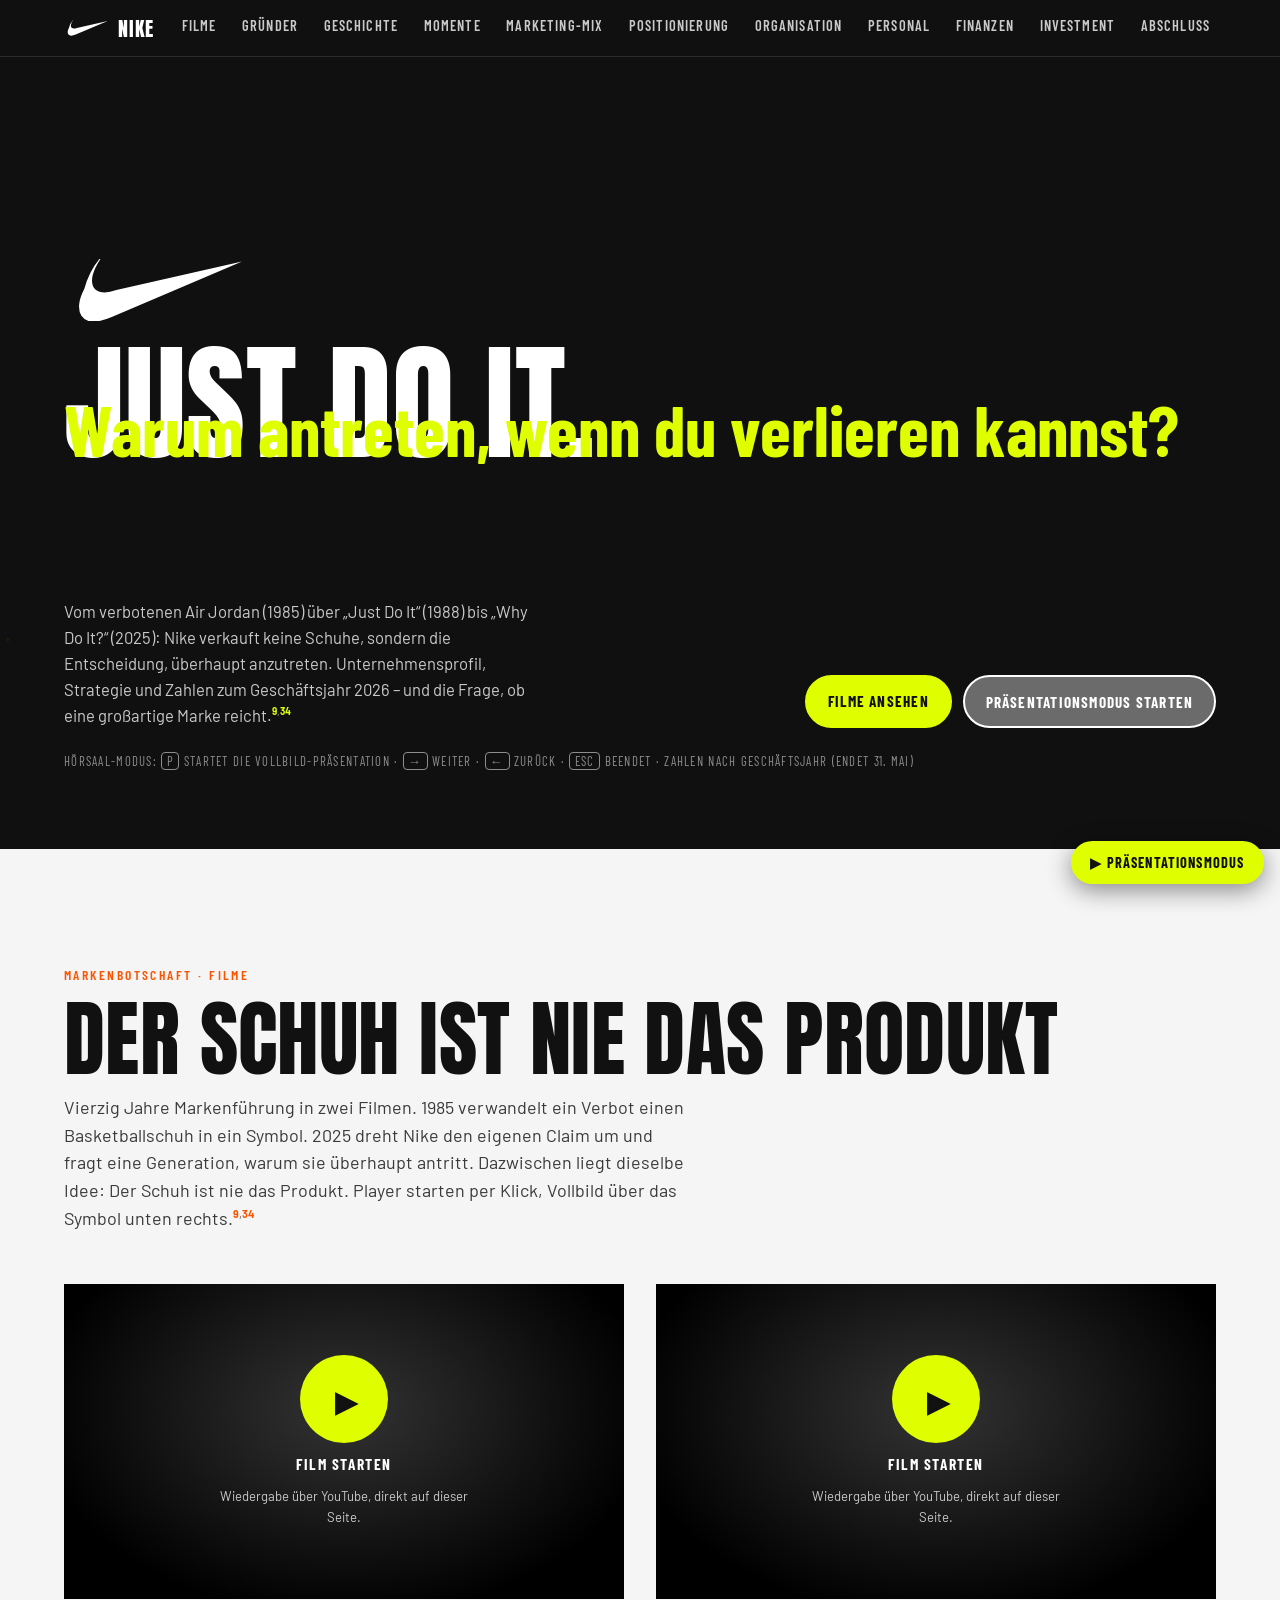
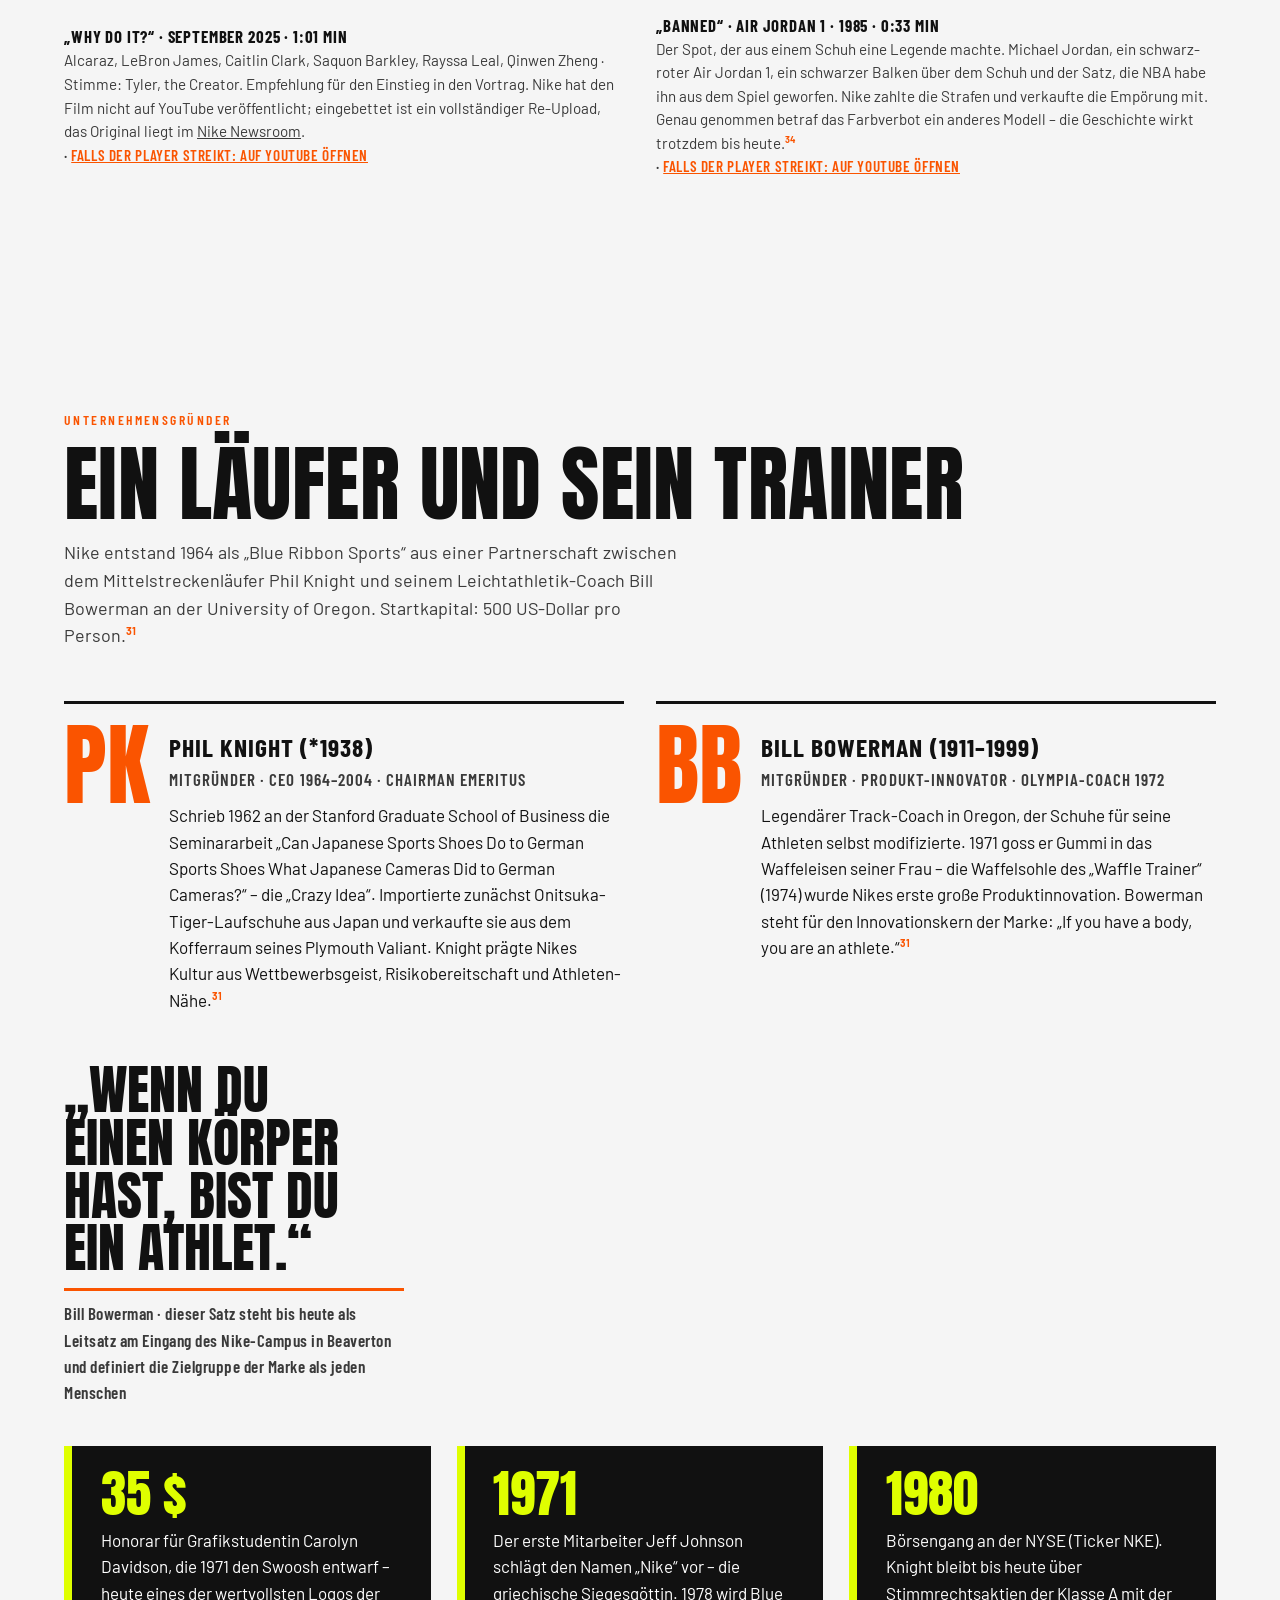
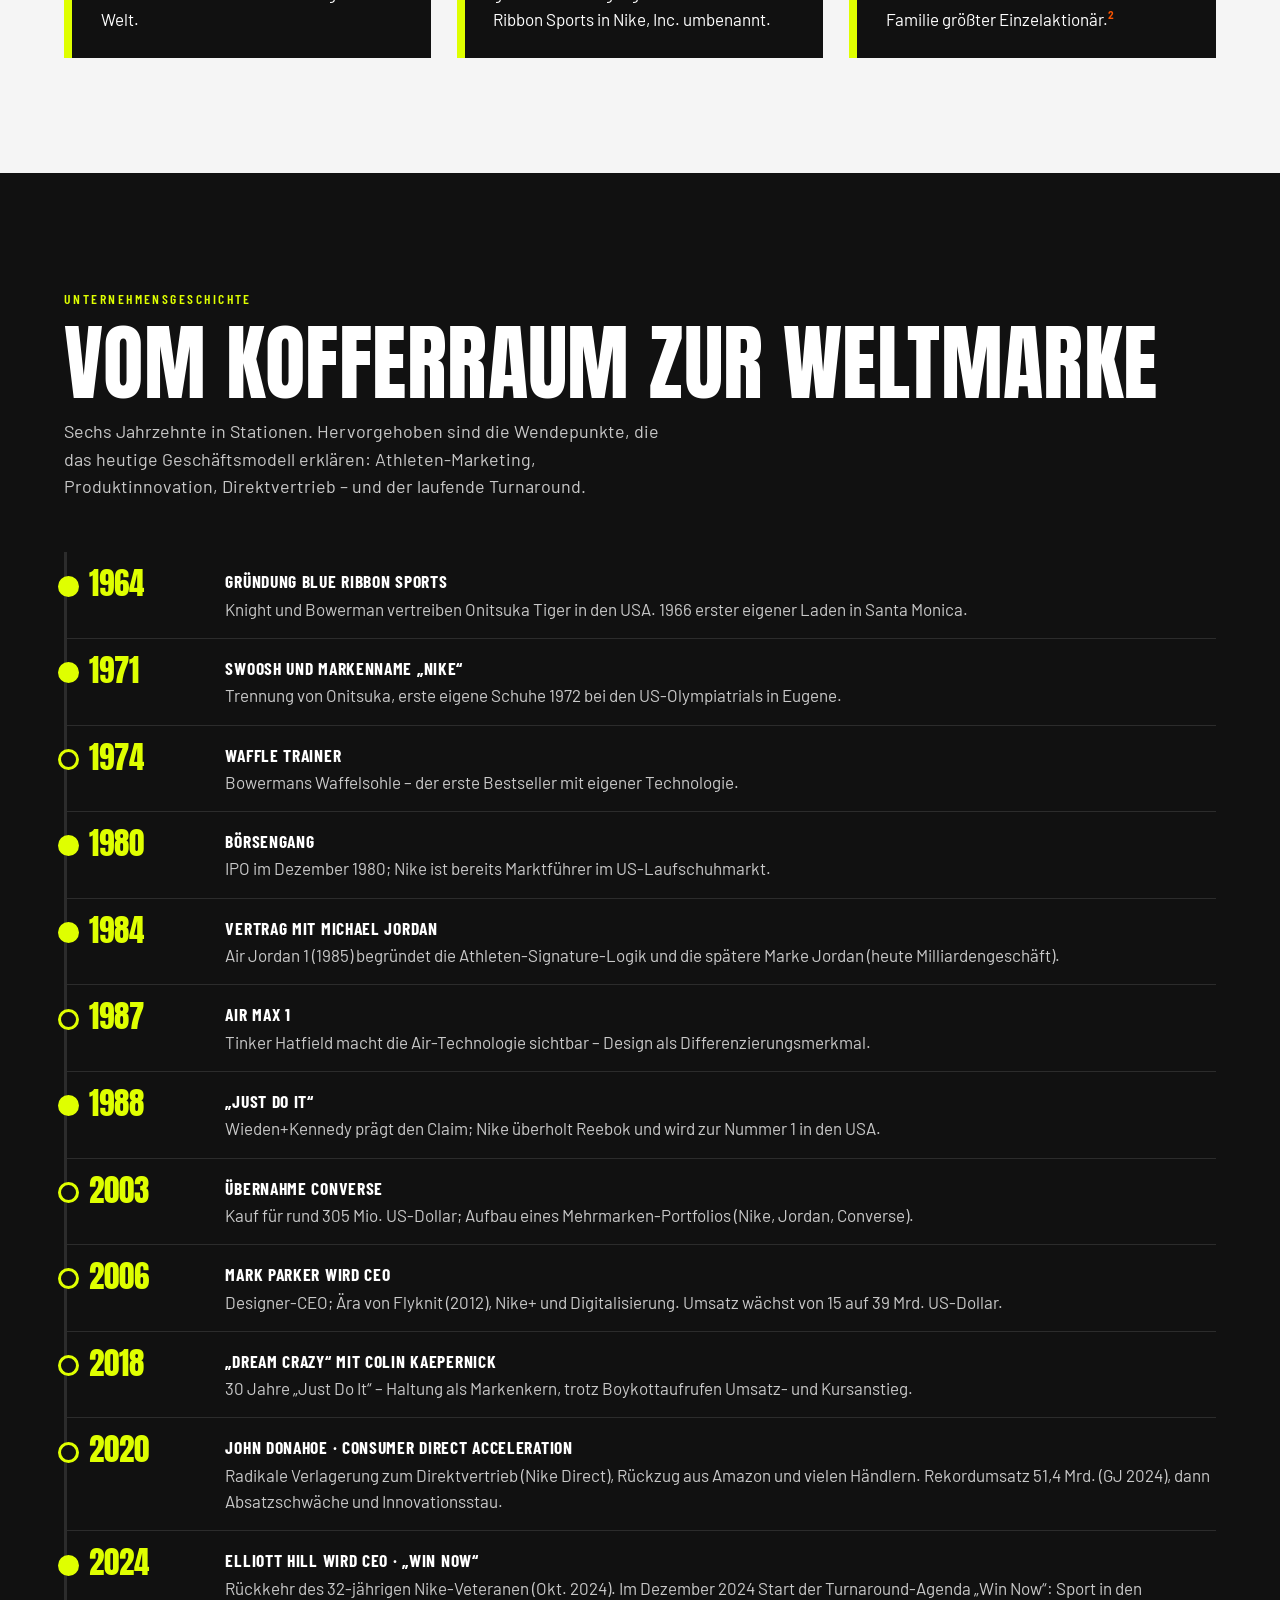
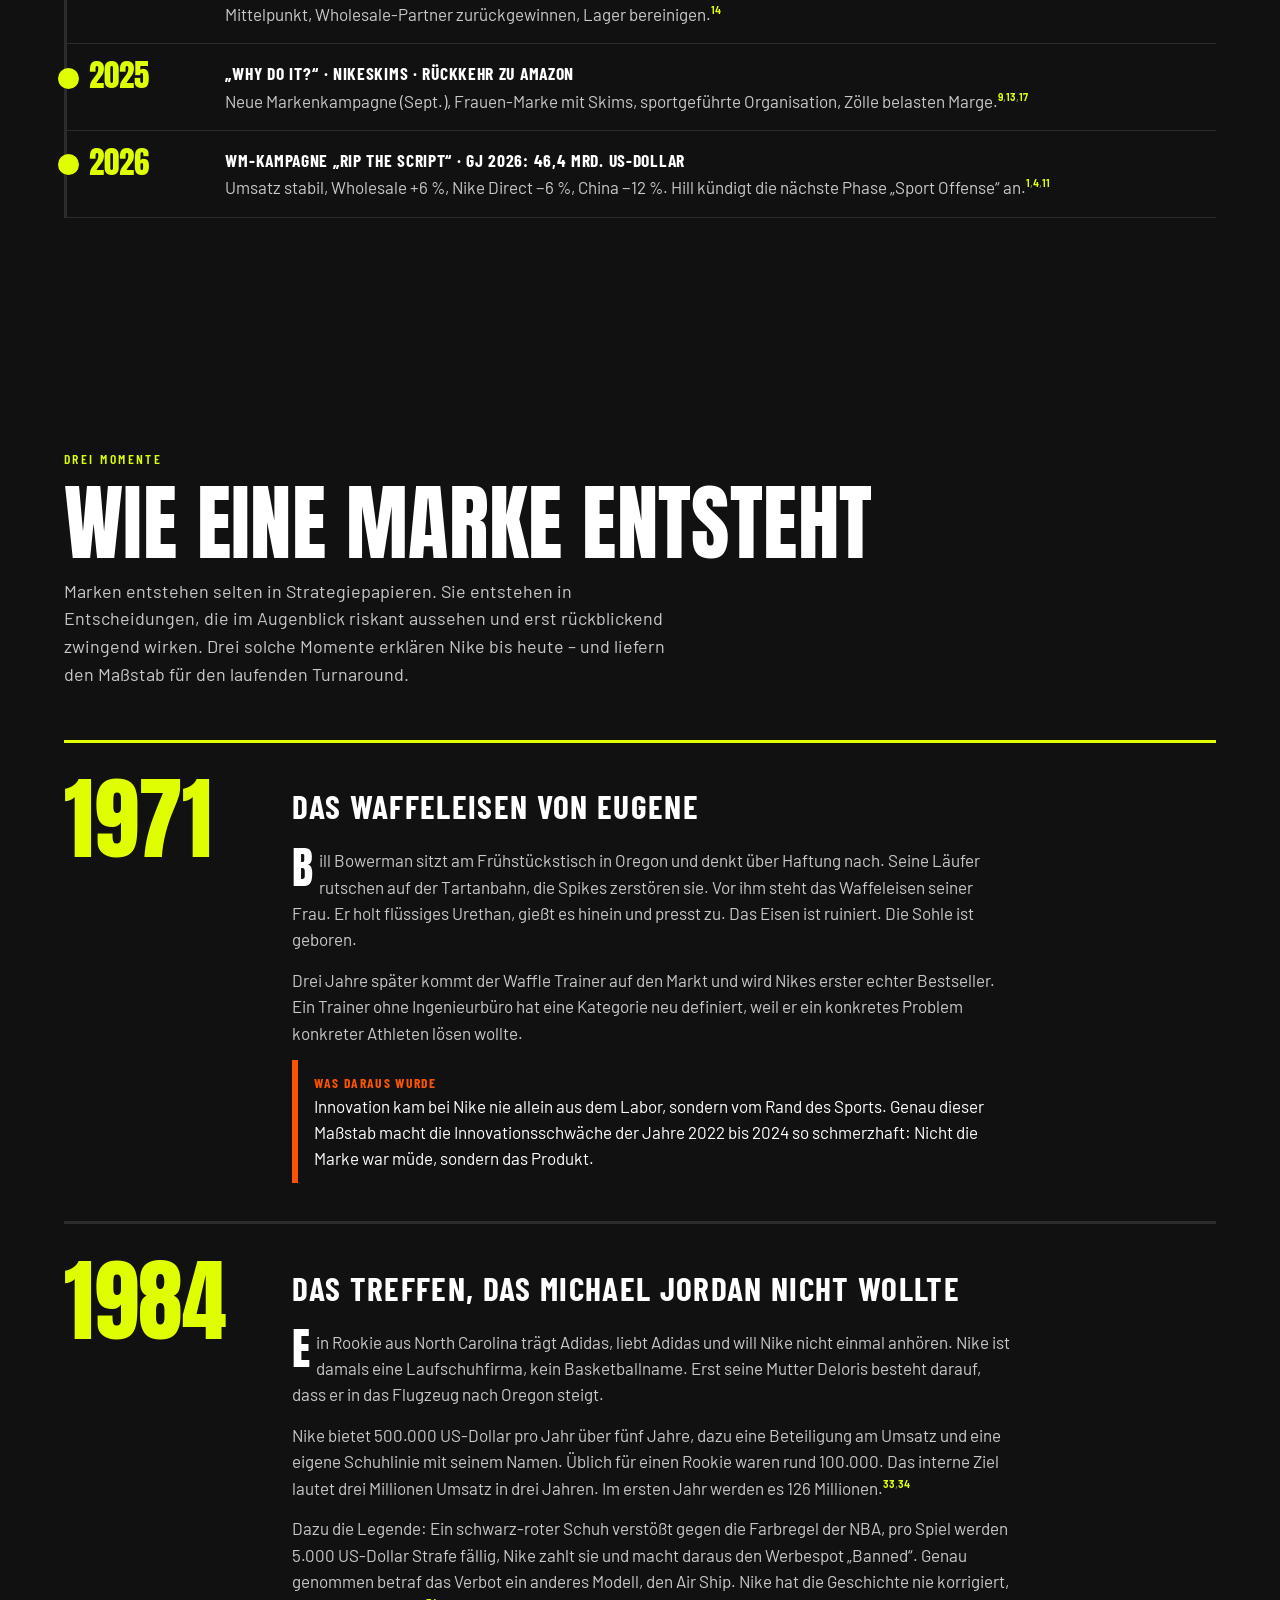
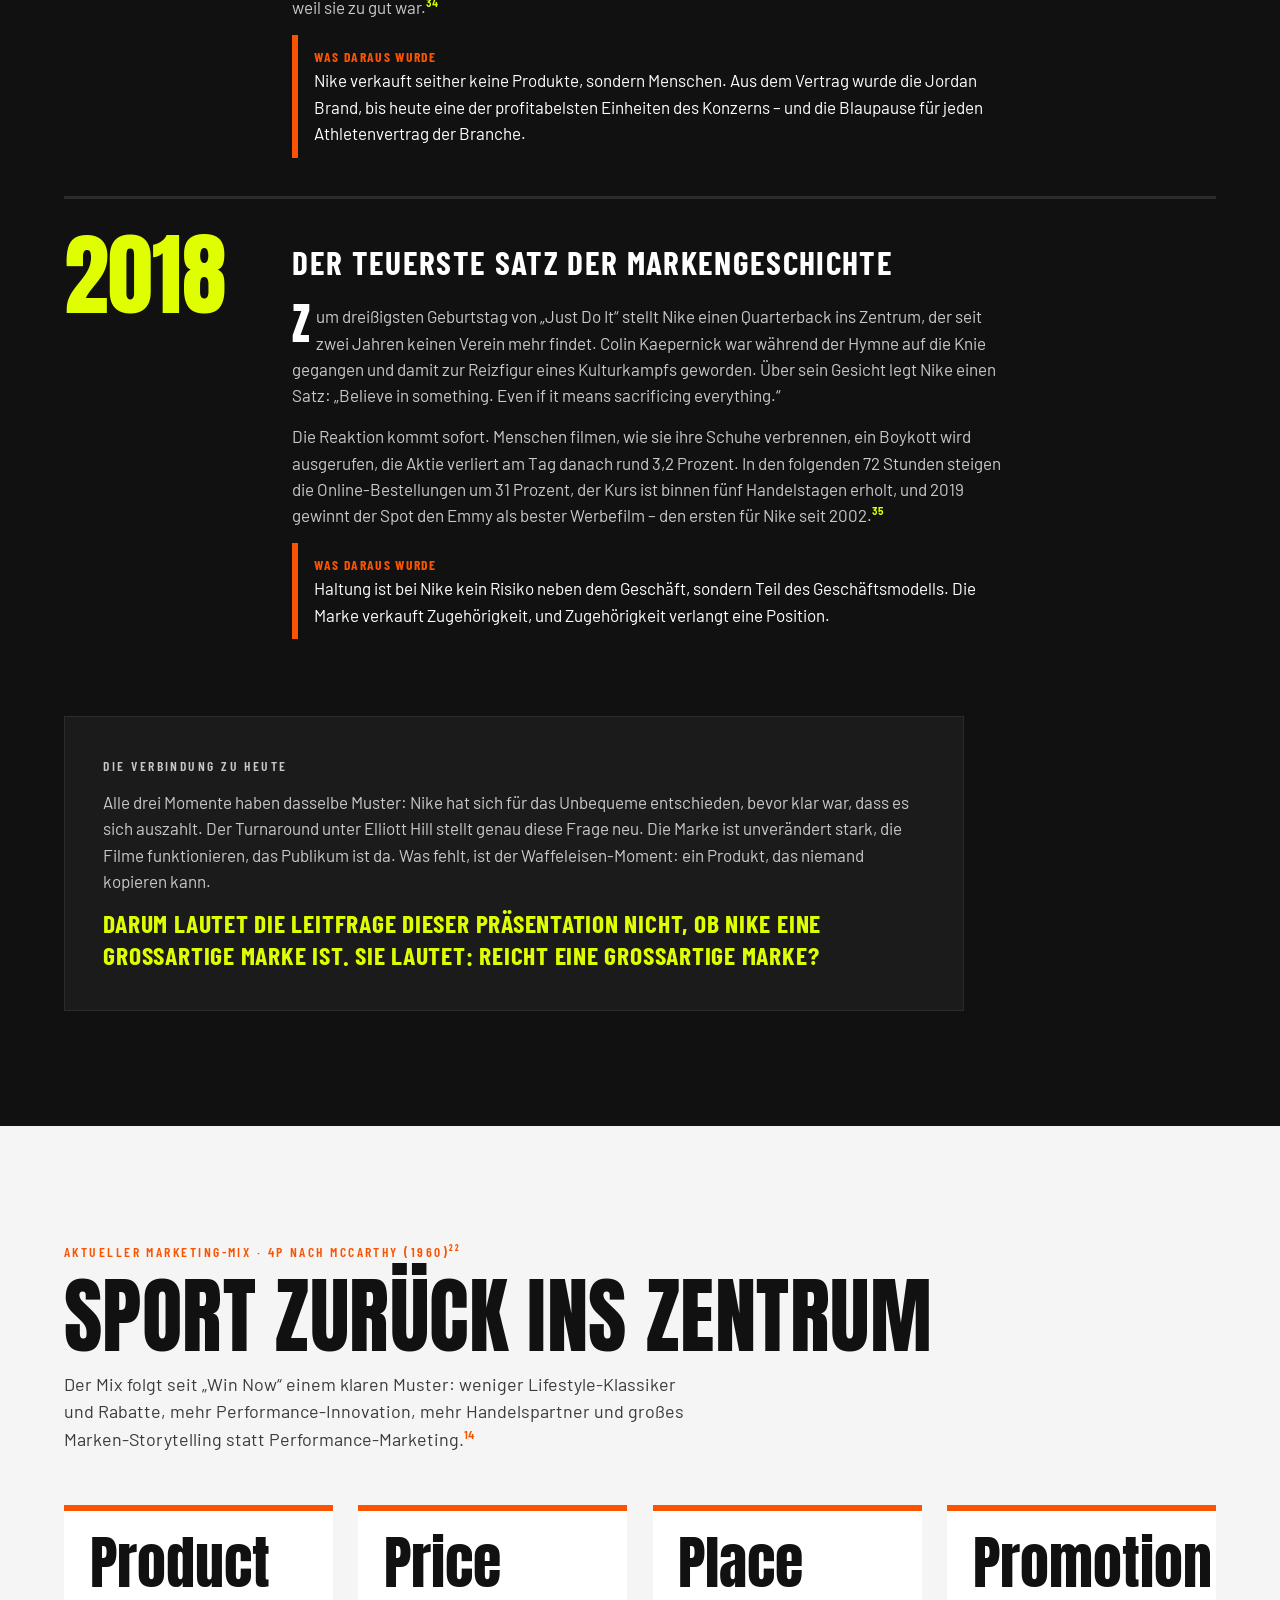
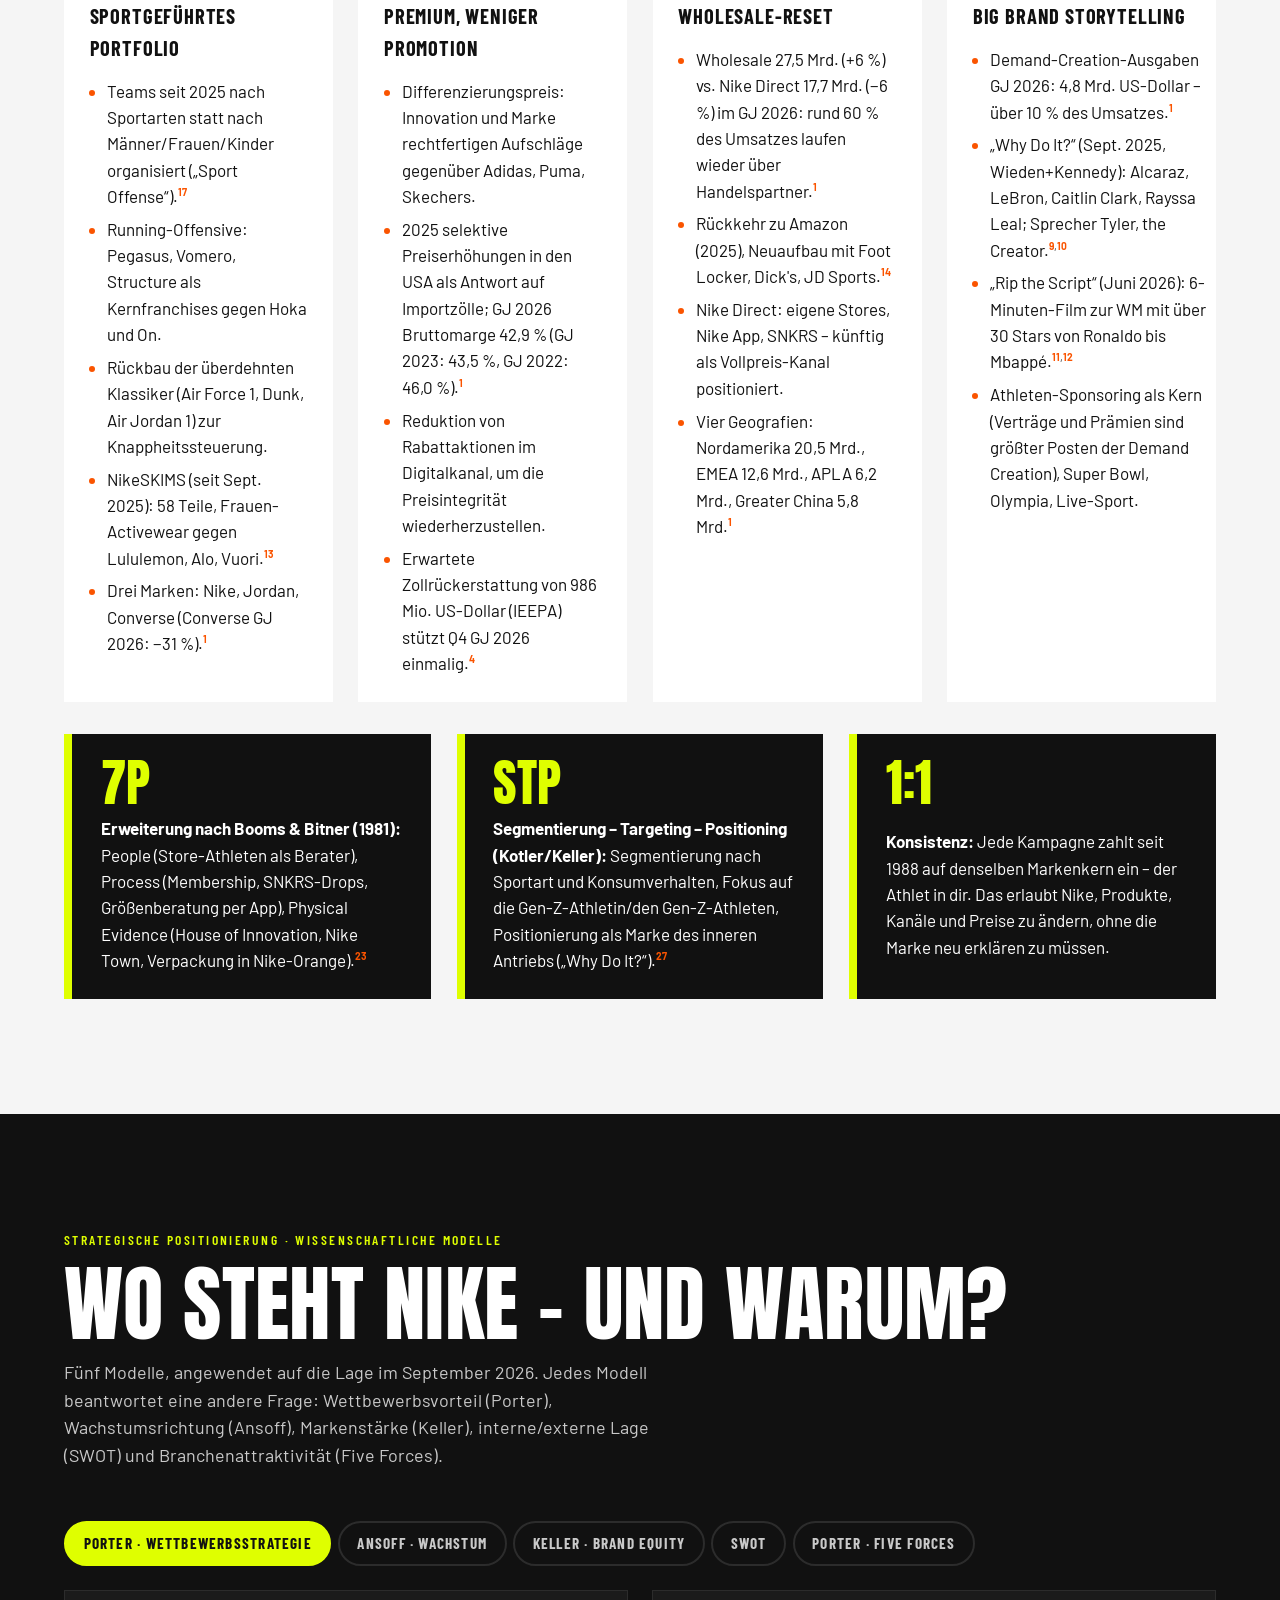
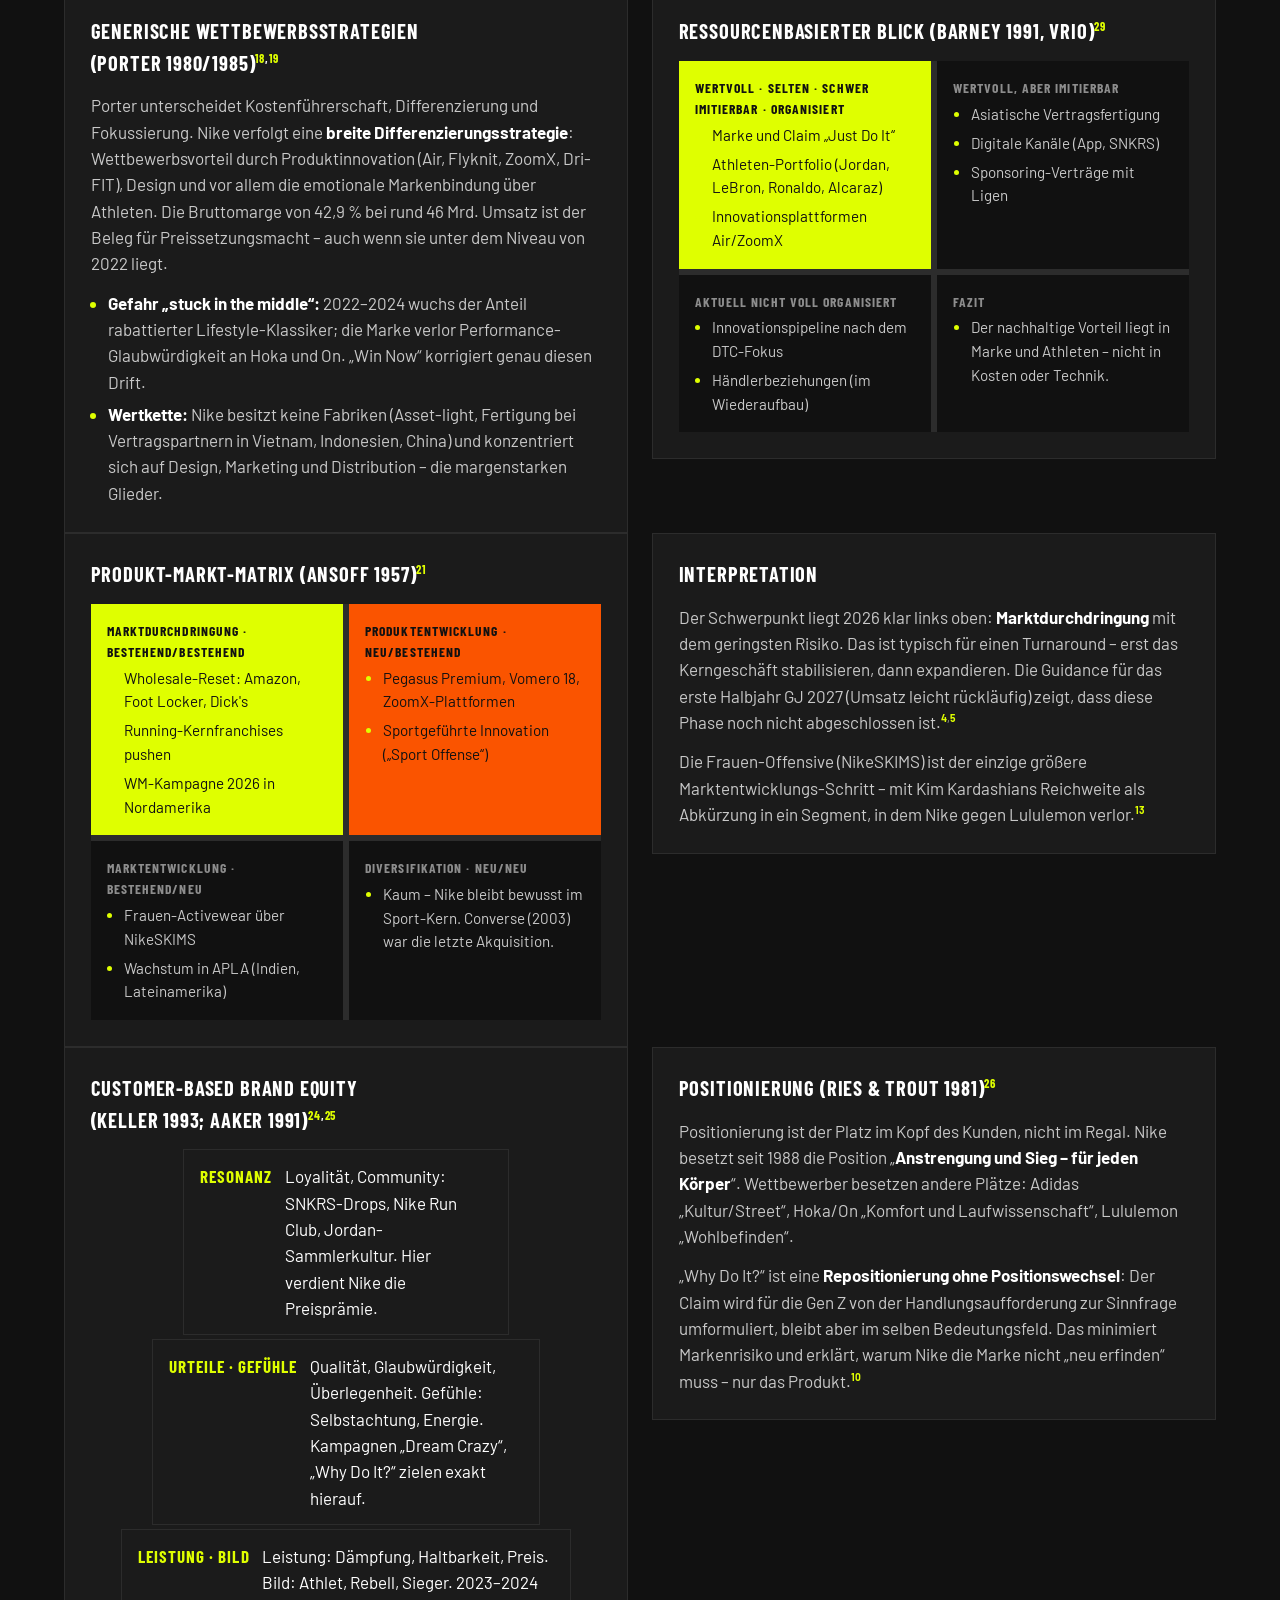
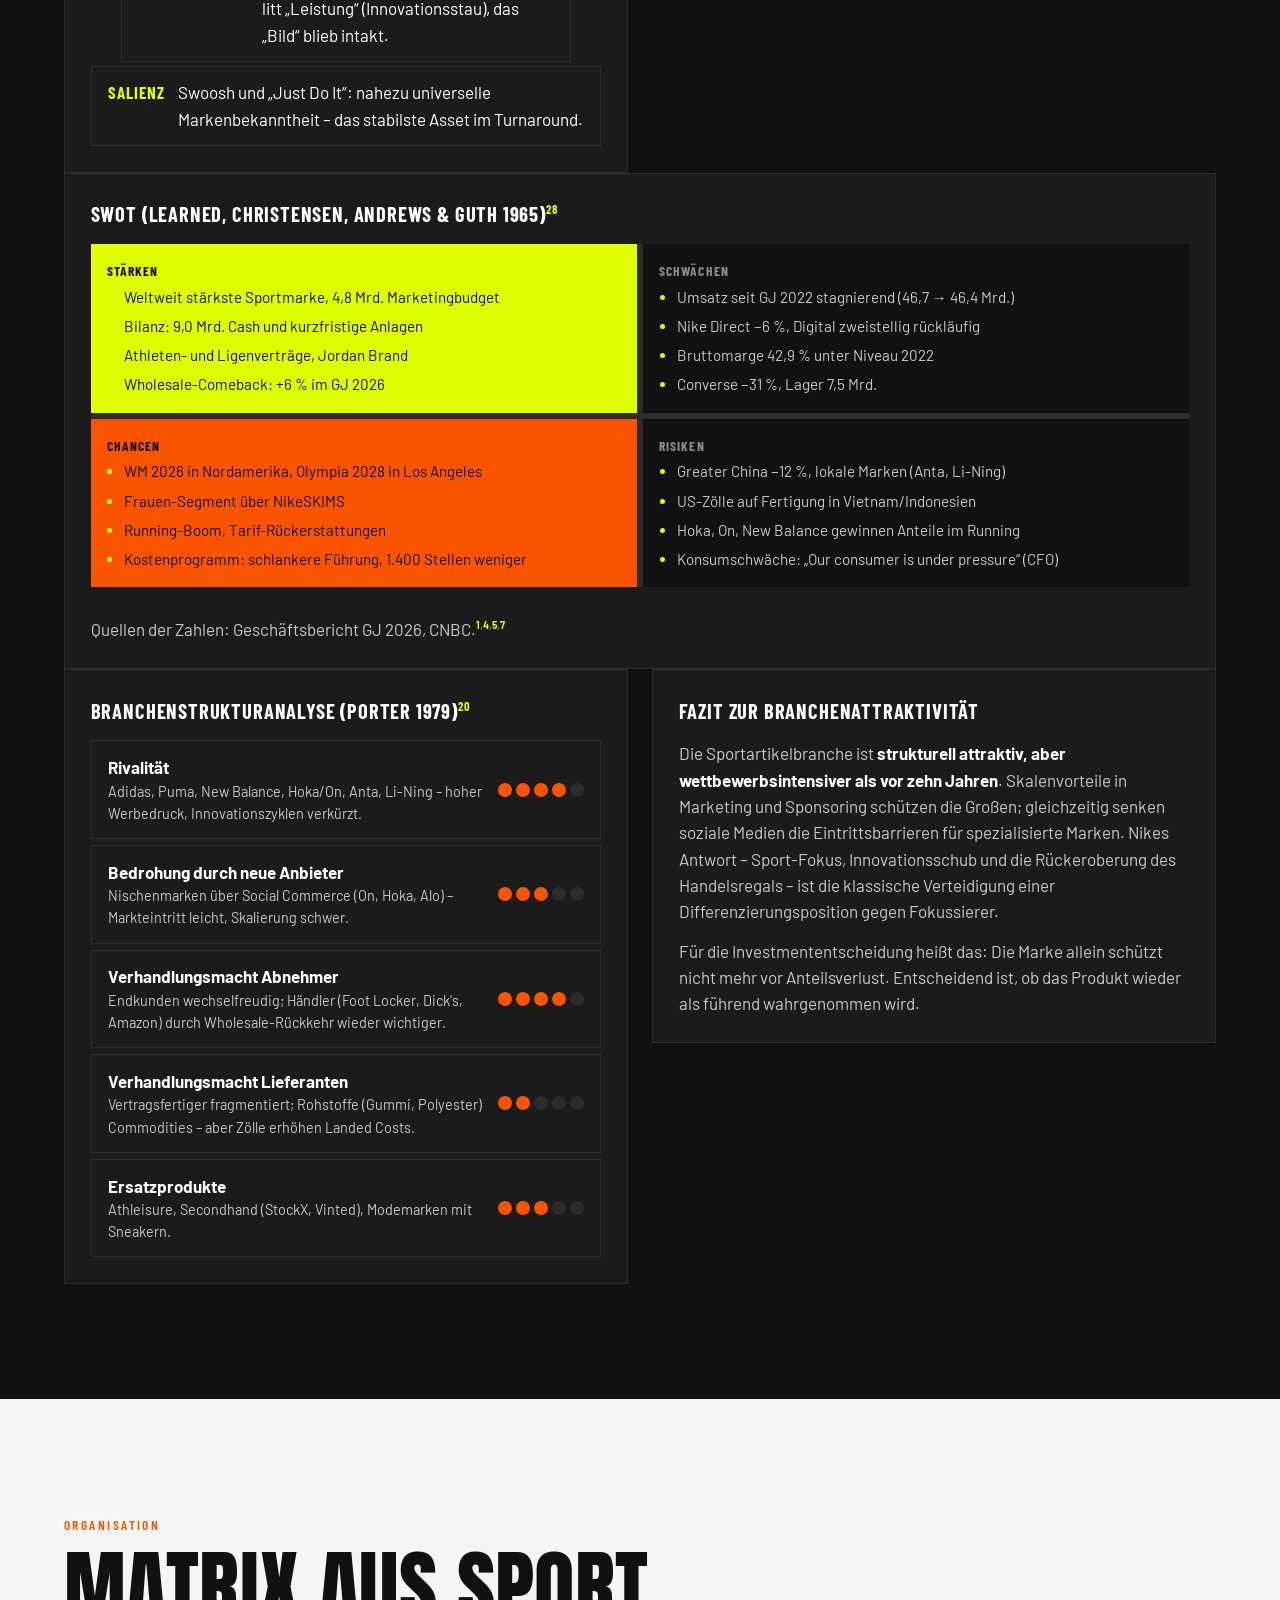
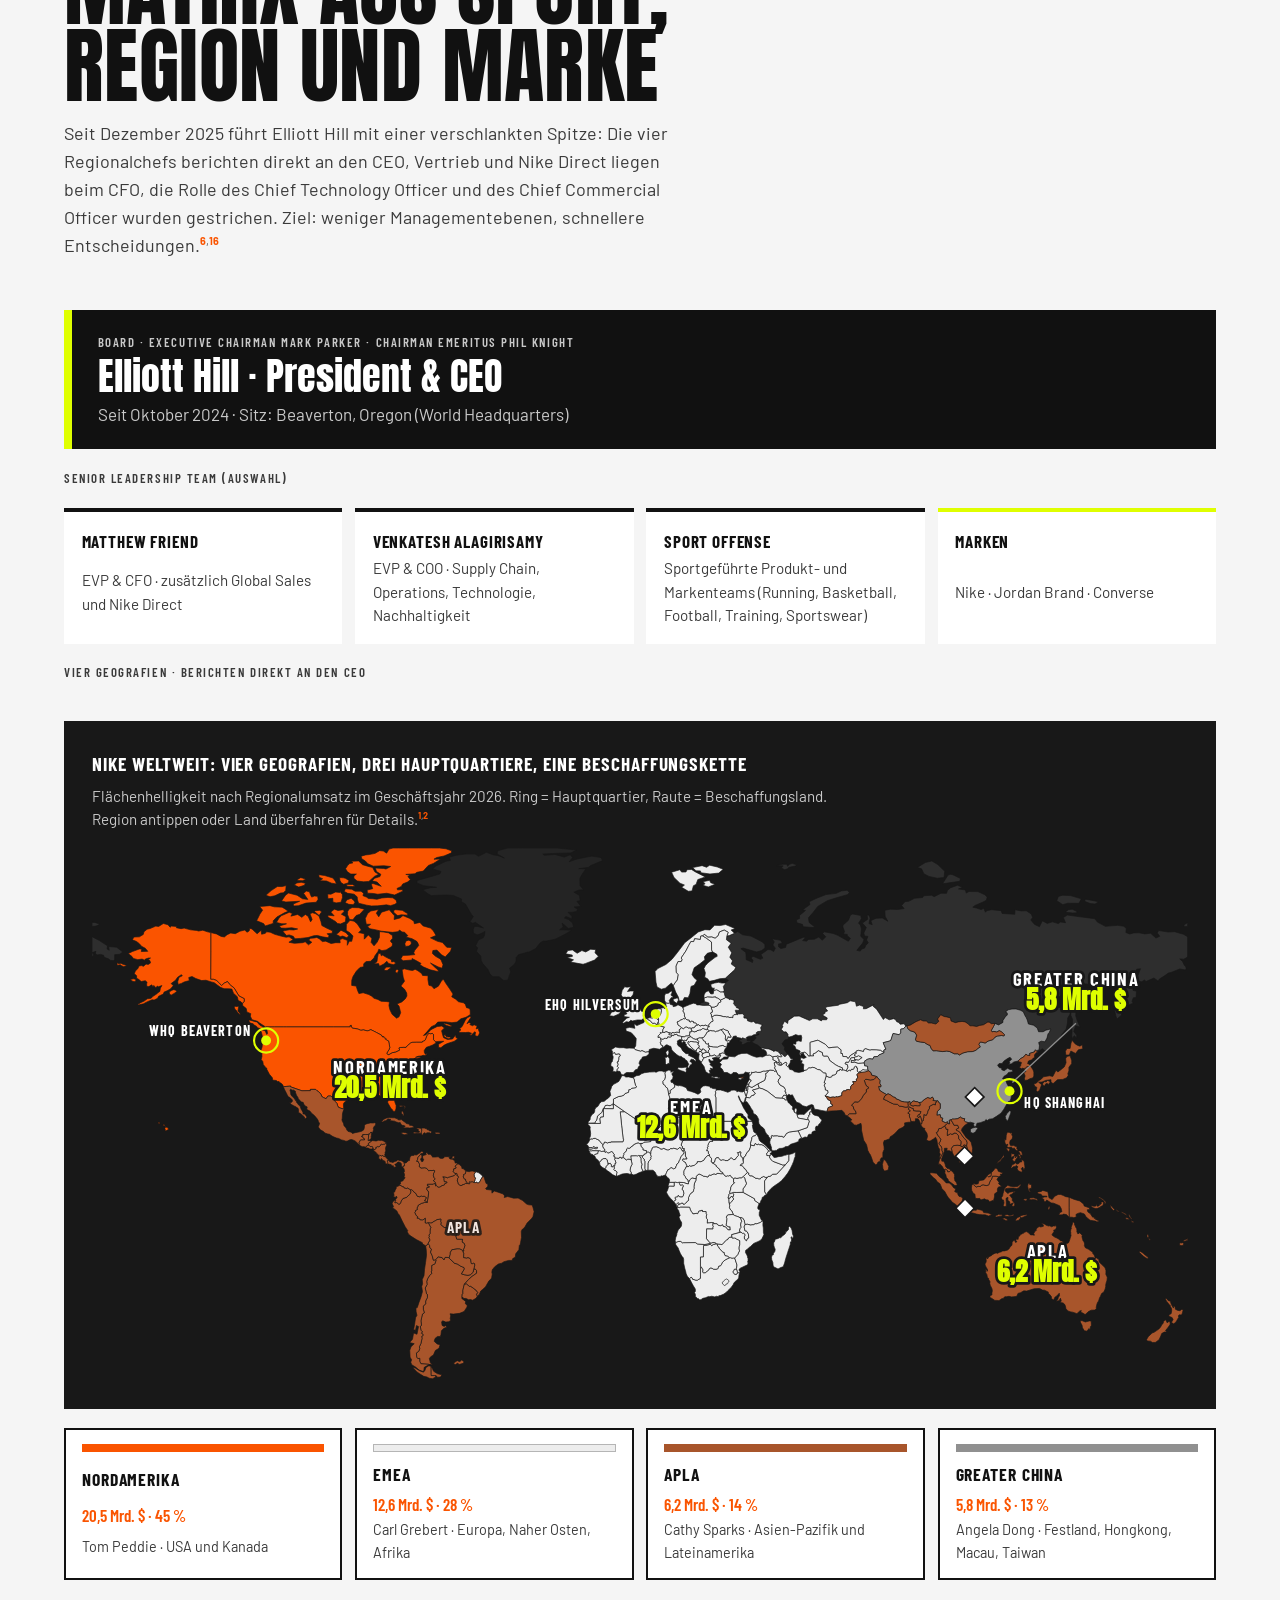
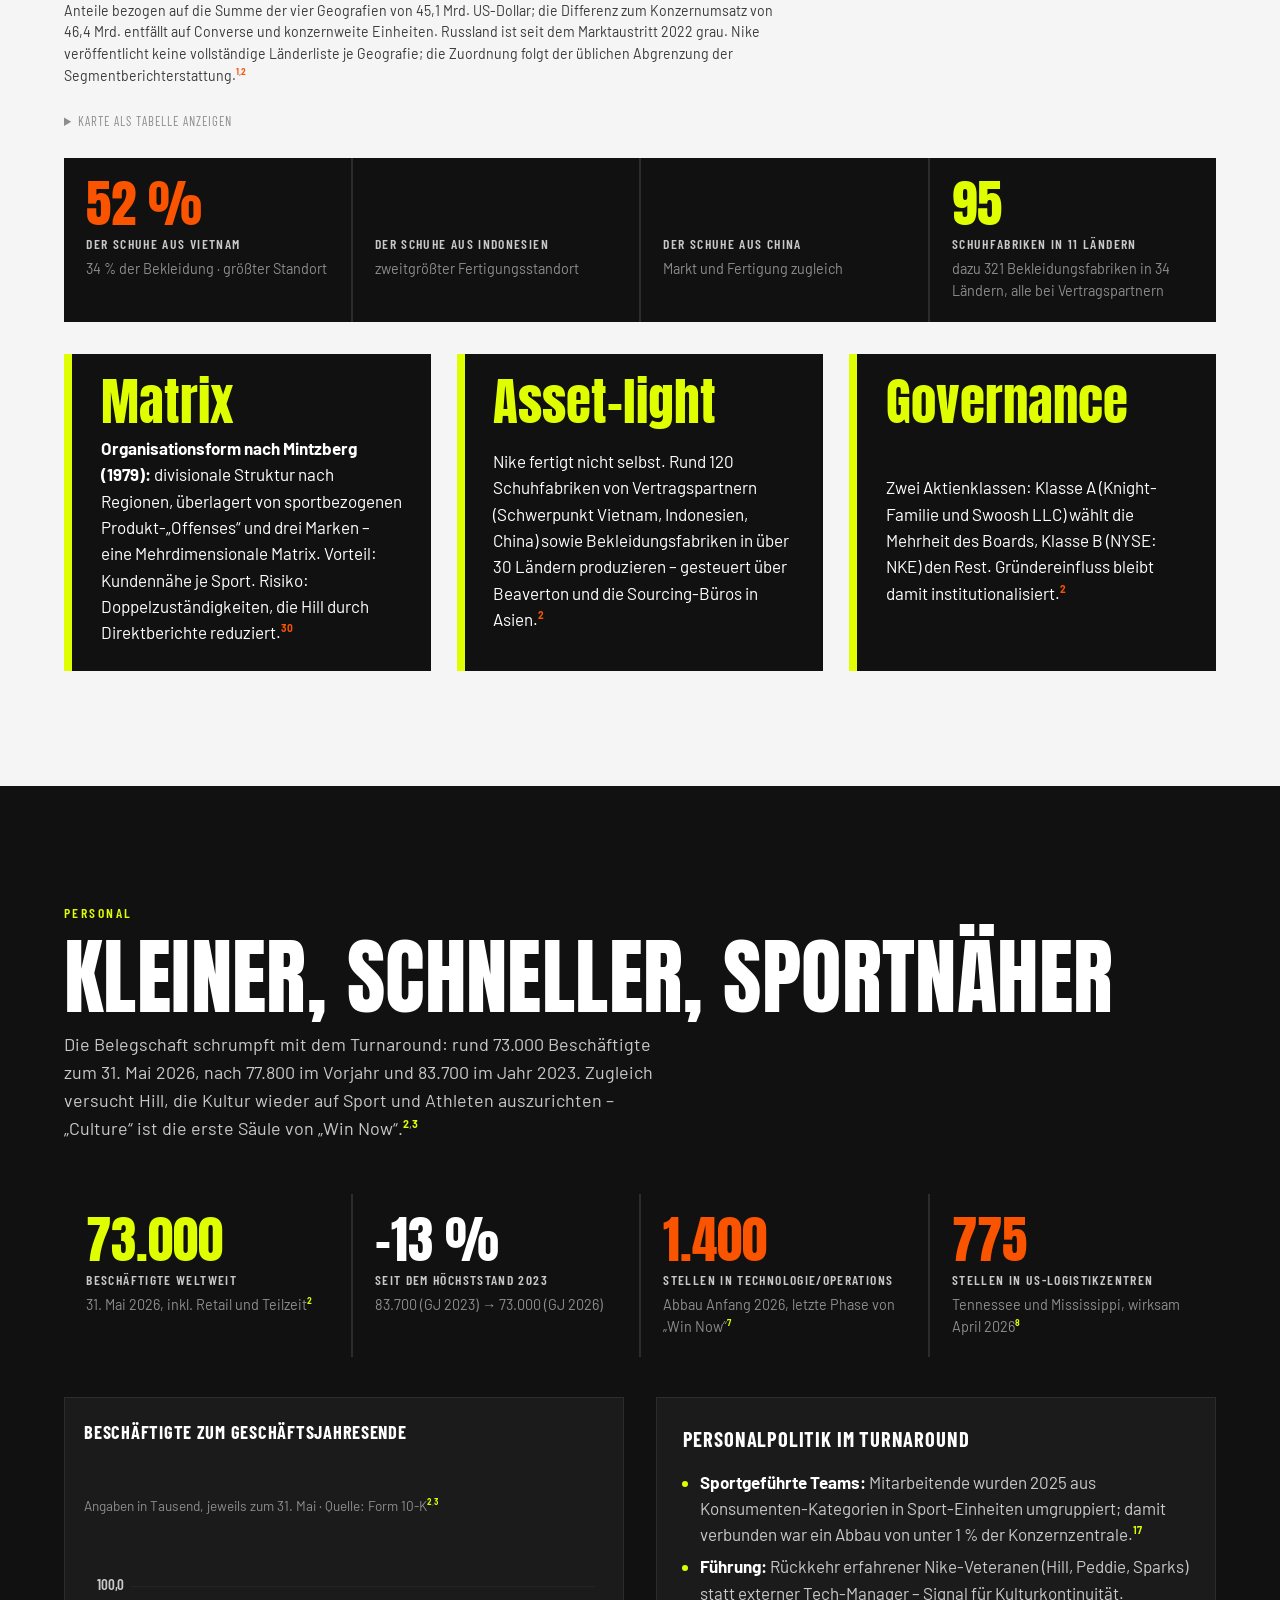
==== nike/index.html @ 0f0d3f1b "Nike-Unternehmensanalyse als Unterseite /nike/ ergaenzt Interaktive Hoersaal-Praesentation zu Nike, " ====
<!doctype html>
<html lang="de">
<head>
<meta charset="utf-8">
<meta name="viewport" content="width=device-width, initial-scale=1, viewport-fit=cover">
<title>Nike Unternehmensprofil</title>
<link rel="preconnect" href="https://fonts.googleapis.com">
<link rel="stylesheet" href="https://fonts.googleapis.com/css2?family=Anton&family=Barlow:wght@400;500;600;700&family=Barlow+Condensed:wght@500;600;700&display=swap">
<style>
  :root{
    --black:#111111; --panel:#1b1b1b; --line:#2c2c2c;
    --white:#ffffff; --paper:#f5f5f5; --paper-line:#dcdcdc;
    --volt:#dfff00; --orange:#fa5400;
    --grey:#8d8d8d; --grey-2:#c9c9c9; --ink-soft:#3a3a3a;
    --display:'Anton','Impact','Arial Narrow',sans-serif;
    --body:'Barlow','Helvetica Neue',Helvetica,Arial,sans-serif;
    --cond:'Barlow Condensed','Arial Narrow',sans-serif;
    --gutter:clamp(16px,5vw,72px);
    color-scheme:dark;
  }
  *{box-sizing:border-box}
  html{scroll-behavior:smooth}
  body{margin:0;background:var(--black);color:var(--white);font-family:var(--body);font-size:clamp(17px,1.15vw,21px);line-height:1.55;-webkit-font-smoothing:antialiased}
  a{color:inherit}
  h1,h2,h3{margin:0;font-weight:400;text-wrap:balance}
  h2{font-family:var(--display);text-transform:uppercase;font-size:clamp(2.6rem,6.5vw,6rem);line-height:.92;letter-spacing:.005em}
  h3{font-family:var(--cond);font-weight:700;text-transform:uppercase;letter-spacing:.04em;font-size:clamp(1.15rem,1.6vw,1.5rem)}
  p{margin:0}
  .eyebrow{font-family:var(--cond);font-weight:600;text-transform:uppercase;letter-spacing:.18em;font-size:.85rem;color:var(--volt)}
  .light .eyebrow{color:var(--orange)}
  sup.src{font-size:.6em;vertical-align:super;line-height:0}
  sup.src a{text-decoration:none;color:var(--volt);font-weight:700}
  .light sup.src a{color:var(--orange)}

  /* progress + nav */
  #progress{position:fixed;left:0;top:0;height:4px;width:0;background:var(--volt);z-index:50;transition:width .15s linear}
  nav.top{position:sticky;top:env(safe-area-inset-top,0px);z-index:40;background:rgba(17,17,17,.92);backdrop-filter:blur(10px);border-bottom:1px solid var(--line);padding:0 var(--gutter)}
  nav.top .row{display:flex;align-items:center;gap:1rem;min-height:56px}
  nav.top .brand{display:flex;align-items:center;gap:.6rem;font-family:var(--display);font-size:1.25rem;letter-spacing:.06em;text-transform:uppercase;white-space:nowrap}
  nav.top .brand svg{width:44px;height:16px}
  nav.top ul{list-style:none;margin:0 0 0 auto;padding:0;display:flex;gap:.2rem;overflow-x:auto;scrollbar-width:none}
  nav.top ul::-webkit-scrollbar{display:none}
  nav.top li a{display:block;padding:.55rem .7rem;font-family:var(--cond);font-weight:600;text-transform:uppercase;letter-spacing:.08em;font-size:.9rem;text-decoration:none;color:var(--grey-2);border-bottom:3px solid transparent;white-space:nowrap}
  nav.top li a:hover,nav.top li a:focus-visible{color:var(--white);outline:none}
  nav.top li a.active{color:var(--volt);border-color:var(--volt)}

  section{padding-block:clamp(4rem,9vw,8rem);padding-inline:var(--gutter);scroll-margin-top:60px}
  section.light{background:var(--paper);color:var(--black)}
  .wrap{max-width:1400px;margin-inline:auto}
  .head{display:grid;gap:1rem;margin-bottom:clamp(2rem,4vw,3.5rem)}
  .head p.lead{max-width:62ch;font-size:clamp(1.05rem,1.4vw,1.35rem);color:var(--grey-2)}
  .light .head p.lead{color:var(--ink-soft)}

  /* hero */
  header.hero{position:relative;min-height:min(88vh,860px);display:grid;align-items:end;padding:0;overflow:hidden;background:var(--black)}
  header.hero canvas{position:absolute;inset:0;width:100%;height:100%;display:block}
  header.hero .content{position:relative;z-index:2;padding:clamp(3rem,6vw,6rem) var(--gutter);display:grid;gap:1.5rem;max-width:1400px;width:100%;margin-inline:auto}
  header.hero .swoosh{width:clamp(120px,14vw,220px);height:auto;fill:var(--white)}
  .kinetic{font-family:var(--display);text-transform:uppercase;line-height:.9;font-size:clamp(3.2rem,10vw,9.5rem);min-height:1.8em;letter-spacing:.005em}
  .kinetic .phrase{position:absolute;opacity:0;transform:translateY(.2em);transition:opacity .5s ease,transform .5s ease}
  .kinetic .phrase.on{position:relative;opacity:1;transform:none}
  .kinetic .phrase.q{color:var(--volt)}
  .kinetic .phrase.small{font-size:.55em;line-height:1;font-family:var(--cond);font-weight:700;text-transform:none;letter-spacing:0;max-width:16ch}
  .hero-meta{display:flex;flex-wrap:wrap;gap:1.5rem 3rem;align-items:flex-end;justify-content:space-between}
  .hero-meta .sub{max-width:52ch;color:var(--grey-2);font-size:clamp(1rem,1.3vw,1.25rem)}
  .btns{display:flex;flex-wrap:wrap;gap:.7rem}
  .btn{display:inline-flex;align-items:center;gap:.5rem;padding:.8rem 1.3rem;border-radius:999px;font-family:var(--cond);font-weight:700;text-transform:uppercase;letter-spacing:.08em;font-size:.95rem;text-decoration:none;border:2px solid var(--white);color:var(--white);transition:background .2s,color .2s}
  .btn:hover,.btn:focus-visible{background:var(--white);color:var(--black);outline:none}
  .btn.volt{background:var(--volt);border-color:var(--volt);color:var(--black)}
  .btn.volt:hover{background:var(--white);border-color:var(--white)}
  .hint{font-family:var(--cond);letter-spacing:.1em;text-transform:uppercase;font-size:.8rem;color:var(--grey)}
  .hint kbd{border:1px solid var(--grey);border-radius:4px;padding:0 .35em;font-family:inherit}

  /* grids */
  .g2{display:grid;grid-template-columns:repeat(auto-fit,minmax(min(100%,320px),1fr));gap:clamp(1.2rem,2.5vw,2.5rem)}
  .g3{display:grid;grid-template-columns:repeat(auto-fit,minmax(min(100%,280px),1fr));gap:clamp(1rem,2vw,2rem)}
  .g4{display:grid;grid-template-columns:repeat(auto-fit,minmax(min(100%,230px),1fr));gap:clamp(1rem,2vw,2rem)}

  /* founders */
  .founder{display:grid;grid-template-columns:auto 1fr;gap:1.2rem;align-items:start;padding-top:1.4rem;border-top:3px solid var(--volt)}
  .light .founder{border-color:var(--black)}
  .founder .initial{font-family:var(--display);font-size:clamp(3.5rem,7vw,6rem);line-height:.85;color:var(--orange)}
  .founder h3{font-size:clamp(1.4rem,2vw,1.9rem)}
  .founder .role{font-family:var(--cond);font-weight:600;letter-spacing:.06em;text-transform:uppercase;color:var(--ink-soft);margin-bottom:.6rem}
  .founder p{max-width:60ch}

  /* timeline */
  .timeline{list-style:none;margin:0;padding:0;display:grid;gap:0;border-left:3px solid var(--line)}
  .timeline li{display:grid;grid-template-columns:minmax(80px,120px) 1fr;gap:1rem;padding:1rem 0 1rem 1.4rem;position:relative;border-bottom:1px solid var(--line)}
  .timeline li::before{content:"";position:absolute;left:-9px;top:1.45rem;width:15px;height:15px;border-radius:50%;background:var(--black);border:3px solid var(--volt)}
  .timeline li.key::before{background:var(--volt)}
  .timeline .year{font-family:var(--display);font-size:clamp(1.5rem,2.4vw,2.2rem);line-height:1;color:var(--volt);font-variant-numeric:tabular-nums}
  .timeline .what strong{display:block;font-family:var(--cond);font-weight:700;text-transform:uppercase;letter-spacing:.04em;font-size:1.1rem}
  .timeline .what span{color:var(--grey-2)}

  /* 4P */
  .p-card{background:var(--white);color:var(--black);padding:1.6rem;display:grid;gap:.8rem;border-top:6px solid var(--orange);align-content:start}
  .p-card .big{font-family:var(--display);font-size:clamp(2.6rem,4.5vw,4rem);line-height:.9}
  .p-card ul{margin:0;padding-left:1.1rem;display:grid;gap:.4rem}
  .p-card li::marker{color:var(--orange)}
  .callout{background:var(--black);color:var(--white);padding:1.6rem 1.8rem;display:grid;gap:.6rem;border-left:8px solid var(--volt)}
  .callout .num{font-family:var(--display);font-size:clamp(2.4rem,4vw,3.6rem);line-height:.9;color:var(--volt)}

  /* tabs */
  .tabs{display:flex;flex-wrap:wrap;gap:.4rem;margin-bottom:1.5rem}
  .tabs button{font-family:var(--cond);font-weight:700;text-transform:uppercase;letter-spacing:.08em;font-size:.95rem;padding:.7rem 1.1rem;border:2px solid var(--line);background:transparent;color:var(--grey-2);cursor:pointer;border-radius:999px}
  .tabs button[aria-selected="true"]{background:var(--volt);border-color:var(--volt);color:var(--black)}
  .tabs button:focus-visible{outline:2px solid var(--white);outline-offset:2px}
  .panel{display:grid;gap:1.5rem;grid-template-columns:repeat(auto-fit,minmax(min(100%,340px),1fr));align-items:start}
  .panel .model{background:var(--panel);padding:1.6rem;display:grid;gap:.8rem;border:1px solid var(--line)}
  .panel .model p,.panel .model li{color:var(--grey-2)}
  .panel .model ul{margin:0;padding-left:1.1rem;display:grid;gap:.35rem}
  .panel .model li::marker{color:var(--volt)}
  .panel .model strong{color:var(--white)}
  .quad{display:grid;grid-template-columns:1fr 1fr;gap:6px;background:var(--line)}
  .quad div{background:var(--black);padding:1rem;min-height:120px;display:grid;gap:.3rem;align-content:start}
  .quad div .lab{font-family:var(--cond);font-weight:700;text-transform:uppercase;letter-spacing:.08em;font-size:.85rem;color:var(--grey)}
  .quad div.hot{background:var(--volt);color:var(--black)}
  .quad div.hot .lab{color:var(--black)}
  .quad div.warm{background:var(--orange);color:var(--black)}
  .quad div.warm .lab{color:var(--black)}
  .quad div.hot li,.quad div.warm li{color:var(--black)}
  .quad ul{margin:0;padding-left:1rem;font-size:.95rem}
  .pyramid{display:grid;gap:4px}
  .pyramid div{padding:.8rem 1rem;background:var(--panel);border:1px solid var(--line);display:grid;grid-template-columns:auto 1fr;gap:.8rem;align-items:baseline}
  .pyramid div b{font-family:var(--cond);text-transform:uppercase;letter-spacing:.06em;color:var(--volt)}
  .pyramid div:first-child{margin-inline:18%}
  .pyramid div:nth-child(2){margin-inline:12%}
  .pyramid div:nth-child(3){margin-inline:6%}
  .forces{display:grid;gap:6px}
  .force{display:grid;grid-template-columns:1fr auto;gap:1rem;align-items:center;background:var(--panel);border:1px solid var(--line);padding:.8rem 1rem}
  .force .dots{display:flex;gap:4px}
  .force .dots i{width:14px;height:14px;border-radius:50%;background:var(--line);display:block}
  .force .dots i.on{background:var(--orange)}
  .force small{display:block;color:var(--grey-2);font-size:.9rem}

  /* org */
  .org{display:grid;gap:1.2rem}
  .org .ceo{background:var(--black);color:var(--white);padding:1.4rem 1.6rem;display:grid;gap:.3rem;border-left:8px solid var(--volt)}
  .org .ceo .name{font-family:var(--display);font-size:clamp(1.8rem,3vw,2.6rem);line-height:1}
  .org .lvl{display:grid;grid-template-columns:repeat(auto-fit,minmax(min(100%,200px),1fr));gap:.8rem}
  .org .box{background:var(--white);color:var(--black);padding:1rem 1.1rem;border-top:4px solid var(--black);display:grid;gap:.2rem}
  .org .box.geo{border-top-color:var(--orange)}
  .org .box.brand{border-top-color:var(--volt)}
  .org .box b{font-family:var(--cond);font-weight:700;text-transform:uppercase;letter-spacing:.05em}
  .org .box span{color:var(--ink-soft);font-size:.95rem}
  .org .lab{font-family:var(--cond);font-weight:600;letter-spacing:.12em;text-transform:uppercase;font-size:.8rem;color:var(--ink-soft)}

  /* stat tiles */
  .tiles{display:grid;grid-template-columns:repeat(auto-fit,minmax(min(100%,200px),1fr));gap:2px;background:var(--line)}
  .tile{background:var(--black);padding:1.4rem 1.4rem 1.2rem;display:grid;gap:.25rem;align-content:start}
  .tile .v{font-family:var(--display);font-size:clamp(2.4rem,4vw,3.8rem);line-height:.95;font-variant-numeric:tabular-nums}
  .tile .v.volt{color:var(--volt)}
  .tile .v.orange{color:var(--orange)}
  .tile .l{font-family:var(--cond);font-weight:600;letter-spacing:.1em;text-transform:uppercase;font-size:.85rem;color:var(--grey-2)}
  .tile .d{color:var(--grey);font-size:.9rem}

  /* charts */
  .chart{background:var(--panel);border:1px solid var(--line);padding:1.2rem 1.2rem 1rem;display:grid;gap:.6rem;position:relative}
  .chart h3{font-size:1.15rem}
  .chart .note{color:var(--grey);font-size:.85rem}
  .chart svg{width:100%;height:auto;display:block;overflow:visible}
  .chart .legend{display:flex;gap:1.2rem;flex-wrap:wrap;font-family:var(--cond);font-weight:600;letter-spacing:.06em;text-transform:uppercase;font-size:.85rem;color:var(--grey-2)}
  .chart .legend i{display:inline-block;width:12px;height:12px;border-radius:3px;margin-right:.4rem;vertical-align:-1px}
  .tip{position:fixed;pointer-events:none;background:var(--white);color:var(--black);padding:.4rem .7rem;font-family:var(--cond);font-weight:600;font-size:.95rem;border-radius:4px;opacity:0;transform:translate(-50%,-120%);white-space:nowrap;z-index:60;transition:opacity .12s}
  .tip.on{opacity:1}
  svg text{font-family:var(--cond);font-weight:600;font-size:21px;fill:var(--grey-2)}
  svg text.val{fill:var(--white);font-size:23px}
  svg .grid{stroke:var(--line);stroke-width:1}
  svg .base{stroke:var(--grey);stroke-width:1}
  svg rect.bar{cursor:pointer}
  details.tbl{margin-top:.4rem}
  details.tbl summary{cursor:pointer;font-family:var(--cond);letter-spacing:.08em;text-transform:uppercase;font-size:.8rem;color:var(--grey)}
  details.tbl table{border-collapse:collapse;width:100%;font-size:.9rem;margin-top:.5rem;font-variant-numeric:tabular-nums}
  details.tbl td,details.tbl th{padding:.3rem .5rem;border-bottom:1px solid var(--line);text-align:right}
  details.tbl th:first-child,details.tbl td:first-child{text-align:left}

  /* investment */
  .score{display:grid;gap:2px;background:var(--paper-line)}
  .score .r{display:grid;grid-template-columns:minmax(120px,1.2fr) 3fr auto;gap:1rem;align-items:center;background:var(--white);padding:.8rem 1rem}
  .score .r b{font-family:var(--cond);text-transform:uppercase;letter-spacing:.05em}
  .score .r span{color:var(--ink-soft);font-size:.95rem}
  .badge{font-family:var(--cond);font-weight:700;text-transform:uppercase;letter-spacing:.08em;font-size:.8rem;padding:.3rem .6rem;border-radius:999px;white-space:nowrap}
  .badge.pro{background:var(--volt);color:var(--black)}
  .badge.con{background:var(--black);color:var(--white)}
  .badge.mid{background:var(--orange);color:var(--black)}
  .verdict{background:var(--black);color:var(--white);padding:clamp(1.6rem,3vw,2.6rem);display:grid;gap:1rem;align-content:start}
  .verdict .word{font-family:var(--display);text-transform:uppercase;font-size:clamp(3rem,7vw,6.5rem);line-height:.9;color:var(--volt)}
  .verdict ul{margin:0;padding-left:1.1rem;display:grid;gap:.5rem;color:var(--grey-2)}
  .verdict li::marker{color:var(--volt)}
  .disclaimer{font-size:.85rem;color:var(--grey);border-top:1px solid var(--line);padding-top:.8rem}

  /* sources */
  ol.sources{margin:0;padding-left:1.6rem;columns:2;column-gap:3rem;font-size:.92rem;color:var(--grey-2)}
  ol.sources li{break-inside:avoid;margin-bottom:.5rem;padding-left:.3rem}
  ol.sources li::marker{color:var(--volt);font-family:var(--cond);font-weight:700}
  ol.sources a{color:var(--white);text-decoration-color:var(--grey)}
  ol.sources li:target{color:var(--volt)}
  @media (max-width:800px){ol.sources{columns:1}.score .r{grid-template-columns:1fr auto}.score .r span{grid-column:1/-1}.founder{grid-template-columns:1fr}.timeline li{grid-template-columns:1fr}}
  /* films */
  .film{margin:0;display:grid;gap:.8rem}
  .film .frame{position:relative;aspect-ratio:16/9;max-width:100%;background:#000;overflow:hidden}
  .film .frame iframe{position:absolute;inset:0;width:100%;height:100%;border:0}
  .film figcaption b{display:block;font-family:var(--cond);font-weight:700;text-transform:uppercase;letter-spacing:.05em;font-size:1.05rem}
  .film figcaption span{display:block;color:var(--ink-soft);font-size:.95rem}
  .poster{position:absolute;inset:0;display:grid;place-items:center;align-content:center;gap:.6rem;text-decoration:none;color:var(--white);background:radial-gradient(ellipse at center,#2a2a2a 0%,#000 75%)}
  .poster .play{width:88px;height:88px;border-radius:50%;background:var(--volt);display:grid;place-items:center;color:var(--black);font-size:2rem;padding-left:6px}
  .poster b{font-family:var(--cond);font-weight:700;text-transform:uppercase;letter-spacing:.1em}
  .poster small{color:var(--grey-2)}
  /* world map */
  .mapplate{margin:1.2rem 0 0;background:#181818;color:var(--white);padding:clamp(1rem,2.2vw,1.8rem);display:grid;gap:1rem}
  .mapcap{display:grid;gap:.35rem}
  .mapcap b{font-family:var(--cond);font-weight:700;text-transform:uppercase;letter-spacing:.05em;font-size:clamp(1rem,1.5vw,1.25rem)}
  .mapcap span{color:var(--grey-2);font-size:.95rem;max-width:84ch}
  .mapbox{overflow-x:auto}
  .worldmap{width:100%;min-width:580px;height:auto;display:block}
  .cty{stroke:#181818;stroke-width:.6;stroke-linejoin:round;transition:fill .15s}
  .r-na{fill:#fa5400}.r-emea{fill:#ededed}.r-apla{fill:#a8552b}.r-gc{fill:#909090}
  .r-none{fill:#2e2e2e}.r-neutral{fill:#242424}
  .worldmap.dim .cty:not(.on){fill:#333333}
  .cty.on{fill:var(--volt)}
  .rlab{font-family:var(--cond);font-weight:700;letter-spacing:.09em;font-size:17px;fill:#ffffff;paint-order:stroke;stroke:#181818;stroke-width:5px;stroke-linejoin:round}
  .rval{font-family:var(--display);font-size:23px;fill:var(--volt);paint-order:stroke;stroke:#181818;stroke-width:5px;stroke-linejoin:round}
  .rlab.small{font-size:14px;opacity:.85}
  .lead{stroke:var(--grey);stroke-width:1.2}
  .pin{cursor:pointer}
  .pin text{font-family:var(--cond);font-weight:700;letter-spacing:.08em;font-size:13px;fill:#ffffff;paint-order:stroke;stroke:#181818;stroke-width:4px;stroke-linejoin:round}
  .pin .halo{fill:none;stroke:var(--volt);stroke-width:2}
  .pin .dot{fill:var(--volt)}
  .pin.mfg rect{fill:#ffffff;stroke:#181818;stroke-width:1.5}
  .geocards{display:grid;grid-template-columns:repeat(auto-fit,minmax(min(100%,210px),1fr));gap:.8rem}
  .geocard{text-align:left;background:var(--white);color:var(--black);border:2px solid var(--black);padding:.9rem 1rem;display:grid;gap:.15rem;cursor:pointer;font:inherit}
  .geocard .sw{width:100%;height:8px;display:block;margin-bottom:.4rem}
  .sw-na{background:#fa5400}.sw-emea{background:#ededed;outline:1px solid #b5b5b5;outline-offset:-1px}.sw-apla{background:#a8552b}.sw-gc{background:#909090}
  .geocard b{font-family:var(--cond);font-weight:700;text-transform:uppercase;letter-spacing:.05em;font-size:1.1rem}
  .geocard em{font-style:normal;font-family:var(--cond);font-weight:600;color:var(--orange)}
  .geocard .who{color:var(--ink-soft);font-size:.9rem}
  .geocard[aria-pressed="true"]{background:var(--black);color:var(--white)}
  .geocard[aria-pressed="true"] em{color:var(--volt)}
  .geocard[aria-pressed="true"] .who{color:var(--grey-2)}
  .geocard:focus-visible{outline:3px solid var(--orange);outline-offset:2px}
  .mapnote{color:var(--ink-soft);font-size:.88rem;max-width:92ch}
  .maptbl summary{color:var(--ink-soft)}
  .maptbl td,.maptbl th{border-bottom:1px solid var(--paper-line)}
  .maptiles{margin-top:.4rem}
  /* storytelling */
  .moment{display:grid;grid-template-columns:minmax(120px,190px) 1fr;gap:clamp(1rem,3vw,3rem);padding-block:clamp(1.6rem,3vw,2.6rem);border-top:3px solid var(--line)}
  .moment:first-of-type{border-top-color:var(--volt)}
  .mnum{font-family:var(--display);font-size:clamp(3rem,7vw,6rem);line-height:.85;color:var(--volt);font-variant-numeric:tabular-nums}
  .mbody{display:grid;gap:.9rem;max-width:72ch}
  .mbody h3{font-size:clamp(1.5rem,2.6vw,2.2rem);color:var(--white)}
  .mstory{color:var(--grey-2)}
  .mstory:first-of-type::first-letter{font-family:var(--display);font-size:2.6em;float:left;line-height:.8;padding:.06em .12em 0 0;color:var(--white)}
  .mlesson{border-left:6px solid var(--orange);padding:.7rem 0 .7rem 1rem;color:var(--white)}
  .mlesson b{display:block;font-family:var(--cond);font-weight:700;text-transform:uppercase;letter-spacing:.1em;font-size:.85rem;color:var(--orange)}
  .mclose{margin-top:clamp(1.6rem,3vw,2.6rem);padding:clamp(1.4rem,3vw,2.4rem);background:var(--panel);border:1px solid var(--line);display:grid;gap:.8rem;max-width:90ch}
  .mclose p{color:var(--grey-2)}
  .mkicker{font-family:var(--cond);font-weight:700;text-transform:uppercase;letter-spacing:.03em;font-size:clamp(1.1rem,2vw,1.6rem);color:var(--volt)!important;line-height:1.25}
  .pullquote{margin:clamp(2rem,4vw,3.5rem) 0 0;display:grid;gap:.8rem;max-width:34ch;justify-self:start}
  .pullquote blockquote{margin:0;font-family:var(--display);text-transform:uppercase;line-height:.98;font-size:clamp(1.8rem,4.2vw,3.4rem);text-wrap:balance}
  .pullquote figcaption{font-family:var(--cond);font-weight:600;letter-spacing:.03em;color:var(--ink-soft);border-top:3px solid var(--orange);padding-top:.6rem;max-width:46ch}
  section:not(.light) .pullquote figcaption{color:var(--grey-2)}

  /* presentation mode */
  #startpres{position:fixed;right:16px;bottom:calc(16px + env(safe-area-inset-bottom,0px));z-index:45;display:inline-flex;align-items:center;gap:.5rem;padding:.7rem 1.1rem;border-radius:999px;border:2px solid var(--volt);background:var(--volt);color:var(--black);font-family:var(--cond);font-weight:700;text-transform:uppercase;letter-spacing:.08em;font-size:.9rem;cursor:pointer;box-shadow:0 6px 24px rgba(0,0,0,.45)}
  #startpres:hover{background:var(--white);border-color:var(--white)}
  #startpres:focus-visible{outline:3px solid var(--white);outline-offset:3px}
  #presui{position:fixed;inset:0;z-index:60;pointer-events:none;display:none}
  body.presenting #presui{display:block}
  body.presenting #startpres{display:none}
  body.presenting nav.top,body.presenting #progress,body.presenting footer{display:none}
  body.presenting{overflow:hidden}
  body.presenting .slide{display:none}
  body.presenting .slide.live{display:grid;place-items:center;position:fixed;inset:0;overflow:auto;padding:clamp(28px,4.5vh,64px) clamp(28px,4vw,72px) clamp(64px,8vh,92px)}
  body.presenting .slide.live > .wrap,body.presenting .slide.live > .content{width:min(1200px,100%);max-width:1200px;margin-inline:auto;transform-origin:top center}
  body.presenting .slide.live.overflowing{align-items:start}
  body.presenting .hidepart{display:none!important}
  body.presenting .slide.live.subslide .head p.lead{display:none}
  body.presenting .slide.live.subslide .head{gap:.3rem;margin-bottom:1.2rem}
  body.presenting .slide.live.subslide h2{font-size:clamp(1.8rem,3.4vw,3rem)}
  body.presenting header.hero.live{min-height:0;padding:0}
  body.presenting header.hero.live .content{padding:clamp(28px,5vh,70px) clamp(28px,4vw,72px)}
  body.presenting .hint{display:none}
  body.presenting .slide.live .film{grid-template-columns:1.4fr 1fr;align-items:center;gap:clamp(1rem,2vw,2rem)}
  body.presenting .slide.live .film figcaption{display:grid;gap:.5rem}
  @media (max-width:900px){body.presenting .slide.live .film{grid-template-columns:1fr}}
  #presui .pbar{position:absolute;left:0;top:0;height:5px;width:100%;background:rgba(255,255,255,.12)}
  #presui .pbar span{display:block;height:100%;width:0;background:var(--volt);transition:width .2s ease}
  #presui .pchrome{position:absolute;left:0;right:0;bottom:0;display:flex;align-items:center;flex-wrap:nowrap;gap:1rem;padding:.7rem clamp(16px,3vw,32px) calc(.7rem + env(safe-area-inset-bottom,0px));background:linear-gradient(to top,rgba(0,0,0,.85),rgba(0,0,0,0));pointer-events:auto}
  #presui .ptitle{font-family:var(--cond);font-weight:700;text-transform:uppercase;letter-spacing:.12em;font-size:.85rem;color:var(--volt);white-space:nowrap;overflow:hidden;text-overflow:ellipsis;min-width:0}
  #presui .pspacer{margin-left:auto}
  #presui .pcount{font-family:var(--cond);font-weight:700;letter-spacing:.08em;font-size:.85rem;color:var(--grey-2);font-variant-numeric:tabular-nums}
  #presui button{font-family:var(--cond);font-weight:700;text-transform:uppercase;letter-spacing:.08em;font-size:.82rem;padding:.45rem .8rem;border:2px solid var(--grey);background:transparent;color:var(--white);cursor:pointer;border-radius:999px}
  #presui button:hover{border-color:var(--volt);color:var(--volt)}
  #presui button:focus-visible{outline:2px solid var(--volt);outline-offset:2px}
  #presui .pexit{border-color:var(--orange);color:var(--orange)}
  @media (max-width:820px){#presui .ptitle{display:none}}
  @media (max-width:640px){#presui .lbl{display:none}#presui .pchrome{gap:.45rem;padding:.45rem 12px calc(.45rem + env(safe-area-inset-bottom,0px))}#presui button{padding:.35rem .65rem;font-size:.75rem}#presui .pcount{font-size:.75rem}}
  .finalclose{max-width:96ch;border-left:8px solid var(--volt)}
  .finalclose p b{color:var(--white)}
  .finalnote{font-family:var(--cond);font-weight:600;letter-spacing:.04em;text-transform:uppercase;font-size:.9rem;color:var(--grey)!important}
  /* Videoplayer mit Startkachel */
  .ytfacade{position:absolute;inset:0;width:100%;height:100%;display:grid;place-items:center;align-content:center;gap:.6rem;border:0;cursor:pointer;font:inherit;color:var(--white);background:radial-gradient(ellipse at 50% 40%,#333 0%,#000 78%);padding:1rem;text-align:center}
  .ytfacade .play{width:clamp(56px,7vw,88px);height:clamp(56px,7vw,88px);border-radius:50%;background:var(--volt);color:var(--black);display:grid;place-items:center;font-size:clamp(1.4rem,2.4vw,2rem);padding-left:5px;transition:transform .15s}
  .ytfacade:hover .play,.ytfacade:focus-visible .play{transform:scale(1.08);background:var(--white)}
  .ytfacade b{font-family:var(--cond);font-weight:700;text-transform:uppercase;letter-spacing:.1em;font-size:clamp(.9rem,1.2vw,1.05rem)}
  .ytfacade small{color:var(--grey-2);font-size:.82rem;max-width:40ch}
  .ytfacade:focus-visible{outline:3px solid var(--volt);outline-offset:-4px}
  .film .frame iframe{position:absolute;inset:0;width:100%;height:100%;border:0}
  .ytfallback{font-family:var(--cond);font-weight:600;letter-spacing:.04em;text-transform:uppercase;font-size:.8rem}
  .ytfallback a{color:var(--orange)}
  footer{padding:2rem var(--gutter) 3rem;color:var(--grey);font-size:.85rem;border-top:1px solid var(--line)}
  @media (prefers-reduced-motion:reduce){html{scroll-behavior:auto}.kinetic .phrase{transition:none}}
</style>
</head>
<body>

<div id="progress"></div>
<div class="tip" id="tip"></div>

<nav class="top" aria-label="Kapitel">
  <div class="row">
    <a class="brand" href="#top" style="text-decoration:none">
      <svg viewBox="0 0 69 24" aria-hidden="true"><path fill="currentColor" d="M68.56 4L18.4 25.36Q14.22 27.13 11.36 27.13q-3.2 0-4.66-2.25-1.13-1.76-.86-4.47.28-2.71 1.96-5.86Q10.06 6.29 15.6.83q-2.24 2.86-3.53 5.6-1.29 2.74-1.29 4.93 0 2.2 1.31 3.35 1.31 1.15 3.6 1.15 1.91 0 4.49-.94L68.56 4z" transform="translate(0 -3)"/></svg>
      Nike
    </a>
    <ul>
      <li><a href="#video">Filme</a></li>
      <li><a href="#gruender">Gründer</a></li>
      <li><a href="#geschichte">Geschichte</a></li>
      <li><a href="#momente">Momente</a></li>
      <li><a href="#marketing">Marketing-Mix</a></li>
      <li><a href="#positionierung">Positionierung</a></li>
      <li><a href="#organisation">Organisation</a></li>
      <li><a href="#personal">Personal</a></li>
      <li><a href="#finanzen">Finanzen</a></li>
      <li><a href="#investment">Investment</a></li>
      <li><a href="#finale">Abschluss</a></li>
      <li><a href="#quellen">Quellen</a></li>
    </ul>
  </div>
</nav>

<header class="hero" id="top">
  <canvas id="swooshCanvas" aria-hidden="true"></canvas>
  <div class="content">
    <svg class="swoosh" viewBox="0 0 69 24" role="img" aria-label="Nike Swoosh"><path d="M68.56 4L18.4 25.36Q14.22 27.13 11.36 27.13q-3.2 0-4.66-2.25-1.13-1.76-.86-4.47.28-2.71 1.96-5.86Q10.06 6.29 15.6.83q-2.24 2.86-3.53 5.6-1.29 2.74-1.29 4.93 0 2.2 1.31 3.35 1.31 1.15 3.6 1.15 1.91 0 4.49-.94L68.56 4z" transform="translate(0 -3)"/></svg>
    <h1 class="kinetic" id="kinetic" aria-live="polite">
      <span class="phrase on">Just Do It.</span>
      <span class="phrase q">Why Do It?</span>
      <span class="phrase small q">Warum antreten, wenn du verlieren kannst?</span>
      <span class="phrase small q">Warum weitermachen, wenn niemand zusieht?</span>
      <span class="phrase small">Weil der Versuch zählt.</span>
      <span class="phrase">Rip the Script.</span>
    </h1>
    <div class="hero-meta">
      <p class="sub">Vom verbotenen Air Jordan (1985) über „Just Do It“ (1988) bis „Why Do It?“ (2025): Nike verkauft keine Schuhe, sondern die Entscheidung, überhaupt anzutreten. Unternehmensprofil, Strategie und Zahlen zum Geschäftsjahr 2026 – und die Frage, ob eine großartige Marke reicht.<sup class="src"><a href="#s9">9</a>,<a href="#s34">34</a></sup></p>
      <div class="btns">
        <a class="btn volt" href="#video">Filme ansehen</a>
        <button class="btn" type="button" id="heropres">Präsentationsmodus starten</button>
      </div>
    </div>
    <p class="hint">Hörsaal-Modus: <kbd>P</kbd> startet die Vollbild-Präsentation · <kbd>→</kbd> weiter · <kbd>←</kbd> zurück · <kbd>Esc</kbd> beendet · Zahlen nach Geschäftsjahr (endet 31. Mai)</p>
  </div>
</header>

<!-- FILME -->
<section id="video" class="light">
  <div class="wrap">
    <div class="head">
      <p class="eyebrow">Markenbotschaft · Filme</p>
      <h2>Der Schuh ist nie das Produkt</h2>
      <p class="lead">Vierzig Jahre Markenführung in zwei Filmen. 1985 verwandelt ein Verbot einen Basketballschuh in ein Symbol. 2025 dreht Nike den eigenen Claim um und fragt eine Generation, warum sie überhaupt antritt. Dazwischen liegt dieselbe Idee: Der Schuh ist nie das Produkt. Player starten per Klick, Vollbild über das Symbol unten rechts.<sup class="src"><a href="#s9">9</a>,<a href="#s34">34</a></sup></p>
    </div>
    <div class="g2">
      <figure class="film" data-part>
        <div class="frame" data-yt="iLL53TJN8LM" data-t="Nike Why Do It? Film von 2025"><button class="ytfacade" type="button"><span class="play">▶</span><b>Film starten</b><small>Wiedergabe über YouTube, direkt auf dieser Seite.</small></button></div>
        <figcaption><b>„Why Do It?“ · September 2025 · 1:01 min</b><span>Alcaraz, LeBron James, Caitlin Clark, Saquon Barkley, Rayssa Leal, Qinwen Zheng · Stimme: Tyler, the Creator. Empfehlung für den Einstieg in den Vortrag. Nike hat den Film nicht auf YouTube veröffentlicht; eingebettet ist ein vollständiger Re-Upload, das Original liegt im <a href="https://about.nike.com/en/newsroom/releases/nike-why-do-it-campaign" target="_blank" rel="noopener">Nike Newsroom</a>.</span> <span class="ytfallback">· <a href="https://www.youtube.com/watch?v=iLL53TJN8LM" target="_blank" rel="noopener">Falls der Player streikt: auf YouTube öffnen</a></span></figcaption>
      </figure>
<figure class="film" data-part>
        <div class="frame" data-yt="IdoMh_Aykik" data-t="Air Jordan 1 Banned Werbespot von 1985"><button class="ytfacade" type="button"><span class="play">▶</span><b>Film starten</b><small>Wiedergabe über YouTube, direkt auf dieser Seite.</small></button></div>
        <figcaption><b>„Banned“ · Air Jordan 1 · 1985 · 0:33 min</b><span>Der Spot, der aus einem Schuh eine Legende machte. Michael Jordan, ein schwarz-roter Air Jordan 1, ein schwarzer Balken über dem Schuh und der Satz, die NBA habe ihn aus dem Spiel geworfen. Nike zahlte die Strafen und verkaufte die Empörung mit. Genau genommen betraf das Farbverbot ein anderes Modell – die Geschichte wirkt trotzdem bis heute.<sup class="src"><a href="#s34">34</a></sup></span> <span class="ytfallback">· <a href="https://www.youtube.com/watch?v=IdoMh_Aykik" target="_blank" rel="noopener">Falls der Player streikt: auf YouTube öffnen</a></span></figcaption>
      </figure>
    </div>
  </div>
</section>

<!-- GRÜNDER -->
<section class="light" id="gruender">
  <div class="wrap">
    <div class="head">
      <p class="eyebrow">Unternehmensgründer</p>
      <h2>Ein Läufer und sein Trainer</h2>
      <p class="lead">Nike entstand 1964 als „Blue Ribbon Sports“ aus einer Partnerschaft zwischen dem Mittelstreckenläufer Phil Knight und seinem Leichtathletik-Coach Bill Bowerman an der University of Oregon. Startkapital: 500 US-Dollar pro Person.<sup class="src"><a href="#s31">31</a></sup></p>
    </div>
    <div class="g2">
      <article class="founder">
        <div class="initial">PK</div>
        <div>
          <h3>Phil Knight (*1938)</h3>
          <p class="role">Mitgründer · CEO 1964–2004 · Chairman Emeritus</p>
          <p>Schrieb 1962 an der Stanford Graduate School of Business die Seminararbeit „Can Japanese Sports Shoes Do to German Sports Shoes What Japanese Cameras Did to German Cameras?“ – die „Crazy Idea“. Importierte zunächst Onitsuka-Tiger-Laufschuhe aus Japan und verkaufte sie aus dem Kofferraum seines Plymouth Valiant. Knight prägte Nikes Kultur aus Wettbewerbsgeist, Risikobereitschaft und Athleten-Nähe.<sup class="src"><a href="#s31">31</a></sup></p>
        </div>
      </article>
      <article class="founder">
        <div class="initial">BB</div>
        <div>
          <h3>Bill Bowerman (1911–1999)</h3>
          <p class="role">Mitgründer · Produkt-Innovator · Olympia-Coach 1972</p>
          <p>Legendärer Track-Coach in Oregon, der Schuhe für seine Athleten selbst modifizierte. 1971 goss er Gummi in das Waffeleisen seiner Frau – die Waffelsohle des „Waffle Trainer“ (1974) wurde Nikes erste große Produktinnovation. Bowerman steht für den Innovationskern der Marke: „If you have a body, you are an athlete.“<sup class="src"><a href="#s31">31</a></sup></p>
        </div>
      </article>
    </div>
    <figure class="pullquote">
      <blockquote>„Wenn du einen Körper hast, bist du ein Athlet.“</blockquote>
      <figcaption>Bill Bowerman · dieser Satz steht bis heute als Leitsatz am Eingang des Nike-Campus in Beaverton und definiert die Zielgruppe der Marke als jeden Menschen</figcaption>
    </figure>
    <div class="g3" style="margin-top:2.5rem">
      <div class="callout"><div class="num">35 $</div><p>Honorar für Grafikstudentin Carolyn Davidson, die 1971 den Swoosh entwarf – heute eines der wertvollsten Logos der Welt.</p></div>
      <div class="callout"><div class="num">1971</div><p>Der erste Mitarbeiter Jeff Johnson schlägt den Namen „Nike“ vor – die griechische Siegesgöttin. 1978 wird Blue Ribbon Sports in Nike, Inc. umbenannt.</p></div>
      <div class="callout"><div class="num">1980</div><p>Börsengang an der NYSE (Ticker NKE). Knight bleibt bis heute über Stimmrechtsaktien der Klasse A mit der Familie größter Einzelaktionär.<sup class="src"><a href="#s2">2</a></sup></p></div>
    </div>
  </div>
</section>

<!-- GESCHICHTE -->
<section id="geschichte">
  <div class="wrap">
    <div class="head">
      <p class="eyebrow">Unternehmensgeschichte</p>
      <h2>Vom Kofferraum zur Weltmarke</h2>
      <p class="lead">Sechs Jahrzehnte in Stationen. Hervorgehoben sind die Wendepunkte, die das heutige Geschäftsmodell erklären: Athleten-Marketing, Produktinnovation, Direktvertrieb – und der laufende Turnaround.</p>
    </div>
    <ol class="timeline">
      <li class="key"><span class="year">1964</span><div class="what"><strong>Gründung Blue Ribbon Sports</strong><span>Knight und Bowerman vertreiben Onitsuka Tiger in den USA. 1966 erster eigener Laden in Santa Monica.</span></div></li>
      <li class="key"><span class="year">1971</span><div class="what"><strong>Swoosh und Markenname „Nike“</strong><span>Trennung von Onitsuka, erste eigene Schuhe 1972 bei den US-Olympiatrials in Eugene.</span></div></li>
      <li><span class="year">1974</span><div class="what"><strong>Waffle Trainer</strong><span>Bowermans Waffelsohle – der erste Bestseller mit eigener Technologie.</span></div></li>
      <li class="key"><span class="year">1980</span><div class="what"><strong>Börsengang</strong><span>IPO im Dezember 1980; Nike ist bereits Marktführer im US-Laufschuhmarkt.</span></div></li>
      <li class="key"><span class="year">1984</span><div class="what"><strong>Vertrag mit Michael Jordan</strong><span>Air Jordan 1 (1985) begründet die Athleten-Signature-Logik und die spätere Marke Jordan (heute Milliardengeschäft).</span></div></li>
      <li><span class="year">1987</span><div class="what"><strong>Air Max 1</strong><span>Tinker Hatfield macht die Air-Technologie sichtbar – Design als Differenzierungsmerkmal.</span></div></li>
      <li class="key"><span class="year">1988</span><div class="what"><strong>„Just Do It“</strong><span>Wieden+Kennedy prägt den Claim; Nike überholt Reebok und wird zur Nummer 1 in den USA.</span></div></li>
      <li><span class="year">2003</span><div class="what"><strong>Übernahme Converse</strong><span>Kauf für rund 305 Mio. US-Dollar; Aufbau eines Mehrmarken-Portfolios (Nike, Jordan, Converse).</span></div></li>
      <li><span class="year">2006</span><div class="what"><strong>Mark Parker wird CEO</strong><span>Designer-CEO; Ära von Flyknit (2012), Nike+ und Digitalisierung. Umsatz wächst von 15 auf 39 Mrd. US-Dollar.</span></div></li>
      <li><span class="year">2018</span><div class="what"><strong>„Dream Crazy“ mit Colin Kaepernick</strong><span>30 Jahre „Just Do It“ – Haltung als Markenkern, trotz Boykottaufrufen Umsatz- und Kursanstieg.</span></div></li>
      <li><span class="year">2020</span><div class="what"><strong>John Donahoe · Consumer Direct Acceleration</strong><span>Radikale Verlagerung zum Direktvertrieb (Nike Direct), Rückzug aus Amazon und vielen Händlern. Rekordumsatz 51,4 Mrd. (GJ 2024), dann Absatzschwäche und Innovationsstau.</span></div></li>
      <li class="key"><span class="year">2024</span><div class="what"><strong>Elliott Hill wird CEO · „Win Now“</strong><span>Rückkehr des 32-jährigen Nike-Veteranen (Okt. 2024). Im Dezember 2024 Start der Turnaround-Agenda „Win Now“: Sport in den Mittelpunkt, Wholesale-Partner zurückgewinnen, Lager bereinigen.<sup class="src"><a href="#s14">14</a></sup></span></div></li>
      <li class="key"><span class="year">2025</span><div class="what"><strong>„Why Do It?“ · NikeSKIMS · Rückkehr zu Amazon</strong><span>Neue Markenkampagne (Sept.), Frauen-Marke mit Skims, sportgeführte Organisation, Zölle belasten Marge.<sup class="src"><a href="#s9">9</a>,<a href="#s13">13</a>,<a href="#s17">17</a></sup></span></div></li>
      <li class="key"><span class="year">2026</span><div class="what"><strong>WM-Kampagne „Rip the Script“ · GJ 2026: 46,4 Mrd. US-Dollar</strong><span>Umsatz stabil, Wholesale +6 %, Nike Direct −6 %, China −12 %. Hill kündigt die nächste Phase „Sport Offense“ an.<sup class="src"><a href="#s1">1</a>,<a href="#s4">4</a>,<a href="#s11">11</a></sup></span></div></li>
    </ol>
  </div>
</section>

<!-- MOMENTE -->
<section id="momente">
  <div class="wrap">
    <div class="head">
      <p class="eyebrow">Drei Momente</p>
      <h2>Wie eine Marke entsteht</h2>
      <p class="lead">Marken entstehen selten in Strategiepapieren. Sie entstehen in Entscheidungen, die im Augenblick riskant aussehen und erst rückblickend zwingend wirken. Drei solche Momente erklären Nike bis heute – und liefern den Maßstab für den laufenden Turnaround.</p>
    </div>

    <article class="moment">
      <div class="mnum">1971</div>
      <div class="mbody">
        <h3>Das Waffeleisen von Eugene</h3>
        <p class="mstory">Bill Bowerman sitzt am Frühstückstisch in Oregon und denkt über Haftung nach. Seine Läufer rutschen auf der Tartanbahn, die Spikes zerstören sie. Vor ihm steht das Waffeleisen seiner Frau. Er holt flüssiges Urethan, gießt es hinein und presst zu. Das Eisen ist ruiniert. Die Sohle ist geboren.</p>
        <p class="mstory">Drei Jahre später kommt der Waffle Trainer auf den Markt und wird Nikes erster echter Bestseller. Ein Trainer ohne Ingenieurbüro hat eine Kategorie neu definiert, weil er ein konkretes Problem konkreter Athleten lösen wollte.</p>
        <p class="mlesson"><b>Was daraus wurde</b> Innovation kam bei Nike nie allein aus dem Labor, sondern vom Rand des Sports. Genau dieser Maßstab macht die Innovationsschwäche der Jahre 2022 bis 2024 so schmerzhaft: Nicht die Marke war müde, sondern das Produkt.</p>
      </div>
    </article>

    <article class="moment">
      <div class="mnum">1984</div>
      <div class="mbody">
        <h3>Das Treffen, das Michael Jordan nicht wollte</h3>
        <p class="mstory">Ein Rookie aus North Carolina trägt Adidas, liebt Adidas und will Nike nicht einmal anhören. Nike ist damals eine Laufschuhfirma, kein Basketballname. Erst seine Mutter Deloris besteht darauf, dass er in das Flugzeug nach Oregon steigt.</p>
        <p class="mstory">Nike bietet 500.000 US-Dollar pro Jahr über fünf Jahre, dazu eine Beteiligung am Umsatz und eine eigene Schuhlinie mit seinem Namen. Üblich für einen Rookie waren rund 100.000. Das interne Ziel lautet drei Millionen Umsatz in drei Jahren. Im ersten Jahr werden es 126 Millionen.<sup class="src"><a href="#s33">33</a>,<a href="#s34">34</a></sup></p>
        <p class="mstory">Dazu die Legende: Ein schwarz-roter Schuh verstößt gegen die Farbregel der NBA, pro Spiel werden 5.000 US-Dollar Strafe fällig, Nike zahlt sie und macht daraus den Werbespot „Banned“. Genau genommen betraf das Verbot ein anderes Modell, den Air Ship. Nike hat die Geschichte nie korrigiert, weil sie zu gut war.<sup class="src"><a href="#s34">34</a></sup></p>
        <p class="mlesson"><b>Was daraus wurde</b> Nike verkauft seither keine Produkte, sondern Menschen. Aus dem Vertrag wurde die Jordan Brand, bis heute eine der profitabelsten Einheiten des Konzerns – und die Blaupause für jeden Athletenvertrag der Branche.</p>
      </div>
    </article>

    <article class="moment">
      <div class="mnum">2018</div>
      <div class="mbody">
        <h3>Der teuerste Satz der Markengeschichte</h3>
        <p class="mstory">Zum dreißigsten Geburtstag von „Just Do It“ stellt Nike einen Quarterback ins Zentrum, der seit zwei Jahren keinen Verein mehr findet. Colin Kaepernick war während der Hymne auf die Knie gegangen und damit zur Reizfigur eines Kulturkampfs geworden. Über sein Gesicht legt Nike einen Satz: „Believe in something. Even if it means sacrificing everything.“</p>
        <p class="mstory">Die Reaktion kommt sofort. Menschen filmen, wie sie ihre Schuhe verbrennen, ein Boykott wird ausgerufen, die Aktie verliert am Tag danach rund 3,2 Prozent. In den folgenden 72 Stunden steigen die Online-Bestellungen um 31 Prozent, der Kurs ist binnen fünf Handelstagen erholt, und 2019 gewinnt der Spot den Emmy als bester Werbefilm – den ersten für Nike seit 2002.<sup class="src"><a href="#s35">35</a></sup></p>
        <p class="mlesson"><b>Was daraus wurde</b> Haltung ist bei Nike kein Risiko neben dem Geschäft, sondern Teil des Geschäftsmodells. Die Marke verkauft Zugehörigkeit, und Zugehörigkeit verlangt eine Position.</p>
      </div>
    </article>

    <div class="mclose">
      <p class="eyebrow">Die Verbindung zu heute</p>
      <p>Alle drei Momente haben dasselbe Muster: Nike hat sich für das Unbequeme entschieden, bevor klar war, dass es sich auszahlt. Der Turnaround unter Elliott Hill stellt genau diese Frage neu. Die Marke ist unverändert stark, die Filme funktionieren, das Publikum ist da. Was fehlt, ist der Waffeleisen-Moment: ein Produkt, das niemand kopieren kann.</p>
      <p class="mkicker">Darum lautet die Leitfrage dieser Präsentation nicht, ob Nike eine großartige Marke ist. Sie lautet: Reicht eine großartige Marke?</p>
    </div>
  </div>
</section>

<!-- MARKETING-MIX -->
<section class="light" id="marketing">
  <div class="wrap">
    <div class="head">
      <p class="eyebrow">Aktueller Marketing-Mix · 4P nach McCarthy (1960)<sup class="src"><a href="#s22">22</a></sup></p>
      <h2>Sport zurück ins Zentrum</h2>
      <p class="lead">Der Mix folgt seit „Win Now“ einem klaren Muster: weniger Lifestyle-Klassiker und Rabatte, mehr Performance-Innovation, mehr Handelspartner und großes Marken-Storytelling statt Performance-Marketing.<sup class="src"><a href="#s14">14</a></sup></p>
    </div>
    <div class="g4">
      <article class="p-card">
        <div class="big">Product</div>
        <h3>Sportgeführtes Portfolio</h3>
        <ul>
          <li>Teams seit 2025 nach Sportarten statt nach Männer/Frauen/Kinder organisiert („Sport Offense“).<sup class="src"><a href="#s17">17</a></sup></li>
          <li>Running-Offensive: Pegasus, Vomero, Structure als Kernfranchises gegen Hoka und On.</li>
          <li>Rückbau der überdehnten Klassiker (Air Force 1, Dunk, Air Jordan 1) zur Knappheitssteuerung.</li>
          <li>NikeSKIMS (seit Sept. 2025): 58 Teile, Frauen-Activewear gegen Lululemon, Alo, Vuori.<sup class="src"><a href="#s13">13</a></sup></li>
          <li>Drei Marken: Nike, Jordan, Converse (Converse GJ 2026: −31 %).<sup class="src"><a href="#s1">1</a></sup></li>
        </ul>
      </article>
      <article class="p-card">
        <div class="big">Price</div>
        <h3>Premium, weniger Promotion</h3>
        <ul>
          <li>Differenzierungspreis: Innovation und Marke rechtfertigen Aufschläge gegenüber Adidas, Puma, Skechers.</li>
          <li>2025 selektive Preiserhöhungen in den USA als Antwort auf Importzölle; GJ 2026 Bruttomarge 42,9 % (GJ 2023: 43,5 %, GJ 2022: 46,0 %).<sup class="src"><a href="#s1">1</a></sup></li>
          <li>Reduktion von Rabattaktionen im Digitalkanal, um die Preisintegrität wiederherzustellen.</li>
          <li>Erwartete Zollrückerstattung von 986 Mio. US-Dollar (IEEPA) stützt Q4 GJ 2026 einmalig.<sup class="src"><a href="#s4">4</a></sup></li>
        </ul>
      </article>
      <article class="p-card">
        <div class="big">Place</div>
        <h3>Wholesale-Reset</h3>
        <ul>
          <li>Wholesale 27,5 Mrd. (+6 %) vs. Nike Direct 17,7 Mrd. (−6 %) im GJ 2026: rund 60 % des Umsatzes laufen wieder über Handelspartner.<sup class="src"><a href="#s1">1</a></sup></li>
          <li>Rückkehr zu Amazon (2025), Neuaufbau mit Foot Locker, Dick's, JD Sports.<sup class="src"><a href="#s14">14</a></sup></li>
          <li>Nike Direct: eigene Stores, Nike App, SNKRS – künftig als Vollpreis-Kanal positioniert.</li>
          <li>Vier Geografien: Nordamerika 20,5 Mrd., EMEA 12,6 Mrd., APLA 6,2 Mrd., Greater China 5,8 Mrd.<sup class="src"><a href="#s1">1</a></sup></li>
        </ul>
      </article>
      <article class="p-card">
        <div class="big">Promotion</div>
        <h3>Big Brand Storytelling</h3>
        <ul>
          <li>Demand-Creation-Ausgaben GJ 2026: 4,8 Mrd. US-Dollar – über 10 % des Umsatzes.<sup class="src"><a href="#s1">1</a></sup></li>
          <li>„Why Do It?“ (Sept. 2025, Wieden+Kennedy): Alcaraz, LeBron, Caitlin Clark, Rayssa Leal; Sprecher Tyler, the Creator.<sup class="src"><a href="#s9">9</a>,<a href="#s10">10</a></sup></li>
          <li>„Rip the Script“ (Juni 2026): 6-Minuten-Film zur WM mit über 30 Stars von Ronaldo bis Mbappé.<sup class="src"><a href="#s11">11</a>,<a href="#s12">12</a></sup></li>
          <li>Athleten-Sponsoring als Kern (Verträge und Prämien sind größter Posten der Demand Creation), Super Bowl, Olympia, Live-Sport.</li>
        </ul>
      </article>
    </div>
    <div class="g3" style="margin-top:2rem">
      <div class="callout"><div class="num">7P</div><p><strong>Erweiterung nach Booms &amp; Bitner (1981):</strong> People (Store-Athleten als Berater), Process (Membership, SNKRS-Drops, Größenberatung per App), Physical Evidence (House of Innovation, Nike Town, Verpackung in Nike-Orange).<sup class="src"><a href="#s23">23</a></sup></p></div>
      <div class="callout"><div class="num">STP</div><p><strong>Segmentierung – Targeting – Positioning (Kotler/Keller):</strong> Segmentierung nach Sportart und Konsumverhalten, Fokus auf die Gen-Z-Athletin/den Gen-Z-Athleten, Positionierung als Marke des inneren Antriebs („Why Do It?“).<sup class="src"><a href="#s27">27</a></sup></p></div>
      <div class="callout"><div class="num">1:1</div><p><strong>Konsistenz:</strong> Jede Kampagne zahlt seit 1988 auf denselben Markenkern ein – der Athlet in dir. Das erlaubt Nike, Produkte, Kanäle und Preise zu ändern, ohne die Marke neu erklären zu müssen.</p></div>
    </div>
  </div>
</section>

<!-- POSITIONIERUNG -->
<section id="positionierung">
  <div class="wrap">
    <div class="head">
      <p class="eyebrow">Strategische Positionierung · wissenschaftliche Modelle</p>
      <h2>Wo steht Nike – und warum?</h2>
      <p class="lead">Fünf Modelle, angewendet auf die Lage im September 2026. Jedes Modell beantwortet eine andere Frage: Wettbewerbsvorteil (Porter), Wachstumsrichtung (Ansoff), Markenstärke (Keller), interne/externe Lage (SWOT) und Branchenattraktivität (Five Forces).</p>
    </div>
    <div class="tabs" role="tablist" aria-label="Modelle">
      <button role="tab" aria-selected="true" aria-controls="m-porter" id="t-porter">Porter · Wettbewerbsstrategie</button>
      <button role="tab" aria-selected="false" aria-controls="m-ansoff" id="t-ansoff">Ansoff · Wachstum</button>
      <button role="tab" aria-selected="false" aria-controls="m-keller" id="t-keller">Keller · Brand Equity</button>
      <button role="tab" aria-selected="false" aria-controls="m-swot" id="t-swot">SWOT</button>
      <button role="tab" aria-selected="false" aria-controls="m-forces" id="t-forces">Porter · Five Forces</button>
    </div>

    <div class="panel" id="m-porter" role="tabpanel" aria-labelledby="t-porter">
      <div class="model">
        <h3>Generische Wettbewerbsstrategien (Porter 1980/1985)<sup class="src"><a href="#s18">18</a>,<a href="#s19">19</a></sup></h3>
        <p>Porter unterscheidet Kostenführerschaft, Differenzierung und Fokussierung. Nike verfolgt eine <strong>breite Differenzierungsstrategie</strong>: Wettbewerbsvorteil durch Produktinnovation (Air, Flyknit, ZoomX, Dri-FIT), Design und vor allem die emotionale Markenbindung über Athleten. Die Bruttomarge von 42,9 % bei rund 46 Mrd. Umsatz ist der Beleg für Preissetzungsmacht – auch wenn sie unter dem Niveau von 2022 liegt.</p>
        <ul>
          <li><strong>Gefahr „stuck in the middle“:</strong> 2022–2024 wuchs der Anteil rabattierter Lifestyle-Klassiker; die Marke verlor Performance-Glaubwürdigkeit an Hoka und On. „Win Now“ korrigiert genau diesen Drift.</li>
          <li><strong>Wertkette:</strong> Nike besitzt keine Fabriken (Asset-light, Fertigung bei Vertragspartnern in Vietnam, Indonesien, China) und konzentriert sich auf Design, Marketing und Distribution – die margenstarken Glieder.</li>
        </ul>
      </div>
      <div class="model">
        <h3>Ressourcenbasierter Blick (Barney 1991, VRIO)<sup class="src"><a href="#s29">29</a></sup></h3>
        <div class="quad">
          <div class="hot"><span class="lab">Wertvoll · Selten · Schwer imitierbar · Organisiert</span><ul><li>Marke und Claim „Just Do It“</li><li>Athleten-Portfolio (Jordan, LeBron, Ronaldo, Alcaraz)</li><li>Innovationsplattformen Air/ZoomX</li></ul></div>
          <div><span class="lab">Wertvoll, aber imitierbar</span><ul><li>Asiatische Vertragsfertigung</li><li>Digitale Kanäle (App, SNKRS)</li><li>Sponsoring-Verträge mit Ligen</li></ul></div>
          <div><span class="lab">Aktuell nicht voll organisiert</span><ul><li>Innovationspipeline nach dem DTC-Fokus</li><li>Händlerbeziehungen (im Wiederaufbau)</li></ul></div>
          <div><span class="lab">Fazit</span><ul><li>Der nachhaltige Vorteil liegt in Marke und Athleten – nicht in Kosten oder Technik.</li></ul></div>
        </div>
      </div>
    </div>

    <div class="panel" id="m-ansoff" role="tabpanel" aria-labelledby="t-ansoff" hidden>
      <div class="model">
        <h3>Produkt-Markt-Matrix (Ansoff 1957)<sup class="src"><a href="#s21">21</a></sup></h3>
        <div class="quad">
          <div class="hot"><span class="lab">Marktdurchdringung · bestehend/bestehend</span><ul><li>Wholesale-Reset: Amazon, Foot Locker, Dick's</li><li>Running-Kernfranchises pushen</li><li>WM-Kampagne 2026 in Nordamerika</li></ul></div>
          <div class="warm"><span class="lab">Produktentwicklung · neu/bestehend</span><ul><li>Pegasus Premium, Vomero 18, ZoomX-Plattformen</li><li>Sportgeführte Innovation („Sport Offense“)</li></ul></div>
          <div><span class="lab">Marktentwicklung · bestehend/neu</span><ul><li>Frauen-Activewear über NikeSKIMS</li><li>Wachstum in APLA (Indien, Lateinamerika)</li></ul></div>
          <div><span class="lab">Diversifikation · neu/neu</span><ul><li>Kaum – Nike bleibt bewusst im Sport-Kern. Converse (2003) war die letzte Akquisition.</li></ul></div>
        </div>
      </div>
      <div class="model">
        <h3>Interpretation</h3>
        <p>Der Schwerpunkt liegt 2026 klar links oben: <strong>Marktdurchdringung</strong> mit dem geringsten Risiko. Das ist typisch für einen Turnaround – erst das Kerngeschäft stabilisieren, dann expandieren. Die Guidance für das erste Halbjahr GJ 2027 (Umsatz leicht rückläufig) zeigt, dass diese Phase noch nicht abgeschlossen ist.<sup class="src"><a href="#s4">4</a>,<a href="#s5">5</a></sup></p>
        <p>Die Frauen-Offensive (NikeSKIMS) ist der einzige größere Marktentwicklungs-Schritt – mit Kim Kardashians Reichweite als Abkürzung in ein Segment, in dem Nike gegen Lululemon verlor.<sup class="src"><a href="#s13">13</a></sup></p>
      </div>
    </div>

    <div class="panel" id="m-keller" role="tabpanel" aria-labelledby="t-keller" hidden>
      <div class="model">
        <h3>Customer-Based Brand Equity (Keller 1993; Aaker 1991)<sup class="src"><a href="#s24">24</a>,<a href="#s25">25</a></sup></h3>
        <div class="pyramid">
          <div><b>Resonanz</b><span>Loyalität, Community: SNKRS-Drops, Nike Run Club, Jordan-Sammlerkultur. Hier verdient Nike die Preisprämie.</span></div>
          <div><b>Urteile · Gefühle</b><span>Qualität, Glaubwürdigkeit, Überlegenheit. Gefühle: Selbstachtung, Energie. Kampagnen „Dream Crazy“, „Why Do It?“ zielen exakt hierauf.</span></div>
          <div><b>Leistung · Bild</b><span>Leistung: Dämpfung, Haltbarkeit, Preis. Bild: Athlet, Rebell, Sieger. 2023–2024 litt „Leistung“ (Innovationsstau), das „Bild“ blieb intakt.</span></div>
          <div><b>Salienz</b><span>Swoosh und „Just Do It“: nahezu universelle Markenbekanntheit – das stabilste Asset im Turnaround.</span></div>
        </div>
      </div>
      <div class="model">
        <h3>Positionierung (Ries &amp; Trout 1981)<sup class="src"><a href="#s26">26</a></sup></h3>
        <p>Positionierung ist der Platz im Kopf des Kunden, nicht im Regal. Nike besetzt seit 1988 die Position „<strong>Anstrengung und Sieg – für jeden Körper</strong>“. Wettbewerber besetzen andere Plätze: Adidas „Kultur/Street“, Hoka/On „Komfort und Laufwissenschaft“, Lululemon „Wohlbefinden“.</p>
        <p>„Why Do It?“ ist eine <strong>Repositionierung ohne Positionswechsel</strong>: Der Claim wird für die Gen Z von der Handlungsaufforderung zur Sinnfrage umformuliert, bleibt aber im selben Bedeutungsfeld. Das minimiert Markenrisiko und erklärt, warum Nike die Marke nicht „neu erfinden“ muss – nur das Produkt.<sup class="src"><a href="#s10">10</a></sup></p>
      </div>
    </div>

    <div class="panel" id="m-swot" role="tabpanel" aria-labelledby="t-swot" hidden>
      <div class="model" style="grid-column:1/-1">
        <h3>SWOT (Learned, Christensen, Andrews &amp; Guth 1965)<sup class="src"><a href="#s28">28</a></sup></h3>
        <div class="quad">
          <div class="hot"><span class="lab">Stärken</span><ul><li>Weltweit stärkste Sportmarke, 4,8 Mrd. Marketingbudget</li><li>Bilanz: 9,0 Mrd. Cash und kurzfristige Anlagen</li><li>Athleten- und Ligenverträge, Jordan Brand</li><li>Wholesale-Comeback: +6 % im GJ 2026</li></ul></div>
          <div><span class="lab">Schwächen</span><ul><li>Umsatz seit GJ 2022 stagnierend (46,7 → 46,4 Mrd.)</li><li>Nike Direct −6 %, Digital zweistellig rückläufig</li><li>Bruttomarge 42,9 % unter Niveau 2022</li><li>Converse −31 %, Lager 7,5 Mrd.</li></ul></div>
          <div class="warm"><span class="lab">Chancen</span><ul><li>WM 2026 in Nordamerika, Olympia 2028 in Los Angeles</li><li>Frauen-Segment über NikeSKIMS</li><li>Running-Boom, Tarif-Rückerstattungen</li><li>Kostenprogramm: schlankere Führung, 1.400 Stellen weniger</li></ul></div>
          <div><span class="lab">Risiken</span><ul><li>Greater China −12 %, lokale Marken (Anta, Li-Ning)</li><li>US-Zölle auf Fertigung in Vietnam/Indonesien</li><li>Hoka, On, New Balance gewinnen Anteile im Running</li><li>Konsumschwäche: „Our consumer is under pressure“ (CFO)</li></ul></div>
        </div>
        <p style="margin-top:1rem">Quellen der Zahlen: Geschäftsbericht GJ 2026, CNBC.<sup class="src"><a href="#s1">1</a>,<a href="#s4">4</a>,<a href="#s5">5</a>,<a href="#s7">7</a></sup></p>
      </div>
    </div>

    <div class="panel" id="m-forces" role="tabpanel" aria-labelledby="t-forces" hidden>
      <div class="model">
        <h3>Branchenstrukturanalyse (Porter 1979)<sup class="src"><a href="#s20">20</a></sup></h3>
        <div class="forces">
          <div class="force"><div><b>Rivalität</b><small>Adidas, Puma, New Balance, Hoka/On, Anta, Li-Ning – hoher Werbedruck, Innovationszyklen verkürzt.</small></div><div class="dots" aria-label="hoch"><i class="on"></i><i class="on"></i><i class="on"></i><i class="on"></i><i></i></div></div>
          <div class="force"><div><b>Bedrohung durch neue Anbieter</b><small>Nischenmarken über Social Commerce (On, Hoka, Alo) – Markteintritt leicht, Skalierung schwer.</small></div><div class="dots" aria-label="mittel"><i class="on"></i><i class="on"></i><i class="on"></i><i></i><i></i></div></div>
          <div class="force"><div><b>Verhandlungsmacht Abnehmer</b><small>Endkunden wechselfreudig; Händler (Foot Locker, Dick's, Amazon) durch Wholesale-Rückkehr wieder wichtiger.</small></div><div class="dots" aria-label="mittel-hoch"><i class="on"></i><i class="on"></i><i class="on"></i><i class="on"></i><i></i></div></div>
          <div class="force"><div><b>Verhandlungsmacht Lieferanten</b><small>Vertragsfertiger fragmentiert; Rohstoffe (Gummi, Polyester) Commodities – aber Zölle erhöhen Landed Costs.</small></div><div class="dots" aria-label="niedrig-mittel"><i class="on"></i><i class="on"></i><i></i><i></i><i></i></div></div>
          <div class="force"><div><b>Ersatzprodukte</b><small>Athleisure, Secondhand (StockX, Vinted), Modemarken mit Sneakern.</small></div><div class="dots" aria-label="mittel"><i class="on"></i><i class="on"></i><i class="on"></i><i></i><i></i></div></div>
        </div>
      </div>
      <div class="model">
        <h3>Fazit zur Branchenattraktivität</h3>
        <p>Die Sportartikelbranche ist <strong>strukturell attraktiv, aber wettbewerbsintensiver als vor zehn Jahren</strong>. Skalenvorteile in Marketing und Sponsoring schützen die Großen; gleichzeitig senken soziale Medien die Eintrittsbarrieren für spezialisierte Marken. Nikes Antwort – Sport-Fokus, Innovationsschub und die Rückeroberung des Handelsregals – ist die klassische Verteidigung einer Differenzierungsposition gegen Fokussierer.</p>
        <p>Für die Investmententscheidung heißt das: Die Marke allein schützt nicht mehr vor Anteilsverlust. Entscheidend ist, ob das Produkt wieder als führend wahrgenommen wird.</p>
      </div>
    </div>
  </div>
</section>

<!-- ORGANISATION -->
<section class="light" id="organisation">
  <div class="wrap">
    <div class="head">
      <p class="eyebrow">Organisation</p>
      <h2>Matrix aus Sport, Region und Marke</h2>
      <p class="lead">Seit Dezember 2025 führt Elliott Hill mit einer verschlankten Spitze: Die vier Regionalchefs berichten direkt an den CEO, Vertrieb und Nike Direct liegen beim CFO, die Rolle des Chief Technology Officer und des Chief Commercial Officer wurden gestrichen. Ziel: weniger Managementebenen, schnellere Entscheidungen.<sup class="src"><a href="#s6">6</a>,<a href="#s16">16</a></sup></p>
    </div>
    <div class="org">
      <div class="ceo">
        <span class="lab" style="color:var(--grey-2)">Board · Executive Chairman Mark Parker · Chairman Emeritus Phil Knight</span>
        <div class="name">Elliott Hill · President &amp; CEO</div>
        <span style="color:var(--grey-2)">Seit Oktober 2024 · Sitz: Beaverton, Oregon (World Headquarters)</span>
      </div>
      <span class="lab">Senior Leadership Team (Auswahl)</span>
      <div class="lvl">
        <div class="box"><b>Matthew Friend</b><span>EVP &amp; CFO · zusätzlich Global Sales und Nike Direct</span></div>
        <div class="box"><b>Venkatesh Alagirisamy</b><span>EVP &amp; COO · Supply Chain, Operations, Technologie, Nachhaltigkeit</span></div>
        <div class="box"><b>Sport Offense</b><span>Sportgeführte Produkt- und Markenteams (Running, Basketball, Football, Training, Sportswear)</span></div>
        <div class="box brand"><b>Marken</b><span>Nike · Jordan Brand · Converse</span></div>
      </div>
      <span class="lab">Vier Geografien · berichten direkt an den CEO</span>
      <figure class="mapplate">
        <figcaption class="mapcap">
          <b>Nike weltweit: vier Geografien, drei Hauptquartiere, eine Beschaffungskette</b>
          <span>Flächenhelligkeit nach Regionalumsatz im Geschäftsjahr 2026. Ring = Hauptquartier, Raute = Beschaffungsland. Region antippen oder Land überfahren für Details.<sup class="src"><a href="#s1">1</a>,<a href="#s2">2</a></sup></span>
        </figcaption>
        <div class="mapbox">
          <svg class="worldmap" viewBox="0 0 1000 486" role="img" aria-label="Weltkarte der vier Nike-Geografien mit Hauptquartieren und Beschaffungsländern">
            <g class="land"><path class="cty r-neutral" d="M370.1,2.6 379.4,0 389.2,0 392.7,0 402.5,0 424.7,0 442.1,1.9 437,4.5 426.3,4.8 411.4,5.5 412.8,6.7 422.6,5.9 431,8.3 436.4,6.2 438.7,8.6 435.6,12.5 442.7,10 456.2,7.4 464.5,8.7 466.1,11.5 454.8,16.2 453.2,17.7 444.3,18.8 450.7,19.1 447.5,23.7 445.3,27.7 445.4,34.4 448.7,38.2 444.3,38.4 439.8,40.3 444.9,43.3 445.6,48.1 442.6,48.6 446.2,53.4 440,53.8 443.2,56 442.3,57.9 438.4,58.7 434.5,58.7 438,62.3 438.1,64.7 432.6,62.5 431.1,63.9 434.9,65.2 438.5,68.3 439.6,72.4 434.6,73.4 432.5,71.5 429,68.5 430,72 426.8,74.6 434.1,74.8 437.9,75.1 430.5,79.4 422.9,83.2 414.8,84.9 411.7,84.9 408.9,86.8 405,91.7 399,95 397.1,95.1 393.4,96.3 389.4,97.3 387,100.1 387,103.3 385.6,106.2 381.1,109.7 382.2,113 380.9,116.5 379.5,120.6 375.6,120.9 371.5,117.5 365.9,117.4 363.2,115.1 361.4,110.9 356.6,105.5 355.2,102.6 354.8,98.6 350.9,94.4 351.9,91 350.1,89.3 352.8,83.8 357,82 358.1,80 358.7,76.1 355.5,77.9 354,78.6 351.5,79.3 348.1,77.7 347.9,74.3 349,71.6 351.6,71.6 357.2,72.9 352.5,69.7 350,67.9 347.2,68.7 344.9,67.4 348,62.6 346.3,60.6 344.1,56.9 340.8,51.1 337.2,49 337.3,46.6 329.8,43.3 323.9,42.9 316.5,43.1 309.7,43.5 306.5,41.7 301.7,38.1 309,36.2 314.5,35.9 302.7,34.4 296.4,31.9 296.8,29.6 307.3,26.7 317.5,23.7 318.5,21.4 311,19.1 313.5,16.6 323.1,12.1 327.1,11.3 326,8.4 332.5,6.6 341.1,5.5 349.6,5.5 352.7,7.6 360,3.9 366.7,6.4 370.6,6.9 376.3,9.1 369.7,5.5 370.1,2.6Z" data-n="Grönland"/><path class="cty r-none" d="M996.5,70.2 1000,68.1 1000,71.6 997,71.8 996.5,70.2ZM636.4,172.5 635.1,174.6 632.4,175.2 629.7,178.7 632.2,181.9 631.9,184.2 635,188.2 633.3,189.5 632.8,190.3 631.6,190.1 629.7,188.1 628.9,188 627.2,187.2 626.3,185.8 623.7,185.1 622,185.7 621.5,185 617.8,183.4 613.7,182.9 611.3,182.3 611,182.7 607.4,179.8 604.3,178.5 601.9,176.5 603.9,176 606.2,173.1 604.6,171.7 608.7,170.3 608.7,169.5 606.2,170.1 606.3,168.5 607.7,167.5 610.4,167.3 610.8,166.1 610.2,164.1 611.3,162.2 611.3,161.2 607.2,160 605.6,160 603.9,158.3 601.7,158.9 598.2,157.6 598.3,156.9 597.3,155.3 595.1,155.2 594.8,154 595.5,153.3 593.8,151.2 590.9,151.5 590,151.3 589.3,152.2 588.3,152 587.6,149.6 587,148.4 587.5,148 589.7,148.2 590.8,147.3 590,146.3 588.1,145.7 588.3,145 587.2,144.3 585.4,141.8 586,140.7 585.8,138.9 583,138 581.6,138.4 581.2,137.5 578.3,136.5 577.4,134.2 577.1,132.2 575.8,131.3 577,130 576.2,126.3 578.1,123.9 577.7,123.2 580.9,120.9 578,118.9 583.9,113.5 586.5,111.1 587.5,108.9 583.4,105.9 584.6,103 582.1,99.6 583.9,95.7 580.7,90.5 583.3,86.9 579,83.7 579.4,80.4 581.7,79.9 586.4,77.9 589.3,76.2 593.8,79.2 601.4,80.4 611.9,85.8 614.1,88.1 614.2,91.2 611.2,93.6 606.6,94.9 594.2,91.3 592.2,91.9 596.7,95.3 596.9,97.4 597.1,102 600.6,103.4 602.8,104.5 603.2,102.4 601.5,100.5 603.3,98.8 610,101.6 612.3,100.5 610.5,97.2 616.9,92.7 619.5,92.9 622.1,94.5 623.7,91.4 621.4,88.6 622.7,85.7 620.7,82.8 628.5,84.3 630.1,87 626.5,87.6 626.6,90.2 628.7,91.8 633,90.8 633.7,87.8 639.5,85.5 649.2,81.4 651.3,81.6 648.6,84.5 652,85 654,83.4 659.2,83.3 663.3,81.3 666.5,84.2 669.7,81 666.8,78.1 668.2,76.5 676.4,78 680.2,79.5 690.3,85.1 692.2,82.5 689.3,80 689.3,78.9 685.9,78.5 686.8,76.1 685.3,72.2 685.3,70.6 690.4,65.9 692.2,61.2 694.3,60.2 701.6,61.6 702.2,64.5 699.6,68.7 701.3,70.3 702.2,73.8 701.6,80.6 704.6,83.5 703.4,86.7 698,93.4 701.2,94.1 702.3,92.4 705.3,91.2 706.1,88.9 708.5,86.6 706.9,83.9 708.2,80.7 705.1,80.3 704.4,77.6 706.7,72.6 703.1,68.5 708,65 707.4,61.3 708.8,61.1 710.2,64 709.1,69 712.1,70 710.8,66.3 715.5,64.2 721.3,63.9 726.4,66.9 723.9,62.6 723.6,56.9 728.5,55.8 735.2,56.1 741.2,55.3 738.9,52.5 742.1,48.9 745.3,48.7 750.7,45.9 758.1,45.2 759,43.6 766.3,43.1 768.6,44.4 774.8,41.3 779.9,41.4 780.7,38.9 783.3,36.4 789.9,34 794.6,35.9 790.8,37.4 797.1,38.3 797.9,41.1 800.4,39.7 808.5,39.8 814.8,42.6 817,44.8 816.3,47.7 813.3,49.3 806,52.4 803.9,54 807.3,54.8 811.4,56.2 813.9,55.1 815.4,58.6 816.6,57.2 821,56.3 829.9,57.2 830.6,59.7 842.2,60.5 842.4,56.4 848.3,57.4 852.7,57.3 857.2,60.2 858.5,63.5 856.8,65.7 860.3,69.8 864.7,71.8 867.4,66.5 871.8,68.8 876.6,67.4 881.9,69 884,67.5 888.5,68.2 886.5,63.4 890.2,61.2 915.3,64.6 917.6,67.6 924.9,71.5 936.1,70.6 941.7,71.4 944,73.5 943.6,77.1 947.1,78.5 950.8,77.5 955.7,77.4 960.9,78.4 966.2,77.8 971,82.2 974.5,80.6 972.2,77.5 973.5,75.3 982.3,76.7 988.1,76.4 996.1,78.7 1000,80.9 1000,99.5 996.4,101.5 992.8,101.2 995.3,103.5 997,107.2 998.3,108.4 998.6,110.1 997.9,111.3 992.7,110.4 984.9,113.6 982.4,114.1 978.2,117.1 974.2,119.6 973.1,121.5 969.2,118.6 961.9,121.9 960.7,120.4 958,122.1 954.3,121.6 953.4,124.3 950,128.2 950.1,129.9 953.3,130.8 952.9,136.5 950.4,136.7 949.2,139.9 950.3,141.6 945.5,143.6 944.5,147.9 940.4,148.8 939.5,152.6 935.5,156.1 934.5,153.5 933.3,148.1 931.8,139.6 933.1,134.1 935.4,131.8 935.6,129.9 939.9,129 944.9,123.9 949.6,119.6 954.6,116.3 956.9,110.2 953.5,110.6 951.8,114.1 944.8,118.8 942.5,113.6 935.3,115 928.4,122 930.7,124.6 924.5,125.6 920.2,126 920.4,123.1 916.1,122.5 912.6,124.5 904.1,123.8 895,125 886,132.9 875.4,142.1 879.7,142.6 881.1,145 883.8,145.8 885.6,143.9 888.6,144.2 892.6,148.3 892.7,151.5 890.5,155.2 890.3,159.6 889.1,165.3 884.9,170.4 883.9,172.9 880.2,176.9 876.4,180.8 874.6,182.8 870.9,184.8 869.2,184.8 867.4,183.2 863.7,185.7 863.3,186.8 862.9,186.2 862.9,184.5 864.3,184.4 864.7,180.4 864,177.5 866.3,176.3 869.7,176.9 871.6,173.5 872.5,169.7 873.6,168.4 875.1,165.2 870.5,166.3 868.1,167.7 863.9,167.7 862.7,164.3 859.4,161.8 854.6,160.6 853.6,157 852.6,154.8 851.6,153.2 849.9,149.4 847.4,148.1 843.3,146.9 839.6,147 836.1,147.7 833.8,149.6 835.3,150.5 835.4,152.5 833.8,153.7 831.3,157.6 831.4,159.2 827.4,161.5 824.1,160.1 820.8,160.4 819.3,159.2 817.7,158.8 813.6,161.4 809.9,162 807.4,162.9 803.9,162.3 801.3,162.3 799.6,160.5 796.9,158.7 794.1,158.3 790.6,158.7 788,159.4 784,157.9 783.5,155.1 780.2,154.2 777.7,153.8 774.6,152.2 771.7,156.1 772.9,158.2 770.2,160.7 766.2,159.8 763.4,159.7 761.5,158 758.6,157.9 756.2,156.8 752,158.5 746.7,161.7 743.8,162.3 742.7,162.6 741.2,160.4 737.6,160.9 736.4,159.3 734.5,158.6 733.2,156.5 731.6,155.8 727.6,156.8 723.8,154.7 722.3,156.6 716.1,147.1 712.6,144.2 713.6,143 706.6,146.6 704,146.8 704.2,144.7 700.6,143.4 697.7,144.4 696.8,140.4 691.9,139.5 689.4,141.2 682.4,142.6 681.1,143.5 670.7,144.9 669.4,146.1 671.4,148.7 668.7,149.7 669.2,150.7 666.6,152.5 671.1,155.1 670.4,156.8 666.5,156.7 665.7,157.8 662.1,155.9 657.7,155.9 654.8,157.5 651.5,156 645.4,153.4 641,153.5 635.3,157.5 634.9,160.2 632.1,158.1 629.9,162.1 630.7,162.8 629.1,165.5 631.4,167.9 633.5,167.8 635.3,170.2 635,172 636.4,172.5ZM760.5,13.3 766.5,11.8 771.9,15.1 778.3,21.3 777.6,26.9 771.5,27.6 763.8,25.9 759.2,23.5 757.1,19 753.3,17.7 760.5,13.3ZM785.7,24.4 792.7,27.9 791.9,30.4 776.2,32.7 781.3,24.7 783.6,24 785.7,24.4ZM885.6,43.1 893,43.4 903,46.4 900.8,50.5 890.6,50.4 886,51.7 880.5,48.1 882,44.2 885.6,43.1ZM911.7,47.6 918.7,49 915.5,51.2 911,50.7 905.9,48.6 906.6,46.7 911.7,47.6ZM888.5,58.4 891.1,56.3 894.6,55.8 898.6,57.8 898.9,59.2 894.7,59.3 889,58.7 888.5,58.4ZM624.6,16.1 630,14.9 634.2,14.9 634.8,16.6 636.4,15.1 639,14 643.1,15.4 642,16.4 638.3,17.2 635.8,17.7 635.4,18.8 632.2,19.8 629.2,18.3 630.8,16.3 624.6,16.1ZM563.1,143.6 558,143.7 554.6,143.2 555.2,141.6 559.1,140.3 562,141 563.2,141.6 562.9,142.6 563.1,143.6ZM648.6,56.4 655.3,51.6 654.5,49.1 660.7,46.1 669.9,42.5 679.2,41.4 683.9,39.2 689.3,38.5 691.3,40.8 689.4,42.6 679.5,45.4 671.1,48.1 662.4,53.3 658.3,58.6 653.9,63.7 654.5,68 659.8,72.2 658.2,72.6 649.1,71.9 648.4,69.7 643.3,68.3 642.9,65.5 645.8,64.4 645.7,61.6 651.2,57 648.6,56.4ZM897,146 897.9,149.6 897.9,153.3 899,157 901.8,163.4 897.7,162.2 896,167.4 898.7,171 898.6,173.4 896.5,171.3 894.7,174 894.2,171.1 894.5,167.7 894.2,163.8 894.8,161.1 894.9,156.3 893.3,152.6 893.6,147.5 896.1,145.8 895,144 896.3,143.5 897,146ZM14.1,89.3 13.8,92.2 15.7,93.3 15.1,89.9 22.6,90.6 28.1,95 25.3,97 20.7,97.4 20.7,101.8 19.6,102.8 17,102.6 14.9,101.1 11.2,99.8 10.5,97.8 7.7,97.1 4.6,97.6 3,96 3.6,94.3 0.3,95.4 1.6,97.6 0,99.5 0,80.9 6.8,84.5 14.1,89.3ZM3.6,71.3 0,71.6 0,68.1 0.4,67.9 2.7,67.9 6.7,69.4 6.5,70.1 3.6,71.3ZM592.9,174 593.6,173.2 595.6,173.9 596.5,174 596.8,174.7 597.3,174.8 597.3,175.1 598.6,176 601.5,175.8 600.9,177 597.9,177.6 594.1,179.6 592.6,178.9 593.2,177.3 590.2,176.2 590.6,175.6 593.3,174.4 592.9,174Z" data-n="Russland"/><path class="cty r-na" d="M158.8,163.3 158.4,163.3 153,159.8 151,158.2 146,156.7 144.5,153.5 144.9,151.2 141.3,149.6 140.8,146.5 137.5,143.8 137.4,141.8 138.9,139.9 138.9,137.5 134.1,135 131.3,130.4 129.6,127.6 127,125.7 125.2,124 123.7,121.9 120.9,123.2 118.2,125.5 115.7,122.8 113.8,121 111.1,119.9 108.3,119.8 108.4,94.9 108.4,77.2 113.6,78.4 117.9,80.7 120.8,81.2 123.3,79.1 126.6,77.6 130.8,78.2 134.9,76 139.5,74.8 141.4,76.9 143.4,75.7 144.1,73.3 146,73.9 150.7,78.3 154.4,75 154.8,78.7 158.2,77.9 159.2,76.5 162.6,76.8 166.8,78.8 173.3,80.6 177.1,81.4 179.9,81.1 183.6,83.6 179.7,86 184.7,87 192.2,86.4 194.6,85.6 197.6,88.4 200.6,86 197.7,84 199.5,82.4 202.9,82.1 205.1,81.6 207.4,82.8 210.2,85.4 213.3,85 218.2,87.2 222.5,86.4 226.5,86.5 226.2,83.6 228.7,82.7 233,84.3 233,88.8 234.8,85.1 237,85.2 238.2,80.3 235.3,77.3 232,75.3 232.2,69.7 235.5,66 239.2,66.8 242,69.1 245.8,74.8 243.3,77.2 248.5,78.2 248.5,83.2 252.2,79.4 255.5,82.5 254.7,86.1 257.4,89.3 260.3,85.9 262.3,81.7 262.4,76.3 266.4,76.7 270.5,77.4 274.2,79.9 274.4,82.3 272.3,84.9 274.3,87.4 273.9,89.7 268.5,93 264.6,93.7 261.8,92.3 260.9,94.6 258.2,98.4 257.4,100.4 254.2,103.4 250.2,103.7 248,105.6 247.9,108.4 244.6,109 241.2,112.5 238.2,117.3 237.1,120.6 237,125.4 241.1,126 242.3,129.8 243.6,132.9 247.5,132.1 252.7,133.8 255.4,135.3 257.4,137.2 260.9,138.2 263.9,139.9 268.4,140.1 271.5,140.5 271,143.8 271.9,147.6 273.9,151.8 278,155.3 280.2,154.1 281.7,150.3 280.2,144.3 278.3,142.3 282.7,140.5 285.8,137.8 287.4,135.1 287.2,132.4 285.3,129 281.9,126 285.2,121.6 284,117.9 283,111.2 285,110.2 289.7,111.4 292.6,111.8 294.9,110.7 297.5,112.1 300.9,114.6 301.7,116.3 306.7,116.6 306.6,120.1 307.5,125.3 310.1,126 312.1,128.4 316.1,126.1 318.8,121.6 320.6,119.6 322.8,123.3 326.4,128.5 329.5,133.3 328.3,135.8 332,138 334.5,140.3 339,141.3 340.7,142.5 341.8,145.7 344,146.2 345.1,147.6 345.3,151.9 343.3,153.3 341.3,154.5 336.7,155.9 333.2,158.9 328.5,159.4 322.6,158.7 318.4,158.7 315.6,158.9 313.2,161.5 309.7,163.1 305.7,167.8 302.5,171.1 304.8,170.5 309.3,165.8 315.1,162.9 319.3,162.5 321.7,164.3 319.1,166.7 320,170.5 320.9,173.1 324.5,174.8 329.1,174.3 331.9,170.4 332.1,172.9 333.9,174.2 330.4,176.5 324.3,178.5 321.5,179.9 318.4,182.3 316.3,182.1 316.2,179.2 321,176.4 316.6,176.5 313.5,176.9 311.7,175 311.7,170.2 310.5,169.2 308.6,169.8 307.7,168.9 305.6,171.5 304.7,174.2 303.7,175.8 302.5,176.3 301.7,176.5 301.4,177.3 296.3,177.3 292,177.4 290.8,178 287.8,180.5 287.5,180.7 286.6,182 284.1,182 281.3,182.1 280.1,182.6 280.5,183.3 280.8,184.3 280.7,184.6 277.1,186.3 274.2,186.8 271,188.6 270.3,188.6 269.4,188.1 269.1,187.6 269.1,187.3 269.7,186.1 271,184.2 271.8,182.2 271.3,179.3 270.7,176.2 267.8,174.6 268.1,173.9 267.7,173.5 267,173.5 266.4,173 266.3,172.1 265.7,172.5 265,172.4 265.2,172 264.5,171.7 264.2,170.8 262.1,169.7 259.8,168.5 257.1,167.1 254.5,165.8 252,166.8 251.1,166.9 247.7,166 245.4,166.4 242.8,165.3 239.9,164.7 238,164.5 237.1,163.9 236.6,161.9 235.7,162 235.7,163.3 229.9,163.3 220.4,163.3 211,163.3 202.6,163.3 194.3,163.3 186.1,163.3 177.6,163.3 174.9,163.3 166.7,163.3 158.8,163.3ZM266.7,110.7 268.7,108.7 272.6,108.7 272.5,109.5 269.3,111.9 267.3,111.8 266.7,110.7ZM278.4,61.4 275.3,58.6 275.5,56.7 276.8,56.3 283.2,56.9 287.9,59.8 288.2,61.3 285.2,61.1 282.2,61 279.2,61.7 278.4,61.4ZM276.9,112.2 278,110.9 279.1,111 279.8,111.9 278.7,114.2 277.5,113.8 276.8,112.5 276.9,112.2ZM240,49.6 238.5,51.8 234.4,51.4 231.1,49.9 232.5,47.4 236.5,45.9 239,47.9 240,49.6ZM239.3,35.1 238.1,35.2 232.9,34.9 232.1,33.2 237.7,33.3 239.7,34.4 239.3,35.1ZM231.2,27.6 234.6,29.7 233.8,31.9 229.7,33.1 227.4,31.7 226.2,29.4 226,26.9 229.6,27.2 231.2,27.6ZM255.1,52.9 250.7,52.2 243.3,50.4 242.3,47.4 242,44.6 239.2,42.1 233.4,41.4 230.2,39.6 231.3,37.2 237,37.6 240.1,39.4 245.5,39.4 247.9,41.3 247.3,43.5 250.5,44.8 252.3,46.1 256,46.3 260.1,46.8 264.5,45.6 270.1,45.1 274.6,45.5 277.6,47.6 278.2,49.9 276.5,51.4 272.4,52.6 268.8,51.9 260.8,52.8 255.1,52.9ZM190.9,31.3 194.8,32.2 193.9,34 188.7,35.7 184.6,33.8 186.9,31.9 190.9,31.3ZM191.8,27.3 195.4,28.6 192,29.8 187.4,29.7 187.4,28.9 190.3,27.1 191.8,27.3ZM345.6,154.9 344.1,157.2 342.2,160.4 344,159.2 345.9,160 344.9,161.2 347.4,162.2 348.7,161.3 351.5,162.5 350.6,165.1 352.5,164.5 352.9,166.4 353.8,168.6 352.6,171.6 351.3,171.8 349.5,171.1 350.1,168.2 349.3,167.8 346.1,170.8 344.5,170.7 346.4,169.1 343.7,168.2 340.8,168.4 335.4,168.3 334.9,167.3 336.7,166 335.5,165 337.8,162.9 340.7,157.1 342.4,155 344.8,153.8 346.1,153.9 345.6,154.9ZM267,98.9 270,100.5 273.2,101.9 273.5,104 275.5,103.6 277.5,105.1 275,106.5 270.7,105.4 269.1,103.4 266.4,105.8 262.4,108 261.5,105.5 257.7,105.9 260.1,103.7 260.5,100.2 261.4,96.1 263.4,96.4 264,98.4 265.4,97.7 267,98.9ZM281.2,63.8 283.8,61.7 290,64.3 293.8,66.8 294.2,69.1 299.3,67.9 302.2,71.1 308.9,73.1 311.3,75.2 314,79.8 308.9,82 315.4,85.2 319.8,86.2 323.8,90.6 328.2,90.9 327.3,94.1 322.4,99.4 319,97.5 314.7,93.1 311.1,93.6 310.7,96.3 313.6,98.9 317.4,101 318.6,102.2 320.4,106.6 319.4,109.7 315.9,108.5 308.9,105 312.9,108.8 315.8,111.4 316.2,112.9 308.7,111.2 302.7,108.7 299.3,106.5 300.3,105.3 296.2,103 292.1,100.9 292.2,102.2 284.1,102.9 281.8,101.3 283.6,98 288.8,97.9 294.6,97.3 293.6,95.7 294.6,93.4 298.2,88.9 297.4,86.8 296.4,85.2 292.1,82.8 286.5,81.2 288.3,80 285.3,76.9 282.9,76.6 280.7,74.9 279.2,76.4 274.2,77 264,75.9 258.2,74.5 253.7,73.7 251.4,71.9 254.3,69.6 250.3,69.6 249.4,64.4 251.6,59.7 254.4,57.5 261.6,56.1 259.5,59.5 261.7,62.8 264.3,58.6 271.3,56.4 276.1,61.9 275.7,65.3 281.2,63.8ZM237.5,54.3 243.3,54.5 248.6,55.8 244.4,60.5 241.1,61.6 238.1,65.5 235,65.3 233.2,60.7 233.3,58 234.7,55.7 237.5,54.3ZM158.7,43.2 163.5,38.9 169.2,35.1 173.4,35.2 177.2,34.3 176.8,38.8 174.7,40.9 172.1,41.1 166.9,43.6 162.5,44.5 158.7,43.2ZM131.4,144.7 134,144.4 133.2,148.7 135.6,151.7 134.5,151.7 132.8,150 131.8,148.3 130.4,147.1 129.9,145.4 130.1,144.2 131.4,144.7ZM207,24.3 212.4,25.1 219.9,27.4 222.1,30.3 223.1,32.8 218.6,32.1 214,30.1 207.8,29.9 210.5,28.1 207.2,26.6 207,24.3ZM156.9,165.1 155.5,165.6 151,164 150.1,162.7 147.6,161.4 147.1,160.4 144.3,159.8 143.2,157.8 143.4,156.9 146.4,157.7 148.1,158.3 150.7,158.7 151.6,159.9 153,161.6 155.8,163.1 156.9,165.1ZM162.4,52.6 166.4,53.7 173.5,54 176.2,55.6 179.1,57.8 175.6,59.2 168.8,62.9 165.4,66.5 165.4,68.8 158.1,71.2 156.6,69 150.2,66.3 151.4,64.1 153.3,60.2 155.7,56.7 153,53.4 162.4,52.6ZM200.5,44.8 203,43.8 205.9,44.1 206.4,46.8 204.7,49.5 195.3,50.3 188.3,52.7 184,52.9 183.7,51.1 189.5,48.6 176.9,49.3 173,48.3 176.8,42.8 179.4,41.1 187.2,43.1 192.2,46.4 197,46.9 193.1,41.4 195.6,39.3 198.5,40 199.4,42.7 200.5,44.8ZM204.1,60 207.2,62.1 209,67.2 209.8,70.8 214.5,73.3 219.5,75.6 219.2,77.8 214.6,78.2 216.4,80.1 215.5,81.9 210.4,81.1 205.7,79.8 202.4,80.1 197.2,81.7 190.2,82.5 185.2,82.9 183.7,80.6 179.9,79.3 177.5,79.9 174.1,76 175.9,75.4 180.2,74.6 184.1,74.8 187.7,73.9 182.4,72.8 176.4,73.2 172.5,73.1 171,71.2 177.5,69.2 173.2,69.2 168.3,67.9 170.7,64 172.6,61.9 180,58.7 182.9,59.7 181.5,62.2 187.7,60.6 191.5,63.3 194.7,60.6 197.2,62.3 199.5,67.4 200.9,65.3 198.9,59.9 201.3,59.1 204.1,60ZM221,61.9 217.9,58.5 221.2,55.8 224.5,57 229.5,56.3 230.2,57.9 227.6,60.4 231.8,62.7 231.3,67.4 226.8,69.3 224.1,68.9 222.2,67 215.3,63 215.3,61.3 221,61.9ZM203.9,57.2 207.6,56.9 209.7,58.1 207.3,61.6 202.9,57.9 203.9,57.2ZM226.4,39.8 228.5,42.4 228.6,45.3 227.3,49.5 222.8,50.1 219.8,49.2 219.8,45.9 215.3,46.4 215.1,42 218.1,42.1 222.3,40.2 226.2,40.5 226.4,39.8ZM233.3,16 235.2,14.1 238.1,13.6 236.8,12.1 243.3,11.8 246.9,15.2 251.5,16.6 256.1,17.8 258.3,22 261.6,24 257.8,25.9 252.7,30.5 247.8,30.9 242,30.1 239,27.7 239.1,25.4 241.3,23.8 236.2,23.8 233.1,21.7 231.4,18.9 233.3,16ZM245.6,7.5 249.7,6.3 253,6 258.4,4.9 262.5,2.4 265.9,2.8 268.9,4.7 271.1,1 274.7,0 279.7,0 288.2,0 289.7,0 297.7,0 303.7,0 309.7,0 317.1,0 323.1,0.7 328.2,2.6 328.1,4.4 321.3,7.3 314.6,8.7 312.1,10.2 318.1,10.1 311.6,14.1 307,15.9 302.3,21.1 296.5,22.2 294.8,23.5 286.4,24.1 290.2,24.9 288.3,26 290.6,29 287.9,31.1 283.6,32.8 282.3,35.1 278.4,36.9 278.8,38.2 283.6,38 283.6,39.4 276.2,42.9 269,41.3 260.8,42.2 256.7,41.5 251.4,41.2 251.1,38.4 256.2,37.1 254.8,32.8 256.5,32.4 264,35 260.2,31.1 255.7,30 257.9,27.6 262.8,26.1 263.6,24 259.7,21.5 258.5,18.3 266.1,18.6 268.3,19.2 272.6,16.9 266.4,16.2 256.7,16.6 251.8,14.4 249.4,11.8 246.2,9.8 245.6,7.5ZM291.1,88.1 289.3,89.5 286.1,89.8 285.5,87.5 286.6,84.8 289.2,84.1 291.3,85.4 291.4,87.5 291.1,88.1ZM232.6,78.3 234.3,80.1 232.6,81.9 228.8,80.4 226.6,80.9 222.8,78.7 225.2,77.2 227.2,75 230.1,76.5 231.8,77.3 232.6,78.3ZM320.8,160.2 321.7,159.9 325.4,160.8 328.2,162.3 328.3,163 327,163 323.4,161.9 320.8,160.2ZM322.2,170.3 323.2,172 325.2,172.5 327.7,172.4 326.4,173.8 325.3,174 321.8,172.6 321.1,171.4 322.2,170.3Z" data-n="Kanada"/><path class="cty r-na" d="M158.8,163.3 166.7,163.3 174.9,163.3 177.6,163.3 186.1,163.3 194.3,163.3 202.6,163.3 211,163.3 220.4,163.3 229.9,163.3 235.7,163.3 235.7,162 236.6,161.9 237.1,163.9 238,164.5 239.9,164.7 242.8,165.3 245.4,166.4 247.7,166 251.1,166.9 252,166.8 254.5,165.8 257.1,167.1 259.8,168.5 262.1,169.7 264.2,170.8 264.5,171.7 265.2,172 265,172.4 265.7,172.5 266.3,172.1 266.4,173 267,173.5 267.7,173.5 268.1,173.9 267.8,174.6 270.7,176.2 271.3,179.3 271.8,182.2 271,184.2 269.7,186.1 269.1,187.3 269.1,187.6 269.4,188.1 270.3,188.6 271,188.6 274.2,186.8 277.1,186.3 280.7,184.6 280.8,184.3 280.5,183.3 280.1,182.6 281.3,182.1 284.1,182 286.6,182 287.5,180.7 287.8,180.5 290.8,178 292,177.4 296.3,177.3 301.4,177.3 301.7,176.5 302.5,176.3 303.7,175.8 304.7,174.2 305.6,171.5 307.7,168.9 308.6,169.8 310.5,169.2 311.7,170.2 311.7,175 313.5,176.9 314,178 311,179.7 308.2,180.9 305.2,181.9 303.8,183.9 303.3,184.6 303.3,186.4 304.2,188.2 305.3,188.3 305,187 305.9,187.8 305.7,188.7 303.8,189.3 302.4,189.2 300.4,189.8 299.2,189.9 297.6,190.1 295.2,191.1 299.3,190.4 300.2,191.1 296.3,192.1 294.5,192.1 294.6,191.7 293.7,192.6 294.5,192.7 293.9,195.1 291.9,197.6 291.7,196.8 291.1,196.6 290.2,195.8 290.8,197.5 291.5,198.1 291.5,199.3 290.6,200.6 289.1,203.1 288.8,203 289.7,200.8 288.2,199.6 287.9,196.9 287.4,198.3 288,200.4 286.1,199.9 288.1,200.9 288.2,203.9 289,204.2 289.3,205.3 289.6,208.4 287.9,210.8 285,211.7 283.2,213.5 281.8,213.7 280.4,214.9 280,215.9 276.9,217.9 275.4,219.4 274.1,221.2 273.6,223.4 274.1,225.5 275.1,228.1 276.3,230.3 276.3,231.6 277.6,235 277.5,237 277.4,238.2 276.7,240 275.9,240.4 274.5,240 274.1,238.7 273,238 271.6,235.5 270.3,233.2 269.8,232 270.4,230 269.6,228.4 267.5,225.8 266.4,225.4 263.6,226.7 263.1,226.6 261.7,225.2 260,224.4 256.9,224.8 254.4,224.5 252.3,224.7 251.1,225.1 251.6,226 251.6,227.2 252.2,227.8 251.6,228.2 250.6,227.7 249.6,228.3 247.6,228.2 245.5,226.6 243.1,227 241,226.3 239.3,226.5 237,227.2 234.4,229.5 231.7,230.8 230.2,232.2 229.5,233.5 229.5,235.6 229.6,237 230.2,238 229.1,238.1 227.1,237.5 224.9,236.6 224.2,235.2 223.6,233.1 221.9,231.3 221,229.6 219.6,227.5 217.6,226.3 215.3,226.4 213.6,228.8 211.3,227.8 209.8,226.9 209.2,225.3 208.2,223.7 206.6,222.3 205.2,221.4 204.1,220.3 199.3,220.3 199.3,221.5 197.1,221.5 191.6,221.6 185.3,219.4 181.1,217.9 181.3,217.3 177.8,217.6 174.6,217.9 174.2,216.3 172.4,214.5 171.1,214.1 170.8,213.2 169.2,213.1 168.2,212.2 165.6,211.9 164.9,211.4 164.6,209.7 161.9,206.5 159.6,202.1 159.7,201.3 158.5,200.3 156.3,197.6 155.9,194.9 154.4,193.1 155.1,190.4 155,187.5 154.1,185 155.2,181.8 155.5,178.7 155.8,175.6 155.3,170.9 154.5,167.9 153.6,166.3 154,165.6 158,166.8 159.5,170.1 160.2,169.2 159.7,166.3 158.8,163.3ZM68.3,255 68.8,255.2 69.3,255.6 70,256.6 69.9,256.8 68.8,257.4 67.9,257.9 67.5,258.3 66.8,257.9 66.9,257.1 66.5,256.1 66.6,255.8 67.1,255.3 66.9,254.7 67.1,254.5 67.3,254.5 68.3,255ZM66.7,253 66.4,253.4 65.5,253.6 65,253 64.7,252.7 64.7,252.5 65,252.3 66,252.6 66.7,253ZM61,250.2 61.3,250.4 62.1,251.4 61.9,251.6 61.7,251.5 60.8,251.4 60.4,250.8 60.3,250.6 61,250.2ZM37.6,119.4 39.8,119.8 40.1,121.4 38.4,122.1 36.5,121.3 34.8,120.1 37.6,119.4ZM74.4,129.3 76.2,129.6 77.4,130.9 75,132.7 72.2,134.3 70.8,133.2 70.4,131.4 72.9,129.9 74.4,129.3ZM108.4,77.2 108.4,94.9 108.3,119.8 111.1,119.9 113.8,121 115.7,122.8 118.2,125.5 120.9,123.2 123.7,121.9 125.2,124 127,125.7 129.6,127.6 131.3,130.4 134.1,135 138.9,137.5 138.9,139.9 137.4,141.8 135.9,140.3 133.4,139.1 132.6,135.7 129.1,132.5 127.6,128.7 124.9,128.5 120.5,128.4 117.2,127.2 111.5,122.9 108.8,122.2 104,120.7 100.1,121 94.7,119.1 91.3,117.3 88.3,118.2 88.8,121.1 87.3,121.4 84.1,122.3 81.6,123.6 78.6,124.5 78.2,122.1 79.4,118 82.4,116.7 81.6,115.6 78.1,118 76.2,120.8 72.2,123.7 74.2,125.7 71.6,128.6 68.6,130.3 65.8,131.5 65.1,133.3 60.8,135.3 59.9,137.2 56.7,138.8 54.8,138.5 52.2,139.6 49.3,140.9 47,142.2 42.3,143.3 41.8,142.7 44.9,140.9 47.6,139.7 50.5,137.6 54,137.1 55.4,135.5 59.2,133.1 59.8,132.3 61.9,130.9 62.4,127.9 63.8,125.5 60.6,126.7 59.7,126 58.2,127.5 56.4,125.4 55.6,126.9 54.6,124.9 51.8,126.5 50.1,126.5 49.8,124.1 50.3,122.6 48.6,121.1 44.9,121.9 42.6,119.9 40.7,118.9 40.7,116.5 38.6,114.7 39.6,112.3 41.9,109.9 42.9,107.6 45.1,107.3 47,108 49.3,105.9 51.3,106.3 53.4,104.9 52.9,102.9 51.3,102.1 53.4,100.4 51.7,100.4 48.7,101.4 47.9,102.4 45.7,101.4 41.8,101.9 37.7,100.8 36.5,99 33,96.4 36.9,94.5 43.1,92.2 45.4,92.2 45,94.5 50.9,94.3 48.6,91.5 45.2,89.7 43.2,87.3 40.6,85.3 36.8,83.8 38.3,81.2 43.2,81.1 46.8,78.9 47.4,76.5 50.3,74.1 53,73.5 58.2,71.3 60.8,71.6 65.1,68.9 69.3,70 71.3,72.3 72.5,71.3 77.2,71.6 77,72.8 81.3,73.6 84.1,73.1 90,74.7 95.3,75.2 97.4,75.8 101.1,75 105.4,76.5 108.4,77.2ZM23,104.8 24.7,105.7 26.4,105.2 28.7,106.4 31.4,107 31.2,107.5 29.1,108.4 27,107.4 25.9,106.6 23.5,106.9 22.8,106.5 23,104.8Z" data-n="Vereinigte Staaten"/><path class="cty r-emea" d="M594.2,314.2 594.6,314.5 604.7,320.1 604.9,321.7 608.9,324.5 607.6,327.9 607.8,329.5 609.6,330.5 609.6,331.3 608.9,333 609,333.8 608.9,335.1 609.8,336.9 611,339.7 612,340.3 609.8,341.9 606.7,343 605.1,342.9 604.1,343.8 602.2,343.9 601.4,344.2 598.1,343.4 596,343.7 595.2,339.8 594.3,338.5 593.7,337.7 591,337.2 589.4,336.4 587.7,335.9 586.5,335.4 585.4,334.7 583.9,331.2 582.3,329.7 581.7,328 582,326.6 581.5,324 582.6,323.9 583.7,322.9 584.7,321.4 585.4,320.9 585.4,319.9 584.8,319.3 584.6,318.2 585.4,317.9 585.6,316.2 584.5,314.7 585.5,314.3 588.5,314.4 594.2,314.2Z" data-n="Tansania"/><path class="cty r-emea" d="M475.9,232.7 475.9,232.9 475.9,233.5 475.9,238 466.8,237.9 466.8,245.4 464.2,245.7 463.6,247.2 464.1,251.4 453.2,251.4 452.6,252.3 452.7,251.1 452.8,251.1 459,250.9 459.4,249.8 460.5,248.5 461.4,244.5 465.3,241.3 466.6,237.6 467.4,237.3 468.4,235 470.7,234.7 471.7,235.1 473,235.1 473.9,234.4 475.6,234.3 475.5,232.7 475.9,232.7Z" data-n="Westsahara"/><path class="cty r-emea" d="M742.7,162.6 740.6,165 738.2,165.3 738.1,168.8 736.6,170.4 731.1,169.3 729.1,175.5 727.6,176.3 722.1,177.7 724.6,183.6 722.7,184.4 722.9,186.4 721.2,185.9 719.8,184.7 715.7,184.3 711.1,184.2 710.1,184.6 706.1,183.2 704.6,183.9 704.1,185.8 699.6,184.7 697.7,185.2 697.1,186.6 695.5,187.3 691.9,189.6 690.6,191.9 689.6,192 688.8,190.4 685.3,190.3 684.8,187.6 683.4,187.5 683.6,184.2 680.3,181.7 675.5,182 672.3,182.5 669.6,179.4 667.3,178.1 663,175.7 662.5,175.4 655.4,177.4 655.5,189.8 654,190 652.1,187.4 650.2,186.4 647.1,187.1 645.8,188.2 645.7,187.4 646.4,186 645.8,184.9 642.6,183.7 641.4,180.7 639.8,179.8 639.7,178.7 642.4,179 642.5,176.5 644.9,176 647.3,176.5 647.8,173.1 647.3,170.9 644.6,171.1 642.2,170.3 639,171.8 636.4,172.5 635,172 635.3,170.2 633.5,167.8 631.4,167.9 629.1,165.5 630.7,162.8 629.9,162.1 632.1,158.1 634.9,160.2 635.3,157.5 641,153.5 645.4,153.4 651.5,156 654.8,157.5 657.7,155.9 662.1,155.9 665.7,157.8 666.5,156.7 670.4,156.8 671.1,155.1 666.6,152.5 669.2,150.7 668.7,149.7 671.4,148.7 669.4,146.1 670.7,144.9 681.1,143.5 682.4,142.6 689.4,141.2 691.9,139.5 696.8,140.4 697.7,144.4 700.6,143.4 704.2,144.7 704,146.8 706.6,146.6 713.6,143 712.6,144.2 716.1,147.1 722.3,156.6 723.8,154.7 727.6,156.8 731.6,155.8 733.2,156.5 734.5,158.6 736.4,159.3 737.6,160.9 741.2,160.4 742.7,162.6Z" data-n="Kasachstan"/><path class="cty r-emea" d="M655.5,189.8 655.4,177.4 662.5,175.4 663,175.7 667.3,178.1 669.6,179.4 672.3,182.5 675.5,182 680.3,181.7 683.6,184.2 683.4,187.5 684.8,187.6 685.3,190.3 688.8,190.4 689.6,192 690.6,191.9 691.9,189.6 695.5,187.3 697.1,186.6 697.9,187 695.6,189.1 697.7,190.4 699.6,189.5 702.9,191.3 699.4,193.7 697.3,193.3 696.1,193.4 695.7,192.5 696.3,191 692.6,191.7 691.7,193.8 690.4,195.7 688.1,195.5 687.3,196.9 689.4,197.7 690,200.1 688.4,203.4 686.3,202.7 684.8,202.7 684.9,200.7 681.2,199.3 678.3,197.7 676.4,196.2 673.3,194 671.9,190.6 671,190 668,190.1 666.9,189.4 666.6,186.8 662.9,185 660.5,187 658.1,188.1 658.6,189.8 655.5,189.8Z" data-n="Usbekistan"/><path class="cty r-emea" d="M581.5,324 582,326.6 581.7,328 582.3,329.7 583.9,331.2 585.4,334.7 584.3,334.5 580.6,334.9 579.8,335.3 579,337 579.6,338.3 579.2,341.6 578.8,344.4 579.6,344.9 581.5,346 582.3,345.5 582.5,348.6 580.4,348.5 579.2,347 578.2,345.8 576.1,345.4 575.5,343.9 573.8,344.8 571.5,344.4 570.6,343.1 568.8,342.9 567.5,342.9 567.4,342.1 566.4,342 565.2,341.8 563.4,342.2 562.2,342.2 561.5,342.4 561.7,339.1 560.8,338 560.6,336.3 561,334.6 560.4,333.6 560.4,331.8 557,331.8 557.2,330.8 555.8,330.8 555.7,331.3 553.9,331.4 553.2,333.1 552.8,333.8 551.3,333.4 550.4,333.7 548.5,334 547.5,332.5 546.8,331.6 546,329.9 545.4,327.9 537.2,327.8 536.2,328.2 535.4,328.1 534.2,328.5 533.8,327.6 534.5,327.3 534.6,326.1 535.1,325.4 536.1,324.8 536.8,325.1 537.8,324 539.3,324.1 539.5,324.8 540.5,325.3 542.1,323.6 543.8,322.2 544.5,321.3 544.4,319.1 545.6,316.4 546.8,314.9 548.7,313.6 549,312.7 549.1,311.7 549.5,310.7 549.4,309.1 549.7,306.7 550.3,304.9 551.1,303.5 551.3,301.8 551.5,299.8 552.6,298.4 554.1,297.5 556.4,298.5 558.1,299.5 560.2,299.8 562.2,300.3 563.1,298.6 563.4,298.4 564.7,298.7 567.8,297.3 568.9,297.9 569.8,297.8 570.2,297.1 571.3,296.9 573.3,297.2 575.1,297.3 576,297 577.7,299.3 579,299.6 579.7,299.1 581,299.3 582.5,298.7 583.2,299.9 585.6,301.8 585.5,305 586.6,305.4 585.7,306.4 584.6,307.1 583.6,308.6 583,309.9 582.8,312.1 582.2,313.1 582.2,315.2 581.4,316 581.3,317.7 580.9,317.9 580.6,319.4 581.3,320.7 581.5,324Z" data-n="Demokratische Republik Kongo"/><path class="cty r-emea" d="M615.5,316.2 613.9,313.9 613.8,303.8 616.3,300.6 617,299.7 618.8,299.7 621.3,297.7 624.9,297.6 632.7,289.2 634.7,286.9 635.9,285.2 635.9,283.7 635.9,280.9 636,279.7 636.9,279.6 638.1,279.2 639.6,278.9 640.9,278 642,278 642,278.7 641.8,280.4 641.8,281.8 641.2,282.9 640.4,285.9 639.1,289 637.4,292.6 635,296.7 632.6,299.8 629.3,303.6 626.6,305.8 622.4,308.6 619.8,310.7 616.8,314.1 616.1,315.5 615.5,316.2Z" data-n="Somalia"/><path class="cty r-emea" d="M608.9,324.5 604.9,321.7 604.7,320.1 594.6,314.5 594.2,314.2 594.1,311.2 594.9,310.1 596.3,308.2 597.3,306.2 596.1,303 595.8,301.6 594.5,299.7 596.2,298 598.1,296.2 599.5,296.7 599.5,298.2 600.4,299.2 602.4,299.2 605.9,301.5 606.8,301.5 607.4,301.5 608,301.8 609.9,302 610.7,300.8 613.2,299.7 614.4,300.6 616.3,300.6 613.8,303.8 613.9,313.9 615.5,316.2 613.6,317.3 612.9,318.5 611.8,318.7 611.4,320.6 610.6,321.7 610,323.6 608.9,324.5Z" data-n="Kenia"/><path class="cty r-emea" d="M568.2,288.6 566.1,287.4 565.2,286.6 565,285.7 565.4,284.5 565.4,283.4 563.8,281.6 563.5,280.4 563.5,279.8 562.5,278.9 562.5,277.3 561.9,276.2 560.9,276.4 561.2,275.3 561.9,274.2 561.6,273 562.5,272.1 562,271.5 562.7,269.7 564,267.6 566.4,267.8 566.2,256.4 566.2,255.2 569.4,255.2 569.4,249.4 580.6,249.4 591.4,249.4 602.4,249.4 603.3,252.3 602.7,252.8 603.1,255.8 604.1,259.2 605.2,259.9 606.7,261 605.3,262.6 603.2,263.1 602.4,264 602.1,265.9 600.9,270 601.2,271.2 600.8,273.6 599.6,276.4 597.9,277.8 596.8,279.9 596.5,281.1 595.2,281.9 594.3,284.8 594.4,287.3 594.3,285.1 594,285.1 594,283.7 593.7,282.7 592.2,281.6 591.9,279.6 592.2,277.5 591,277.3 590.8,278 589.1,278.1 589.8,278.9 590,280.6 588.5,282.2 587.1,284.2 585.7,284.5 583.3,282.8 582.3,283.4 582,284.2 580.6,284.8 580.5,285.3 577.7,285.3 577.3,284.8 575.3,284.7 574.3,285.1 573.5,284.9 572.1,283.3 571.6,282.5 569.6,282.9 568.9,284.2 568.2,286.7 567.2,287.2 566.4,287.5 568.2,288.6Z" data-n="Sudan"/><path class="cty r-emea" d="M566.2,256.4 566.4,267.8 564,267.6 562.7,269.7 562,271.5 562.5,272.1 561.6,273 561.9,274.2 561.2,275.3 560.9,276.4 561.9,276.2 562.5,277.3 562.5,278.9 563.5,279.8 563.5,280.4 561.8,280.9 560.3,282.1 558.3,285.1 555.7,286.4 553,286.2 552.3,286.5 552.5,287.5 551.1,288.5 549.9,289.6 546.4,290.6 545.7,290 545.3,289.9 544.7,290.7 542.4,290.9 542.9,290.1 542,288.2 541.6,287 540.4,286.5 538.8,284.9 539.4,283.6 540.6,283.9 541.4,283.7 543,283.7 541.5,281.1 541.6,279.3 541.4,277.4 540.3,275.6 540.5,274.3 538.8,274.2 538.8,272.4 537.6,271.3 538.8,267.6 542.4,264.9 542.5,261.2 543.6,255.3 544.2,254.1 543,253.1 543,252.2 541.9,251.4 541.3,246.9 544.1,245.3 555.1,250.9 566.2,256.4Z" data-n="Tschad"/><path class="cty r-emea" d="M542.1,21.9 543.1,19.8 547.2,19.6 550.7,21.8 559.8,26.4 552.9,28.8 551.3,33.2 548.9,34.4 547.6,39.2 544.2,39.5 538.2,35.9 540.7,33.8 536.6,32.1 531.2,26.9 529,22.1 536.6,19.8 538.1,22 542.1,21.9ZM586.4,77.9 581.7,79.9 579.4,80.4 580.6,76.9 577,74.9 572.7,76.6 571.4,80.2 568.7,82.4 565.7,81.2 562.1,81.4 559,78.9 557.3,80.2 555.6,80.4 555.2,83.5 550,82.8 549.2,85.4 546.6,85.4 544.7,88.8 542,94 537.7,100.4 538.7,101.9 537.7,103.7 534.9,103.6 533.1,107.7 533.3,113.5 535.1,115.6 534.2,120.5 531.9,123.4 530.6,125.7 528.8,123.2 523.3,127.9 519.6,128.9 515.7,126.8 514.7,122.4 513.9,112.7 516.4,110 523.8,106.3 529.2,101.7 534.3,95.4 541,86.4 545.7,82.8 553.3,76.7 559.4,74.5 564,74.8 568.2,70.6 573.3,70.8 578.2,69.8 586.9,73.5 583.3,74.8 586.4,77.9ZM576.1,19.5 572,22.9 564,23.7 555.8,22.6 555.3,20.9 551.3,20.8 548.2,17.9 556.8,16.1 560.9,17.6 563.7,15.7 570.7,17.3 576.1,19.5ZM568.7,33.1 562.5,35.5 557.6,34.1 559.5,32.6 557.8,30.7 563.6,29.5 564.7,31.7 568.7,33.1Z" data-n="Norwegen"/><path class="cty r-emea" d="M545.4,393.1 546.7,391.6 547.8,392.4 548.3,393.7 549.5,393.9 551.3,394.5 552.8,394.3 555.3,392.7 555.3,381.7 556,382.2 557.7,385 557.4,386.8 558,387.8 560,387.5 561.4,386.2 562.7,385.3 563.4,383.9 564.8,383.2 565.9,383.6 567.3,384.4 569.5,384.5 571.3,383.9 571.6,382.9 572.1,381.5 573.6,381.3 574.4,380.2 575.3,378.2 577.8,376 581.8,373.9 582.9,373.9 584.2,374.4 585.2,374.1 586.6,374.3 588,378.5 588.7,380.6 588.2,383.8 588.4,384.9 587,384.4 586.2,384.6 586,385.4 585.2,386.6 585.2,387.6 586.9,389.2 588.5,388.9 589.1,387.6 591.2,387.6 590.5,389.8 590.2,392.3 589.5,393.6 587.6,395.1 587,395.6 585.8,397.1 585.1,398.7 583.5,400.9 580.3,404 578.4,405.9 576.3,407.3 573.4,408.5 572,408.7 571.6,409.5 569.9,409.1 568.5,409.7 565.5,409.1 563.9,409.5 562.7,409.3 559.8,410.5 557.5,411 555.8,412.2 554.5,412.3 553.3,411.2 552.4,411.1 551.2,409.7 551,410.1 550.7,409.3 550.7,407.5 549.8,405.4 550.7,404.8 550.6,402.5 548.8,399.6 547.4,397 545.4,393.1Z" data-n="Südafrika"/><path class="cty r-emea" d="M580.5,394.2 581.5,395.1 580.6,396.6 580.1,397.6 578.6,398.1 578.1,399.1 577.1,399.4 575,397 576.5,395.1 578,393.9 579.3,393.3 580.5,394.2Z" data-n="Lesotho"/><path class="cty r-emea" d="M356.5,300 354.9,302.5 354,304.6 352.9,305.6 351.6,305.8 351.2,305 350.6,304.9 349.8,305.7 348.5,305.1 349.3,303.9 349.5,302.7 350,301.5 348.9,299.8 348.7,297.9 350.1,295.5 351.1,295.8 353.1,296.5 356,298.8 356.5,300ZM517.2,161.7 518.5,162.6 522.5,163.3 521.1,165.7 520.7,168.3 520,168.9 518.7,168.5 518.8,169.4 516.8,171.4 516.7,173 518.1,172.4 519,174 518.9,174.9 519.7,176.2 518.7,177.3 519.5,179.9 521,180.4 520.7,181.8 518.1,183.7 512.7,182.8 508.6,183.9 508.3,185.9 505.1,186.4 501.9,184.9 500.9,185.6 495.8,184.1 494.7,182.7 496.2,180.7 496.7,173.9 493.8,170.2 491.8,168.4 487.5,167.1 487.2,164.5 490.8,163.7 495.5,164.6 494.6,160.5 497.3,162.1 503.7,159.3 504.6,156.3 507,155.5 507.4,156.8 508.7,156.9 510,158.4 511.9,160.1 513.3,159.8 515.8,161.4 516.4,161.8 517.2,161.7ZM524.3,185.4 526.1,184.1 526.6,187 525.6,189.6 524.4,188.9 523.7,186.7 524.3,185.4Z" data-n="Frankreich"/><path class="cty r-emea" d="M586.6,374.3 585.2,374.1 584.2,374.4 582.9,373.9 581.8,373.9 580,372.6 577.8,372.1 577,370.3 577,369.3 575.8,368.9 572.7,365.8 571.8,364.1 571.2,363.6 570.2,361.3 573.3,361.6 574.2,361.9 575.1,361.9 576.7,360 579.1,357.7 580.1,357.4 580.4,356.5 582,355.3 584.1,354.9 584.3,356 586.6,355.9 587.9,356.5 588.5,357.2 589.8,357.5 591.2,358.4 591.2,362 590.7,364 590.6,366.1 591,367 590.7,368.7 590.3,369 589.6,371 586.6,374.3Z" data-n="Simbabwe"/><path class="cty r-emea" d="M581.8,373.9 577.8,376 575.3,378.2 574.4,380.2 573.6,381.3 572.1,381.5 571.6,382.9 571.3,383.9 569.5,384.5 567.3,384.4 565.9,383.6 564.8,383.2 563.4,383.9 562.7,385.3 561.4,386.2 560,387.5 558,387.8 557.4,386.8 557.7,385 556,382.2 555.3,381.7 555.3,373.2 558,373.1 558.1,362.8 560.2,362.7 564.4,361.7 565.5,362.9 567.3,361.7 568.1,361.7 569.7,361.1 570.2,361.3 571.2,363.6 571.8,364.1 572.7,365.8 575.8,368.9 577,369.3 577,370.3 577.8,372.1 580,372.6 581.8,373.9Z" data-n="Botswana"/><path class="cty r-emea" d="M555.3,381.7 555.3,392.7 552.8,394.3 551.3,394.5 549.5,393.9 548.3,393.7 547.8,392.4 546.7,391.6 545.4,393.1 543.3,390.8 542.3,388.6 541.6,385.7 541,383.6 540,379 540,375.5 539.6,373.9 538.5,372.7 537.1,370.3 535.6,366.9 535,365.1 532.8,362.2 532.6,360.1 533.9,359.5 535.6,359 537.4,359.1 539.1,360.4 539.5,360.2 550.7,360.1 552.7,361.4 559.4,361.9 564.5,360.7 566.8,360 568.6,360.2 569.7,360.8 569.7,361.1 568.1,361.7 567.3,361.7 565.5,362.9 564.4,361.7 560.2,362.7 558.1,362.8 558,373.1 555.3,373.2 555.3,381.7Z" data-n="Namibia"/><path class="cty r-emea" d="M453.6,273.5 452.4,271.3 451,270.3 452.3,269.8 453.6,267.8 454.3,266.3 455.2,265.4 456.6,265.6 458,265 459.5,265 460.8,265.8 462.7,266.6 464.4,268.7 466.2,270.6 466.3,272.4 466.9,274 467.9,274.8 468.1,275.9 468,276.8 467.6,276.9 466.1,276.7 465.9,277 465.3,277.1 463.3,276.4 461.9,276.4 456.8,276.3 456.1,276.6 455.1,276.5 453.7,276.9 453.2,274.8 455.7,274.8 456.4,274.4 456.9,274.4 457.9,273.8 459.1,274.4 460.3,274.4 461.5,273.8 461,273 460.1,273.4 459.2,273.4 458.1,272.7 457.2,272.8 456.6,273.4 453.6,273.5Z" data-n="Senegal"/><path class="cty r-emea" d="M468,276.8 468.1,275.9 467.9,274.8 466.9,274 466.3,272.4 466.2,270.6 467.1,270.1 467.6,268.4 468.5,268.4 470.4,269.2 472,268.6 473.1,268.8 473.5,268.2 484.6,268.1 485.2,266.1 484.8,265.8 483.4,253.4 482.1,240.7 486.3,240.7 495.7,247.1 505.1,253.5 505.7,254.8 507.5,255.6 508.7,256.1 508.8,257.9 511.9,257.7 511.9,264.3 510.3,266.2 510.1,267.9 507.6,268.4 503.8,268.6 502.8,269.6 501,269.7 499.3,269.8 498.6,269.2 497,269.6 494.4,270.8 493.9,271.7 491.8,272.9 491.4,273.7 490.2,274.3 488.9,273.9 488.1,274.6 487.7,276.5 485.5,278.8 485.6,279.8 484.8,281 485,282.6 483.8,283 483.2,283.4 482.8,282.2 482,282.5 481.5,282.4 481,283.3 478.8,283.2 478.1,282.8 477.7,283.1 476.8,282.3 477,281.4 476.6,281.1 476.1,281.4 476.2,280.5 476.7,279.7 475.6,278.6 475.3,277.8 474.6,277.2 474.1,277.1 473.4,277.5 472.5,277.9 471.8,278.5 470.6,278.2 469.8,277.5 469.3,277.4 468.6,277.8 468.2,277.8 468,276.8Z" data-n="Mali"/><path class="cty r-emea" d="M452.6,252.3 453.2,251.4 464.1,251.4 463.6,247.2 464.2,245.7 466.8,245.4 466.8,237.9 475.9,238 475.9,233.5 486.3,240.7 482.1,240.7 483.4,253.4 484.8,265.8 485.2,266.1 484.6,268.1 473.5,268.2 473.1,268.8 472,268.6 470.4,269.2 468.5,268.4 467.6,268.4 467.1,270.1 466.2,270.6 464.4,268.7 462.7,266.6 460.8,265.8 459.5,265 458,265 456.6,265.6 455.2,265.4 454.3,266.3 454,264.8 454.8,263.4 455.1,260.7 454.8,257.8 454.5,256.4 454.8,255 454.1,253.6 452.6,252.3Z" data-n="Mauretanien"/><path class="cty r-emea" d="M507.5,294.1 505.2,294.4 504.5,292.5 504.6,286.1 504.1,285.5 504,284.1 503,283.2 502.1,282.3 502.5,280.8 503.5,280.5 504,279.3 505.4,279 506,278.2 506.9,277.4 507.9,277.4 510,279 509.9,279.9 510.5,281.6 510,282.7 510.3,283.5 508.9,285.2 508.1,286.1 507.6,287.8 507.6,289.6 507.5,294.1Z" data-n="Benin"/><path class="cty r-emea" d="M541.3,246.9 541.9,251.4 543,252.2 543,253.1 544.2,254.1 543.6,255.3 542.5,261.2 542.4,264.9 538.8,267.6 537.6,271.3 538.8,272.4 538.8,274.2 540.5,274.3 540.3,275.6 539.5,275.8 539.4,276.7 538.9,276.7 537,273.6 536.3,273.5 534.2,275.1 532,274.3 530.5,274.1 529.7,274.5 528.1,274.4 526.5,275.6 525,275.7 521.7,274.2 520.4,274.9 518.9,274.9 517.9,273.8 515.1,272.8 512.1,273.1 511.4,273.7 511,275.3 510.2,276.5 510,279 507.9,277.4 506.9,277.4 506,278.2 506,276.3 502.8,275.6 502.8,274.3 501.2,272.4 500.8,271.1 501,269.7 502.8,269.6 503.8,268.6 507.6,268.4 510.1,267.9 510.3,266.2 511.9,264.3 511.9,257.7 515.8,256.4 523.8,250.7 533.3,245.1 537.7,246.4 539.3,248 541.3,246.9Z" data-n="Niger"/><path class="cty r-emea" d="M507.5,294.1 507.6,289.6 507.6,287.8 508.1,286.1 508.9,285.2 510.3,283.5 510,282.7 510.5,281.6 509.9,279.9 510,279 510.2,276.5 511,275.3 511.4,273.7 512.1,273.1 515.1,272.8 517.9,273.8 518.9,274.9 520.4,274.9 521.7,274.2 525,275.7 526.5,275.6 528.1,274.4 529.7,274.5 530.5,274.1 532,274.3 534.2,275.1 536.3,273.5 537,273.6 538.9,276.7 539.4,276.7 540.5,277.8 540.2,278.3 540,279.2 537.7,281.4 537,283.2 536.6,284.7 536,285.3 535.4,287.2 533.9,288.4 533.5,289.8 532.9,290.9 532.6,292.1 530.7,293 529.2,291.9 528.1,291.9 526.5,293.6 525.6,293.6 524.3,296.3 523.6,298.3 520.7,299.3 519.7,299.1 518.6,299.7 516.4,299.7 514.9,297.9 514,295.9 512,294.1 509.9,294.1 507.5,294.1Z" data-n="Nigeria"/><path class="cty r-emea" d="M540.3,275.6 541.4,277.4 541.6,279.3 541.5,281.1 543,283.7 541.4,283.7 540.6,283.9 539.4,283.6 538.8,284.9 540.4,286.5 541.6,287 542,288.2 542.9,290.1 542.4,290.9 541,293.7 540.4,294.2 540.2,296.4 540.4,297.5 540.2,298.4 541.5,299.8 541.8,300.8 542.8,302.2 544.1,303.1 544.2,304.4 544.5,305.2 544.3,306.7 542.1,306.1 539.8,305.3 536.3,305.2 536,305.1 534.3,305.4 532.6,305.1 531.3,305.2 526.8,305.2 527.2,303 526.1,301.1 524.9,300.7 524.3,299.4 523.6,299 523.6,298.3 524.3,296.3 525.6,293.6 526.5,293.6 528.1,291.9 529.2,291.9 530.7,293 532.6,292.1 532.9,290.9 533.5,289.8 533.9,288.4 535.4,287.2 536,285.3 536.6,284.7 537,283.2 537.7,281.4 540,279.2 540.2,278.3 540.5,277.8 539.4,276.7 539.5,275.8 540.3,275.6Z" data-n="Kamerun"/><path class="cty r-emea" d="M502.5,280.8 502.1,282.3 503,283.2 504,284.1 504.1,285.5 504.6,286.1 504.5,292.5 505.2,294.4 502.9,295 502.3,294 501.6,292.3 501.4,290.9 502,288.4 501.3,287.4 501,285.1 501,283.1 499.9,281.7 500.1,280.8 502.5,280.8Z" data-n="Togo"/><path class="cty r-emea" d="M500.1,280.8 499.9,281.7 501,283.1 501,285.1 501.3,287.4 502,288.4 501.4,290.9 501.6,292.3 502.3,294 502.9,295 498.6,296.7 497,297.6 494.5,298.4 492.1,297.6 492.2,296.5 491,294.1 491.7,291 492.9,288.6 492.1,284.6 491.8,282.5 491.8,280.9 496.7,280.8 497.9,281 498.8,280.6 500.1,280.8Z" data-n="Ghana"/><path class="cty r-emea" d="M477.7,283.1 478.1,282.8 478.8,283.2 481,283.3 481.5,282.4 482,282.5 482.8,282.2 483.2,283.4 483.8,283 485,282.6 486.2,283.2 486.7,284.1 488,284.7 488.9,284 490.2,283.9 492.1,284.6 492.9,288.6 491.7,291 491,294.1 492.2,296.5 492.1,297.6 490.8,297.7 488.9,297.1 487.1,297.1 483.8,297.6 481.9,298.4 479.1,299.5 478.6,299.4 478.8,297.1 479.1,296.7 479,295.6 477.8,294.5 476.9,294.3 476.1,293.5 476.7,292.3 476.4,290.9 476.6,290.1 477,290.1 477.2,288.9 476.9,288.4 477.2,288 478.2,287.6 477.6,285.4 476.9,284.2 477.1,283.3 477.7,283.1Z" data-n="Elfenbeinküste"/><path class="cty r-emea" d="M461.9,276.4 463.3,276.4 465.3,277.1 465.9,277 466.1,276.7 467.6,276.9 468,276.8 468.2,277.8 468.6,277.8 469.3,277.4 469.8,277.5 470.6,278.2 471.8,278.5 472.5,277.9 473.4,277.5 474.1,277.1 474.6,277.2 475.3,277.8 475.6,278.6 476.7,279.7 476.2,280.5 476.1,281.4 476.6,281.1 477,281.4 476.8,282.3 477.7,283.1 477.1,283.3 476.9,284.2 477.6,285.4 478.2,287.6 477.2,288 476.9,288.4 477.2,288.9 477,290.1 476.6,290.1 475.8,290.1 475.2,291.2 474.4,291.2 473.9,290.6 474.1,289.4 472.9,287.7 472.2,288 471.6,288.1 470.8,288.3 470.8,287.2 470.4,286.5 470.5,285.7 469.9,284.5 469.1,283.5 466.9,283.5 466.2,284 465.5,284.1 465,284.7 464.7,285.5 463.2,286.7 462,285.1 460.9,284 460.2,283.6 459.5,283 459.2,281.8 458.8,281.2 458,280.7 459.2,279.4 460,279.4 460.8,278.9 461.4,278.9 461.8,278.6 461.6,277.6 461.9,277.3 461.9,276.4Z" data-n="Guinea"/><path class="cty r-emea" d="M453.7,276.9 455.1,276.5 456.1,276.6 456.8,276.3 461.9,276.4 461.9,277.3 461.6,277.6 461.8,278.6 461.4,278.9 460.8,278.9 460,279.4 459.2,279.4 458,280.7 456.5,279.5 455.3,279.4 454.7,278.6 454.7,278.1 453.9,277.5 453.7,276.9Z" data-n="Guinea-Bissau"/><path class="cty r-emea" d="M476.6,290.1 476.4,290.9 476.7,292.3 476.1,293.5 476.9,294.3 477.8,294.5 479,295.6 479.1,296.7 478.8,297.1 478.6,299.4 477.8,299.4 475,298.1 472.5,296 470.1,294.4 468.2,292.6 468.9,291.7 469,290.9 470.3,289.4 471.6,288.1 472.2,288 472.9,287.7 474.1,289.4 473.9,290.6 474.4,291.2 475.2,291.2 475.8,290.1 476.6,290.1Z" data-n="Liberia"/><path class="cty r-emea" d="M463.2,286.7 464.7,285.5 465,284.7 465.5,284.1 466.2,284 466.9,283.5 469.1,283.5 469.9,284.5 470.5,285.7 470.4,286.5 470.8,287.2 470.8,288.3 471.6,288.1 470.3,289.4 469,290.9 468.9,291.7 468.2,292.6 467.5,292.4 465.5,291.3 464,289.8 463.5,288.8 463.2,286.7Z" data-n="Sierra Leone"/><path class="cty r-emea" d="M485,282.6 484.8,281 485.6,279.8 485.5,278.8 487.7,276.5 488.1,274.6 488.9,273.9 490.2,274.3 491.4,273.7 491.8,272.9 493.9,271.7 494.4,270.8 497,269.6 498.6,269.2 499.3,269.8 501,269.7 500.8,271.1 501.2,272.4 502.8,274.3 502.8,275.6 506,276.3 506,278.2 505.4,279 504,279.3 503.5,280.5 502.5,280.8 500.1,280.8 498.8,280.6 497.9,281 496.7,280.8 491.8,280.9 491.8,282.5 492.1,284.6 490.2,283.9 488.9,284 488,284.7 486.7,284.1 486.2,283.2 485,282.6Z" data-n="Burkina Faso"/><path class="cty r-emea" d="M576,297 575.1,297.3 573.3,297.2 571.3,296.9 570.2,297.1 569.8,297.8 568.9,297.9 567.8,297.3 564.7,298.7 563.4,298.4 563.1,298.6 562.2,300.3 560.2,299.8 558.1,299.5 556.4,298.5 554.1,297.5 552.6,298.4 551.5,299.8 551.3,301.8 549.5,301.6 547.6,301.2 545.9,302.6 544.5,305.2 544.2,304.4 544.1,303.1 542.8,302.2 541.8,300.8 541.5,299.8 540.2,298.4 540.4,297.5 540.2,296.4 540.4,294.2 541,293.7 542.4,290.9 544.7,290.7 545.3,289.9 545.7,290 546.4,290.6 549.9,289.6 551.1,288.5 552.5,287.5 552.3,286.5 553,286.2 555.7,286.4 558.3,285.1 560.3,282.1 561.8,280.9 563.5,280.4 563.8,281.6 565.4,283.4 565.4,284.5 565,285.7 565.2,286.6 566.1,287.4 568.2,288.6 569.8,289.7 569.8,290.6 571.7,292.1 572.8,293.3 573.5,295 575.6,296.1 576,297Z" data-n="Zentralafrikanische Republik"/><path class="cty r-emea" d="M551.3,301.8 551.1,303.5 550.3,304.9 549.7,306.7 549.4,309.1 549.5,310.7 549.1,311.7 549,312.7 548.7,313.6 546.8,314.9 545.6,316.4 544.4,319.1 544.5,321.3 543.8,322.2 542.1,323.6 540.5,325.3 539.5,324.8 539.3,324.1 537.8,324 536.8,325.1 536.1,324.8 535.1,323.9 534.2,324.3 533.1,325.5 530.8,322.6 532.9,321 531.9,319.2 532.8,318.5 534.7,318.2 534.9,316.9 536.4,318.3 538.9,318.4 539.7,317.1 540.1,315.2 539.8,313.1 538.5,311.4 539.7,308.2 539,307.6 536.9,307.9 536.1,306.4 536.3,305.2 539.8,305.3 542.1,306.1 544.3,306.7 544.5,305.2 545.9,302.6 547.6,301.2 549.5,301.6 551.3,301.8Z" data-n="Republik Kongo"/><path class="cty r-emea" d="M531.3,305.2 532.6,305.1 534.3,305.4 536,305.1 536.3,305.2 536.1,306.4 536.9,307.9 539,307.6 539.7,308.2 538.5,311.4 539.8,313.1 540.1,315.2 539.7,317.1 538.9,318.4 536.4,318.3 534.9,316.9 534.7,318.2 532.8,318.5 531.9,319.2 532.9,321 530.8,322.6 528,319.8 526.1,317.5 524.4,314.6 524.5,313.7 525.1,312.8 525.8,310.8 526.4,308.7 527.3,308.5 531.3,308.6 531.3,305.2Z" data-n="Gabun"/><path class="cty r-emea" d="M526.8,305.2 531.3,305.2 531.3,308.6 527.3,308.5 526.4,308.7 525.8,308.3 526.8,305.2Z" data-n="Äquatorialguinea"/><path class="cty r-emea" d="M585.4,334.7 586.5,335.4 587.7,335.9 589.4,336.4 591,337.2 592.3,338.5 593,340.9 592.5,341.6 592,343.9 592.5,346.2 591.6,347.2 590.8,349.8 592.3,350.6 583.8,352.9 584.1,354.9 582,355.3 580.4,356.5 580.1,357.4 579.1,357.7 576.7,360 575.1,361.9 574.2,361.9 573.3,361.6 570.2,361.3 569.7,361.1 569.7,360.8 568.6,360.2 566.8,360 564.5,360.7 562.7,358.9 560.8,356.6 560.9,347.5 566.7,347.6 566.5,346.6 566.9,345.5 566.4,344.2 566.7,342.9 566.4,342 567.4,342.1 567.5,342.9 568.8,342.9 570.6,343.1 571.5,344.4 573.8,344.8 575.5,343.9 576.1,345.4 578.2,345.8 579.2,347 580.4,348.5 582.5,348.6 582.3,345.5 581.5,346 579.6,344.9 578.8,344.4 579.2,341.6 579.6,338.3 579,337 579.8,335.3 580.6,334.9 584.3,334.5 585.4,334.7Z" data-n="Sambia"/><path class="cty r-emea" d="M591,337.2 593.7,337.7 594.3,338.5 595.2,339.8 596,343.7 595.2,345.8 596,349.5 597,349.4 598,350.3 599.1,352.4 599.4,356 598.2,356.6 597.3,358.6 595.5,356.9 595.3,354.9 595.9,353.5 595.7,352.4 594.6,351.7 593.9,351.9 592.3,350.6 590.8,349.8 591.6,347.2 592.5,346.2 592,343.9 592.5,341.6 593,340.9 592.3,338.5 591,337.2Z" data-n="Malawi"/><path class="cty r-emea" d="M596,343.7 598.1,343.4 601.4,344.2 602.2,343.9 604.1,343.8 605.1,342.9 606.7,343 609.8,341.9 612,340.3 612.4,341.5 612.3,344.3 612.7,346.8 612.8,351.2 613.3,352.6 612.4,354.6 611.4,356.6 609.6,358.4 607.1,359.5 603.9,360.9 600.8,363.9 599.7,364.5 597.8,366.5 596.6,367.2 596.4,369.2 597.7,371.4 598.3,373.1 598.3,374 598.8,373.9 598.7,376.7 598.3,378.1 598.9,378.6 598.5,379.8 597.3,380.9 595,381.9 591.7,383.5 590.5,384.6 590.7,385.8 591.4,386 591.2,387.6 589.1,387.6 588.8,386.2 588.4,384.9 588.2,383.8 588.7,380.6 588,378.5 586.6,374.3 589.6,371 590.3,369 590.7,368.7 591,367 590.6,366.1 590.7,364 591.2,362 591.2,358.4 589.8,357.5 588.5,357.2 587.9,356.5 586.6,355.9 584.3,356 584.1,354.9 583.8,352.9 592.3,350.6 593.9,351.9 594.6,351.7 595.7,352.4 595.9,353.5 595.3,354.9 595.5,356.9 597.3,358.6 598.2,356.6 599.4,356 599.1,352.4 598,350.3 597,349.4 596,349.5 595.2,345.8 596,343.7Z" data-n="Mosambik"/><path class="cty r-emea" d="M589.1,387.6 588.5,388.9 586.9,389.2 585.2,387.6 585.2,386.6 586,385.4 586.2,384.6 587,384.4 588.4,384.9 588.8,386.2 589.1,387.6Z" data-n="Eswatini"/><path class="cty r-emea" d="M536.1,324.8 535.1,325.4 534.6,326.1 534.5,327.3 533.8,327.6 533.1,325.5 534.2,324.3 535.1,323.9 536.1,324.8ZM534.2,328.5 535.4,328.1 536.2,328.2 537.2,327.8 545.4,327.9 546,329.9 546.8,331.6 547.5,332.5 548.5,334 550.4,333.7 551.3,333.4 552.8,333.8 553.2,333.1 553.9,331.4 555.7,331.3 555.8,330.8 557.2,330.8 557,331.8 560.4,331.8 560.4,333.6 561,334.6 560.6,336.3 560.8,338 561.7,339.1 561.5,342.4 562.2,342.2 563.4,342.2 565.2,341.8 566.4,342 566.7,342.9 566.4,344.2 566.9,345.5 566.5,346.6 566.7,347.6 560.9,347.5 560.8,356.6 562.7,358.9 564.5,360.7 559.4,361.9 552.7,361.4 550.7,360.1 539.5,360.2 539.1,360.4 537.4,359.1 535.6,359 533.9,359.5 532.6,360.1 532.3,358.3 532.7,355.7 533.7,353.1 533.8,351.9 534.7,349.4 535.4,348.2 537,346.4 537.9,345.1 538.2,343 538,341.4 537.2,340.4 536.4,338.7 535.8,337 535.9,336.5 536.8,335.4 535.9,332.7 535.4,330.8 534,329 534.2,328.5Z" data-n="Angola"/><path class="cty r-emea" d="M584.6,318.2 584.8,319.3 585.4,319.9 585.4,320.9 584.7,321.4 583.7,322.9 582.6,323.9 581.5,324 581.3,320.7 580.6,319.4 582.3,319.6 583.2,318 584.6,318.2Z" data-n="Burundi"/><path class="cty r-emea" d="M599.2,217.3 598.7,218.3 597.7,217.9 597.2,219.9 597.8,220.3 597.1,220.7 597,221.5 598.3,221.1 598.4,222.3 597,227.1 596.7,226.4 595.2,221.9 596,220.9 595.8,220.7 596.5,219.3 597.1,217 597.5,216.2 597.6,216.1 598.5,216.1 598.8,215.6 599.5,215.6 599.5,216.8 599.2,217.3Z" data-n="Israel"/><path class="cty r-emea" d="M599.5,215.6 598.8,215.6 598.5,216.1 597.6,216.1 598.6,213.6 599.9,211.4 600,211.3 601.2,211.5 601.7,212.7 600.2,213.9 599.5,215.6Z" data-n="Libanon"/><path class="cty r-emea" d="M637.6,346.3 638.4,347.5 639,349.4 639.5,352.8 640.2,354.1 639.9,355.5 639.4,356.3 638.5,354.7 638,355.5 638.5,357.6 638.3,358.8 637.5,359.5 637.3,361.9 636.2,365.3 634.9,369.2 633.1,374.8 632.1,378.8 630.8,382.2 628.6,382.9 626.1,384.2 624.5,383.4 622.3,382.4 621.6,380.8 621.4,378.2 620.4,375.9 620.2,373.8 620.6,371.7 621.9,371.2 621.9,370.2 623.3,368 623.5,366.2 622.9,364.8 622.3,363 622.1,360.4 623.1,358.8 623.5,357 624.8,356.8 626.4,356.3 627.4,355.7 628.6,355.7 630.2,354.1 632.5,352.3 633.3,350.9 633,349.7 634.1,350 635.7,348.1 635.7,346.4 636.7,345.1 637.6,346.3Z" data-n="Madagaskar"/><path class="cty r-emea" d="M598.3,221.1 597,221.5 597.1,220.7 597.8,220.3 597.2,219.9 597.7,217.9 598.7,218.3 598.7,220.2 598.3,221.1Z" data-n="Palästina"/><path class="cty r-emea" d="M453.6,273.5 456.6,273.4 457.2,272.8 458.1,272.7 459.2,273.4 460.1,273.4 461,273 461.5,273.8 460.3,274.4 459.1,274.4 457.9,273.8 456.9,274.4 456.4,274.4 455.7,274.8 453.2,274.8 453.6,273.5Z" data-n="Gambia"/><path class="cty r-emea" d="M526.3,224.7 525.2,219.2 523.4,218 523.4,217.2 521.1,215.4 520.9,213 522.6,211.3 523.3,208.7 522.8,205.6 523.4,204 526.4,202.7 528.4,203.1 528.3,204.7 530.6,203.5 530.8,204.2 529.4,205.7 529.4,207.2 530.4,208 530,210.7 528.2,212.3 528.7,214 530.2,214 530.9,215.5 531.9,216 531.8,218.4 530.4,219.3 529.5,220.2 527.6,221.4 527.9,222.7 527.7,224 526.3,224.7Z" data-n="Tunesien"/><path class="cty r-emea" d="M475.9,233.5 475.9,232.9 475.9,232.7 475.9,229.1 480.4,226.9 483.2,226.4 485.4,225.6 486.5,224.1 489.7,222.9 489.9,220.6 491.5,220.4 492.7,219.2 496.4,218.7 496.9,217.5 496.1,216.8 495.2,213.6 495,211.7 494,209.6 496.6,207.9 499.6,207.4 501.4,206.1 504.1,205.1 508.8,204.5 513.4,204.3 514.8,204.7 517.4,203.5 520.4,203.5 521.5,204.2 523.4,204 522.8,205.6 523.3,208.7 522.6,211.3 520.9,213 521.1,215.4 523.4,217.2 523.4,218 525.2,219.2 526.3,224.7 527.2,227.4 527.4,228.8 526.9,231.2 527.1,232.6 526.7,234.3 527,236.1 525.9,237.4 527.5,239.5 527.6,240.8 528.6,242.4 529.9,241.9 532.1,243.3 533.3,245.1 523.8,250.7 515.8,256.4 511.9,257.7 508.8,257.9 508.7,256.1 507.5,255.6 505.7,254.8 505.1,253.5 495.7,247.1 486.3,240.7 475.9,233.5Z" data-n="Algerien"/><path class="cty r-emea" d="M598.7,218.3 599.2,217.3 602.3,218.5 607.8,215.2 608.9,219 608.3,219.5 602.8,221 605.6,224.1 604.6,224.6 604.2,225.6 602.1,226 601.4,227.1 600.2,228.1 597.1,227.6 597,227.1 598.4,222.3 598.3,221.1 598.7,220.2 598.7,218.3Z" data-n="Jordanien"/><path class="cty r-emea" d="M643.3,242.8 643.8,242.7 643.9,243.5 646,243 648.3,243.1 650,243.2 651.9,241.2 654,239.3 655.8,237.5 656.3,238.5 656.7,240.8 655.2,240.9 655,242.8 655.5,243.2 654.2,243.8 654.2,245 653.4,246.2 653.4,247.4 652.8,248 644.4,246.5 643.4,243.5 643.3,242.8Z" data-n="Vereinigte Arabische Emirate"/><path class="cty r-emea" d="M641.1,241.3 641,239.2 641.7,237.6 642.5,237.3 643.3,238.2 643.4,240 642.7,241.7 642,241.9 641.1,241.3Z" data-n="Katar"/><path class="cty r-emea" d="M633.3,225.7 633.8,227 633.6,227.7 634.5,230 632.5,230.1 631.8,228.7 629.4,228.4 631.4,225.5 633.3,225.7Z" data-n="Kuwait"/><path class="cty r-emea" d="M608.9,219 607.8,215.2 613.9,212 615,208.2 614.7,205.9 616.2,205.1 617.6,203.1 618.8,202.6 622.1,203 623,203.8 624.4,203.3 626.2,207.1 628,208 628.2,209.9 626.8,211 626.2,213.4 628.1,216.4 631.5,218.1 632.9,220.4 632.5,222.6 633.3,222.6 633.4,224.3 634.9,225.9 633.3,225.7 631.4,225.5 629.4,228.4 624.2,228.1 616.4,222 612.2,219.9 608.9,219Z" data-n="Irak"/><path class="cty r-emea" d="M653.4,247.4 653.4,246.2 654.2,245 654.2,243.8 655.5,243.2 655,242.8 655.2,240.9 656.7,240.8 657.9,242.9 659.5,243.9 661.5,244.3 663.1,244.8 664.4,246.5 665.1,247.5 666.1,247.9 666.1,248.5 665.1,250.3 664.7,251.1 663.5,252 662.5,254 661.2,253.8 660.6,254.5 660.2,256 660.5,257.9 660.3,258.3 659,258.3 657.2,259.3 657,260.7 656.3,261.3 654.6,261.3 653.5,262 653.5,263.2 652.2,264 650.7,263.7 648.8,264.7 647.5,264.8 646.6,262.8 644.4,258.1 652.8,255.2 654.6,249.4 653.4,247.4ZM656.3,238.5 655.8,237.5 656.6,236.5 656.9,236.7 656.6,238 656.3,238.5Z" data-n="Oman"/><path class="cty r-emea" d="M684.8,202.7 686.3,202.7 688.4,203.4 689.3,203.8 691.3,202.7 692.2,203.4 693.1,201.9 694.8,202 695.2,201.5 695.5,200.2 696.7,199.1 698.2,199.8 697.9,200.8 698.7,200.9 698.5,203.6 699.6,204.7 700.5,204 701.8,203.7 703.5,202.2 705.4,202.5 708.3,202.5 708.8,203.4 707.2,203.8 705.7,204.4 702.6,204.7 699.6,205.4 698,206.8 698.6,208.1 698.9,209.7 697.5,211 697.7,212.2 696.9,213.3 694.3,213.2 695.3,215.3 693.6,216.1 692.4,218 692.5,219.8 691.5,220.7 690.4,220.4 688.3,220.8 688,221.7 685.9,221.6 684.4,223.4 684.3,226 680.7,227.2 678.8,227 678.2,227.6 676.5,227.2 673.7,227.7 669.1,226.2 671.6,223.4 671.4,221.4 669.3,220.9 669.1,218.9 668.2,216.5 669.3,214.8 668.1,214.3 668.9,212 670,208.1 672.9,209.3 675,208.9 675.5,207.5 677.7,207 679.3,206 679.9,203.5 682.2,202.9 682.6,201.7 683.9,202.6 684.8,202.7Z" data-n="Afghanistan"/><path class="cty r-emea" d="M688.4,203.4 690,200.1 689.4,197.7 687.3,196.9 688.1,195.5 690.4,195.7 691.7,193.8 692.6,191.7 696.3,191 695.7,192.5 696.1,193.4 697.3,193.3 696.2,194.3 693.2,193.8 693,195.7 696,195.4 699.4,196.5 704.7,196 705.4,199 706.3,198.7 708,199.4 707.9,200.7 708.3,202.5 705.4,202.5 703.5,202.2 701.8,203.7 700.5,204 699.6,204.7 698.5,203.6 698.7,200.9 697.9,200.8 698.2,199.8 696.7,199.1 695.5,200.2 695.2,201.5 694.8,202 693.1,201.9 692.2,203.4 691.3,202.7 689.3,203.8 688.4,203.4Z" data-n="Tadschikistan"/><path class="cty r-emea" d="M697.1,186.6 697.7,185.2 699.6,184.7 704.1,185.8 704.6,183.9 706.1,183.2 710.1,184.6 711.1,184.2 715.7,184.3 719.8,184.7 721.2,185.9 722.9,186.4 722.6,187.1 718.2,188.9 717.2,190.2 713.6,190.6 712.6,192.7 709.6,192.3 707.7,192.9 705.1,194.5 705.4,195.2 704.7,196 699.4,196.5 696,195.4 693,195.7 693.2,193.8 696.2,194.3 697.3,193.3 699.4,193.7 702.9,191.3 699.6,189.5 697.7,190.4 695.6,189.1 697.9,187 697.1,186.6Z" data-n="Kirgisistan"/><path class="cty r-emea" d="M645.8,188.2 647.1,187.1 650.2,186.4 652.1,187.4 654,190 655.5,189.8 658.6,189.8 658.1,188.1 660.5,187 662.9,185 666.6,186.8 666.9,189.4 668,190.1 671,190 671.9,190.6 673.3,194 676.4,196.2 678.3,197.7 681.2,199.3 684.9,200.7 684.8,202.7 683.9,202.6 682.6,201.7 682.2,202.9 679.9,203.5 679.3,206 677.7,207 675.5,207.5 675,208.9 672.9,209.3 670,208.1 669.8,205.5 667.7,205.3 664.5,202.5 662.3,202.2 659.3,200.5 657.3,200.2 656.1,200.8 654.2,200.7 652.2,202.6 649.8,203.2 649.3,200.9 649.7,197.5 647.5,196.4 648.2,194.2 646.4,194 647,191.2 649.6,192.1 652,191 650,189 649.2,187.1 647,188 646.7,190.4 645.8,188.2Z" data-n="Turkmenistan"/><path class="cty r-emea" d="M634.9,225.9 633.4,224.3 633.3,222.6 632.5,222.6 632.9,220.4 631.5,218.1 628.1,216.4 626.2,213.4 626.8,211 628.2,209.9 628,208 626.2,207.1 624.4,203.3 622.8,200.7 623.4,199.7 622.5,196 624.4,195.1 624.9,196.3 626.3,197.8 628.2,198.2 629.2,198.1 632.5,195.7 633.5,195.5 634.3,196.5 633.4,198.1 635.1,199.8 635.8,199.6 636.7,202 639.3,202.6 641.2,204.2 645.2,204.8 649.5,203.9 649.8,203.2 652.2,202.6 654.2,200.7 656.1,200.8 657.3,200.2 659.3,200.5 662.3,202.2 664.5,202.5 667.7,205.3 669.8,205.5 670,208.1 668.9,212 668.1,214.3 669.3,214.8 668.2,216.5 669.1,218.9 669.3,220.9 671.4,221.4 671.6,223.4 669.1,226.2 670.5,227.7 671.6,229.6 674.2,230.9 674.3,233.5 675.6,234 675.9,235.4 671.9,236.9 670.8,240.4 665.6,239.5 662.6,238.8 659.4,238.4 658.3,234.8 656.9,234.2 654.8,234.8 652,236.2 648.6,235.2 645.8,232.9 643.1,232.1 641.3,229.2 639.2,225.2 637.7,225.7 635.9,224.7 634.9,225.9Z" data-n="Iran"/><path class="cty r-emea" d="M599.2,217.3 599.5,216.8 599.5,215.6 600.2,213.9 601.7,212.7 601.2,211.5 600,211.3 599.7,208.9 600.4,207.6 601.2,206.9 601.9,206.2 602.1,204.4 603,205 606,204.2 607.5,204.8 609.8,204.7 613,203.5 614.5,203.6 617.6,203.1 616.2,205.1 614.7,205.9 615,208.2 613.9,212 607.8,215.2 602.3,218.5 599.2,217.3Z" data-n="Syrien"/><path class="cty r-emea" d="M629.2,198.1 628.2,198.2 627,196.4 627.1,195.9 625.8,195.9 625,195 624.4,195.1 623.3,194.1 621.3,193.3 621.5,191.7 621.1,190.5 624.9,190 625.5,190.9 626.6,191.5 626,192.3 627.5,193.4 626.7,194.5 627.9,195.3 629.1,195.9 629.2,198.1Z" data-n="Armenien"/><path class="cty r-emea" d="M530.6,125.7 531.9,123.4 534.2,120.5 535.1,115.6 533.3,113.5 533.1,107.7 534.9,103.6 537.7,103.7 538.7,101.9 537.7,100.4 542,94 544.7,88.8 546.6,85.4 549.2,85.4 550,82.8 555.2,83.5 555.6,80.4 557.3,80.2 561.1,82.5 565.4,85.8 565.5,93 566.4,94.8 561.6,96.1 558.9,99.3 559.4,102 554.9,105.6 549.6,109.4 547.6,115.4 549.5,118.4 552.2,120.7 549.6,125.3 546.7,126.3 545.7,133 544.1,136.7 540.7,136.4 539.2,139.5 536,139.6 535.1,135.9 532.7,131.5 530.6,125.7Z" data-n="Schweden"/><path class="cty r-emea" d="M578.3,136.5 581.2,137.5 581.6,138.4 583,138 585.8,138.9 586,140.7 585.4,141.8 587.2,144.3 588.3,145 588.1,145.7 590,146.3 590.8,147.3 589.7,148.2 587.5,148 587,148.4 587.6,149.6 588.3,152 585.9,152.2 585.1,153.1 584.9,154.9 583.8,154.6 581.3,154.7 580.5,153.9 579.5,154.5 578.4,154 576.3,153.9 573.2,153 570.4,152.7 568.2,152.8 566.7,153.8 565.4,154 565.3,152.3 564.4,150.6 566.1,149.8 566.1,148.3 565.4,146.9 565.2,145.2 567.9,145.2 570.9,143.8 571.6,141.6 573.9,140.4 573.6,138.7 575.3,138 578.3,136.5Z" data-n="Belarus"/><path class="cty r-emea" d="M588.3,152 589.3,152.2 590,151.3 590.9,151.5 593.8,151.2 595.5,153.3 594.8,154 595.1,155.2 597.3,155.3 598.3,156.9 598.2,157.6 601.7,158.9 603.9,158.3 605.6,160 607.2,160 611.3,161.2 611.3,162.2 610.2,164.1 610.8,166.1 610.4,167.3 607.7,167.5 606.3,168.5 606.2,170.1 604,170.4 602.1,171.5 599.5,171.7 597.1,173 597.3,174.8 596.8,174.7 596.5,174 595.6,173.9 593.6,173.2 592.9,174 592.5,173.6 588.2,172.8 588,171.5 585.4,171.9 584.4,173.8 582.2,176.4 581,175.8 579.7,176.3 578.4,175.7 579.1,175.3 579.6,174.1 580.4,173 580.2,172.4 580.8,172.1 581,172.6 582.7,172.7 583.4,172.4 582.9,172.1 583.1,171.6 582.1,170.7 581.7,169.2 580.7,168.6 580.9,167.4 579.6,166.5 578.5,166.4 576.5,165.2 574.6,165.6 573.9,166.1 572.8,166.1 572.1,167 570,167.3 569.1,167.8 567.8,167 566,167 564.3,166.6 563.1,167.3 562.9,166.4 561.3,165.4 561.9,164 562.7,163 563.3,163.2 562.6,161.6 565.1,158.6 566.5,158.2 566.7,157.2 565.4,154 566.7,153.8 568.2,152.8 570.4,152.7 573.2,153 576.3,153.9 578.4,154 579.5,154.5 580.5,153.9 581.3,154.7 583.8,154.6 584.9,154.9 585.1,153.1 585.9,152.2 588.3,152Z" data-n="Ukraine"/><path class="cty r-emea" d="M565.2,145.2 565.4,146.9 566.1,148.3 566.1,149.8 564.4,150.6 565.3,152.3 565.4,154 566.7,157.2 566.5,158.2 565.1,158.6 562.6,161.6 563.3,163.2 562.7,163 560,161.7 558,162.2 556.7,161.8 555.1,162.6 553.7,161.3 552.5,161.8 552.4,161.6 551.1,159.8 549,159.6 548.8,158.4 546.9,158 546.4,159 544.9,158.2 545.1,157.2 543,156.9 541.7,155.7 540.6,153.3 540.8,152.1 540.1,150.1 539.1,148.7 539.9,147.7 539.2,145.8 541.1,144.7 545.5,142.9 549,141.6 551.7,142.3 551.9,143.2 554.6,143.2 558,143.7 563.1,143.6 564.6,144 565.2,145.2Z" data-n="Polen"/><path class="cty r-emea" d="M547.2,166.5 547,167.9 545.4,167.9 545.9,168.7 545,171 544.5,171.5 542,171.6 540.6,172.4 538.4,172.1 534.4,171.2 533.8,170 531,170.6 530.7,171.3 529,170.8 527.6,170.7 526.3,170.1 526.8,169.2 526.7,168.6 527.5,168.4 528.9,169.4 529.3,168.4 531.7,168.6 533.7,168 535.1,168.1 535.9,168.8 536.2,168.2 535.8,165.9 536.8,165.4 537.8,163.8 539.8,164.9 541.4,163.5 542.4,163.2 544.5,164.3 545.8,164.1 547.1,164.8 546.9,165.2 547.2,166.5Z" data-n="Österreich"/><path class="cty r-emea" d="M561.3,165.4 562.9,166.4 563.1,167.3 561.4,168.1 560.1,170.5 558.4,172.8 556.2,173.5 554.4,173.3 552.3,174.2 551.3,174.8 549,174.1 546.9,172.6 546,172.2 545.5,171 545,171 545.9,168.7 545.4,167.9 547,167.9 547.2,166.5 548.6,167.4 549.6,167.8 551.9,167.3 552.2,166.6 553.3,166.5 554.6,166 554.9,166.2 556.2,165.7 556.9,164.9 557.8,164.7 560.8,165.8 561.3,165.4Z" data-n="Ungarn"/><path class="cty r-emea" d="M573.9,166.1 574.6,165.6 576.5,165.2 578.5,166.4 579.6,166.5 580.9,167.4 580.7,168.6 581.7,169.2 582.1,170.7 583.1,171.6 582.9,172.1 583.4,172.4 582.7,172.7 581,172.6 580.8,172.1 580.2,172.4 580.4,173 579.6,174.1 579.1,175.3 578.4,175.7 577.9,174.1 578.2,172.6 578.1,171.1 576.5,169 575.6,167.5 574.8,166.5 573.9,166.1Z" data-n="Republik Moldau"/><path class="cty r-emea" d="M578.4,175.7 579.7,176.3 581,175.8 582.2,176.4 582.3,177.3 580.9,178 580.1,177.7 579.3,181.8 577.7,181.4 575.7,180.2 572.4,181 571,181.8 566.9,181.7 564.8,181.1 563.7,181.4 562.9,180 562.4,179.4 563.1,178.8 562.4,178.4 561.5,179.2 559.9,178.2 559.7,176.7 558,175.9 557.7,174.8 556.2,173.5 558.4,172.8 560.1,170.5 561.4,168.1 563.1,167.3 564.3,166.6 566,167 567.8,167 569.1,167.8 570,167.3 572.1,167 572.8,166.1 573.9,166.1 574.8,166.5 575.6,167.5 576.5,169 578.1,171.1 578.2,172.6 577.9,174.1 578.4,175.7Z" data-n="Rumänien"/><path class="cty r-emea" d="M573.6,138.7 573.9,140.4 571.6,141.6 570.9,143.8 567.9,145.2 565.2,145.2 564.6,144 563.1,143.6 562.9,142.6 563.2,141.6 562,141 559.1,140.3 558.5,137 561.7,135.8 566.3,136.1 569.1,135.7 569.4,136.5 570.9,136.8 573.6,138.7Z" data-n="Litauen"/><path class="cty r-emea" d="M575.8,131.3 577.1,132.2 577.4,134.2 578.3,136.5 575.3,138 573.6,138.7 570.9,136.8 569.4,136.5 569.1,135.7 566.3,136.1 561.7,135.8 558.5,137 558.6,134.1 559.9,131.6 562.6,130.2 564.8,133.2 567,133.1 567.5,130 569.9,129.3 571.1,129.8 573.5,131.3 575.8,131.3Z" data-n="Lettland"/><path class="cty r-emea" d="M577.7,123.2 578.1,123.9 576.2,126.3 577,130 575.8,131.3 573.5,131.3 571.1,129.8 569.9,129.3 567.5,130 567.9,127.7 566.8,128.2 565.1,126.7 564.8,124.4 568.3,123.2 571.8,122.6 574.9,123.3 577.7,123.2Z" data-n="Estland"/><path class="cty r-emea" d="M539.2,145.8 539.9,147.7 539.1,148.7 540.1,150.1 540.8,152.1 540.6,153.3 541.7,155.7 540.5,156.1 539.7,155.7 539,156.4 537.1,157.1 536,158 534,158.8 534.5,159.9 534.8,161.4 536.2,162.2 537.8,163.8 536.8,165.4 535.8,165.9 536.2,168.2 535.9,168.8 535.1,168.1 533.7,168 531.7,168.6 529.3,168.4 528.9,169.4 527.5,168.4 526.7,168.6 523.7,167.5 523.1,168.3 520.7,168.3 521.1,165.7 522.5,163.3 518.5,162.6 517.2,161.7 517.3,160.1 516.8,159.3 517.1,156.8 516.6,153 518.3,152.9 519,151.6 519.7,148.1 519.2,146.8 519.7,146 522,145.8 522.6,146.7 524.4,144.8 523.8,143.4 523.7,141.2 525.8,141.7 527.6,141.1 527.6,142.6 530.4,143.5 530.4,144.8 533.2,144.1 534.8,143.1 537.9,144.6 539.2,145.8Z" data-n="Deutschland"/><path class="cty r-emea" d="M562.9,180 563.7,181.4 564.8,181.1 566.9,181.7 571,181.8 572.4,181 575.7,180.2 577.7,181.4 579.3,181.8 577.9,183.2 576.9,185.6 577.8,187.5 575.4,187.1 572.5,188.1 572.5,189.8 570,190.1 568,188.9 565.8,189.8 563.8,189.7 563.6,187.5 562.2,186.5 562.6,186 562.3,185.6 562.8,184.5 563.9,183.5 562.5,182 562.3,180.8 562.9,180Z" data-n="Bulgarien"/><path class="cty r-emea" d="M573,209.2 572.7,210.2 568.7,210.4 568.7,209.9 565.3,209.3 565.8,208 567.4,209 569.5,208.8 571.6,209.1 571.5,209.6 573,209.2ZM563.8,189.7 565.8,189.8 568,188.9 570,190.1 572.5,189.8 572.5,188.1 573.9,189 573,191.1 572.4,191.4 570.7,191.3 569.2,191 565.9,191.9 567.8,193.7 566.4,194.3 564.8,194.3 563.4,192.6 562.9,193.3 563.5,195.2 564.9,196.8 563.8,197.5 565.4,199 566.7,199.9 566.8,201.7 564.2,200.9 565,202.5 563.3,202.9 564.3,205.7 562.5,205.7 560.2,204.3 559.2,201.8 558.7,199.6 557.6,198.1 556.2,196.3 556,195.4 557.3,193.8 557.4,192.7 558.3,192.2 558.4,191.4 560.2,191.1 561.3,190.3 562.8,190.4 563.2,189.8 563.8,189.7Z" data-n="Griechenland"/><path class="cty r-emea" d="M624.4,203.3 623,203.8 622.1,203 618.8,202.6 617.6,203.1 614.5,203.6 613,203.5 609.8,204.7 607.5,204.8 606,204.2 603,205 602.1,204.4 601.9,206.2 601.2,206.9 600.4,207.6 599.4,206.1 600.4,204.9 598.8,205.2 596.4,204.5 594.5,206.3 590.3,206.7 588.1,205 585.1,204.9 584.4,206.2 582.5,206.6 579.8,204.9 576.8,204.9 575.1,201.7 573.1,200 574.5,197.4 572.7,195.9 575.8,192.8 580.1,192.6 581.2,190.1 586.5,190.6 589.9,188.4 593.1,187.5 597.7,187.4 602.5,189.7 606.5,191 609.8,190.5 612.1,190.8 615.4,189.1 618.4,188.9 621.1,190.5 621.5,191.7 621.3,193.3 623.3,194.1 624.4,195.1 622.5,196 623.4,199.7 622.8,200.7 624.4,203.3ZM572.5,188.1 575.4,187.1 577.8,187.5 578.1,188.8 580.5,189.8 580,190.7 576.7,190.8 575.5,191.9 573.2,193.6 572.3,192.1 572.4,191.4 573,191.1 573.9,189 572.5,188.1Z" data-n="Türkei"/><path class="cty r-emea" d="M558.4,191.4 558.3,192.2 557.4,192.7 557.3,193.8 556,195.4 555.5,195.1 555.4,194.4 553.9,193.3 553.7,191.7 553.9,189.5 554.3,188.5 553.8,187.9 553.6,186.9 554.8,185.2 555,185.9 555.8,185.6 556.3,186.5 557,186.8 557.2,188 556.8,189.1 557.2,190.6 558.4,191.4Z" data-n="Albanien"/><path class="cty r-emea" d="M546,172.2 546.9,172.6 549,174.1 551.3,174.8 552.3,174.2 553,175.6 553.9,176.6 552.8,177.9 551.5,177.1 549.6,177.1 547.2,176.6 545.9,176.6 545.3,177.4 544.3,176.6 543.8,178 545.1,179.6 545.7,180.6 547,181.9 548,182.7 549.1,184.1 551.6,185.3 551.3,185.9 548.6,184.7 547,183.5 544.5,182.5 542.2,180 542.7,179.7 541.4,178.3 541.4,177.1 539.6,176.6 538.8,178.1 537.9,176.9 538,175.7 538.1,175.7 540,175.8 540.5,175.2 541.5,175.7 542.6,175.8 542.6,174.9 543.5,174.5 543.8,173.1 546,172.2Z" data-n="Kroatien"/><path class="cty r-emea" d="M526.7,168.6 526.8,169.2 526.3,170.1 527.6,170.7 529,170.8 528.8,172.2 527.6,172.8 525.5,172.4 524.9,173.8 523.6,173.9 523.1,173.4 521.5,174.5 520.2,174.7 519,174 518.1,172.4 516.7,173 516.8,171.4 518.8,169.4 518.7,168.5 520,168.9 520.7,168.3 523.1,168.3 523.7,167.5 526.7,168.6Z" data-n="Schweiz"/><path class="cty r-emea" d="M516.8,159.3 517.3,160.1 517.2,161.7 516.4,161.8 515.8,161.4 516.1,159.4 516.8,159.3Z" data-n="Luxemburg"/><path class="cty r-emea" d="M517.1,156.8 516.8,159.3 516.1,159.4 515.8,161.4 513.3,159.8 511.9,160.1 510,158.4 508.7,156.9 507.4,156.8 507,155.5 509.2,154.8 511.2,155.1 513.8,154.3 515.6,156 517.1,156.8Z" data-n="Belgien"/><path class="cty r-emea" d="M519.2,146.8 519.7,148.1 519,151.6 518.3,152.9 516.6,153 517.1,156.8 515.6,156 513.8,154.3 511.2,155.1 509.2,154.8 510.6,153.8 513.1,148.3 516.9,146.7 519.2,146.8Z" data-n="Niederlande"/><path class="cty r-emea" d="M474.9,187.9 475.9,187.1 477,186.6 477.7,188.2 479.4,188.2 479.9,187.8 481.5,187.9 482.3,189.6 481,190.5 480.9,193 480.5,193.5 480.4,195.1 479.2,195.3 480.3,197.3 479.5,199.4 480.5,200.4 480.1,201.3 479.1,202.5 479.3,203.5 478.2,204.4 476.7,203.9 475.3,204.3 475.7,201.7 475.4,199.8 474.2,199.5 473.5,198.2 473.8,196.1 474.9,194.9 475.1,193.6 475.6,191.6 475.6,190.2 475,189 474.9,187.9Z" data-n="Portugal"/><path class="cty r-emea" d="M479.3,203.5 479.1,202.5 480.1,201.3 480.5,200.4 479.5,199.4 480.3,197.3 479.2,195.3 480.4,195.1 480.5,193.5 480.9,193 481,190.5 482.3,189.6 481.5,187.9 479.9,187.8 479.4,188.2 477.7,188.2 477,186.6 475.9,187.1 474.9,187.9 475,185.5 473.9,184.1 477.8,181.6 481.2,182.3 485,182.2 487.9,182.8 490.2,182.6 494.7,182.7 495.8,184.1 500.9,185.6 501.9,184.9 505.1,186.4 508.3,185.9 508.4,187.9 505.8,190.1 502.3,190.8 502,191.9 500.3,193.7 499.2,196.4 500.3,198.2 498.7,199.7 498.1,201.8 496,202.4 494,204.9 490.5,204.9 487.9,204.9 486.1,206 485.1,207.2 483.7,206.9 482.7,205.9 481.9,204 479.3,203.5Z" data-n="Spanien"/><path class="cty r-emea" d="M482.8,145.4 483.2,148.1 481.1,151.4 476.2,153.6 472.3,153.1 474.5,149.2 473.1,145.3 476.9,142.3 479,140.5 479.5,142.6 479,144.6 480.7,144.6 482.8,145.4Z" data-n="Irland"/><path class="cty r-emea" d="M529,170.8 530.7,171.3 531,170.6 533.8,170 534.4,171.2 538.4,172.1 538.1,173.9 538.7,175.3 536.5,174.8 534.2,176.1 534.4,177.8 534.1,178.7 535,180.5 537.6,182.2 539,185 542.1,187.7 544.2,187.7 544.9,188.4 544.1,189 546.6,190.2 548.7,191.2 551,193 551.3,193.6 550.8,194.8 549.3,193.2 546.9,192.7 545.7,194.8 547.7,196 547.4,197.7 546.2,197.9 544.7,200.7 543.6,200.9 543.6,199.9 544.1,198.2 544.7,197.5 543.7,195.6 542.8,194 541.7,193.6 540.8,192.1 539.1,191.5 537.9,190.2 535.8,190 533.6,188.5 531.1,186.3 529.2,184.4 528.3,181.1 527,180.7 524.7,179.5 523.4,180 521.8,181.6 520.7,181.8 521,180.4 519.5,179.9 518.7,177.3 519.7,176.2 518.9,174.9 519,174 520.2,174.7 521.5,174.5 523.1,173.4 523.6,173.9 524.9,173.8 525.5,172.4 527.6,172.8 528.8,172.2 529,170.8ZM541,200.2 543.1,199.9 542.1,202.4 542.5,203.4 541.9,205 539.8,203.8 538.4,203.5 534.5,201.9 534.9,200.2 538.2,200.5 541,200.2ZM524.2,191.2 525.6,190.1 527.2,192.5 526.9,196.8 525.6,196.6 524.5,197.7 523.4,196.8 523.3,192.9 522.7,191 524.2,191.2Z" data-n="Italien"/><path class="cty r-emea" d="M527.6,141.1 525.8,141.7 523.7,141.2 522.6,139 522.5,135 522.9,134 523.7,132.8 526.2,132.5 527.2,131.4 529.4,130.3 529.3,132.4 528.5,133.6 528.8,134.8 530.3,135.4 529.6,136.8 528.8,136.4 526.8,139.2 527.6,141.1ZM534.4,136.7 535.3,138.7 533.6,141.8 530.7,139.6 530.3,138 534.4,136.7Z" data-n="Dänemark"/><path class="cty r-emea" d="M482.8,145.4 480.7,144.6 479,144.6 479.5,142.6 479,140.5 481.3,140.4 484.3,142.8 482.8,145.4ZM491.4,147.1 491.8,144.9 490,142.6 489.9,142.5 486.5,141.8 485.9,140.8 486.9,139.1 486,138 484.5,139.8 484.3,136.1 482.9,134.1 483.9,129.9 486.1,126.7 488.3,127 491.7,126.6 488.7,131 491.5,130.5 494.6,130.5 493.8,133.7 491.3,137.3 494.2,137.5 494.4,137.9 496.9,142.5 498.8,143.1 500.5,147.4 501.3,148.9 504.7,149.6 504.3,152 502.9,153.1 504,155 501.5,157 497.8,156.9 493.1,157.9 491.8,157.2 490,158.9 487.4,158.5 485.4,159.9 484,159.2 488,155.3 490.5,154.5 486.2,153.9 485.4,152.4 488.3,151.3 486.7,149.3 487.3,146.8 491.4,147.1Z" data-n="Vereinigtes Königreich"/><path class="cty r-emea" d="M459.7,92.8 459.1,95.7 462.2,98.8 458.6,102.3 450.6,105.3 448.2,106.1 444.5,105.5 436.8,104.1 439.5,102.1 433.5,99.9 438.4,99 438.3,97.7 432.4,96.6 434.3,93.6 438.5,93 442.8,96.1 447.1,93.6 450.6,94.9 455.1,92.4 459.7,92.8Z" data-n="Island"/><path class="cty r-emea" d="M628.9,188 629.7,188.1 631.6,190.1 632.8,190.3 633.3,189.5 635,188.2 636.4,189.9 637.8,192.3 639.1,192.4 640,193.3 637.7,193.6 637.2,196.1 636.7,197.2 635.7,198 635.8,199.6 635.1,199.8 633.4,198.1 634.3,196.5 633.5,195.5 632.5,195.7 629.2,198.1 629.1,195.9 627.9,195.3 626.7,194.5 627.5,193.4 626,192.3 626.6,191.5 625.5,190.9 624.9,190 625.6,189.5 627.7,190.4 629.2,190.6 629.5,190.2 628.2,188.4 628.9,188ZM628.2,198.2 626.3,197.8 624.9,196.3 624.4,195.1 625,195 625.8,195.9 627.1,195.9 627,196.4 628.2,198.2Z" data-n="Aserbaidschan"/><path class="cty r-emea" d="M611,182.7 611.3,182.3 613.7,182.9 617.8,183.4 621.5,185 622,185.7 623.7,185.1 626.3,185.8 627.2,187.2 628.9,188 628.2,188.4 629.5,190.2 629.2,190.6 627.7,190.4 625.6,189.5 624.9,190 621.1,190.5 618.4,188.9 615.4,189.1 615.8,187.6 615.1,185.4 613.5,184.1 612,183.7 611,182.7Z" data-n="Georgien"/><path class="cty r-emea" d="M538.4,172.1 540.6,172.4 542,171.6 544.5,171.5 545,171 545.5,171 546,172.2 543.8,173.1 543.5,174.5 542.6,174.9 542.6,175.8 541.5,175.7 540.5,175.2 540,175.8 538.1,175.7 538.7,175.3 538.1,173.9 538.4,172.1Z" data-n="Slowenien"/><path class="cty r-emea" d="M579.4,80.4 579,83.7 583.3,86.9 580.7,90.5 583.9,95.7 582.1,99.6 584.6,103 583.4,105.9 587.5,108.9 586.5,111.1 583.9,113.5 578,118.9 572.9,119.3 568,120.8 563.5,121.7 561.9,119.4 559.2,118 559.8,113.9 558.5,110 559.8,107.4 562.3,104.7 568.7,99.8 570.6,98.9 570.3,97 566.4,94.8 565.5,93 565.4,85.8 561.1,82.5 557.3,80.2 559,78.9 562.1,81.4 565.7,81.2 568.7,82.4 571.4,80.2 572.7,76.6 577,74.9 580.6,76.9 579.4,80.4Z" data-n="Finnland"/><path class="cty r-emea" d="M562.7,163 561.9,164 561.3,165.4 560.8,165.8 557.8,164.7 556.9,164.9 556.2,165.7 554.9,166.2 554.6,166 553.3,166.5 552.2,166.6 551.9,167.3 549.6,167.8 548.6,167.4 547.2,166.5 546.9,165.2 547.1,164.8 547.5,164 548.7,164.1 549.7,163.7 549.8,163.4 550.3,163.2 550.5,162.4 551.1,162.2 551.5,161.6 552.4,161.6 552.5,161.8 553.7,161.3 555.1,162.6 556.7,161.8 558,162.2 560,161.7 562.7,163Z" data-n="Slowakei"/><path class="cty r-emea" d="M541.7,155.7 543,156.9 545.1,157.2 544.9,158.2 546.4,159 546.9,158 548.8,158.4 549,159.6 551.1,159.8 552.4,161.6 551.5,161.6 551.1,162.2 550.5,162.4 550.3,163.2 549.8,163.4 549.7,163.7 548.7,164.1 547.5,164 547.1,164.8 545.8,164.1 544.5,164.3 542.4,163.2 541.4,163.5 539.8,164.9 537.8,163.8 536.2,162.2 534.8,161.4 534.5,159.9 534,158.8 536,158 537.1,157.1 539,156.4 539.7,155.7 540.5,156.1 541.7,155.7Z" data-n="Tschechien"/><path class="cty r-emea" d="M601.2,271.2 600.9,270 602.1,265.9 602.4,264 603.2,263.1 605.3,262.6 606.7,261 608.3,264.3 609.1,266.9 610.6,268.3 614.4,271 615.9,272.6 617.4,274.2 618.3,275.2 619.7,276.1 618.8,276.7 617.6,276.5 616.7,275.6 615.6,273.9 614.3,273 613.6,272 611.2,270.9 609.3,270.9 608.6,270.3 607,270.9 605.3,269.7 604.4,271.8 601.2,271.2Z" data-n="Eritrea"/><path class="cty r-emea" d="M644.4,258.1 646.6,262.8 647.5,264.8 645.5,265.6 645,266.9 644.9,267.8 642.1,269 637.7,270.4 635.2,272.4 634,272.5 633.2,272.4 631.5,273.5 629.8,274.1 627.4,274.2 626.7,274.4 626.1,275.1 625.4,275.3 625,276.1 623.6,276 622.7,276.4 620.8,276.2 620.1,274.6 620.1,273 619.7,272.2 619.1,270.1 618.3,268.9 618.9,268.8 618.6,267.5 619,266.9 618.8,265.7 620.1,264.8 619.8,263.6 620.5,262.2 621.6,262.9 622.4,262.7 625.6,262.6 626.1,262.9 628.8,263.2 629.9,263 630.6,264 631.9,263.5 633.8,260.5 636.4,259.2 644.4,258.1Z" data-n="Jemen"/><path class="cty r-emea" d="M597.1,227.6 600.2,228.1 601.4,227.1 602.1,226 604.2,225.6 604.6,224.6 605.6,224.1 602.8,221 608.3,219.5 608.9,219 612.2,219.9 616.4,222 624.2,228.1 629.4,228.4 631.8,228.7 632.5,230.1 634.5,230 635.6,232.6 636.9,233.3 637.4,234.3 639.3,235.6 639.5,236.8 639.2,237.8 639.6,238.8 640.4,239.6 640.7,240.6 641.1,241.3 642,241.9 642.7,241.7 643.3,242.8 643.4,243.5 644.4,246.5 652.8,248 653.4,247.4 654.6,249.4 652.8,255.2 644.4,258.1 636.4,259.2 633.8,260.5 631.9,263.5 630.6,264 629.9,263 628.8,263.2 626.1,262.9 625.6,262.6 622.4,262.7 621.6,262.9 620.5,262.2 619.8,263.6 620.1,264.8 618.8,265.7 618.5,264.5 617.6,263.6 617.4,262.5 616,261.5 614.5,259.1 613.7,256.7 611.8,254.7 610.6,254.2 608.7,251.5 608.4,249.5 608.5,247.7 606.9,244.5 605.6,243.3 604.1,242.7 603.2,241 603.4,240.4 602.6,238.8 601.8,238.2 600.7,236 599,233.5 597.6,231.5 596.2,231.5 596.6,229.8 596.8,228.8 597.1,227.6Z" data-n="Saudi-Arabien"/><path class="cty r-emea" d="M590.9,209.7 591.4,209.9 592.2,209.6 592.7,209.7 592.9,209.9 593,210.2 593.1,210.1 593.5,210.1 594.1,209.9 594.4,210 594.5,210.2 591.6,211.5 590.3,211.1 589.6,209.9 590.9,209.7Z" data-n="Republik Zypern"/><path class="cty r-emea" d="M494,209.6 495,211.7 495.2,213.6 496.1,216.8 496.9,217.5 496.4,218.7 492.7,219.2 491.5,220.4 489.9,220.6 489.7,222.9 486.5,224.1 485.4,225.6 483.2,226.4 480.4,226.9 475.9,229.1 475.9,232.7 475.5,232.7 475.6,234.3 473.9,234.4 473,235.1 471.7,235.1 470.7,234.7 468.4,235 467.4,237.3 466.6,237.6 465.3,241.3 461.4,244.5 460.5,248.5 459.4,249.8 459,250.9 452.8,251.1 452.7,251.1 452.9,249.8 453.9,249 454.8,247.4 454.6,246.4 455.6,244.4 457.1,242.5 458.1,242 458.8,240.3 458.9,238.7 459.9,236.9 461.7,235.8 463.5,232.8 463.6,232.7 464.9,231.6 467.5,231.2 469.7,229.2 471.1,228.4 473.4,225.8 472.7,222 473.8,219.4 474.2,217.8 476,215.7 478.7,214.3 480.8,213 482.7,209.7 483.5,207.8 485.6,207.8 487.2,209.1 489.9,208.9 492.8,209.6 494,209.6Z" data-n="Marokko"/><path class="cty r-emea" d="M602.4,249.4 591.4,249.4 580.6,249.4 569.4,249.4 569.4,238.6 569.4,227.9 568.6,225.5 569.3,223.6 568.9,222.3 569.9,220.8 573.6,220.8 576.3,221.6 579,222.5 580.3,223 582.5,222 583.6,221.1 586,220.9 588,221.3 588.8,222.8 589.4,221.8 591.6,222.5 593.8,222.7 595.2,221.9 596.7,226.4 597,227.1 596.2,228.4 595.6,230.6 594.9,232.2 594.2,232.7 593.3,231.8 592,230.4 590.1,226.1 589.8,226.4 590.9,229.6 592.6,232.6 594.7,237.2 595.8,238.8 596.7,240.5 599.1,243.8 598.6,244.3 598.7,246.2 601.9,248.8 602.4,249.4Z" data-n="Ägypten"/><path class="cty r-emea" d="M569.4,249.4 569.4,255.2 566.2,255.2 566.2,256.4 555.1,250.9 544.1,245.3 541.3,246.9 539.3,248 537.7,246.4 533.3,245.1 532.1,243.3 529.9,241.9 528.6,242.4 527.6,240.8 527.5,239.5 525.9,237.4 527,236.1 526.7,234.3 527.1,232.6 526.9,231.2 527.4,228.8 527.2,227.4 526.3,224.7 527.7,224 527.9,222.7 527.6,221.4 529.5,220.2 530.4,219.3 531.8,218.4 531.9,216 535.2,217.1 536.3,216.8 538.7,217.3 542.3,218.7 543.6,221.4 546.1,222 550.1,223.3 553,224.8 554.4,224 555.7,222.6 555.1,220.3 555.9,218.8 557.9,217.3 559.8,216.9 563.6,217.5 564.5,218.9 565.6,218.9 566.5,219.5 569.2,219.8 569.9,220.8 568.9,222.3 569.3,223.6 568.6,225.5 569.4,227.9 569.4,238.6 569.4,249.4Z" data-n="Libyen"/><path class="cty r-emea" d="M632.7,289.2 624.9,297.6 621.3,297.7 618.8,299.7 617,299.7 616.3,300.6 614.4,300.6 613.2,299.7 610.7,300.8 609.9,302 608,301.8 607.4,301.5 606.8,301.5 605.9,301.5 602.4,299.2 600.4,299.2 599.5,298.2 599.5,296.7 598.1,296.2 596.4,293.2 595.1,292.5 594.7,291.4 593.2,290 591.5,289.8 592.5,288.3 594,288.2 594.4,287.3 594.3,284.8 595.2,281.9 596.5,281.1 596.8,279.9 597.9,277.8 599.6,276.4 600.8,273.6 601.2,271.2 604.4,271.8 605.3,269.7 607,270.9 608.6,270.3 609.3,270.9 611.2,270.9 613.6,272 614.3,273 615.6,273.9 616.7,275.6 617.6,276.5 616.7,277.7 615.7,279.1 615.9,279.8 616,280.7 617.5,280.7 618.2,280.5 618.8,281 618.2,282 619.2,283.6 620.3,284.9 621.3,285.9 630.4,289.3 632.7,289.2Z" data-n="Äthiopien"/><path class="cty r-emea" d="M617.6,276.5 618.8,276.7 619.7,276.1 620.3,276.9 620.2,278.1 618.7,278.8 619.8,279.5 618.8,281 618.2,280.5 617.5,280.7 616,280.7 615.9,279.8 615.7,279.1 616.7,277.7 617.6,276.5Z" data-n="Dschibuti"/><path class="cty r-emea" d="M636,279.7 635.9,280.9 635.9,283.7 635.9,285.2 634.7,286.9 632.7,289.2 630.4,289.3 621.3,285.9 620.3,284.9 619.2,283.6 618.2,282 618.8,281 619.8,279.5 620.8,280.1 621.3,281.2 622.5,282.4 623.9,282.4 626.5,281.7 629.6,281.4 632,280.5 633.4,280.3 634.4,279.8 636,279.7Z" data-n="Somaliland"/><path class="cty r-emea" d="M594.2,314.2 588.5,314.4 585.5,314.3 584.5,314.7 582.8,315.5 582.2,315.2 582.2,313.1 582.8,312.1 583,309.9 583.6,308.6 584.6,307.1 585.7,306.4 586.6,305.4 585.5,305 585.6,301.8 586.8,301 588.6,301.6 590.8,301 592.7,301 594.5,299.7 595.8,301.6 596.1,303 597.3,306.2 596.3,308.2 594.9,310.1 594.1,311.2 594.2,314.2Z" data-n="Uganda"/><path class="cty r-emea" d="M584.5,314.7 585.6,316.2 585.4,317.9 584.6,318.2 583.2,318 582.3,319.6 580.6,319.4 580.9,317.9 581.3,317.7 581.4,316 582.2,315.2 582.8,315.5 584.5,314.7Z" data-n="Ruanda"/><path class="cty r-emea" d="M551.6,185.3 549.1,184.1 548,182.7 547,181.9 545.7,180.6 545.1,179.6 543.8,178 544.3,176.6 545.3,177.4 545.9,176.6 547.2,176.6 549.6,177.1 551.5,177.1 552.8,177.9 553.8,177.8 553.1,179.3 554.4,180.7 554,182.3 553.4,182.4 552.9,182.7 552,183.5 551.6,185.3Z" data-n="Bosnien und Herzegowina"/><path class="cty r-emea" d="M562.2,186.5 563.6,187.5 563.8,189.7 563.2,189.8 562.8,190.4 561.3,190.3 560.2,191.1 558.4,191.4 557.2,190.6 556.8,189.1 557.2,188 557.5,188 557.7,187.3 559.3,186.8 559.9,186.7 560.9,186.5 562.2,186.5Z" data-n="Nordmazedonien"/><path class="cty r-emea" d="M552.3,174.2 554.4,173.3 556.2,173.5 557.7,174.8 558,175.9 559.7,176.7 559.9,178.2 561.5,179.2 562.4,178.4 563.1,178.8 562.4,179.4 562.9,180 562.3,180.8 562.5,182 563.9,183.5 562.8,184.5 562.3,185.6 562.6,186 562.2,186.5 560.9,186.5 559.9,186.7 559.8,186.5 560.2,186.1 560.5,185.2 560.1,185.3 559.6,184.6 559.1,184.5 558.7,183.9 558.2,183.7 557.8,183.3 557.3,183.4 556.9,184.6 556.3,184.8 556.5,184.5 555.4,183.8 554.5,183.5 554.1,183 553.4,182.4 554,182.3 554.4,180.7 553.1,179.3 553.8,177.8 552.8,177.9 553.9,176.6 553,175.6 552.3,174.2Z" data-n="Serbien"/><path class="cty r-emea" d="M555.8,185.6 555,185.9 554.8,185.2 553.6,186.9 553.8,187.9 553.2,187.7 552.5,186.6 551.3,185.9 551.6,185.3 552,183.5 552.9,182.7 553.4,182.4 554.1,183 554.5,183.5 555.4,183.8 556.5,184.5 556.3,184.8 555.8,185.6Z" data-n="Montenegro"/><path class="cty r-emea" d="M557.2,188 557,186.8 556.3,186.5 555.8,185.6 556.3,184.8 556.9,184.6 557.3,183.4 557.8,183.3 558.2,183.7 558.7,183.9 559.1,184.5 559.6,184.6 560.1,185.3 560.5,185.2 560.2,186.1 559.8,186.5 559.9,186.7 559.3,186.8 557.7,187.3 557.5,188 557.2,188Z" data-n="Kosovo"/><path class="cty r-emea" d="M585.6,301.8 583.2,299.9 582.5,298.7 581,299.3 579.7,299.1 579,299.6 577.7,299.3 576,297 575.6,296.1 573.5,295 572.8,293.3 571.7,292.1 569.8,290.6 569.8,289.7 568.2,288.6 566.4,287.5 567.2,287.2 568.2,286.7 568.9,284.2 569.6,282.9 571.6,282.5 572.1,283.3 573.5,284.9 574.3,285.1 575.3,284.7 577.3,284.8 577.7,285.3 580.5,285.3 580.6,284.8 582,284.2 582.3,283.4 583.3,282.8 585.7,284.5 587.1,284.2 588.5,282.2 590,280.6 589.8,278.9 589.1,278.1 590.8,278 591,277.3 592.2,277.5 591.9,279.6 592.2,281.6 593.7,282.7 594,283.7 594,285.1 594.3,285.1 594.4,287.3 594,288.2 592.5,288.3 591.5,289.8 593.2,290 594.7,291.4 595.1,292.5 596.4,293.2 598.1,296.2 596.2,298 594.5,299.7 592.7,301 590.8,301 588.6,301.6 586.8,301 585.6,301.8Z" data-n="Südsudan"/><path class="cty r-gc" d="M804.1,260.4 801.8,259.5 801.7,257 803.1,255.7 806.1,254.9 807.7,255 808.4,256.1 807.1,257.4 806.5,259 804.1,260.4ZM722.9,186.4 722.7,184.4 724.6,183.6 722.1,177.7 727.6,176.3 729.1,175.5 731.1,169.3 736.6,170.4 738.1,168.8 738.2,165.3 740.6,165 742.7,162.6 743.8,162.3 744.5,164.8 746.8,166.7 750.8,168 752.7,170.8 751.6,174.9 752.6,176.4 755.9,177 759.7,177.5 763,179.6 764.7,180 766,183.1 767.6,185.1 770.7,185 776.4,185.8 780.1,185.3 782.9,185.8 787,187.8 790.3,187.8 791.6,188.9 794.8,187.1 799.3,185.9 803.5,185.8 806.7,184.6 808.7,182.8 810.6,181.7 810.2,180.5 809.3,179.2 810.8,177 812.3,177.3 815.2,178 817.9,176.2 822.2,174.9 824.2,172.6 826.2,171.6 830.2,171.1 832.4,171.5 832.7,170.3 830.2,167.8 828,166.7 825.8,168 823.1,167.4 821.5,167.9 820.8,166.4 822.8,162.9 824.1,160.1 827.4,161.5 831.4,159.2 831.3,157.6 833.8,153.7 835.4,152.5 835.3,150.5 833.8,149.6 836.1,147.7 839.6,147 843.3,146.9 847.4,148.1 849.9,149.4 851.6,153.2 852.6,154.8 853.6,157 854.6,160.6 859.4,161.8 862.7,164.3 863.9,167.7 868.1,167.7 870.5,166.3 875.1,165.2 873.6,168.4 872.5,169.7 871.6,173.5 869.7,176.9 866.3,176.3 864,177.5 864.7,180.4 864.3,184.4 862.9,184.5 862.9,186.2 861.1,184.2 860,186.1 855.7,187.5 856.1,189.3 853.7,189.2 852.4,188.1 850.5,190.5 847.4,192.3 845.2,194.4 841.3,195.3 839.3,196.8 836.3,197.7 837.7,196.2 837.2,194.9 839.4,192.7 837.9,191 835.5,192.2 832.3,194.5 830.6,196.6 827.9,196.7 826.5,198.2 827.9,200.4 830.2,201 830.3,202.4 832.5,203.3 835.6,201 838.1,202.3 839.9,202.4 840.3,204.1 836.4,204.9 835.1,206.7 832.4,208.3 831,210.5 834,212.2 835.1,215.3 836.7,218.1 838.6,220.5 838.6,222.7 836.8,223.6 837.5,225.2 839.1,226.1 838.7,228.6 838,231 836.5,231.3 834.4,234.5 832.2,238.4 829.6,242 825.8,244.7 821.9,247.1 818.8,247.5 817.1,248.8 816.1,247.8 814.6,249.3 810.7,250.7 807.7,251.2 806.8,254.2 805.2,254.4 804.5,252.3 805.2,251.2 801.5,250.2 800.1,250.7 797.3,250 796,248.8 796.5,247.1 793.9,246.6 792.6,245.5 790.2,247 787.5,247.4 785.3,247.4 783.8,248.1 782.4,248.5 782.8,251.8 781.3,251.7 781.1,251.1 781,249.9 778.9,250.7 777.7,250.2 775.7,249.1 776.5,246.6 774.7,246.1 774.1,243.4 771.1,243.9 771.5,240.4 774.1,237.9 774.2,235.4 774.1,233.2 772.9,232.4 772,230.7 770.4,230.9 767.4,230.4 768.3,229.2 767,227.3 765,228.6 762.7,227.8 759.5,229.7 757,232 754.7,232.4 753.5,231.6 752,231.5 750,230.8 748.5,231.5 746.7,233.8 746.5,231.4 744.8,232 741.5,231.8 738.4,231.1 736.1,229.7 734,229.1 733.1,227.7 731.5,227.3 728.7,225.3 726.5,224.3 725.3,225.1 721.4,222.9 718.7,221 717.9,217.6 719.9,218 720,216.4 718.9,214.8 719.2,212.3 716.2,208.6 711.6,207.3 710.8,204.9 708.8,203.4 708.3,202.5 707.9,200.7 708,199.4 706.3,198.7 705.4,199 704.7,196 705.4,195.2 705.1,194.5 707.7,192.9 709.6,192.3 712.6,192.7 713.6,190.6 717.2,190.2 718.2,188.9 722.6,187.1 722.9,186.4Z" data-n="Volksrepublik China"/><path class="cty r-gc" d="M838.3,242.4 836.6,247.1 835.4,249.5 833.9,247 833.6,244.9 835.3,242 837.5,239.7 838.8,240.6 838.3,242.4Z" data-n="Republik China"/><path class="cty r-apla" d="M1000,356.5 1000,357.9 998.2,358.6 996.5,359.2 996.1,358.2 997.5,357.6 998.4,357.4 1000,356.5ZM994.8,360.6 995.5,360.2 996.4,361 996,362.5 994.3,362.9 992.7,362.5 992.5,361.3 993.5,360.3 994.8,360.6Z" data-n="Fidschi"/><path class="cty r-apla" d="M891.7,318.7 896.5,320.7 901.6,322.2 903.5,323.7 905.1,325.1 905.5,326.7 910.1,328.4 910.8,329.9 908.3,330.2 908.9,332.1 911.3,333.9 913.2,336.9 914.7,336.8 914.6,338 916.8,338.5 915.9,339 918.9,340.2 918.6,341 916.7,341.2 916.1,340.5 913.7,340.2 910.9,339.7 908.7,338 907.1,336.4 905.7,334 902.1,332.8 899.7,333.5 898,334.5 898.4,336.5 896.2,337.5 894.6,337 891.8,336.9 891.7,327.8 891.7,318.7ZM924,321.7 925.1,322.6 925.4,324 924.5,324.8 924,323.1 923.4,322 922.1,321.1 920.5,319.9 918.5,319.1 919.3,318.5 920.8,319.2 921.7,319.9 922.9,320.5 924,321.7ZM920.3,327.8 918.8,328.4 917.3,329.1 915.9,329.1 913.6,328.3 912,327.5 912.2,326.6 914.7,327 916.2,326.8 916.7,325.5 917.1,325.4 917.3,326.9 918.9,326.7 919.7,325.7 921.2,324.7 920.9,323.1 922.6,323 923.2,323.5 923.1,325 922.2,326.7 920.7,327 920.3,327.8ZM929.9,326.4 930.7,327 932.1,328.8 933.4,329.7 933,330.5 932.2,330.8 931,329.7 929.8,327.9 929.2,325.8 929.6,325.5 929.9,326.4Z" data-n="Papua-Neuguinea"/><path class="cty r-apla" d="M891.7,318.7 891.7,327.8 891.8,336.9 889.3,334.6 886.5,334.1 885.8,334.8 882.3,334.9 883.4,332.7 885.2,331.9 884.5,328.9 883.1,326.5 877.7,324.2 875.5,323.9 871.3,321.3 870.5,322.7 869.4,322.9 868.8,321.9 868.8,320.7 866.6,319.4 869.6,318.4 871.6,318.4 871.4,317.7 867.3,317.7 866.2,316 863.7,315.5 862.6,314.1 866.3,313.4 867.7,312.5 872.2,313.7 872.6,314.7 873.4,319.2 876.3,320.9 878.6,317.9 881.8,316.2 884.2,316.2 886.6,317.2 888.7,318.2 891.7,318.7ZM847.1,336.3 847.4,336.8 847.5,337.7 845.7,339.8 843.3,340.4 842.9,340.1 843.2,339.1 844.4,337.4 847.1,336.3ZM872.8,330.7 872.5,328.6 873,327.6 873.6,326.7 874.2,327.5 874.2,328.8 872.8,330.7ZM827.5,300 825.9,302.5 827.9,305.2 827.4,306.4 830.5,309 827.3,309.3 826.3,311.2 826.4,313.7 823.8,315.6 823.7,318.4 822.6,322.7 822.2,321.7 819.1,322.9 818,321.2 816,321.1 814.6,320.2 811.3,321.2 810.3,319.8 808.5,320 806.2,319.7 805.8,315.9 804.4,315.2 803,312.8 802.6,310.4 803,307.8 804.6,305.9 805.1,307.8 807,309.4 808.8,308.8 810.5,309 812.2,307.6 813.5,307.4 816.1,308.1 818.4,307.5 819.8,303.7 820.9,302.7 821.8,299.5 825,299.5 827.5,300ZM859.4,319.3 862.4,320.1 863.4,322.2 861.1,321.1 858.8,320.9 857.2,321 855.3,320.9 855.9,319.4 859.4,319.3ZM852.4,322.1 850.5,321.5 850,320.3 852.8,320.2 853.5,321.1 852.4,322.1ZM855.4,305.5 855.6,307 857.2,307.2 857.5,308.4 857.3,310.8 855.9,310.5 855.5,312.2 856.6,313.7 855.8,314 854.7,312.3 853.9,308.7 854.4,306.5 855.4,305.5ZM841.5,309.1 844.7,309 847.4,307 847.9,307.6 845.7,310.3 843.6,310.9 840.9,310.3 836.3,310.5 833.8,310.9 833.4,313 835.9,315.4 837.4,314.2 842.6,313.2 842.4,314.5 841.2,314.1 840,315.7 837.5,316.8 840.2,320.4 839.6,321.3 842.1,324.5 842.1,326.4 840.6,327.2 839.5,326.2 840.9,323.9 838.2,325 837.5,324.2 837.8,323.2 835.8,321.5 836,318.8 834.2,319.7 834.4,322.9 834.5,326.9 832.8,327.3 831.6,326.5 832.4,323.9 831.9,321.2 830.8,321.2 829.9,319.3 831.1,317.5 831.5,315.3 832.8,311.1 833.4,309.9 835.8,307.9 838,308.7 841.5,309.1ZM834.2,340.1 830.5,338.1 833.1,337.6 834.5,338.4 835.5,339.3 835.3,340.1 834.2,340.1ZM837.1,335.3 838.9,335.1 841.4,334 841,335.6 836.8,336.4 833.1,336.1 833.1,335 835.3,334.4 837.1,335.3ZM828.5,334.8 830.2,334.6 830.9,335.8 827.7,336.3 825.8,336.7 824.3,336.7 825.2,335.1 826.8,335 827.5,334.1 828.5,334.8ZM801.4,329.4 801.7,330.4 807.1,330.6 807.7,329.5 812.8,330.8 813.8,332.7 818,333.2 821.4,334.8 818.2,335.9 815.2,334.8 812.7,334.8 809.8,334.6 807.2,334.1 804,333.1 801.9,332.8 800.8,333.1 795.7,332 795.2,330.8 792.7,330.6 794.6,327.9 798,328.1 800.2,329.2 801.4,329.4ZM789.9,314.5 790.4,316.5 791.4,318 793.4,318.3 794.7,320 794,323.5 793.9,327.8 790.9,327.8 788.5,325.5 785,323.2 783.8,321.6 781.7,319.3 780.3,317.2 778.2,313.3 775.7,311 774.9,308.6 773.9,306.4 771.4,304.7 769.9,302.3 767.8,300.8 764.9,297.7 764.7,296.3 766.5,296.4 770.8,296.9 773.2,299.7 775.4,301.5 776.9,302.7 779.6,305.7 782.4,305.7 784.7,307.6 786.3,310 788.4,311.2 787.3,313.5 788.9,314.5 789.9,314.5Z" data-n="Indonesien"/><path class="cty r-apla" d="M309.3,473 310.4,474.7 311.8,477.6 315.4,479.9 319.3,480.8 318.1,482.8 315.4,483 314,481.6 312.3,481.5 309.4,481.5 309.3,473ZM339.9,398.1 339.2,400.5 338.5,403.7 338.5,406.7 337.9,407.4 337.7,409.4 337.5,411.1 341,413.8 340.7,415.9 342.4,417.3 342.3,418.9 339.6,423 335.5,424.7 329.9,425.4 326.8,425.1 327.4,427 326.9,429.5 327.4,431.1 325.7,432.3 322.9,432.7 320.2,431.5 319.1,432.4 319.5,435.7 321.4,436.7 322.9,435.7 323.7,437.4 321.2,438.4 318.9,440.5 318.5,444 317.9,445.8 315.3,445.8 313.1,447.6 312.3,450.2 315,452.7 317.7,453.4 316.7,456.6 313.4,458.6 311.6,462.8 309.1,464.3 307.9,466 308.8,469.8 310.7,471.9 309.5,471.7 306.9,471.2 300.2,470.7 299.1,468.5 299.1,465.8 297.3,466 296.3,464.7 296.1,460.8 298.2,459.3 299.1,457 298.8,455.2 300.2,452.2 301.2,447.6 300.9,445.6 302.2,444.9 301.9,443.6 300.6,442.9 301.5,441.5 300.2,440.2 299.6,436.4 300.7,435.7 300.2,431.6 300.9,428.3 301.6,425.4 303.3,424.2 302.4,421 302.4,418.1 304.5,416 304.5,413.4 306.1,410.3 306.1,407.5 305.3,406.9 304.1,401.6 305.8,398.4 305.5,395.5 306.5,392.7 308.3,389.9 310.3,388.1 309.5,386.9 310,385.9 310,381 313,379.5 313.9,376.5 313.6,375.8 315.9,373.1 319.5,373.8 321.2,375.9 322.3,373.6 325.4,373.7 325.9,374.3 331,379.1 333.3,379.6 336.6,381.7 339.5,382.9 339.9,384.2 337.2,388.7 340,389.5 343.1,390 345.3,389.5 347.8,387.2 348.3,384.6 349.6,384 351,385.7 351,388.1 348.6,389.8 346.8,391 343.6,393.9 339.9,398.1Z" data-n="Argentinien"/><path class="cty r-apla" d="M309.3,473 309.4,481.5 312.3,481.5 314,481.6 313.1,483.2 310.7,484.4 309.3,484.2 307.7,483.9 305.7,482.8 302.8,482.2 299.3,480 296.4,478 292.6,473.8 294.9,474.5 298.8,477.1 302.5,478.4 303.9,476.7 304.8,474.1 307.4,472.6 309.3,473ZM306.7,360.8 308.1,362.8 308.4,364.9 309.9,366.1 309,368.9 310.5,372.1 311.6,376.2 313.6,375.8 313.9,376.5 313,379.5 310,381 310,385.9 309.5,386.9 310.3,388.1 308.3,389.9 306.5,392.7 305.5,395.5 305.8,398.4 304.1,401.6 305.3,406.9 306.1,407.5 306.1,410.3 304.5,413.4 304.5,416 302.4,418.1 302.4,421 303.3,424.2 301.6,425.4 300.9,428.3 300.2,431.6 300.7,435.7 299.6,436.4 300.2,440.2 301.5,441.5 300.6,442.9 301.9,443.6 302.2,444.9 300.9,445.6 301.2,447.6 300.2,452.2 298.8,455.2 299.1,457 298.2,459.3 296.1,460.8 296.3,464.7 297.3,466 299.1,465.8 299.1,468.5 300.2,470.7 306.9,471.2 309.5,471.7 307.1,471.7 305.7,472.6 303.2,474 302.8,477.5 301.6,477.6 298.5,476.4 295.3,473.7 291.8,471.6 290.9,469.3 291.7,467.1 290.3,464.7 290,458.5 291.2,455.1 294.1,452.4 289.9,451.4 292.5,448.3 293.5,442.6 296.6,443.8 298,436.8 296.1,435.9 295.3,440.1 293.5,439.6 294.4,434.8 295.3,428.7 296.6,426.5 295.8,423.3 295.6,419.7 296.8,419.6 298.5,414.5 300.4,409.4 301.6,404.8 300.9,400.2 301.7,397.7 301.4,393.9 303,390.3 303.5,384.5 304.4,378.4 305.3,371.8 305.1,367.1 304.5,363 305.9,362.3 306.7,360.8Z" data-n="Chile"/><path class="cty r-apla" d="M300.8,256 301,257.6 300.8,258.7 300.2,259.2 300.9,260.1 300.8,260.9 299,260.4 297.7,260.6 296,260.4 294.7,260.9 293.2,260 293.4,259.1 296,259.5 298.1,259.7 299.1,259.1 297.8,257.8 297.8,256.7 296.1,256.3 296.7,255.5 298.4,255.6 300.8,256Z" data-n="Haiti"/><path class="cty r-apla" d="M300.8,260.9 300.9,260.1 300.2,259.2 300.8,258.7 301,257.6 300.8,256 301.1,255.6 303.3,255.6 305,256.3 305.7,256.2 306.2,257.3 307.7,257.2 307.6,258.1 308.9,258.2 310.2,259.2 309.2,260.4 307.9,259.8 306.6,259.9 305.7,259.8 305.2,260.3 304.1,260.5 303.7,259.8 302.8,260.2 301.7,262.1 301,261.7 300.8,260.9Z" data-n="Dominikanische Republik"/><path class="cty r-apla" d="M280.6,235.3 281.9,235.1 283.8,235.2 283.8,235.9 280.8,236.4 280.6,235.3ZM283.9,234.6 286.1,235.9 285.6,238 285.1,237.6 285.2,236.1 283.9,234.9 283.9,234.6ZM282.8,240 283.6,240.1 284.6,242.6 284.6,244.3 283.9,244.4 283.2,242.7 282.2,241.9 282.8,240Z" data-n="Bahamas"/><path class="cty r-apla" d="M330,470.1 333.3,467.9 335.7,468.8 337.4,467.3 339.6,469 338.8,470.3 335,471.4 333.8,470.1 331.4,471.7 330,470.1Z" data-n="Falklandinseln"/><path class="cty r-apla" d="M847.1,336.3 847.5,335.6 849.9,335 851.8,334.9 852.7,334.5 853.7,334.9 852.7,335.7 849.8,336.9 847.5,337.7 847.4,336.8 847.1,336.3Z" data-n="Osttimor"/><path class="cty r-apla" d="M174.6,217.9 177.8,217.6 181.3,217.3 181.1,217.9 185.3,219.4 191.6,221.6 197.1,221.5 199.3,221.5 199.3,220.3 204.1,220.3 205.2,221.4 206.6,222.3 208.2,223.7 209.2,225.3 209.8,226.9 211.3,227.8 213.6,228.8 215.3,226.4 217.6,226.3 219.6,227.5 221,229.6 221.9,231.3 223.6,233.1 224.2,235.2 224.9,236.6 227.1,237.5 229.1,238.1 230.2,238 229.1,240.6 228.6,242.8 228.4,246.7 228.1,248.1 228.6,249.7 229.5,251.1 230,253.4 231.9,255.5 232.5,257.2 233.6,258.6 236.6,259.4 237.7,260.6 240.1,259.8 242.3,259.5 244.3,259 246.1,258.5 247.9,257.3 248.5,255.6 248.7,253.2 249.2,252.3 251.1,251.6 254,250.9 256.5,251 258.2,250.7 258.9,251.4 258.8,252.8 257.3,254.5 256.6,256.2 257.1,256.7 256.7,258 256,260.2 255.3,259.5 254.7,259.5 254.2,259.6 253.2,261.3 252.7,261 252.4,261.1 252.4,261.5 249.8,261.5 247.2,261.5 247.2,263.1 246,263.1 247,264.1 248,264.7 248.3,265.4 248.8,265.5 248.7,266.5 245.1,266.5 243.8,268.8 244.2,269.4 243.9,270 243.8,270.8 240.7,267.8 239.2,266.9 237,266.1 235.4,266.3 233.2,267.4 231.8,267.7 229.8,266.9 227.7,266.4 225.1,265.1 223.1,264.7 219.9,263.4 217.6,262 216.9,261.2 215.3,261.1 212.5,260.1 211.3,258.8 208.4,257.2 207,255.4 206.3,254 207.2,253.7 206.9,252.9 207.6,252.1 207.6,251.1 206.7,249.8 206.4,248.6 205.5,247.2 203,244.2 200.2,241.9 198.9,240.1 196.5,238.9 196,238.2 196.4,236.3 195,235.6 193.4,234.2 192.7,232.1 191.2,231.9 189.6,230.3 188.3,228.8 188.1,227.9 186.6,225.6 185.7,223.2 185.7,222.1 183.7,220.8 182.8,221 181.2,220.1 180.7,221.4 181.2,222.8 181.5,225.1 182.4,226.4 184.5,228.5 184.9,229.2 185.4,229.4 185.7,230.4 186.2,230.4 186.8,232.3 187.6,233.1 188.2,234.2 190,235.7 190.9,238.4 191.7,239.7 192.5,241.1 192.6,242.7 194,242.8 195.1,244.1 196.1,245.4 196,246 194.8,247 194.4,247 193.6,245.2 191.8,243.6 189.8,242.1 188.4,241.4 188.5,239.2 188.1,237.6 186.7,236.7 184.8,235.4 184.5,235.7 183.8,235 182,234.2 180.4,232.5 180.6,232.3 181.7,232.5 182.8,231.3 182.9,230 180.7,227.8 179.1,227 178.1,225.1 177.1,223.1 175.8,220.6 174.6,217.9Z" data-n="Mexiko"/><path class="cty r-apla" d="M339.9,398.1 341.7,397.7 344.5,400.1 345.6,400 348.4,402 350.6,403.7 352.2,405.8 351,407.2 351.7,409 350.5,411 347.4,412.7 345.3,412.1 343.8,412.4 341.3,411.1 339.4,411.2 337.7,409.4 337.9,407.4 338.5,406.7 338.5,403.7 339.2,400.5 339.9,398.1Z" data-n="Uruguay"/><path class="cty r-apla" d="M351.7,409 351,407.2 352.2,405.8 350.6,403.7 348.4,402 345.6,400 344.5,400.1 341.7,397.7 339.9,398.1 343.6,393.9 346.8,391 348.6,389.8 351,388.1 351,385.7 349.6,384 348.3,384.6 348.8,382.9 349.2,381.1 349.2,379.5 348.2,379 347.1,379.5 346.1,379.3 345.8,378.2 345.5,375.5 345,374.7 343.1,373.9 342,374.4 339.1,373.9 339.2,369.9 338.4,368.3 339.3,367.7 339,366.1 339.8,364.8 340.3,362.6 339.6,360.8 338.1,360 337.8,358.8 338.2,357.2 332.9,357.1 331.8,353.8 332.6,353.7 332.6,352.5 332.1,351.7 331.9,350 330.3,349.2 328.6,349.2 327.4,348.4 325.5,347.8 324.5,346.8 321.3,346.3 318.3,343.8 318.6,341.9 318.2,340.8 318.5,338.7 314.9,339.2 313.4,340.2 311,341.4 310.4,342.2 308.9,342.3 306.9,342.1 305.3,342.5 304,342.2 304.2,338 301.9,339.6 299.5,339.5 298.4,338 296.6,337.9 297.2,336.7 295.6,335 294.5,332.5 295.2,331.9 295.2,330.8 296.9,330 296.6,328.5 297.3,327.5 297.5,326.2 300.7,324.3 303,323.7 303.3,323.3 305.9,323.5 307.1,315.8 307.2,314.6 306.7,313 305.5,312 305.5,310 307.1,309.6 307.6,309.8 307.7,308.8 306.1,308.5 306.1,306.8 311.5,306.8 312.4,305.9 313.2,306.7 313.7,308.4 314.2,308 315.8,309.5 317.9,309.3 318.5,308.5 320.5,307.8 321.7,307.4 322,306.2 324,305.4 323.8,304.8 321.5,304.6 321.1,302.8 321.2,301 320,300.2 320.5,300 322.5,300.3 324.7,301 325.5,300.4 327.5,299.9 330.6,298.9 331.7,297.8 331.3,297.1 332.7,296.9 333.4,297.6 333,298.8 334,299.2 334.6,300.5 333.8,301.5 333.4,303.9 334.1,305.3 334.3,306.6 336,307.9 337.4,308 337.7,307.4 338.6,307.3 339.8,306.8 340.7,306.1 342.3,306.3 342.9,306.2 344.5,306.5 344.7,305.9 344.2,305.3 344.5,304.5 345.6,304.8 347,304.5 348.5,305.1 349.8,305.7 350.6,304.9 351.2,305 351.6,305.8 352.9,305.6 354,304.6 354.9,302.5 356.5,300 357.5,299.8 358.1,301.4 359.7,306.2 361.2,306.7 361.3,308.6 359.2,310.9 360,311.7 364.9,312.2 365,315 367.2,313.1 370.6,314.1 375.3,315.8 376.6,317.5 376.2,319 379.4,318.1 384.8,319.6 388.9,319.5 393.1,321.8 396.6,324.9 398.7,325.7 401.1,325.8 402.1,326.7 403.1,330.3 403.5,331.9 402.4,336.6 401,338.4 397.1,342.3 395.3,345.5 393.3,347.9 392.6,348 391.8,350.1 392,355.4 391.2,359.8 390.9,361.7 390,362.8 389.6,366.6 386.7,370.4 386.3,373.4 384,374.7 383.4,376.4 380.3,376.4 376,377.6 374,378.9 370.9,379.7 367.6,382.1 365.3,385 364.9,387.2 365.3,388.9 364.8,391.9 364.2,393.4 362.3,395 359.2,400.4 356.7,402.8 354.8,404.3 353.6,407.2 351.7,409Z" data-n="Brasilien"/><path class="cty r-apla" d="M306.9,342.1 308.9,342.3 310.4,342.2 311,341.4 313.4,340.2 314.9,339.2 318.5,338.7 318.2,340.8 318.6,341.9 318.3,343.8 321.3,346.3 324.5,346.8 325.5,347.8 327.4,348.4 328.6,349.2 330.3,349.2 331.9,350 332.1,351.7 332.6,352.5 332.6,353.7 331.8,353.8 332.9,357.1 338.2,357.2 337.8,358.8 338.1,360 339.6,360.8 340.3,362.6 339.8,364.8 339,366.1 339.3,367.7 338.4,368.3 338.4,367.4 335.8,366 333.2,365.9 328.4,366.7 327,369.3 327,370.9 325.9,374.3 325.4,373.7 322.3,373.6 321.2,375.9 319.5,373.8 315.9,373.1 313.6,375.8 311.6,376.2 310.5,372.1 309,368.9 309.9,366.1 308.4,364.9 308.1,362.8 306.7,360.8 308.4,357.8 307.3,355.4 307.9,354.4 307.4,353.4 308.5,351.9 308.5,349.5 308.7,347.5 309.3,346.6 306.9,342.1Z" data-n="Bolivien"/><path class="cty r-apla" d="M305.9,323.5 303.3,323.3 303,323.7 300.7,324.3 297.5,326.2 297.3,327.5 296.6,328.5 296.9,330 295.2,330.8 295.2,331.9 294.5,332.5 295.6,335 297.2,336.7 296.6,337.9 298.4,338 299.5,339.5 301.9,339.6 304.2,338 304,342.2 305.3,342.5 306.9,342.1 309.3,346.6 308.7,347.5 308.5,349.5 308.5,351.9 307.4,353.4 307.9,354.4 307.3,355.4 308.4,357.8 306.7,360.8 305.9,362.3 304.5,363 301.7,361.4 301.5,360.2 296,357.4 291,354.2 288.9,352.5 287.7,350.2 288.2,349.3 285.8,345.6 283.1,340.4 280.5,334.9 279.3,333.6 278.4,331.5 276.3,329.7 274.3,328.6 275.2,327.3 273.9,324.7 274.7,322.7 276.9,321 277.3,322.1 276.5,322.8 276.5,323.8 277.7,323.6 278.8,323.9 280,325.3 281.6,324.2 282.1,322.3 283.8,319.9 287.1,318.8 290.2,315.9 291,314 290.6,311.9 291.4,311.7 293.2,313 294.1,314.3 295.4,315 297,317.9 299.1,318.3 300.6,317.5 301.6,318 303.3,317.8 305.4,319.1 303.6,321.9 304.5,322 305.9,323.5Z" data-n="Peru"/><path class="cty r-apla" d="M314.2,308 313.7,308.4 313.2,306.7 312.4,305.9 311.5,306.8 306.1,306.8 306.1,308.5 307.7,308.8 307.6,309.8 307.1,309.6 305.5,310 305.5,312 306.7,313 307.2,314.6 307.1,315.8 305.9,323.5 304.5,322 303.6,321.9 305.4,319.1 303.3,317.8 301.6,318 300.6,317.5 299.1,318.3 297,317.9 295.4,315 294.1,314.3 293.2,313 291.4,311.7 290.6,311.9 289.4,311.3 288.1,310.4 287.3,310.8 284.9,310.4 284.3,309.2 283.7,309.3 281,307.7 280.6,306.8 281.6,306.6 281.5,305.2 282.1,304.2 283.5,304 284.7,302.3 285.8,300.8 284.7,300.2 285.3,298.5 284.6,296 285.2,295.3 284.8,292.9 283.7,291.4 284,290.1 284.9,290.3 285.4,289.4 284.8,287.8 285.1,287.4 286.6,287.5 288.6,285.5 289.8,285.2 289.8,284.3 290.3,281.9 291.9,280.6 293.7,280.6 293.9,280 296.1,280.2 298.3,278.8 299.3,278.2 300.7,276.8 301.7,277 302.4,277.7 301.9,278.7 300.1,279.1 299.4,280.5 298.3,281.3 297.5,282.4 297.1,284.4 296.4,286 297.8,286.2 298.2,287.5 298.8,288.1 299,289.2 298.7,290.3 298.8,290.9 299.4,291.1 300.1,292.1 303.7,291.8 305.3,292.2 307.3,294.6 308.4,294.3 310.4,294.4 312,294.1 312.9,294.6 312.4,296.1 311.8,297 311.6,299 312.2,300.8 313,301.7 313,302.3 311.6,303.7 312.6,304.3 313.4,305.3 314.2,308Z" data-n="Kolumbien"/><path class="cty r-apla" d="M285.1,287.4 284.8,287.8 285.4,289.4 284.9,290.3 284,290.1 283.7,291.4 282.7,290.6 282.1,289.1 282.8,288.4 282.1,288.2 281.6,287.2 280.2,286.5 279,286.6 278.4,287.6 277.3,288.3 276.7,288.4 276.4,289 277.8,290.5 277,290.9 276.6,291.3 275.3,291.4 274.8,289.8 274.5,290.2 273.6,290.1 273,288.9 271.9,288.8 271.1,288.4 269.9,288.4 269.9,289 269.5,288.6 269.7,288.1 269.9,287.5 269.8,287 270.2,286.7 269.6,286.2 269.6,285.1 270.7,284.9 271.7,285.9 271.6,286.5 272.8,286.6 273,286.4 273.8,287 275.1,286.8 276.3,286.1 278,285.6 279,284.7 280.5,284.9 280.4,285.2 281.9,285.3 283.2,285.8 284.1,286.6 285.1,287.4Z" data-n="Panama"/><path class="cty r-apla" d="M270.7,284.9 269.6,285.1 269.6,286.2 270.2,286.7 269.8,287 269.9,287.5 269.7,288.1 269.5,288.6 268,288 267.5,287.4 267.8,286.9 267.7,286.3 266.9,285.6 265.8,285.1 264.9,284.7 264.7,283.9 264,283.4 264.1,284.2 263.6,284.9 262.9,284.1 262.1,283.8 261.7,283.3 261.7,282.4 262.1,281.5 261.3,281.1 261.9,280.6 262.3,280.2 264.2,281 264.8,280.6 265.7,280.8 266.1,281.4 267,281.6 267.6,281 268.3,282.5 269.4,283.7 270.7,284.9Z" data-n="Costa Rica"/><path class="cty r-apla" d="M267.6,281 267,281.6 266.1,281.4 265.7,280.8 264.8,280.6 264.2,281 262.3,280.2 261.9,280.6 260.9,279.7 259.7,278.6 259,277.6 257.9,276.7 256.5,275.5 256.8,275 257.2,275.4 257.5,275.2 258.3,275.1 258.7,274.5 259.1,274.5 259,273.1 259.7,273 260.2,273 260.8,272.3 261.7,272.8 261.9,272.5 262.5,272.2 263.4,271.4 263.5,270.8 263.7,270.8 264.1,270.1 264.4,270.1 264.9,270.5 265.4,270.6 266,270.3 266.7,270.3 267.7,269.9 268.1,269.5 269,269.6 268.8,269.8 268.7,270.5 268.9,271.5 268.3,272.5 268,273.6 267.9,274.8 268.1,275.6 268.1,276.8 267.7,277.1 267.4,278.3 267.6,279.1 267.1,279.8 267.2,280.5 267.6,281Z" data-n="Nicaragua"/><path class="cty r-apla" d="M269,269.6 268.1,269.5 267.7,269.9 266.7,270.3 266,270.3 265.4,270.6 264.9,270.5 264.4,270.1 264.1,270.1 263.7,270.8 263.5,270.8 263.4,271.4 262.5,272.2 261.9,272.5 261.7,272.8 260.8,272.3 260.2,273 259.7,273 259,273.1 259.1,274.5 258.7,274.5 258.3,275.1 257.5,275.2 257,274.4 256.1,274.1 256.3,273 255.9,272.7 255.4,272.5 254.2,272.8 254.1,272.4 253.2,272 252.6,271.4 251.8,271.2 252.4,270.5 252.2,269.9 252.3,269.4 253.7,268.6 254.9,267.5 255.2,267.6 255.8,267.1 256.6,267 256.9,267.3 257.3,267.1 258.6,267.4 259.9,267.3 260.8,267 261.1,266.7 262,266.8 262.7,267 263.4,267 263.9,266.7 265.2,267.1 265.6,267.2 266.5,267.7 267.3,268.3 268.3,268.8 269,269.6Z" data-n="Honduras"/><path class="cty r-apla" d="M251.8,271.2 252.6,271.4 253.2,272 254.1,272.4 254.2,272.8 255.4,272.5 255.9,272.7 256.3,273 256.1,274.1 255.8,274.8 254.2,274.7 253.2,274.5 252.1,273.9 250.5,273.7 249.7,273.1 249.8,272.7 250.8,272 251.3,271.7 251.1,271.3 251.8,271.2Z" data-n="El Salvador"/><path class="cty r-apla" d="M243.8,270.8 243.9,270 244.2,269.4 243.8,268.8 245.1,266.5 248.7,266.5 248.8,265.5 248.3,265.4 248,264.7 247,264.1 246,263.1 247.2,263.1 247.2,261.5 249.8,261.5 252.4,261.5 252.4,263.8 252.1,267 253,267 253.9,267.5 254.1,267.1 254.9,267.5 253.7,268.6 252.3,269.4 252.2,269.9 252.4,270.5 251.8,271.2 251.1,271.3 251.3,271.7 250.8,272 249.8,272.7 249.7,273.1 248.3,272.6 246.6,272.6 245.3,272 243.8,270.8Z" data-n="Guatemala"/><path class="cty r-apla" d="M252.4,261.5 252.4,261.1 252.7,261 253.2,261.3 254.2,259.6 254.7,259.5 254.7,260 255.3,260 255.2,260.8 254.8,262 255,262.4 254.7,263.5 254.9,263.7 254.6,265.2 254,265.9 253.5,266 253,267 252.1,267 252.4,263.8 252.4,261.5Z" data-n="Belize"/><path class="cty r-apla" d="M331.3,297.1 331.7,297.8 330.6,298.9 327.5,299.9 325.5,300.4 324.7,301 322.5,300.3 320.5,300 320,300.2 321.2,301 321.1,302.8 321.5,304.6 323.8,304.8 324,305.4 322,306.2 321.7,307.4 320.5,307.8 318.5,308.5 317.9,309.3 315.8,309.5 314.2,308 313.4,305.3 312.6,304.3 311.6,303.7 313,302.3 313,301.7 312.2,300.8 311.6,299 311.8,297 312.4,296.1 312.9,294.6 312,294.1 310.4,294.4 308.4,294.3 307.3,294.6 305.3,292.2 303.7,291.8 300.1,292.1 299.4,291.1 298.8,290.9 298.7,290.3 299,289.2 298.8,288.1 298.2,287.5 297.8,286.2 296.4,286 297.1,284.4 297.5,282.4 298.3,281.3 299.4,280.5 300.1,279.1 301.9,278.7 301.8,279.3 300.1,279.6 301.1,280.9 301,282.4 299.8,284 300.8,286.2 302,286.1 302.7,284 301.8,283.1 301.7,280.9 305.1,279.8 304.7,278.5 305.7,277.6 306.7,279.5 308.7,279.6 310.5,281.2 310.6,282.1 313.1,282.1 316,281.8 317.6,283.1 319.7,283.4 321.3,282.6 321.3,281.8 324.8,281.7 328.1,281.6 325.7,282.5 326.7,283.8 328.9,284 331,285.4 331.5,287.6 332.9,287.6 334,288.2 331.8,289.9 331.6,290.9 332.5,291.9 331.8,292.4 330.1,292.9 330.2,294.2 329.4,294.9 331.3,297.1Z" data-n="Venezuela"/><path class="cty r-apla" d="M342.9,306.2 342.3,306.3 340.7,306.1 339.8,306.8 338.6,307.3 337.7,307.4 337.4,308 336,307.9 334.3,306.6 334.1,305.3 333.4,303.9 333.8,301.5 334.6,300.5 334,299.2 333,298.8 333.4,297.6 332.7,296.9 331.3,297.1 329.4,294.9 330.2,294.2 330.1,292.9 331.8,292.4 332.5,291.9 331.6,290.9 331.8,289.9 334,288.2 335.8,289.2 337.5,291.1 337.6,292.5 338.7,292.6 340.2,293.9 341.3,294.9 340.8,297.4 339.1,298.1 339.3,298.8 338.8,300.2 340,302.2 340.9,302.3 341.2,303.8 342.9,306.2Z" data-n="Guyana"/><path class="cty r-apla" d="M348.5,305.1 347,304.5 345.6,304.8 344.5,304.5 344.2,305.3 344.7,305.9 344.5,306.5 342.9,306.2 341.2,303.8 340.9,302.3 340,302.2 338.8,300.2 339.3,298.8 339.1,298.1 340.8,297.4 341.3,294.9 344.6,295.5 344.9,295 347.1,294.8 350.1,295.5 348.7,297.9 348.9,299.8 350,301.5 349.5,302.7 349.3,303.9 348.5,305.1Z" data-n="Suriname"/><path class="cty r-apla" d="M290.6,311.9 291,314 290.2,315.9 287.1,318.8 283.8,319.9 282.1,322.3 281.6,324.2 280,325.3 278.8,323.9 277.7,323.6 276.5,323.8 276.5,322.8 277.3,322.1 276.9,321 278.4,318.9 277.8,317.7 276.8,319 275.1,317.8 275.7,317 275.2,314.5 276.2,314 276.7,312.3 277.7,310.5 277.5,309.4 279,308.8 281,307.7 283.7,309.3 284.3,309.2 284.9,310.4 287.3,310.8 288.1,310.4 289.4,311.3 290.6,311.9Z" data-n="Ecuador"/><path class="cty r-apla" d="M315.9,259.5 317.3,259.8 317.8,260.3 317.1,261 315,261 313.4,261.1 313.2,259.9 313.6,259.5 315.9,259.5Z" data-n="Puerto Rico"/><path class="cty r-apla" d="M284.5,259.6 286.4,259.8 287.9,260.5 288.3,261.3 286.4,261.4 285.5,261.8 284,261.4 282.4,260.3 282.7,259.7 283.9,259.5 284.5,259.6Z" data-n="Jamaika"/><path class="cty r-apla" d="M271.5,245.9 273.9,246.2 276.1,246.2 278.7,247.2 279.8,248.3 282.4,247.9 283.4,248.6 285.7,250.4 287.4,251.7 288.3,251.7 290,252.3 289.8,253.1 291.9,253.2 293.9,254.4 293.6,255.1 291.8,255.4 289.9,255.6 288,255.4 284,255.6 285.9,254 284.7,253.3 283,253.1 282,252.2 281.3,250.6 279.8,250.7 277.2,249.9 276.3,249.3 272.7,248.9 271.8,248.3 272.8,247.6 270.1,247.4 268.1,248.9 266.9,249 266.5,249.7 265.1,250 264,249.7 265.4,248.8 266,247.8 267.3,247.1 268.7,246.5 270.8,246.3 271.5,245.9Z" data-n="Kuba"/><path class="cty r-apla" d="M964.5,356 966.2,357.7 965.3,358 964.4,356.8 964.5,356ZM963.3,355.4 962.9,354.6 962.9,352.4 964.2,353.3 964.6,355.6 963.9,355.2 963.3,355.4Z" data-n="Vanuatu"/><path class="cty r-apla" d="M785,277.5 784.3,274.1 786.1,271.7 789.7,271.2 792.3,271.6 794.6,272.7 795.8,270.8 798.3,271.8 798.9,273.7 798.6,277.1 793.9,279.2 795.1,280.9 792.2,281.2 789.8,282.3 787.5,281.9 786.4,280.4 785,277.5Z" data-n="Kambodscha"/><path class="cty r-apla" d="M792.3,271.6 789.7,271.2 786.1,271.7 784.3,274.1 785,277.5 782.5,276.2 780.1,276.3 780.5,274 778,274.1 777.8,277.2 776.3,281.3 775.4,283.8 775.6,285.8 777.4,285.9 778.6,288.4 779.1,290.8 780.6,292.4 782.3,292.8 783.7,294.2 782.8,295.4 781,295.7 780.8,294.3 778.5,293 778,293.5 776.9,292.5 776.4,291.1 775,289.5 773.6,288.2 773.2,289.8 772.6,288.3 772.9,286.5 773.8,283.8 775.1,280.9 776.6,278.3 775.5,275.8 775.6,274.4 775.3,272.9 773.4,270.6 772.8,269.2 773.7,268.7 774.7,266.2 773.6,264.3 771.8,262.2 770.5,259.7 771.7,259.2 772.9,256.1 774.9,255.9 776.5,254.7 778.1,254 779.3,254.9 779.5,256.6 781.3,256.8 780.7,259.8 780.7,262.4 783.6,260.7 784.5,261.2 786.1,261.1 786.7,260.1 788.8,260.3 790.9,262.6 791.1,265.4 793.3,267.9 793.2,270.3 792.3,271.6Z" data-n="Thailand"/><path class="cty r-apla" d="M798.3,271.8 795.8,270.8 794.6,272.7 792.3,271.6 793.2,270.3 793.3,267.9 791.1,265.4 790.9,262.6 788.8,260.3 786.7,260.1 786.1,261.1 784.5,261.2 783.6,260.7 780.7,262.4 780.7,259.8 781.3,256.8 779.5,256.6 779.3,254.9 778.1,254 778.7,252.9 781.1,251.1 781.3,251.7 782.8,251.8 782.4,248.5 783.8,248.1 785.4,250.4 786.7,253 790.1,253 791.2,255.6 789.4,256.3 788.6,257.3 791.9,259.1 794.2,262.5 796,265 798.1,267 798.8,269 798.3,271.8Z" data-n="Laos"/><path class="cty r-apla" d="M778.1,254 776.5,254.7 774.9,255.9 772.9,256.1 771.7,259.2 770.5,259.7 771.8,262.2 773.6,264.3 774.7,266.2 773.7,268.7 772.8,269.2 773.4,270.6 775.3,272.9 775.6,274.4 775.5,275.8 776.6,278.3 775.1,280.9 773.8,283.8 773.5,281.8 774.3,279.6 773.4,277.9 773.6,274.9 772.5,273.4 771.6,270 771.1,266.4 769.9,264 768.1,265.5 764.9,267.5 763.4,267.3 761.6,266.6 762.6,263.1 762,260.4 759.8,257.1 760.2,256 758.6,255.6 756.6,253.3 756.4,250.9 757.4,251.4 757.4,249.3 758.8,248.6 758.5,247.4 759.1,246.4 759.2,243.3 761.4,244 762.6,241.6 762.8,240.1 764.3,237.6 764.2,235.9 767.8,233.9 769.8,234.4 769.6,232.6 770.6,232 770.4,230.9 772,230.7 772.9,232.4 774.1,233.2 774.2,235.4 774.1,237.9 771.5,240.4 771.1,243.9 774.1,243.4 774.7,246.1 776.5,246.6 775.7,249.1 777.7,250.2 778.9,250.7 781,249.9 781.1,251.1 778.7,252.9 778.1,254Z" data-n="Myanmar"/><path class="cty r-apla" d="M789.8,282.3 792.2,281.2 795.1,280.9 793.9,279.2 798.6,277.1 798.9,273.7 798.3,271.8 798.8,269 798.1,267 796,265 794.2,262.5 791.9,259.1 788.6,257.3 789.4,256.3 791.2,255.6 790.1,253 786.7,253 785.4,250.4 783.8,248.1 785.3,247.4 787.5,247.4 790.2,247 792.6,245.5 793.9,246.6 796.5,247.1 796,248.8 797.3,250 800.1,250.7 796.4,253.2 794.1,255.9 793.5,257.9 795.6,261 798.2,264.7 800.7,266.5 802.4,268.8 803.7,274 803.3,279 801,280.8 797.8,282.6 795.6,285 792.1,287.6 791.1,285.8 791.9,283.9 789.8,282.3Z" data-n="Vietnam"/><path class="cty r-apla" d="M862.9,186.2 863.3,186.8 862.2,186.6 861,187.7 860.2,188.9 860.3,191.2 858.9,192 858.4,192.5 857.3,193.5 855.5,194 854.3,194.9 854.2,196.3 853.8,196.7 855,197.2 856.5,198.7 856.1,199.4 854.9,199.6 853,199.8 851.9,201.3 850.7,201.1 850.5,201.4 849.1,200.8 848.8,201.4 848,201.7 847.9,201.1 847.2,200.8 846.4,200.3 847.2,198.9 847.8,198.5 847.6,197.9 848.3,196.1 848.1,195.6 846.5,195.2 845.2,194.4 847.4,192.3 850.5,190.5 852.4,188.1 853.7,189.2 856.1,189.3 855.7,187.5 860,186.1 861.1,184.2 862.9,186.2Z" data-n="Nordkorea"/><path class="cty r-apla" d="M850.5,201.4 850.7,201.1 851.9,201.3 853,199.8 854.9,199.6 856.1,199.4 856.5,198.7 858.9,202.5 859.6,204.5 859.6,208.2 858.6,209.9 856.1,210.5 853.9,211.8 851.3,212.1 851,210.4 851.6,208 850.3,204.7 852.4,204.2 850.5,201.4Z" data-n="Südkorea"/><path class="cty r-apla" d="M743.8,162.3 746.7,161.7 752,158.5 756.2,156.8 758.6,157.9 761.5,158 763.4,159.7 766.2,159.8 770.2,160.7 772.9,158.2 771.7,156.1 774.6,152.2 777.7,153.8 780.2,154.2 783.5,155.1 784,157.9 788,159.4 790.6,158.7 794.1,158.3 796.9,158.7 799.6,160.5 801.3,162.3 803.9,162.3 807.4,162.9 809.9,162 813.6,161.4 817.7,158.8 819.3,159.2 820.8,160.4 824.1,160.1 822.8,162.9 820.8,166.4 821.5,167.9 823.1,167.4 825.8,168 828,166.7 830.2,167.8 832.7,170.3 832.4,171.5 830.2,171.1 826.2,171.6 824.2,172.6 822.2,174.9 817.9,176.2 815.2,178 812.3,177.3 810.8,177 809.3,179.2 810.2,180.5 810.6,181.7 808.7,182.8 806.7,184.6 803.5,185.8 799.3,185.9 794.8,187.1 791.6,188.9 790.3,187.8 787,187.8 782.9,185.8 780.1,185.3 776.4,185.8 770.7,185 767.6,185.1 766,183.1 764.7,180 763,179.6 759.7,177.5 755.9,177 752.6,176.4 751.6,174.9 752.7,170.8 750.8,168 746.8,166.7 744.5,164.8 743.8,162.3Z" data-n="Mongolei"/><path class="cty r-apla" d="M770.4,230.9 770.6,232 769.6,232.6 769.8,234.4 767.8,233.9 764.2,235.9 764.3,237.6 762.8,240.1 762.6,241.6 761.4,244 759.2,243.3 759.1,246.4 758.5,247.4 758.8,248.6 757.4,249.3 756,244.7 755.2,244.7 754.7,246.5 753.2,245 754.1,243.4 755.3,243.2 756.6,240.7 755,240.2 752.4,240.2 749.8,239.8 749.5,237.8 748.2,237.6 746,236.3 745,238.3 747,239.9 745.3,241 744.7,242.1 746.4,242.9 745.9,244.6 746.9,246.9 747.3,249.3 746.9,250.3 745,250.3 741.6,250.9 741.8,253.1 740.3,254.8 736.3,256.7 733.2,260.1 731.1,261.9 728.3,263.8 728.3,265.1 726.9,265.8 724.4,266.8 723.1,267 722.3,269.2 722.9,272.8 723,275.2 721.8,277.9 721.8,282.6 720.4,282.8 719.1,284.9 720,285.8 717.4,286.6 716.5,288.5 715.4,289.3 712.8,286.7 711.5,282.8 710.4,280 709.4,278.6 708,275.9 707.3,272.4 706.8,270.6 704.3,266.7 703.1,261.2 702.3,257.5 702.3,254 701.8,251.3 697.7,253 695.8,252.7 692.1,249.2 693.5,248.1 692.6,247 689.4,244.5 691.2,242.5 697.3,242.5 696.8,240 695.2,238.5 694.9,236.2 693.1,234.8 696.2,231.7 699.4,231.9 702.3,228.8 704,225.7 706.7,222.6 706.7,220.5 709.1,218.7 706.8,217.2 705.8,215.1 704.9,212.3 706.2,211 710.4,211.7 713.5,211.3 716.2,208.6 719.2,212.3 718.9,214.8 720,216.4 719.9,218 717.9,217.6 718.7,221 721.4,222.9 725.3,225.1 723.5,226.5 722.5,229.3 725.2,230.4 727.8,231.9 731.4,233.6 735.2,234 736.8,235.5 739,235.8 742.3,236.5 744.6,236.4 744.9,235.2 744.6,233.3 744.8,232 746.5,231.4 746.7,233.8 746.8,234.4 749.3,235.5 751,235 753.4,235.2 755.6,235.2 755.8,233.3 754.7,232.4 757,232 759.5,229.7 762.7,227.8 765,228.6 767,227.3 768.3,229.2 767.4,230.4 770.4,230.9Z" data-n="Indien"/><path class="cty r-apla" d="M757.4,249.3 757.4,251.4 756.4,250.9 756.6,253.3 755.8,251.8 755.6,250.3 755.1,248.9 753.9,247.2 751.4,247.1 751.6,248.3 750.8,249.9 749.6,249.3 749.2,249.8 748.4,249.5 747.3,249.3 746.9,246.9 745.9,244.6 746.4,242.9 744.7,242.1 745.3,241 747,239.9 745,238.3 746,236.3 748.2,237.6 749.5,237.8 749.8,239.8 752.4,240.2 755,240.2 756.6,240.7 755.3,243.2 754.1,243.4 753.2,245 754.7,246.5 755.2,244.7 756,244.7 757.4,249.3Z" data-n="Bangladesch"/><path class="cty r-apla" d="M754.7,232.4 755.8,233.3 755.6,235.2 753.4,235.2 751,235 749.3,235.5 746.8,234.4 746.7,233.8 748.5,231.5 750,230.8 752,231.5 753.5,231.6 754.7,232.4Z" data-n="Bhutan"/><path class="cty r-apla" d="M744.8,232 744.6,233.3 744.9,235.2 744.6,236.4 742.3,236.5 739,235.8 736.8,235.5 735.2,234 731.4,233.6 727.8,231.9 725.2,230.4 722.5,229.3 723.5,226.5 725.3,225.1 726.5,224.3 728.7,225.3 731.5,227.3 733.1,227.7 734,229.1 736.1,229.7 738.4,231.1 741.5,231.8 744.8,232Z" data-n="Nepal"/><path class="cty r-apla" d="M716.2,208.6 713.5,211.3 710.4,211.7 706.2,211 704.9,212.3 705.8,215.1 706.8,217.2 709.1,218.7 706.7,220.5 706.7,222.6 704,225.7 702.3,228.8 699.4,231.9 696.2,231.7 693.1,234.8 694.9,236.2 695.2,238.5 696.8,240 697.3,242.5 691.2,242.5 689.4,244.5 687.3,243.7 686.5,241.6 684.4,239.4 679.3,239.9 674.7,240 670.8,240.4 671.9,236.9 675.9,235.4 675.6,234 674.3,233.5 674.2,230.9 671.6,229.6 670.5,227.7 669.1,226.2 673.7,227.7 676.5,227.2 678.2,227.6 678.8,227 680.7,227.2 684.3,226 684.4,223.4 685.9,221.6 688,221.7 688.3,220.8 690.4,220.4 691.5,220.7 692.5,219.8 692.4,218 693.6,216.1 695.3,215.3 694.3,213.2 696.9,213.3 697.7,212.2 697.5,211 698.9,209.7 698.6,208.1 698,206.8 699.6,205.4 702.6,204.7 705.7,204.4 707.2,203.8 708.8,203.4 710.8,204.9 711.6,207.3 716.2,208.6Z" data-n="Pakistan"/><path class="cty r-apla" d="M960.5,370.9 962.8,372.7 964.2,374.1 963.2,374.8 961.6,374 959.7,372.7 957.9,371.1 956,369.1 955.6,368.1 956.8,368.2 958.4,369.1 959.6,370.1 960.5,370.9Z" data-n="Neukaledonien"/><path class="cty r-apla" d="M950.3,340.7 951.1,341.7 949.2,341.7 948.1,340 949.8,340.6 950.3,340.7ZM949.1,338.3 948.7,338.8 946.6,336.4 946.1,334.7 947,334.7 948,336.9 949.1,338.3ZM946.8,339 945.7,339.1 944,338.8 943.4,338.4 943.6,337.3 945.5,337.7 946.4,338.3 946.8,339ZM943.4,333.8 944.1,334.7 944.2,335.3 942,334.1 940.5,333.1 939.5,332.2 939.9,331.9 941.2,332.6 943.4,333.8ZM936.5,331.1 937.6,332 937.1,332.1 935.8,331.5 934.7,330.3 934.8,329.9 936.5,331.1Z" data-n="Salomonen"/><path class="cty r-apla" d="M991.3,429.1 990.3,430.9 988.9,433.1 986.8,434.5 986.3,433.6 985.1,433.1 986.7,430.4 985.8,428.6 982.8,427.3 982.9,426.1 984.9,425 985.4,422.5 985.3,420.4 984.1,418.3 984.2,417.7 982.9,416.4 980.7,413.6 979.5,411.4 980.6,411.1 982.1,412.9 984.2,413.7 985,416.5 987,419.9 987.1,417.7 988.4,418.6 988.8,421 991,422 992.9,422.3 994.5,421.1 995.9,421.4 995.2,424.3 994.4,426.2 992.2,426.1 991.5,427.1 991.8,428.5 991.3,429.1ZM971.3,440.7 973.7,439 975.3,437.2 976.6,434.7 977.6,433.9 978,432 980,430.5 980.6,431.9 981.2,433.3 983.2,431.9 984,433.3 984,434.7 983,436.3 981.2,438.8 979.8,440.1 980.8,441.7 978.6,441.8 976.3,443.1 975.5,445.3 973.9,448.8 971.8,450.3 970.4,451.3 967.8,451.3 966,450.1 963,449.9 962.5,448.6 964,446 967.5,442.7 969.3,442 971.3,440.7Z" data-n="Neuseeland"/><path class="cty r-apla" d="M910.2,431.6 911.9,431.8 912.1,435.7 911.2,436.9 910.9,439.6 909.9,438.6 908,441 907.4,440.8 905.7,440.7 904,437.8 903.6,435.6 902,432.7 902.1,431.2 903.9,431.5 906.6,432.6 908.1,432.2 910.2,431.6ZM850.4,404.2 847.5,405.8 845.1,406.5 844.5,408.1 843.5,409.4 841.1,409.5 839.4,409.7 836.9,409.2 834.9,409.5 833,409.6 831.4,411.3 830.6,411.2 829.2,412.1 827.8,413.1 825.8,412.9 824,412.9 821,410.9 819.5,410.3 819.6,408.5 821,408.1 821.4,407.4 821.3,406.3 821.7,404.2 821.4,402.3 819.9,399.2 819.4,397.5 819.6,395.8 818.4,393.8 818.4,392.9 817.1,391.7 816.8,389.4 815.2,387 814.8,385.7 816.1,387 815.1,384.3 816.5,385.1 817.3,386.3 817.3,384.7 815.9,382.4 815.6,381.5 815,380.6 815.3,378.9 815.9,378.2 816.2,376.7 815.9,375 817.1,372.9 817.3,375.1 818.5,373.1 820.7,372.1 822.1,370.9 824.2,369.8 825.5,369.6 826.2,370 828.4,368.9 830.1,368.6 830.5,367.9 831.3,367.7 832.8,367.7 835.7,366.9 837.2,365.6 837.9,364.1 839.6,362.6 839.7,361.5 839.8,359.9 841.7,357.5 842.9,360 844.1,359.4 843.1,358 843.9,356.7 845.2,357.3 845.5,355.1 847,353.7 847.7,352.6 849.1,352.1 849.1,351.3 850.3,351.6 850.4,350.9 851.6,350.5 853,350.1 855,351.4 856.6,353.1 858.3,353.1 860.1,353.4 859.5,351.8 860.8,349.6 862.1,348.8 861.6,348.1 862.8,346.5 864.5,345.5 865.9,345.9 868.3,345.3 868.2,343.9 866.2,343 867.7,342.6 869.5,343.3 871,344.4 873.3,345.1 874.1,344.8 875.8,345.7 877.5,344.9 878.5,345.1 879.1,344.6 880.4,346 879.7,347.5 878.6,348.6 877.7,348.7 878,349.9 877.2,351.3 876.2,352.7 876.4,353.5 878.6,355.1 880.7,356 882.2,356.9 884.2,358.6 885,358.6 886.4,359.4 886.8,360.3 889.5,361.2 891.3,360.2 891.9,358.7 892.4,357.4 892.8,355.9 893.6,353.6 893.2,352.2 893.4,351.4 893.1,349.8 893.5,347.7 894,347.1 893.6,346.2 894.2,344.7 894.8,343.1 894.8,342.3 895.9,341.3 896.7,342.6 896.9,344.4 897.5,344.7 897.7,345.9 898.7,347.4 898.9,349 898.8,350 899.8,352.2 901.6,351.1 902.5,352.3 903.8,353.4 903.5,354.7 904.1,357.1 904.5,358.6 905.2,358.9 906,361.4 905.7,362.9 906.6,364.8 909.6,366.3 911.6,367.7 913.5,368.9 913.1,369.6 914.7,371.5 915.8,374.6 916.9,374 918,375.2 918.7,374.8 919.2,377.9 921.1,379.7 922.4,380.8 924.6,383.2 925.4,385.6 925.4,387.3 925.3,389.1 926.6,391.7 926.4,394.4 925.9,395.8 925.2,398.5 925.2,400.2 924.7,402.4 923.5,405.2 921.4,406.7 920.4,409.1 919.5,410.7 918.7,413.4 917.6,415 916.9,417.3 916.5,419.5 916.7,420.6 915.1,421.7 912,421.8 909.4,423.1 908.1,424.4 906.4,425.8 904.1,424.3 902.4,423.8 902.9,422.1 901.3,422.7 898.9,425 896.5,424.1 894.9,423.6 893.4,423.4 890.7,422.5 888.9,420.5 888.4,418.1 887.7,416.5 886.3,415.2 883.7,414.8 884.6,413.3 883.9,410.9 882.6,413.1 880.1,413.7 881.5,411.9 882,410.1 883,408.6 882.8,406.3 880.5,408.9 878.8,410 877.7,412.5 875.6,411.2 875.7,409.6 873.9,407.3 872.5,406.1 873,405.4 869.4,403.6 867.5,403.5 864.8,402 859.8,402.3 856.2,403.4 853.1,404.4 850.4,404.2Z" data-n="Australien"/><path class="cty r-apla" d="M727.2,290.6 726.8,293.5 725.6,294.3 723.2,294.9 721.9,292.7 721.4,288.7 722.6,284.1 724.6,285.7 725.8,287.7 727.2,290.6Z" data-n="Sri Lanka"/><path class="cty r-apla" d="M835.6,276 834.2,273.9 836.6,274 837.6,275 836.8,277.4 835.6,276ZM840.5,283.7 841.2,282.9 841.5,281.2 843.1,281 842.6,282.9 844.7,280.2 844.4,282.9 843.4,283.8 842.5,285.6 841.7,286.4 839.9,284.5 840.5,283.7ZM851,288.1 851.3,289.9 851.5,291.5 850.5,294.1 849.5,291.2 848.2,292.6 849.1,294.7 848.3,296 845.1,294.4 844.3,292.4 845.1,291 843.4,289.7 842.5,290.9 841.2,290.8 839.1,292.3 838.7,291.5 839.8,289.1 841.5,288.4 843,287.3 844,288.6 846.1,287.8 846.6,286.6 848.5,286.5 848.4,284.3 850.6,285.6 850.9,287.1 851,288.1ZM829.2,285.6 825.5,288.2 826.8,286.3 828.9,284.5 830.5,282.6 832,279.8 832.5,282.1 830.6,283.6 829.2,285.6ZM839.8,260.3 839.4,261.5 840.3,263.6 839.6,265.9 838,266.9 837.5,269.2 838.1,271.4 839.6,271.8 840.8,271.4 844.3,273 844,274.5 844.9,275.2 844.7,276.5 842.5,275.1 841.5,273.6 840.8,274.7 839,273 836.5,273.4 835.1,272.8 835.2,271.6 836.1,270.9 835.3,270.2 834.9,271.3 833.5,269.6 833.1,268.4 833,265.7 834.1,266.6 834.4,262.1 835.3,259.5 837,259.5 838.7,260.4 839.6,259.6 839.8,260.3ZM839,279.7 838.6,278.3 840.2,279.2 842,279.2 841.9,280.4 840.7,281.6 838.9,282.4 838.8,281.1 839,279.7ZM848.6,277.6 849.4,280.7 847.3,280 847.3,280.9 848,282.6 846.7,283.3 846.6,281.3 845.7,281.1 845.3,279.4 846.9,279.7 846.9,278.6 845.2,276.5 847.9,276.5 848.6,277.6Z" data-n="Philippinen"/><path class="cty r-apla" d="M778,293.5 778.5,293 780.8,294.3 781,295.7 782.8,295.4 783.7,294.2 784.4,294.5 786,296.2 787.2,298 787.3,299.9 787,301.2 787.3,302.1 787.5,303.8 788.5,304.5 789.6,307 789.5,307.9 787.6,308.1 784.9,306.1 781.6,303.8 781.3,302.4 779.7,300.6 779.3,298.3 778.3,296.7 778.6,294.7 778,293.5ZM827.5,300 825,299.5 821.8,299.5 820.9,302.7 819.8,303.7 818.4,307.5 816.1,308.1 813.5,307.4 812.2,307.6 810.5,309 808.8,308.8 807,309.4 805.1,307.8 804.6,305.9 806.7,306.9 808.8,306.4 809.4,304 810.5,303.5 813.9,302.9 815.9,300.7 817.2,298.9 818.5,300.4 819.1,299.4 820.4,299.5 820.6,297.7 820.7,296.4 822.8,294.4 824.2,292.2 825.4,292.2 826.8,293.7 826.9,294.9 828.7,295.6 831.1,296.5 830.9,297.6 829,297.7 829.5,299.1 827.5,300Z" data-n="Malaysia"/><path class="cty r-apla" d="M820.7,296.4 820.6,297.7 820.4,299.5 819.1,299.4 818.5,300.4 817.2,298.9 818.3,297.9 820.7,296.4Z" data-n="Brunei"/><path class="cty r-apla" d="M894.1,196.8 891.6,200.1 891.6,203.4 890.6,205.9 891,207.5 889.6,209.7 886,211.2 881.2,211.4 877.2,215 875.3,213.8 875.2,211.4 870.4,212.1 867.1,213.6 863.9,213.7 866.7,216 864.8,221.2 863,222.5 861.7,221.3 862.4,218.5 860.6,217.6 859.5,215.5 862.1,214.5 863.6,212.6 866.3,211 868.4,208.8 873.9,207.9 876.9,208.5 879.8,202.9 881.6,204.4 885.7,201.2 887.3,199.9 889,196 888.6,192.3 889.7,190.2 892.7,189.6 894.2,194.2 894.1,196.8ZM901.7,180.9 903.7,179.5 904.3,183.3 900.2,184.2 897.7,187.5 893.4,185.3 891.9,188.9 888.8,189 888.4,185.6 889.8,183 892.7,182.9 893.5,178.2 894.4,175.5 897.6,179 899.8,180.2 901.7,180.9ZM867.7,215 869.2,213.1 870.8,213.5 872,212.2 874,212.8 874.4,213.9 872.8,215.8 871.6,214.8 870.2,215.5 869.5,217.3 867.7,216.5 867.7,215Z" data-n="Japan"/><path class="cty r-apla" d="M338.4,368.3 339.2,369.9 339.1,373.9 342,374.4 343.1,373.9 345,374.7 345.5,375.5 345.8,378.2 346.1,379.3 347.1,379.5 348.2,379 349.2,379.5 349.2,381.1 348.8,382.9 348.3,384.6 347.8,387.2 345.3,389.5 343.1,390 340,389.5 337.2,388.7 339.9,384.2 339.5,382.9 336.6,381.7 333.3,379.6 331,379.1 325.9,374.3 327,370.9 327,369.3 328.4,366.7 333.2,365.9 335.8,366 338.4,367.4 338.4,368.3Z" data-n="Paraguay"/><path class="cty r-apla" d="M590.9,209.7 591.1,209.7 591.5,209 593.5,209 596,208.1 594.2,209.4 594.4,210 594.1,209.9 593.5,210.1 593.1,210.1 593,210.2 592.9,209.9 592.7,209.7 592.2,209.6 591.4,209.9 590.9,209.7Z" data-n="Türkische Republik Nordzypern"/><path class="cty r-apla" d="M328.7,281.5 330.3,281.1 330.8,281.2 330.7,283.3 328.4,283.6 327.9,283.4 328.7,282.6 328.7,281.5Z" data-n="Trinidad und Tobago"/></g>
            <g class="labels">
              <text class="rlab" x="272" y="206" text-anchor="middle">NORDAMERIKA</text>
              <text class="rval" x="272" y="228" text-anchor="middle">20,5 Mrd. $</text>
              <text class="rlab" x="547" y="243" text-anchor="middle">EMEA</text>
              <text class="rval" x="547" y="265" text-anchor="middle">12,6 Mrd. $</text>
              <line class="lead" x1="898" y1="160" x2="840" y2="214"/>
              <text class="rlab" x="898" y="126" text-anchor="middle">GREATER CHINA</text>
              <text class="rval" x="898" y="148" text-anchor="middle">5,8 Mrd. $</text>
              <text class="rlab" x="872" y="374" text-anchor="middle">APLA</text>
              <text class="rval" x="872" y="396" text-anchor="middle">6,2 Mrd. $</text>
              <text class="rlab small" x="339" y="351" text-anchor="middle">APLA</text>
            </g>
            <g class="pins">
              <g class="pin hq" data-t="World Headquarters Beaverton, Oregon · Sitz von Elliott Hill, zugleich Regionalzentrale für Nordamerika und Asien-Pazifik">
                <circle class="halo" cx="158.9" cy="175.7" r="11"/><circle class="dot" cx="158.9" cy="175.7" r="4.5"/>
                <text x="145" y="172" text-anchor="end">WHQ BEAVERTON</text>
              </g>
              <g class="pin hq" data-t="European Headquarters Hilversum, Niederlande, seit 1999 · Distributionszentrum Laakdal, Belgien">
                <circle class="halo" cx="514.4" cy="151.6" r="11"/><circle class="dot" cx="514.4" cy="151.6" r="4.5"/>
                <text x="500" y="148" text-anchor="end">EHQ HILVERSUM</text>
              </g>
              <g class="pin hq" data-t="Greater China Headquarters Shanghai, Bezirk Yangpu, eröffnet 2013 · Distributionszentrum Taicang">
                <circle class="halo" cx="837.4" cy="221.9" r="11"/><circle class="dot" cx="837.4" cy="221.9" r="4.5"/>
                <text x="851" y="237" text-anchor="start">HQ SHANGHAI</text>
              </g>
              <g class="pin mfg" data-t="Vietnam: 52 % der Nike-Schuhe und 34 % der Bekleidung, größter Fertigungsstandort im vierten Jahr in Folge">
                <rect x="790.4" y="275.3" width="12" height="12" transform="rotate(45 796.4 281.3)"/>
              </g>
              <g class="pin mfg" data-t="Indonesien: 27 % der Nike-Schuhe">
                <rect x="790.8" y="322.8" width="12" height="12" transform="rotate(45 796.8 328.8)"/>
              </g>
              <g class="pin mfg" data-t="China: 16 % der Nike-Schuhe · zugleich eigener Absatzmarkt Greater China">
                <rect x="799.6" y="221.2" width="12" height="12" transform="rotate(45 805.6 227.2)"/>
              </g>
            </g>
          </svg>
        </div>
      </figure>
      <div class="geocards">
        <button class="geocard" type="button" data-r="na" aria-pressed="false">
          <span class="sw sw-na"></span>
          <b>Nordamerika</b>
          <em>20,5 Mrd. $ · 45 %</em>
          <span class="who">Tom Peddie · USA und Kanada</span>
        </button>
        <button class="geocard" type="button" data-r="emea" aria-pressed="false">
          <span class="sw sw-emea"></span>
          <b>EMEA</b>
          <em>12,6 Mrd. $ · 28 %</em>
          <span class="who">Carl Grebert · Europa, Naher Osten, Afrika</span>
        </button>
        <button class="geocard" type="button" data-r="apla" aria-pressed="false">
          <span class="sw sw-apla"></span>
          <b>APLA</b>
          <em>6,2 Mrd. $ · 14 %</em>
          <span class="who">Cathy Sparks · Asien-Pazifik und Lateinamerika</span>
        </button>
        <button class="geocard" type="button" data-r="gc" aria-pressed="false">
          <span class="sw sw-gc"></span>
          <b>Greater China</b>
          <em>5,8 Mrd. $ · 13 %</em>
          <span class="who">Angela Dong · Festland, Hongkong, Macau, Taiwan</span>
        </button>
      </div>
      <p class="mapnote">Anteile bezogen auf die Summe der vier Geografien von 45,1 Mrd. US-Dollar; die Differenz zum Konzernumsatz von 46,4 Mrd. entfällt auf Converse und konzernweite Einheiten. Russland ist seit dem Marktaustritt 2022 grau. Nike veröffentlicht keine vollständige Länderliste je Geografie; die Zuordnung folgt der üblichen Abgrenzung der Segmentberichterstattung.<sup class="src"><a href="#s1">1</a>,<a href="#s2">2</a></sup></p>
      <details class="tbl maptbl"><summary>Karte als Tabelle anzeigen</summary><table>
        <tr><th>Geografie</th><th>Umsatz GJ 2026</th><th>Anteil</th><th>Leitung</th><th>Zentrale</th></tr>
        <tr><td>Nordamerika</td><td>20,5 Mrd. $</td><td>45 %</td><td>Tom Peddie</td><td>Beaverton, Oregon</td></tr>
        <tr><td>EMEA</td><td>12,6 Mrd. $</td><td>28 %</td><td>Carl Grebert</td><td>Hilversum, Niederlande</td></tr>
        <tr><td>APLA</td><td>6,2 Mrd. $</td><td>14 %</td><td>Cathy Sparks</td><td>Beaverton, Oregon</td></tr>
        <tr><td>Greater China</td><td>5,8 Mrd. $</td><td>13 %</td><td>Angela Dong</td><td>Shanghai</td></tr>
      </table></details>
      <div class="tiles maptiles">
        <div class="tile"><div class="v orange">52 %</div><div class="l">der Schuhe aus Vietnam</div><div class="d">34 % der Bekleidung · größter Standort</div></div>
        <div class="tile"><div class="v">27 %</div><div class="l">der Schuhe aus Indonesien</div><div class="d">zweitgrößter Fertigungsstandort</div></div>
        <div class="tile"><div class="v">16 %</div><div class="l">der Schuhe aus China</div><div class="d">Markt und Fertigung zugleich</div></div>
        <div class="tile"><div class="v volt">95</div><div class="l">Schuhfabriken in 11 Ländern</div><div class="d">dazu 321 Bekleidungsfabriken in 34 Ländern, alle bei Vertragspartnern</div></div>
      </div>
    </div>
    <div class="g3" style="margin-top:2rem">
      <div class="callout"><div class="num">Matrix</div><p><strong>Organisationsform nach Mintzberg (1979):</strong> divisionale Struktur nach Regionen, überlagert von sportbezogenen Produkt-„Offenses“ und drei Marken – eine Mehrdimensionale Matrix. Vorteil: Kundennähe je Sport. Risiko: Doppelzuständigkeiten, die Hill durch Direktberichte reduziert.<sup class="src"><a href="#s30">30</a></sup></p></div>
      <div class="callout"><div class="num">Asset-light</div><p>Nike fertigt nicht selbst. Rund 120 Schuhfabriken von Vertragspartnern (Schwerpunkt Vietnam, Indonesien, China) sowie Bekleidungsfabriken in über 30 Ländern produzieren – gesteuert über Beaverton und die Sourcing-Büros in Asien.<sup class="src"><a href="#s2">2</a></sup></p></div>
      <div class="callout"><div class="num">Governance</div><p>Zwei Aktienklassen: Klasse A (Knight-Familie und Swoosh LLC) wählt die Mehrheit des Boards, Klasse B (NYSE: NKE) den Rest. Gründereinfluss bleibt damit institutionalisiert.<sup class="src"><a href="#s2">2</a></sup></p></div>
    </div>
  </div>
</section>

<!-- PERSONAL -->
<section id="personal">
  <div class="wrap">
    <div class="head">
      <p class="eyebrow">Personal</p>
      <h2>Kleiner, schneller, sportnäher</h2>
      <p class="lead">Die Belegschaft schrumpft mit dem Turnaround: rund 73.000 Beschäftigte zum 31. Mai 2026, nach 77.800 im Vorjahr und 83.700 im Jahr 2023. Zugleich versucht Hill, die Kultur wieder auf Sport und Athleten auszurichten – „Culture“ ist die erste Säule von „Win Now“.<sup class="src"><a href="#s2">2</a>,<a href="#s3">3</a></sup></p>
    </div>
    <div class="tiles">
      <div class="tile"><div class="v volt">73.000</div><div class="l">Beschäftigte weltweit</div><div class="d">31. Mai 2026, inkl. Retail und Teilzeit<sup class="src"><a href="#s2">2</a></sup></div></div>
      <div class="tile"><div class="v">−13 %</div><div class="l">seit dem Höchststand 2023</div><div class="d">83.700 (GJ 2023) → 73.000 (GJ 2026)</div></div>
      <div class="tile"><div class="v orange">1.400</div><div class="l">Stellen in Technologie/Operations</div><div class="d">Abbau Anfang 2026, letzte Phase von „Win Now“<sup class="src"><a href="#s7">7</a></sup></div></div>
      <div class="tile"><div class="v orange">775</div><div class="l">Stellen in US-Logistikzentren</div><div class="d">Tennessee und Mississippi, wirksam April 2026<sup class="src"><a href="#s8">8</a></sup></div></div>
    </div>
    <div class="g2" style="margin-top:2.5rem">
      <div class="chart">
        <h3>Beschäftigte zum Geschäftsjahresende</h3>
        <p class="note">Angaben in Tausend, jeweils zum 31. Mai · Quelle: Form 10-K<sup class="src"><a href="#s2">2</a>,<a href="#s3">3</a></sup></p>
        <div id="c-emp"></div>
      </div>
      <div class="panel" style="grid-template-columns:1fr">
        <div class="model">
          <h3>Personalpolitik im Turnaround</h3>
          <ul>
            <li><strong>Sportgeführte Teams:</strong> Mitarbeitende wurden 2025 aus Konsumenten-Kategorien in Sport-Einheiten umgruppiert; damit verbunden war ein Abbau von unter 1 % der Konzernzentrale.<sup class="src"><a href="#s17">17</a></sup></li>
            <li><strong>Führung:</strong> Rückkehr erfahrener Nike-Veteranen (Hill, Peddie, Sparks) statt externer Tech-Manager – Signal für Kulturkontinuität.</li>
            <li><strong>Rückkehr ins Büro:</strong> Seit 2025 gilt am WHQ Beaverton wieder eine Vier-Tage-Präsenzregel, begründet mit Teamkultur und Geschwindigkeit.</li>
            <li><strong>Vergütung:</strong> Aktienbasierte Vergütung und Mitarbeiter-Aktienkaufprogramm binden Beschäftigte an den Kurs – bei einem Kursverlust von rund 50 % im Jahr 2026 ein Retentionsrisiko.<sup class="src"><a href="#s15">15</a></sup></li>
            <li><strong>Retail-Anteil:</strong> Ein großer Teil der Belegschaft arbeitet in den über 1.000 eigenen Stores weltweit; der Wholesale-Reset verschiebt Wachstum zu Partnern und dämpft den eigenen Personalaufbau.<sup class="src"><a href="#s2">2</a></sup></li>
          </ul>
        </div>
      </div>
    </div>
  </div>
</section>

<!-- FINANZEN -->
<section id="finanzen" style="background:var(--panel)">
  <div class="wrap">
    <div class="head">
      <p class="eyebrow">Key Financial Data · Geschäftsjahr 2026 (1. Juni 2025 – 31. Mai 2026)</p>
      <h2>Stabil im Umsatz, dünn im Gewinn</h2>
      <p class="lead">Der Umsatz hält das Niveau, der Nettogewinn liegt 45 % unter dem Rekord von 2022. Das Q4-Ergebnis wurde durch eine erwartete Zollrückerstattung von 986 Mio. US-Dollar aufgehellt – ohne diesen Einmaleffekt läge der Jahresgewinn spürbar niedriger.<sup class="src"><a href="#s1">1</a>,<a href="#s4">4</a></sup></p>
    </div>
    <div class="tiles">
      <div class="tile"><div class="v">46,4</div><div class="l">Umsatz in Mrd. US-Dollar</div><div class="d">±0 % berichtet, −2 % währungsbereinigt</div></div>
      <div class="tile"><div class="v">3,1</div><div class="l">Nettogewinn in Mrd.</div><div class="d">−3 % · Nettomarge 6,7 %</div></div>
      <div class="tile"><div class="v">42,9 %</div><div class="l">Bruttomarge</div><div class="d">GJ 2022: 46,0 % · GJ 2025: 42,7 %</div></div>
      <div class="tile"><div class="v">2,10</div><div class="l">Gewinn je Aktie (US-Dollar)</div><div class="d">verwässert, −3 %</div></div>
      <div class="tile"><div class="v volt">9,0</div><div class="l">Cash und kurzfristige Anlagen in Mrd.</div><div class="d">solide Liquidität</div></div>
      <div class="tile"><div class="v">7,5</div><div class="l">Vorräte in Mrd.</div><div class="d">Lagerbereinigung läuft</div></div>
      <div class="tile"><div class="v">4,8</div><div class="l">Demand Creation in Mrd.</div><div class="d">Marketing ≈ 10,3 % des Umsatzes</div></div>
      <div class="tile"><div class="v orange">2,4</div><div class="l">Dividenden in Mrd.</div><div class="d">+5 % · Rückkäufe nur 123 Mio.</div></div>
    </div>

    <div class="g2" style="margin-top:2.5rem">
      <div class="chart">
        <h3>Umsatz in Mrd. US-Dollar, GJ 2019–2026</h3>
        <p class="note">Nike, Inc. gesamt · Geschäftsjahr endet 31. Mai<sup class="src"><a href="#s1">1</a>,<a href="#s2">2</a>,<a href="#s3">3</a></sup></p>
        <div id="c-rev"></div>
      </div>
      <div class="chart">
        <h3>Nettogewinn in Mrd. US-Dollar, GJ 2019–2026</h3>
        <p class="note">GJ 2026 enthält den erwarteten Zoll-Einmaleffekt<sup class="src"><a href="#s1">1</a>,<a href="#s4">4</a></sup></p>
        <div id="c-ni"></div>
      </div>
      <div class="chart">
        <h3>Vertriebskanäle in Mrd. US-Dollar, GJ 2024–2026</h3>
        <p class="note">Nike Brand · Wholesale wächst, Nike Direct schrumpft<sup class="src"><a href="#s1">1</a>,<a href="#s3">3</a></sup></p>
        <div class="legend"><span><i style="background:var(--orange)"></i>Wholesale</span><span><i style="background:var(--volt)"></i>Nike Direct</span></div>
        <div id="c-chan"></div>
      </div>
      <div class="chart">
        <h3>Umsatz nach Region GJ 2026, Mrd. US-Dollar</h3>
        <p class="note">Nike Brand ohne Global Brand Divisions · Greater China −12 % im Q4<sup class="src"><a href="#s1">1</a>,<a href="#s4">4</a></sup></p>
        <div id="c-geo"></div>
      </div>
    </div>

    <div class="tiles" style="margin-top:2.5rem">
      <div class="tile"><div class="v">36,36</div><div class="l">Aktienkurs in US-Dollar</div><div class="d">18. Sept. 2026 · 52-Wochen-Spanne 35,73–76,97<sup class="src"><a href="#s15">15</a></sup></div></div>
      <div class="tile"><div class="v">53</div><div class="l">Marktkapitalisierung in Mrd.</div><div class="d">zum Vergleich: über 270 Mrd. Ende 2021</div></div>
      <div class="tile"><div class="v">≈17</div><div class="l">KGV (letzte 12 Monate)</div><div class="d">auf gedrückten Gewinnen; Zolleffekt herausgerechnet höher</div></div>
      <div class="tile"><div class="v volt">4,5 %</div><div class="l">Dividendenrendite</div><div class="d">0,41 US-Dollar je Quartal · Ausschüttungsquote ≈ 78 %</div></div>
    </div>
  </div>
</section>

<!-- INVESTMENT -->
<section class="light" id="investment">
  <div class="wrap">
    <div class="head">
      <p class="eyebrow">Investitionsentscheidung</p>
      <h2>Würde ich investieren?</h2>
      <p class="lead">Bewertet nach einem einfachen Qualitäts-Bewertungs-Raster aus der Value-Tradition (Graham &amp; Dodd; Damodaran): Geschäftsqualität, Bilanz, Wachstum, Bewertung, Management und Katalysatoren.<sup class="src"><a href="#s32">32</a></sup></p>
    </div>
    <div class="g2" style="grid-template-columns:repeat(auto-fit,minmax(min(100%,380px),1fr))">
      <div class="score">
        <div class="r"><b>Markenstärke</b><span>Weltweit führende Sportmarke, 4,8 Mrd. Marketingbudget, Athleten-Portfolio ohne Gleichen.</span><span class="badge pro">Pro</span></div>
        <div class="r"><b>Bilanz</b><span>9,0 Mrd. Cash und kurzfristige Anlagen, Investment-Grade-Rating, Dividende seit über 20 Jahren steigend.</span><span class="badge pro">Pro</span></div>
        <div class="r"><b>Wholesale-Comeback</b><span>+6 % im GJ 2026, Amazon und Foot Locker zurück – der Turnaround zeigt erste Belege.</span><span class="badge pro">Pro</span></div>
        <div class="r"><b>Bewertung</b><span>Kurs nahe 52-Wochen-Tief, KGV ≈ 17, 4,5 % Dividendenrendite – historisch günstig, aber auf Krisengewinnen.</span><span class="badge mid">Neutral</span></div>
        <div class="r"><b>Management</b><span>Hill ist Nike-Veteran mit klarem Plan; Beweis in Zahlen steht aus, Guidance zweimal gesenkt.</span><span class="badge mid">Neutral</span></div>
        <div class="r"><b>Wachstum</b><span>Umsatz seit 2022 flach, H1 GJ 2027 erneut rückläufig erwartet.</span><span class="badge con">Contra</span></div>
        <div class="r"><b>Margen</b><span>Bruttomarge 42,9 % statt 46 %, Nettomarge 6,7 % statt 12,9 % (GJ 2022). Zölle bleiben Belastung bis Q1 GJ 2027.</span><span class="badge con">Contra</span></div>
        <div class="r"><b>China und Direct</b><span>Greater China −12 %, Nike Direct −6 %, Digital zweistellig rückläufig.</span><span class="badge con">Contra</span></div>
      </div>
      <div class="verdict">
        <p class="eyebrow" style="color:var(--volt)">Entscheidung</p>
        <div class="word">Ja – aber gestaffelt.</div>
        <p>Nike ist ein <strong>klassischer Turnaround-Fall</strong>: intakte Marke, starke Bilanz, gedrückte Bewertung, aber noch kein Wachstumsbeweis. Ich würde eine <strong>kleine Anfangsposition</strong> aufbauen und nur bei Belegen nachkaufen – nicht als Kerninvestment, sondern als bewusst begrenzte Wette auf die Markenkraft.</p>
        <ul>
          <li><strong>Kaufargument:</strong> Der Markt preist bei 53 Mrd. Marktkapitalisierung kaum noch Erholung ein; die Dividende bezahlt das Warten.</li>
          <li><strong>Nachkauf-Trigger:</strong> Zwei Quartale in Folge mit Umsatzwachstum, Bruttomarge über 44 %, Nike Direct stabil. Erster Prüfstein: Q1 GJ 2027 am 1. Oktober 2026.</li>
          <li><strong>Ausstiegsregel:</strong> Erneute Guidance-Senkung oder anhaltender Anteilsverlust im Running gegen Hoka und On.</li>
          <li><strong>Risikoannahme:</strong> Zölle und China-Schwäche sind zyklisch, nicht strukturell. Trifft das nicht zu, ist die Bewertung nicht günstig, sondern angemessen.</li>
        </ul>
        <p class="disclaimer">Hinweis: Analyse zu Lehrzwecken auf Basis öffentlicher Daten (Stand 18. September 2026), keine Anlageberatung. Kursdaten schwanken täglich.</p>
      </div>
    </div>
  </div>
</section>

<!-- FINALE -->
<section id="finale">
  <div class="wrap">
    <div class="head">
      <p class="eyebrow">Abschluss</p>
      <h2>Reicht eine großartige Marke?</h2>
      <p class="lead">Im Sommer 2020 stand der Sport still. Keine Ligen, keine Stadien, keine Bilder. Nike hatte nichts zu zeigen und machte daraus den vielleicht stärksten Werbefilm des Jahrzehnts – aus 4.000 gesichteten Archivclips, 24 Sportarten und 53 Athletinnen und Athleten, im Doppelbild so montiert, dass aus zwei Bewegungen eine wird.<sup class="src"><a href="#s36">36</a></sup></p>
    </div>

    <figure class="film" data-part>
      <div class="frame" data-yt="pcXTnyCmQbg" data-t="Nike You Can't Stop Us von 2020"><button class="ytfacade" type="button"><span class="play">▶</span><b>Film starten</b><small>Wiedergabe über YouTube, direkt auf dieser Seite.</small></button></div>
      <figcaption><b>„You Can't Stop Us“ · 2020 · 1:30 min</b><span>Wieden+Kennedy, Regie Oscar Hudson, Sprecherin Megan Rapinoe. Der Film zeigt Sport genau dann, als es keinen gab, und verbindet Pandemie, Protest und Comeback in einem einzigen Schnittprinzip. Eingebettet ist eine Archivfassung des Originalfilms.<sup class="src"><a href="#s36">36</a></sup></span> <span class="ytfallback">· <a href="https://www.youtube.com/watch?v=pcXTnyCmQbg" target="_blank" rel="noopener">Falls der Player streikt: auf YouTube öffnen</a></span></figcaption>
    </figure>

    <div class="mclose finalclose">
      <p class="eyebrow">Die Antwort auf die Leitfrage</p>
      <p><b>Nein, eine Marke allein reicht nicht.</b> Die Zahlen lassen daran keinen Zweifel: Der Umsatz steht seit 2022 still, die Bruttomarge liegt drei Prozentpunkte unter dem alten Niveau, Greater China verliert zweistellig, und der Kurs hat in einem Jahr fast die Hälfte verloren. Eine Marke verkauft keine Schuhe, wenn die Schuhe nicht überzeugen.</p>
      <p><b>Aber eine Marke kauft Zeit.</b> Genau das ist Nikes eigentlicher Vermögenswert. 46 Milliarden Umsatz in einem schwachen Jahr, 9 Milliarden liquide Mittel, eine seit über zwanzig Jahren steigende Dividende und ein Publikum, das jeden neuen Film ansieht. Keine andere Sportmarke könnte drei enttäuschende Jahre so ruhig überstehen. Hoka, On und Lululemon gewinnen Anteile, aber keiner von ihnen kann einen Film drehen, den die halbe Welt teilt.</p>
      <p class="mkicker">Nike muss nicht neu erfinden, woran Menschen glauben. Nike muss nur wieder etwas bauen, das diesen Glauben verdient. Das ist die lösbare Hälfte des Problems – und der Grund, warum aus einer schwachen Bilanzlage trotzdem eine vertretbare Wette wird.</p>
      <p class="finalnote">Nächster Prüfstein: die Zahlen zum ersten Quartal des Geschäftsjahres 2027 am 1. Oktober 2026.</p>
    </div>
  </div>
</section>

<!-- QUELLEN -->
<section id="quellen">
  <div class="wrap">
    <div class="head">
      <p class="eyebrow">Quellen</p>
      <h2>Belege und Literatur</h2>
      <p class="lead">Unternehmensdaten aus Pflichtveröffentlichungen (SEC) und Pressemitteilungen, Kampagnendaten aus Fachpresse, Modelle aus der Originalliteratur.</p>
    </div>
    <ol class="sources">
      <li id="s1"><a href="https://www.sec.gov/Archives/edgar/data/320187/000032018726000076/q4fy26exhibit991er.htm" target="_blank" rel="noopener">NIKE, Inc. (2026): Reports Fiscal 2026 Fourth Quarter and Full Year Results. Pressemitteilung, 30. Juni 2026 (SEC Exhibit 99.1).</a></li>
      <li id="s2"><a href="https://www.sec.gov/Archives/edgar/data/0000320187/000032018726000088/nke-20260531.htm" target="_blank" rel="noopener">NIKE, Inc. (2026): Form 10-K für das Geschäftsjahr zum 31. Mai 2026. U.S. Securities and Exchange Commission.</a></li>
      <li id="s3"><a href="https://www.sec.gov/Archives/edgar/data/320187/000032018725000047/nke-20250531.htm" target="_blank" rel="noopener">NIKE, Inc. (2025): Form 10-K für das Geschäftsjahr zum 31. Mai 2025. U.S. Securities and Exchange Commission.</a></li>
      <li id="s4"><a href="https://www.cnbc.com/2026/06/30/nike-nke-q4-2026-earnings.html" target="_blank" rel="noopener">CNBC (30.06.2026): Nike results top estimates even as China sales drop 12 %; retailer expects $986 million tariff refund.</a></li>
      <li id="s5"><a href="https://www.cnbc.com/2026/04/01/nike-q3-2026-turnaround-drags-china-sales-slump.html" target="_blank" rel="noopener">CNBC (01.04.2026): Wall Street loses patience with Nike as turnaround drags, China weakness deepens.</a></li>
      <li id="s6"><a href="https://www.sportspro.com/news/decision-makers/nike-elliott-hill-leadership-restructure-win-now-strategy-december-2025/" target="_blank" rel="noopener">SportsPro (Dez. 2025): Nike CEO Elliott Hill rolls out latest senior leadership overhaul.</a></li>
      <li id="s7"><a href="https://www.ciodive.com/news/nike-cuts-1400-roles-reshapes-technology-team/818477/" target="_blank" rel="noopener">CIO Dive (2026): Nike cuts 1,400 roles as it reshapes technology team.</a></li>
      <li id="s8"><a href="https://www.retaildive.com/news/nike-layoffs-distribution-centers-tennessee-mississippi/810593/" target="_blank" rel="noopener">Retail Dive (2026): Nike to lay off 775 at distribution centers in Tennessee and Mississippi.</a></li>
      <li id="s9"><a href="https://about.nike.com/en/newsroom/releases/nike-why-do-it-campaign" target="_blank" rel="noopener">Nike Newsroom (Sept. 2025): Nike Reintroduces „Just Do It“ to Today's Generation with „Why Do It?“ Campaign.</a></li>
      <li id="s10"><a href="https://www.marketingdive.com/news/nike-reframes-just-do-it-as-why-do-it-to-engage-next-gen-athletes/759270/" target="_blank" rel="noopener">Marketing Dive (2025): Nike reframes „Just Do It“ as „Why Do It?“ to engage next-gen athletes.</a></li>
      <li id="s11"><a href="https://adage.com/creativity/creative-strategy-tactics/aa-nike-world-cup-2026/" target="_blank" rel="noopener">Ad Age (Juni 2026): Inside Nike's star-studded 2026 World Cup spot – Wieden+Kennedy execs dissect the film.</a></li>
      <li id="s12"><a href="https://www.campaignlive.com/article/nike-rips-script-writes-new-chapter-epic-2026-world-cup-campaign/1960540" target="_blank" rel="noopener">Campaign (Juni 2026): Nike „rips the script“ and writes new chapter with epic 2026 World Cup campaign.</a></li>
      <li id="s13"><a href="https://about.nike.com/en/newsroom/releases/nikeskims-official-announcement" target="_blank" rel="noopener">Nike Newsroom (2025): NIKE, Inc. and SKIMS Introduce New Brand for Women: NikeSKIMS.</a></li>
      <li id="s14"><a href="https://finance.yahoo.com/markets/stocks/articles/nikes-win-now-strategy-finally-151800205.html" target="_blank" rel="noopener">Zacks/Yahoo Finance (2026): Is NIKE's „Win Now“ Strategy Finally Turning the Swoosh Around?</a></li>
      <li id="s15"><a href="https://finance.yahoo.com/quote/NKE/" target="_blank" rel="noopener">Yahoo Finance: NIKE, Inc. (NKE) Kurs, Dividende, KGV. Abgerufen 18. September 2026.</a></li>
      <li id="s16"><a href="https://www.retaildive.com/news/nike-regional-leadership-team-angela-dong-carl-grebert/810104/" target="_blank" rel="noopener">Retail Dive (2025): Nike elevates regional leaders Angela Dong, Carl Grebert, Tom Peddie, Cathy Sparks to senior leadership team.</a></li>
      <li id="s17"><a href="https://www.retaildive.com/news/nike-layoffs-corporate-team-elliott-hill-key-sports-strategy/759004/" target="_blank" rel="noopener">Retail Dive (2025): Nike to lay off less than 1 % of corporate team as it realigns around key sports.</a></li>
      <li id="s18">Porter, M. E. (1980): Competitive Strategy. Techniques for Analyzing Industries and Competitors. New York: Free Press.</li>
      <li id="s19">Porter, M. E. (1985): Competitive Advantage. Creating and Sustaining Superior Performance. New York: Free Press.</li>
      <li id="s20">Porter, M. E. (1979): How Competitive Forces Shape Strategy. Harvard Business Review 57(2), 137–145.</li>
      <li id="s21">Ansoff, H. I. (1957): Strategies for Diversification. Harvard Business Review 35(5), 113–124.</li>
      <li id="s22">McCarthy, E. J. (1960): Basic Marketing. A Managerial Approach. Homewood, IL: Irwin.</li>
      <li id="s23">Booms, B. H. &amp; Bitner, M. J. (1981): Marketing Strategies and Organization Structures for Service Firms. In: Donnelly, J. H. &amp; George, W. R. (Hrsg.): Marketing of Services. Chicago: American Marketing Association, 47–51.</li>
      <li id="s24">Keller, K. L. (1993): Conceptualizing, Measuring, and Managing Customer-Based Brand Equity. Journal of Marketing 57(1), 1–22.</li>
      <li id="s25">Aaker, D. A. (1991): Managing Brand Equity. Capitalizing on the Value of a Brand Name. New York: Free Press.</li>
      <li id="s26">Ries, A. &amp; Trout, J. (1981): Positioning. The Battle for Your Mind. New York: McGraw-Hill.</li>
      <li id="s27">Kotler, P. &amp; Keller, K. L. (2016): Marketing Management. 15. Aufl. Harlow: Pearson.</li>
      <li id="s28">Learned, E. P., Christensen, C. R., Andrews, K. R. &amp; Guth, W. D. (1965): Business Policy. Text and Cases. Homewood, IL: Irwin.</li>
      <li id="s29">Barney, J. (1991): Firm Resources and Sustained Competitive Advantage. Journal of Management 17(1), 99–120.</li>
      <li id="s30">Mintzberg, H. (1979): The Structuring of Organizations. Englewood Cliffs, NJ: Prentice-Hall.</li>
      <li id="s31">Knight, P. (2016): Shoe Dog. A Memoir by the Creator of Nike. New York: Scribner.</li>
      <li id="s32">Graham, B. &amp; Dodd, D. (1934): Security Analysis. New York: McGraw-Hill; Damodaran, A. (2012): Investment Valuation. 3. Aufl. Hoboken: Wiley.</li>
      <li id="s33"><a href="https://sports.yahoo.com/articles/michael-jordan-nearly-walked-away-125257693.html" target="_blank" rel="noopener">Yahoo Sports: Michael Jordan nearly walked away from the deal that now pays him $275 million a year. Zu Vertragshöhe, Beteiligung und der Rolle von Deloris Jordan.</a></li>
      <li id="s34"><a href="https://en.wikipedia.org/wiki/Air_Jordan" target="_blank" rel="noopener">Air Jordan. In: Wikipedia (englisch). Zu Umsatz des ersten Jahres, Farbregel der NBA, Strafzahlungen und der Einordnung der „Banned“-Geschichte.</a></li>
      <li id="s35"><a href="https://www.cnbc.com/2019/09/16/nike-wins-emmy-for-ad-featuring-colin-kaepernick.html" target="_blank" rel="noopener">CNBC (16.09.2019): Nike won its first „outstanding commercial“ Emmy in 17 years for an ad featuring Colin Kaepernick. Ergänzend Edison Trends zu den Online-Bestellungen.</a></li>
      <li id="s36"><a href="https://www.wk.com/work/nike-you-cant-stop-us/" target="_blank" rel="noopener">Wieden+Kennedy: Nike – You Can't Stop Us. Projektseite der Agentur; ergänzend It's Nice That und designboom zu Machart, Archivumfang und Regie (Oscar Hudson).</a></li>
    </ol>
  </div>
</section>

<button id="startpres" type="button" title="Präsentationsmodus starten (Taste P)">▶ Präsentationsmodus</button>
<div id="presui" aria-hidden="true">
  <div class="pbar"><span></span></div>
  <div class="pchrome">
    <span class="ptitle"></span>
    <span class="pspacer"></span>
    <button type="button" class="pprev" aria-label="Vorherige Folie">←<span class="lbl"> Zurück</span></button>
    <button type="button" class="pnext" aria-label="Nächste Folie"><span class="lbl">Weiter </span>→</button>
    <span class="pcount"></span>
    <button type="button" class="pexit" aria-label="Präsentationsmodus beenden">Esc<span class="lbl"> Beenden</span></button>
  </div>
</div>

<footer>Unternehmenspräsentation Nike, Inc. · Stand 18. September 2026 · Alle Markenzeichen gehören NIKE, Inc. · Zahlen in US-Dollar, Geschäftsjahr endet 31. Mai.</footer>

<script>
(function(){
  /* ---------- Hero canvas: sweeping swoosh streaks ---------- */
  var cv=document.getElementById('swooshCanvas'),ctx=cv.getContext('2d');
  var reduce=window.matchMedia('(prefers-reduced-motion: reduce)').matches;
  var W,H,parts=[],N=140;
  function resize(){var r=cv.parentElement.getBoundingClientRect();var d=Math.min(window.devicePixelRatio||1,2);W=cv.width=r.width*d;H=cv.height=r.height*d;ctx.setTransform(1,0,0,1,0,0);ctx.scale(d,d);W=r.width;H=r.height;ctx.fillStyle='#111';ctx.fillRect(0,0,W,H);}
  function spawn(p){p.x=-40+Math.random()*W*0.3;p.y=H*0.15+Math.random()*H*0.85;p.v=1.8+Math.random()*3.2;p.w=1.2+Math.random()*2.4;p.life=0;p.max=160+Math.random()*220;p.c=Math.random()<0.85?'#dfff00':'#ffffff';p.a=0.5+Math.random()*0.5;return p;}
  for(var i=0;i<N;i++){var p=spawn({});p.life=Math.random()*p.max;p.x=Math.random()*W;parts.push(p);}
  function field(x,y){var nx=x/W,ny=y/H;var ang=-0.9+1.5*Math.pow(nx,1.6)+0.35*Math.sin(ny*6+nx*3);return ang;}
  function frame(){ctx.fillStyle='rgba(17,17,17,0.09)';ctx.fillRect(0,0,W,H);
    for(var i=0;i<parts.length;i++){var p=parts[i];var a=field(p.x,p.y);var nx=p.x+Math.cos(a)*p.v,ny=p.y+Math.sin(a)*p.v;
      ctx.strokeStyle=p.c;ctx.globalAlpha=p.a*Math.sin(Math.PI*p.life/p.max);ctx.lineWidth=p.w;ctx.beginPath();ctx.moveTo(p.x,p.y);ctx.lineTo(nx,ny);ctx.stroke();
      p.x=nx;p.y=ny;p.life++;if(p.life>p.max||p.x>W+20||p.y<-20||p.y>H+20)spawn(p);}
    ctx.globalAlpha=1;requestAnimationFrame(frame);}
  resize();window.addEventListener('resize',resize);
  if(reduce){for(var k=0;k<400;k++){ctx.fillStyle='rgba(17,17,17,0.05)';for(var i=0;i<parts.length;i++){var p=parts[i];var a=field(p.x,p.y);var nx=p.x+Math.cos(a)*p.v,ny=p.y+Math.sin(a)*p.v;ctx.strokeStyle=p.c;ctx.globalAlpha=p.a*0.6;ctx.lineWidth=p.w;ctx.beginPath();ctx.moveTo(p.x,p.y);ctx.lineTo(nx,ny);ctx.stroke();p.x=nx;p.y=ny;p.life++;if(p.life>p.max||p.x>W+20)spawn(p);}}ctx.globalAlpha=1;}
  else requestAnimationFrame(frame);

  /* ---------- Kinetic phrases ---------- */
  var phrases=Array.prototype.slice.call(document.querySelectorAll('#kinetic .phrase')),pi=0;
  if(!reduce){setInterval(function(){phrases[pi].classList.remove('on');pi=(pi+1)%phrases.length;phrases[pi].classList.add('on');},2600);}

  /* ---------- Progress + active nav + keyboard ---------- */
  var secs=Array.prototype.slice.call(document.querySelectorAll('header.hero, section')),links=Array.prototype.slice.call(document.querySelectorAll('nav.top li a'));
  function onScroll(){var st=window.scrollY,h=document.documentElement.scrollHeight-window.innerHeight;document.getElementById('progress').style.width=(h>0?st/h*100:0)+'%';
    var cur=null;secs.forEach(function(s){if(s.getBoundingClientRect().top<=window.innerHeight*0.4)cur=s.id;});
    links.forEach(function(a){a.classList.toggle('active',a.getAttribute('href')==='#'+cur);});}
  window.addEventListener('scroll',onScroll,{passive:true});onScroll();
  document.addEventListener('keydown',function(e){if(e.target.tagName==='INPUT'||e.target.tagName==='TEXTAREA')return;
    if(document.body.classList.contains('presenting'))return;
    var idx=0;secs.forEach(function(s,i){if(s.getBoundingClientRect().top<=window.innerHeight*0.4)idx=i;});
    if(e.key==='ArrowRight'||e.key==='PageDown'||e.key===' '){e.preventDefault();(secs[Math.min(idx+1,secs.length-1)]).scrollIntoView({behavior:reduce?'auto':'smooth'});}
    if(e.key==='ArrowLeft'||e.key==='PageUp'){e.preventDefault();(secs[Math.max(idx-1,0)]).scrollIntoView({behavior:reduce?'auto':'smooth'});}});

  /* ---------- Tabs ---------- */
  var tabs=Array.prototype.slice.call(document.querySelectorAll('[role="tab"]'));
  tabs.forEach(function(t){t.addEventListener('click',function(){tabs.forEach(function(o){o.setAttribute('aria-selected','false');document.getElementById(o.getAttribute('aria-controls')).hidden=true;});t.setAttribute('aria-selected','true');document.getElementById(t.getAttribute('aria-controls')).hidden=false;});});

  /* ---------- Charts ---------- */
  var tip=document.getElementById('tip');
  function showTip(e,txt){tip.textContent=txt;tip.style.left=e.clientX+'px';tip.style.top=e.clientY+'px';tip.classList.add('on');}
  function hideTip(){tip.classList.remove('on');}
  function fmt(v,dec){return v.toLocaleString('de-DE',{minimumFractionDigits:dec,maximumFractionDigits:dec});}
  function niceMax(m){var p=Math.pow(10,Math.floor(Math.log10(m)));var n=m/p;var s=n<=1?1:n<=2?2:n<=2.5?2.5:n<=5?5:10;return s*p;}
  function table(rows,head){var t='<details class="tbl"><summary>Als Tabelle anzeigen</summary><table><tr>'+head.map(function(h){return '<th>'+h+'</th>';}).join('')+'</tr>';rows.forEach(function(r){t+='<tr>'+r.map(function(c){return '<td>'+c+'</td>';}).join('')+'</tr>';});return t+'</table></details>';}

  function bars(el,labels,series,opt){ /* series: [{name,vals,color}] */
    var Wc=720,Hc=330,pl=64,pr=12,pt=30,pb=40,iw=Wc-pl-pr,ih=Hc-pt-pb;
    var mx=0;series.forEach(function(s){s.vals.forEach(function(v){mx=Math.max(mx,v);});});var top=niceMax(mx*1.12);var ticks=4;
    var g='<svg viewBox="0 0 '+Wc+' '+Hc+'" role="img" aria-label="'+opt.aria+'">';
    for(var t=0;t<=ticks;t++){var y=pt+ih-ih*t/ticks;var val=top*t/ticks;g+='<line class="grid" x1="'+pl+'" x2="'+(Wc-pr)+'" y1="'+y+'" y2="'+y+'"/><text x="'+(pl-8)+'" y="'+(y+4)+'" text-anchor="end">'+fmt(val,opt.dec)+'</text>';}
    var n=labels.length,gw=iw/n,ns=series.length,gap=2,bw=Math.min(46,(gw*0.72-gap*(ns-1))/ns);
    var rows=[];
    labels.forEach(function(lab,i){var x0=pl+gw*i+(gw-(bw*ns+gap*(ns-1)))/2;var row=[lab];
      series.forEach(function(s,j){var v=s.vals[i];var h=ih*v/top;var x=x0+j*(bw+gap),y=pt+ih-h;var col=(opt.highlight&&i===n-1&&ns===1)?'#dfff00':s.color;
        g+='<rect class="bar" x="'+x+'" y="'+y+'" width="'+bw+'" height="'+h+'" rx="4" fill="'+col+'" data-t="'+lab+(ns>1?' · '+s.name:'')+': '+fmt(v,opt.dec)+(opt.unit||'')+'"/>';
        g+='<rect x="'+x+'" y="'+(pt+ih-2)+'" width="'+bw+'" height="4" fill="'+col+'"/>';
        var label=ns>1||i===0||i===n-1||v===mx;if(label)g+='<text class="val" x="'+(x+bw/2)+'" y="'+(y-6)+'" text-anchor="middle">'+fmt(v,opt.dec)+'</text>';
        row.push(fmt(v,opt.dec)+(opt.unit||''));});
      g+='<text x="'+(x0+(bw*ns+gap*(ns-1))/2)+'" y="'+(Hc-12)+'" text-anchor="middle">'+lab+'</text>';rows.push(row);});
    g+='<line class="base" x1="'+pl+'" x2="'+(Wc-pr)+'" y1="'+(pt+ih)+'" y2="'+(pt+ih)+'"/></svg>';
    el.innerHTML=g+table(rows,['GJ'].concat(series.map(function(s){return s.name;})));
    el.querySelectorAll('rect.bar').forEach(function(r){r.addEventListener('mousemove',function(e){showTip(e,r.getAttribute('data-t'));});r.addEventListener('mouseleave',hideTip);});
  }
  function hbars(el,labels,vals,opt){var Wc=720,Hc=50*labels.length+20,pl=200,pr=80,iw=Wc-pl-pr;var mx=Math.max.apply(null,vals);var top=niceMax(mx*1.05);
    var g='<svg viewBox="0 0 '+Wc+' '+Hc+'" role="img" aria-label="'+opt.aria+'">',rows=[];
    labels.forEach(function(lab,i){var y=10+i*50,w=iw*vals[i]/top;g+='<text x="'+(pl-10)+'" y="'+(y+22)+'" text-anchor="end" class="val">'+lab+'</text><rect class="bar" x="'+pl+'" y="'+y+'" width="'+w+'" height="32" rx="4" fill="'+(i===0?'#dfff00':'#ffffff')+'" data-t="'+lab+': '+fmt(vals[i],1)+' Mrd. US-Dollar"/><text class="val" x="'+(pl+w+10)+'" y="'+(y+23)+'">'+fmt(vals[i],1)+'</text>';rows.push([lab,fmt(vals[i],1)]);});
    g+='</svg>';el.innerHTML=g+table(rows,['Region','Mrd. US-Dollar']);
    el.querySelectorAll('rect.bar').forEach(function(r){r.addEventListener('mousemove',function(e){showTip(e,r.getAttribute('data-t'));});r.addEventListener('mouseleave',hideTip);});}

  var fy=['2019','2020','2021','2022','2023','2024','2025','2026'];
  bars(document.getElementById('c-rev'),fy,[{name:'Umsatz',vals:[39.1,37.4,44.5,46.7,51.2,51.4,46.3,46.4],color:'#ffffff'}],{dec:1,unit:' Mrd.',highlight:true,aria:'Umsatz Nike 2019 bis 2026'});
  bars(document.getElementById('c-ni'),fy,[{name:'Nettogewinn',vals:[4.0,2.5,5.7,6.0,5.1,5.7,3.2,3.1],color:'#ffffff'}],{dec:1,unit:' Mrd.',highlight:true,aria:'Nettogewinn Nike 2019 bis 2026'});
  bars(document.getElementById('c-chan'),['2024','2025','2026'],[{name:'Wholesale',vals:[27.8,25.9,27.5],color:'#fa5400'},{name:'Nike Direct',vals:[21.5,18.8,17.7],color:'#dfff00'}],{dec:1,unit:' Mrd.',aria:'Wholesale und Nike Direct 2024 bis 2026'});
  hbars(document.getElementById('c-geo'),['Nordamerika','EMEA','APLA','Greater China'],[20.5,12.6,6.2,5.8],{aria:'Umsatz nach Region 2026'});
  bars(document.getElementById('c-emp'),['2022','2023','2024','2025','2026'],[{name:'Beschäftigte (Tsd.)',vals:[79.1,83.7,79.4,77.8,73.0],color:'#ffffff'}],{dec:1,unit:' Tsd.',highlight:true,aria:'Beschäftigte 2022 bis 2026'});
  /* ---------- Weltkarte ---------- */
  var wm=document.querySelector('.worldmap');
  if(wm){
    var ctys=Array.prototype.slice.call(wm.querySelectorAll('.cty'));
    var cards=Array.prototype.slice.call(document.querySelectorAll('.geocard'));
    var RN={na:'Nordamerika · 20,5 Mrd. $ · Tom Peddie',emea:'EMEA · 12,6 Mrd. $ · Carl Grebert',apla:'APLA · 6,2 Mrd. $ · Cathy Sparks',gc:'Greater China · 5,8 Mrd. $ · Angela Dong',none:'Russland · Marktaustritt 2022',neutral:'keiner Geografie zugeordnet'};
    function regOf(p){var m=(p.getAttribute('class')||'').match(/r-([a-z]+)/);return m?m[1]:'';}
    function setR(r){wm.classList.toggle('dim',!!r);ctys.forEach(function(p){p.classList.toggle('on',!!r&&regOf(p)===r);});}
    var pinned=null;
    cards.forEach(function(c){
      var r=c.getAttribute('data-r');
      c.addEventListener('mouseenter',function(){if(!pinned)setR(r);});
      c.addEventListener('mouseleave',function(){if(!pinned)setR(null);});
      c.addEventListener('focus',function(){if(!pinned)setR(r);});
      c.addEventListener('blur',function(){if(!pinned)setR(null);});
      c.addEventListener('click',function(){
        pinned=(pinned===r)?null:r;setR(pinned);
        cards.forEach(function(o){o.setAttribute('aria-pressed',String(pinned===o.getAttribute('data-r')));});
      });
    });
    ctys.forEach(function(p){
      p.addEventListener('mousemove',function(e){showTip(e,(p.getAttribute('data-n')||'')+' · '+(RN[regOf(p)]||''));});
      p.addEventListener('mouseleave',hideTip);
    });
    Array.prototype.slice.call(wm.querySelectorAll('.pin')).forEach(function(g){
      g.addEventListener('mousemove',function(e){showTip(e,g.getAttribute('data-t'));});
      g.addEventListener('mouseleave',hideTip);
    });
  }
  /* ---------- Präsentationsmodus ---------- */
  var PARTS={
    video:['.film'],
    gruender:['.g2','.pullquote'],
    geschichte:[{chunk:'.timeline > li',size:7}],
    momente:['.moment'],
    marketing:[{chunk:'.g4 > .p-card',size:2}],
    positionierung:['#m-porter','#m-keller','#m-swot'],
    organisation:['.org',['.mapplate','.geocards','.mapnote','.maptbl']],
    finanzen:['.tiles','.g2'],
    investment:['.score','.verdict'],
    finale:['.film','.finalclose']
  };
  /* Inhalte, die nur auf der Webseite stehen und im Vortrag entfallen */
  var SKIP={
    gruender:['.g3'],
    geschichte:[],
    momente:['.mclose'],
    marketing:['.g3'],
    positionierung:['#m-ansoff','#m-forces','#t-ansoff','#t-forces'],
    organisation:['.maptiles','.g3'],
    personal:['.g2']
  };
  var skipEls=[];
  function collectSkips(){
    skipEls=[];
    Object.keys(SKIP).forEach(function(id){
      var sec=document.getElementById(id);
      if(!sec)return;
      SKIP[id].forEach(function(sel){
        Array.prototype.slice.call(sec.querySelectorAll(sel)).forEach(function(n){skipEls.push(n);});
      });
    });
  }
  function applySkips(){skipEls.forEach(function(n){n.classList.add('hidepart');});}
  secs.forEach(function(s){s.classList.add('slide');});
  var slides=[],cur=0,presenting=false,zoomOK=false;
  try{zoomOK=window.CSS&&CSS.supports&&CSS.supports('zoom','0.5');}catch(err){zoomOK=false;}

  function buildSlides(){
    slides=[];
    secs.forEach(function(sec){
      var cfg=PARTS[sec.id],managed=[],groups=[];
      if(cfg){
        cfg.forEach(function(entry){
          if(entry&&entry.chunk){
            var items=Array.prototype.slice.call(sec.querySelectorAll(entry.chunk));
            items.forEach(function(n){managed.push(n);});
            for(var i=0;i<items.length;i+=entry.size)groups.push(items.slice(i,i+entry.size));
          }else if(Object.prototype.toString.call(entry)==='[object Array]'){
            var g=[];
            entry.forEach(function(sel){Array.prototype.slice.call(sec.querySelectorAll(sel)).forEach(function(n){g.push(n);managed.push(n);});});
            if(g.length)groups.push(g);
          }else{
            Array.prototype.slice.call(sec.querySelectorAll(entry)).forEach(function(n){groups.push([n]);managed.push(n);});
          }
        });
      }
      groups.sort(function(a,b){return (a[0].compareDocumentPosition(b[0])&Node.DOCUMENT_POSITION_FOLLOWING)?-1:1;});
      if(groups.length<2){slides.push({sec:sec,managed:[],show:[],i:0});return;}
      groups.forEach(function(g,i){slides.push({sec:sec,managed:managed,show:g,i:i});});
    });
  }

  function fitSlide(sec){
    var w=sec.querySelector('.wrap')||sec.querySelector('.content');
    if(!w)return;
    if(zoomOK)w.style.zoom='';else w.style.transform='';
    sec.classList.remove('overflowing');
    var cs=window.getComputedStyle(sec);
    var availH=sec.clientHeight-parseFloat(cs.paddingTop||0)-parseFloat(cs.paddingBottom||0);
    var availW=sec.clientWidth-parseFloat(cs.paddingLeft||0)-parseFloat(cs.paddingRight||0);
    var natH=w.offsetHeight,natW=w.offsetWidth;
    if(!natH||!natW)return;
    var s=Math.min(availH/natH,availW/natW);
    s=Math.max(0.5,Math.min(1.6,s));
    if(zoomOK)w.style.zoom=s;else w.style.transform='scale('+s+')';
    if(natH*s>availH+2)sec.classList.add('overflowing');
  }

  var ui=document.getElementById('presui');
  function showSlide(n){
    if(!slides.length)return;
    cur=Math.max(0,Math.min(slides.length-1,n));
    var sl=slides[cur];
    secs.forEach(function(s){s.classList.remove('live','subslide','overflowing');});
    slides.forEach(function(o){o.managed.forEach(function(el){el.classList.remove('hidepart');});});
    sl.managed.forEach(function(el){el.classList.add('hidepart');});
    sl.show.forEach(function(el){el.classList.remove('hidepart');});
    if(sl.sec.id==='positionierung'&&sl.show.length){
      tabs.forEach(function(t){
        var panel=document.getElementById(t.getAttribute('aria-controls'));
        var on=panel===sl.show[0];
        t.setAttribute('aria-selected',String(on));
        panel.hidden=!on;
      });
    }
    sl.sec.classList.add('live');
    if(sl.i>0)sl.sec.classList.add('subslide');
    sl.sec.scrollTop=0;
    if(sl.sec===secs[0])resize();
    fitSlide(sl.sec);
    var h2=sl.sec.querySelector('h2');
    ui.querySelector('.ptitle').textContent=h2?h2.textContent:'Nike';
    ui.querySelector('.pcount').textContent=(cur+1)+' / '+slides.length;
    applySkips();
    ui.querySelector('.pbar span').style.width=((cur+1)/slides.length*100)+'%';
  }

  function startPres(){
    if(presenting)return;
    buildSlides();
    if(!slides.length)return;
    var here=0;
    secs.forEach(function(s,i){if(s.getBoundingClientRect().top<=window.innerHeight*0.4){for(var k=0;k<slides.length;k++)if(slides[k].sec===s){here=k;break;}}});
    presenting=true;
    collectSkips();applySkips();
    document.body.classList.add('presenting');
    ui.setAttribute('aria-hidden','false');
    var el=document.documentElement;
    if(el.requestFullscreen){try{el.requestFullscreen().catch(function(){});}catch(err){}}
    showSlide(here);
  }
  function stopPres(){
    if(!presenting)return;
    presenting=false;
    var sec=slides.length?slides[cur].sec:null;
    document.body.classList.remove('presenting');
    ui.setAttribute('aria-hidden','true');
    secs.forEach(function(s){
      s.classList.remove('live','subslide','overflowing');
      var w=s.querySelector('.wrap')||s.querySelector('.content');
      if(w){w.style.zoom='';w.style.transform='';}
    });
    slides.forEach(function(o){o.managed.forEach(function(el){el.classList.remove('hidepart');});});
    skipEls.forEach(function(n){n.classList.remove('hidepart');});skipEls=[];
    tabs.forEach(function(t,i){
      var panel=document.getElementById(t.getAttribute('aria-controls'));
      t.setAttribute('aria-selected',String(i===0));panel.hidden=i!==0;
    });
    if(document.fullscreenElement&&document.exitFullscreen){try{document.exitFullscreen().catch(function(){});}catch(err){}}
    resize();
    if(sec)sec.scrollIntoView();
  }

  document.getElementById('startpres').addEventListener('click',startPres);
  var heroBtn=document.getElementById('heropres');
  if(heroBtn)heroBtn.addEventListener('click',startPres);
  ui.querySelector('.pnext').addEventListener('click',function(){showSlide(cur+1);});
  ui.querySelector('.pprev').addEventListener('click',function(){showSlide(cur-1);});
  ui.querySelector('.pexit').addEventListener('click',stopPres);
  window.addEventListener('resize',function(){if(presenting)fitSlide(slides[cur].sec);});
  document.addEventListener('fullscreenchange',function(){if(presenting)setTimeout(function(){fitSlide(slides[cur].sec);},120);});
  document.addEventListener('keydown',function(e){
    var t=e.target.tagName;
    if(t==='INPUT'||t==='TEXTAREA')return;
    if(!presenting){
      if(e.key==='p'||e.key==='P'){e.preventDefault();startPres();}
      return;
    }
    if(e.key==='ArrowRight'||e.key==='PageDown'||e.key===' '||e.key==='Enter'){e.preventDefault();showSlide(cur+1);}
    else if(e.key==='ArrowLeft'||e.key==='PageUp'){e.preventDefault();showSlide(cur-1);}
    else if(e.key==='Home'){e.preventDefault();showSlide(0);}
    else if(e.key==='End'){e.preventDefault();showSlide(slides.length-1);}
    else if(e.key==='Escape'){e.preventDefault();stopPres();}
  });
  /* ---------- Videoplayer: Start per Klick, mit korrekter Herkunftsangabe ---------- */
  Array.prototype.slice.call(document.querySelectorAll('.frame[data-yt]')).forEach(function(box){
    var id=box.getAttribute('data-yt');
    var label=box.getAttribute('data-t')||'Nike Film';
    var btn=box.querySelector('.ytfacade');
    if(!btn)return;
    var proto=location.protocol;
    var canEmbed=(proto==='http:'||proto==='https:')&&!box.hasAttribute('data-noembed');
    var hint=btn.querySelector('small');
    if(!canEmbed&&hint){
      hint.textContent=box.hasAttribute('data-noembed')
        ? 'In dieser Online-Ansicht öffnet der Film in einem neuen Tab.'
        : 'Diese Datei wurde direkt geöffnet. Der Film startet in einem neuen Tab. Für die Wiedergabe auf der Seite das Startskript nutzen.';
    }
    btn.addEventListener('click',function(){
      if(!canEmbed){window.open('https://www.youtube.com/watch?v='+id,'_blank','noopener');return;}
      var f=document.createElement('iframe');
      var src='https://www.youtube.com/embed/'+id+'?autoplay=1&rel=0&modestbranding=1&playsinline=1&origin='+encodeURIComponent(location.origin);
      f.setAttribute('title',label);
      f.setAttribute('allow','accelerometer; autoplay; clipboard-write; encrypted-media; gyroscope; picture-in-picture; fullscreen');
      f.setAttribute('allowfullscreen','');
      f.setAttribute('referrerpolicy','origin');
      f.src=src;
      box.textContent='';
      box.appendChild(f);
    });
  });
})();
</script>
</body>

</html>
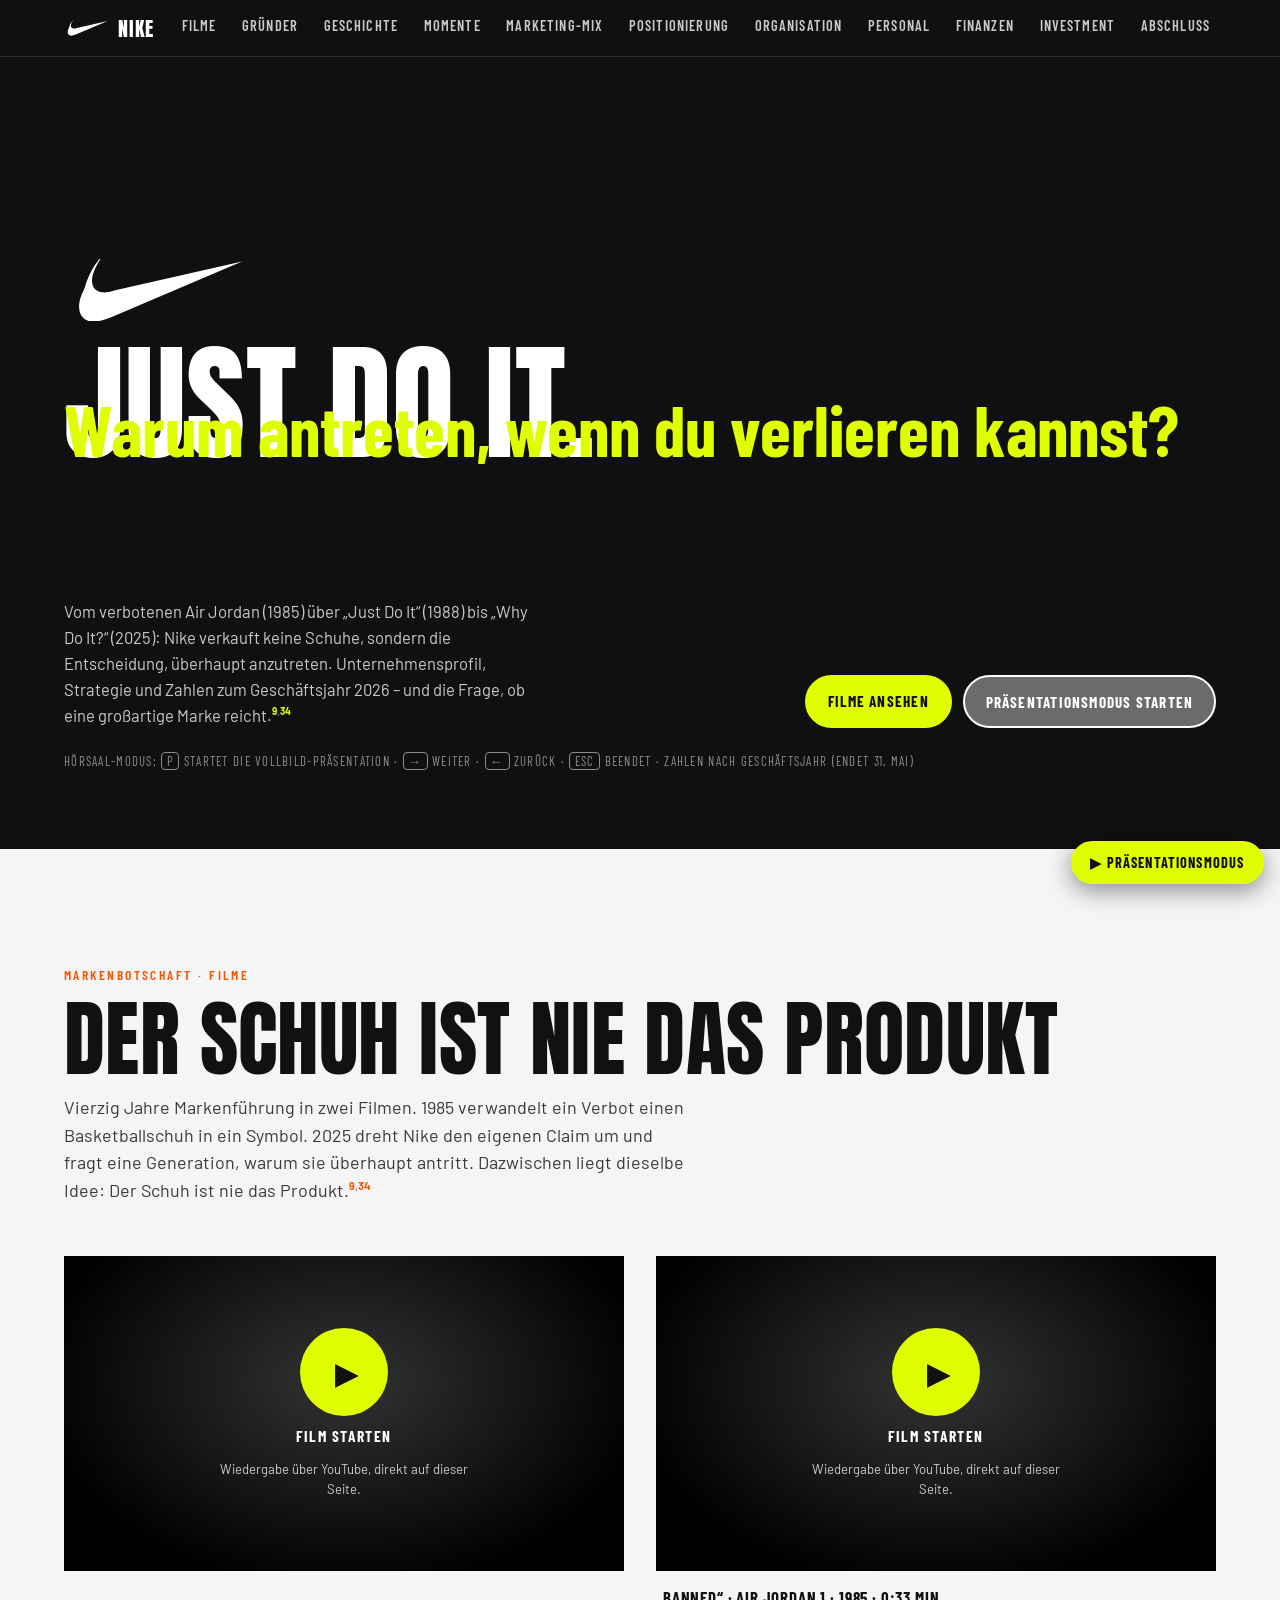
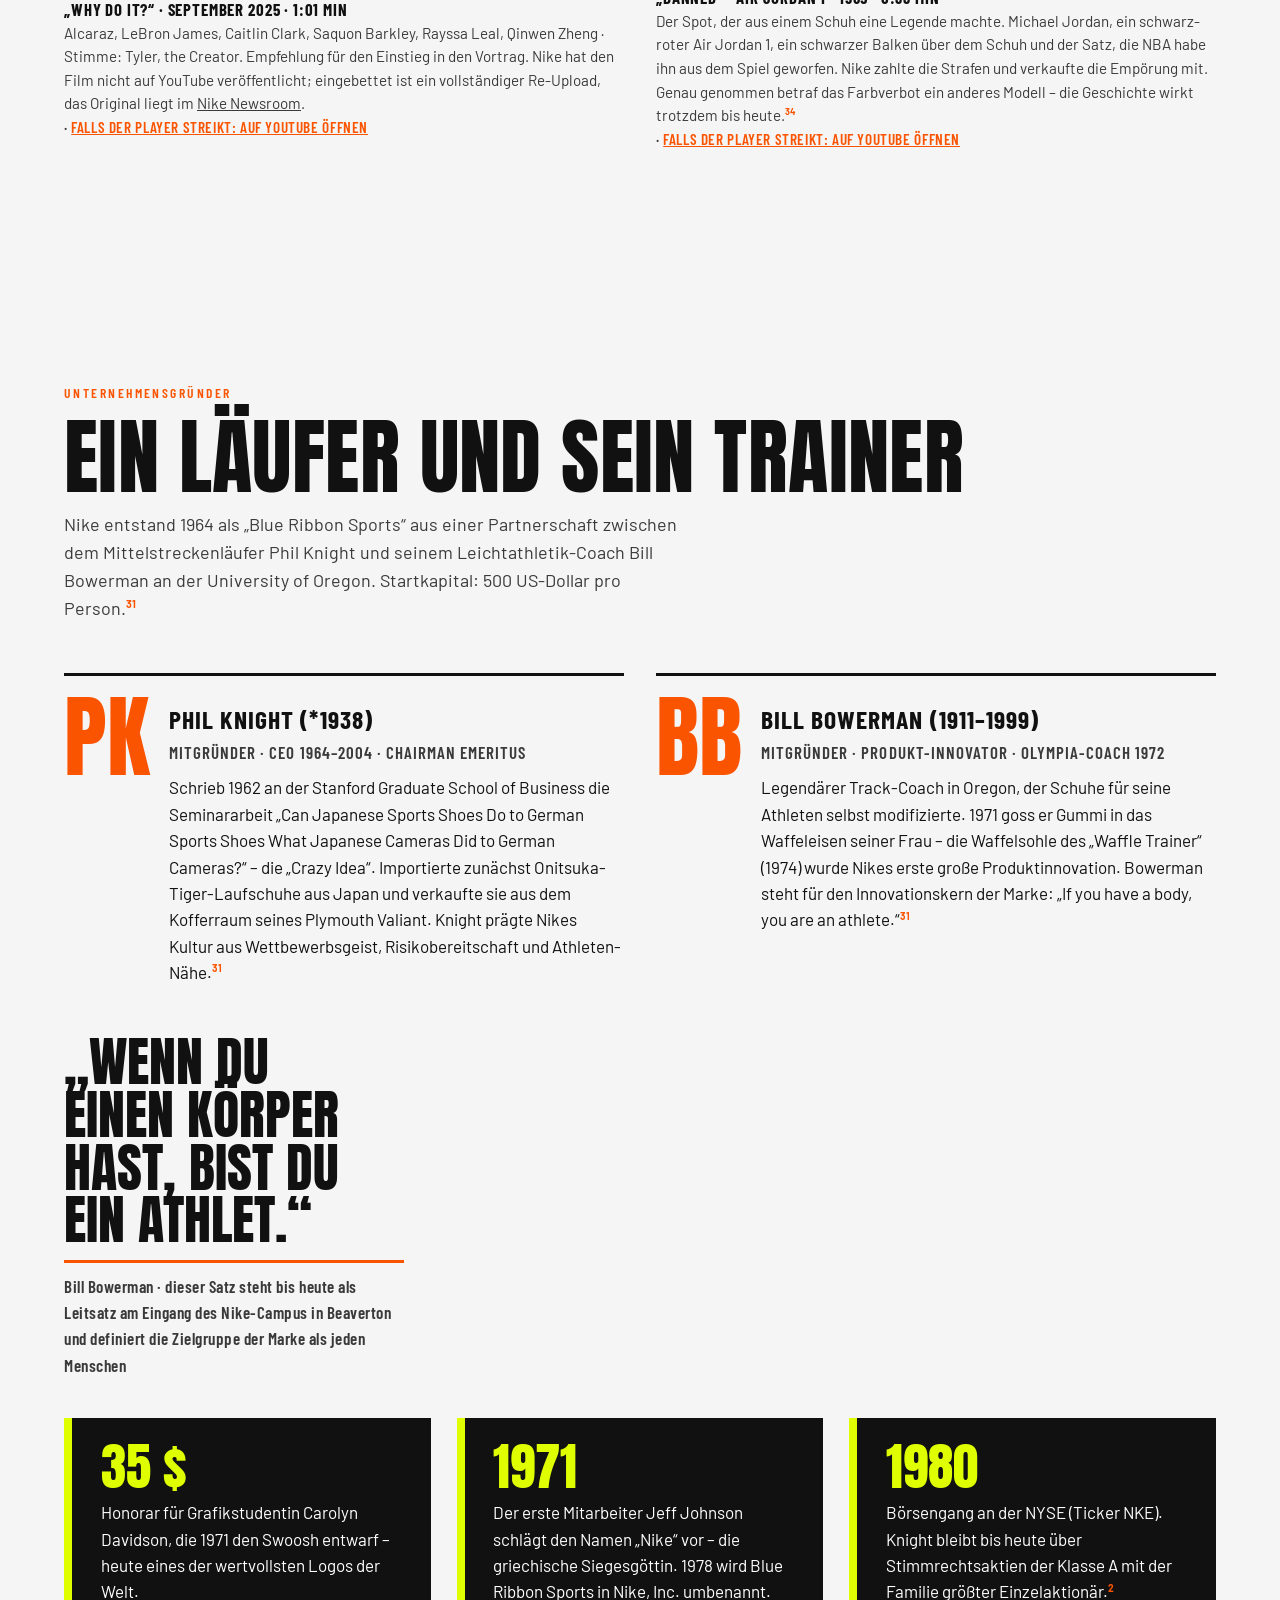
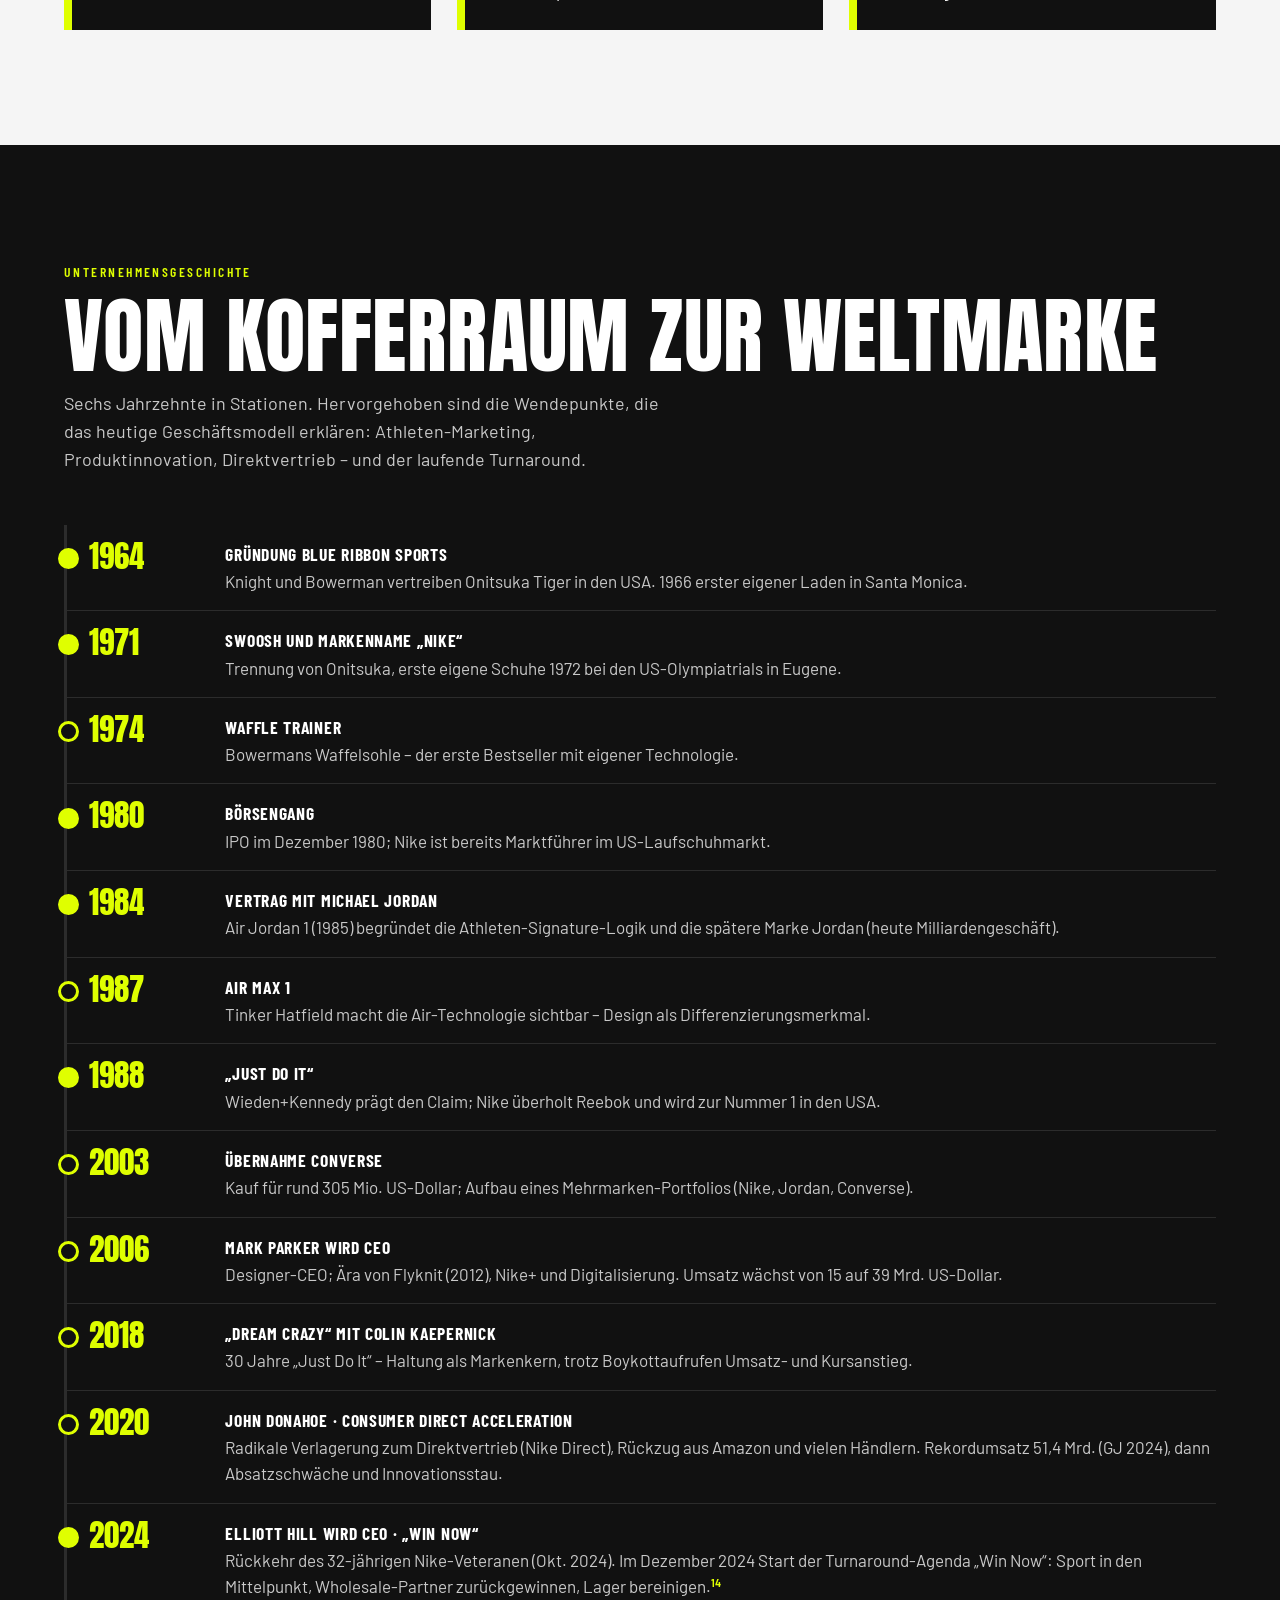
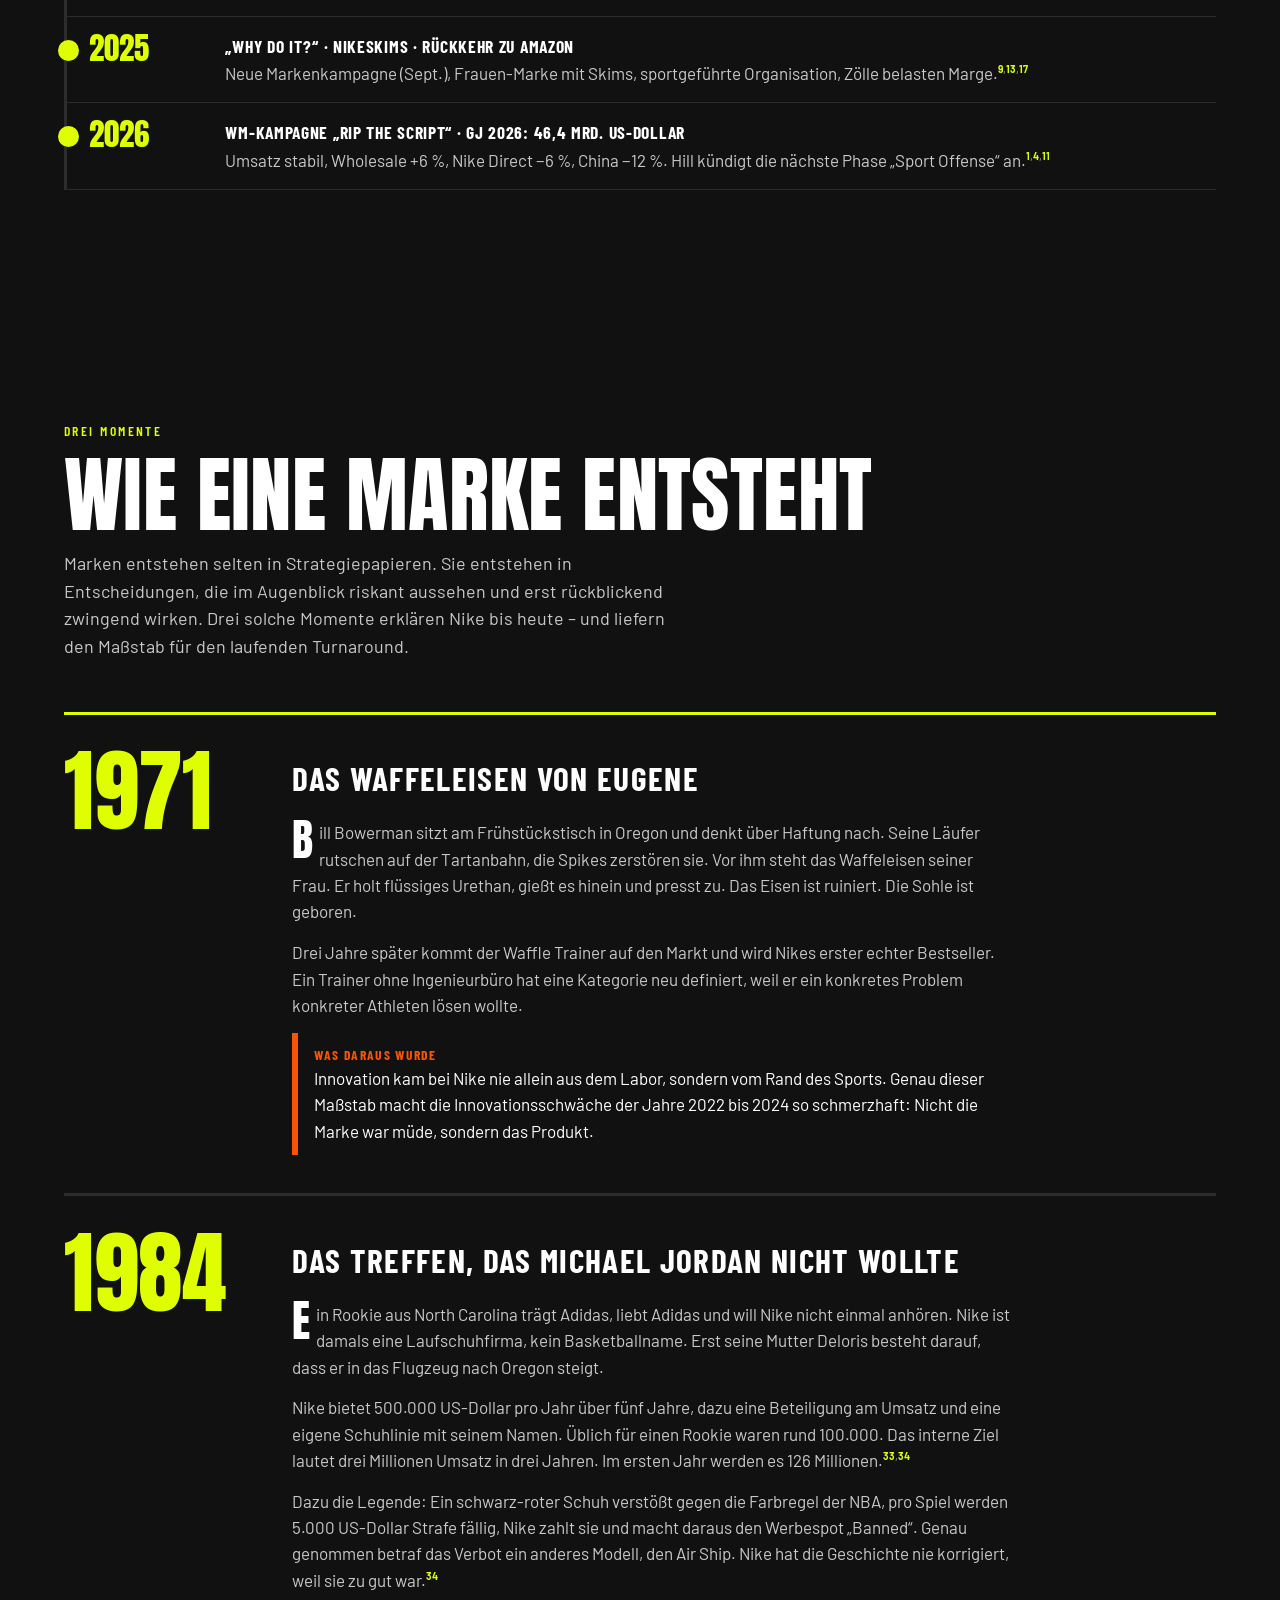
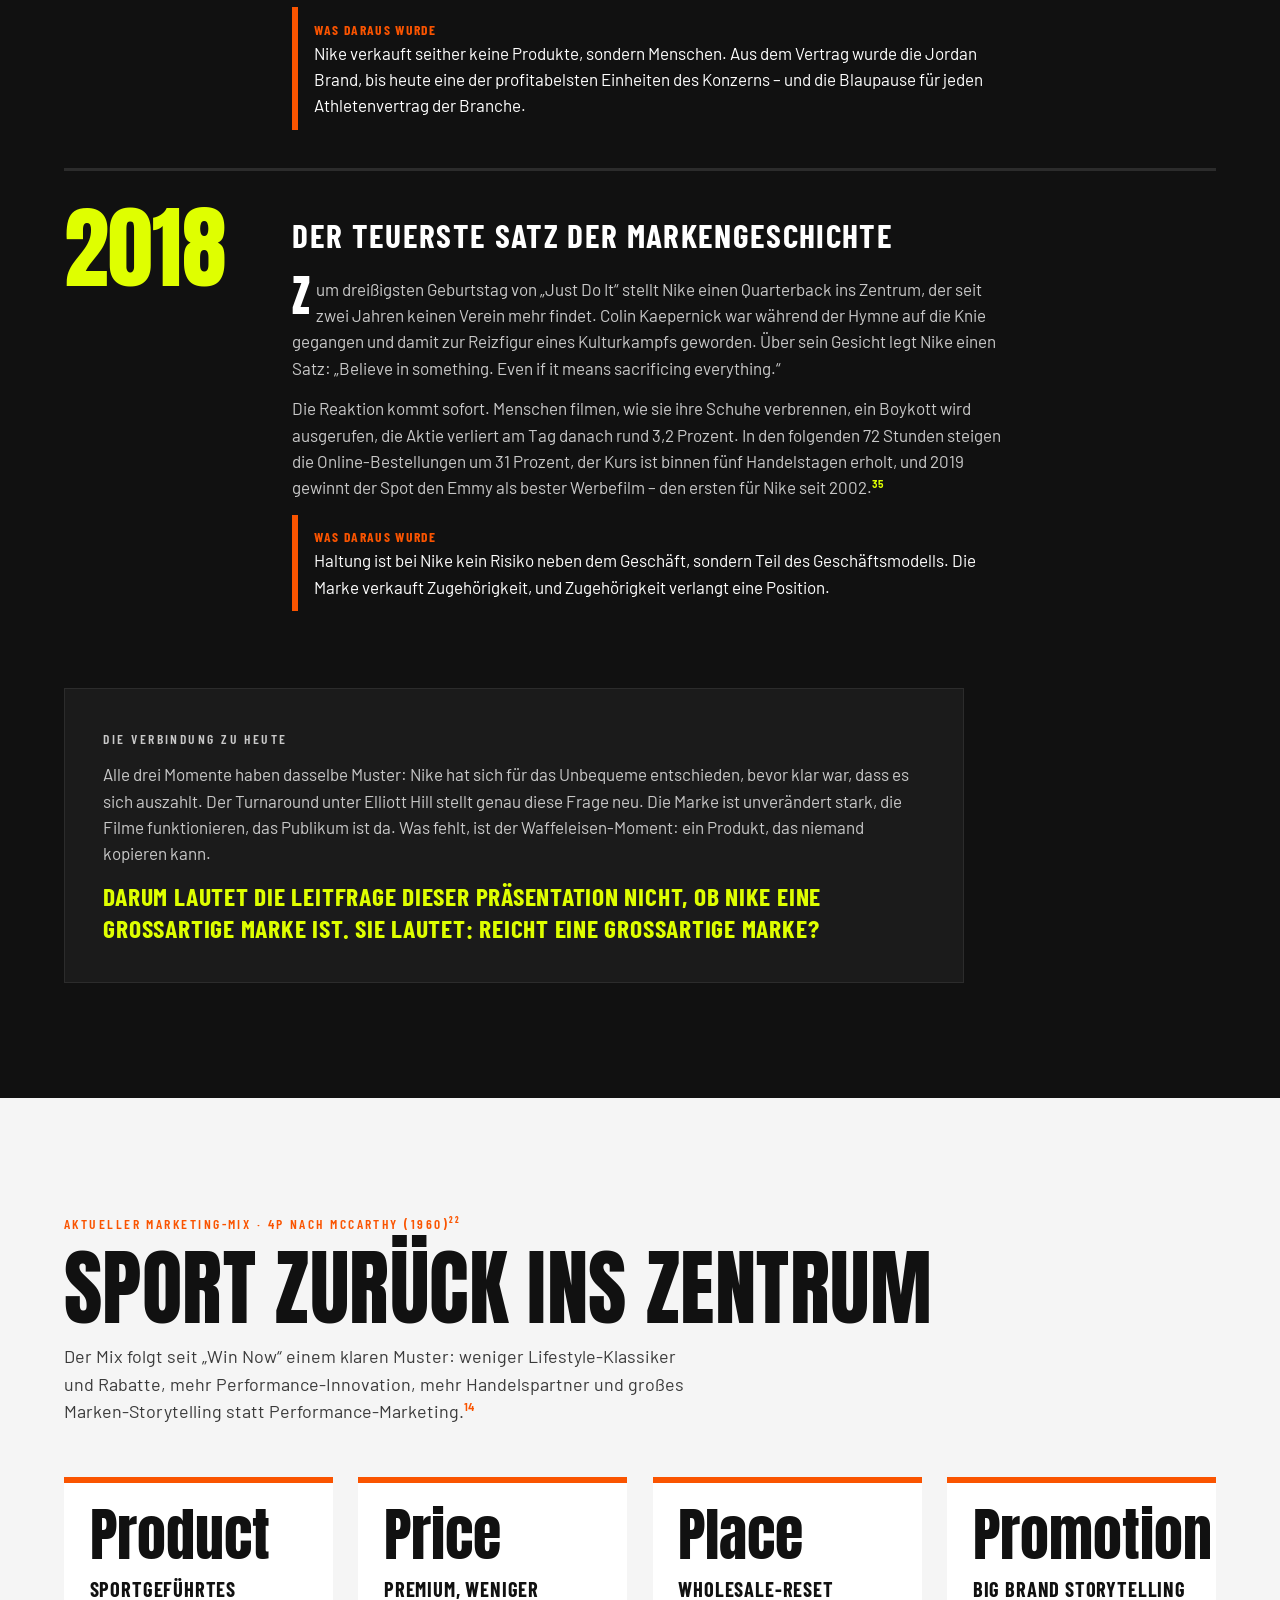
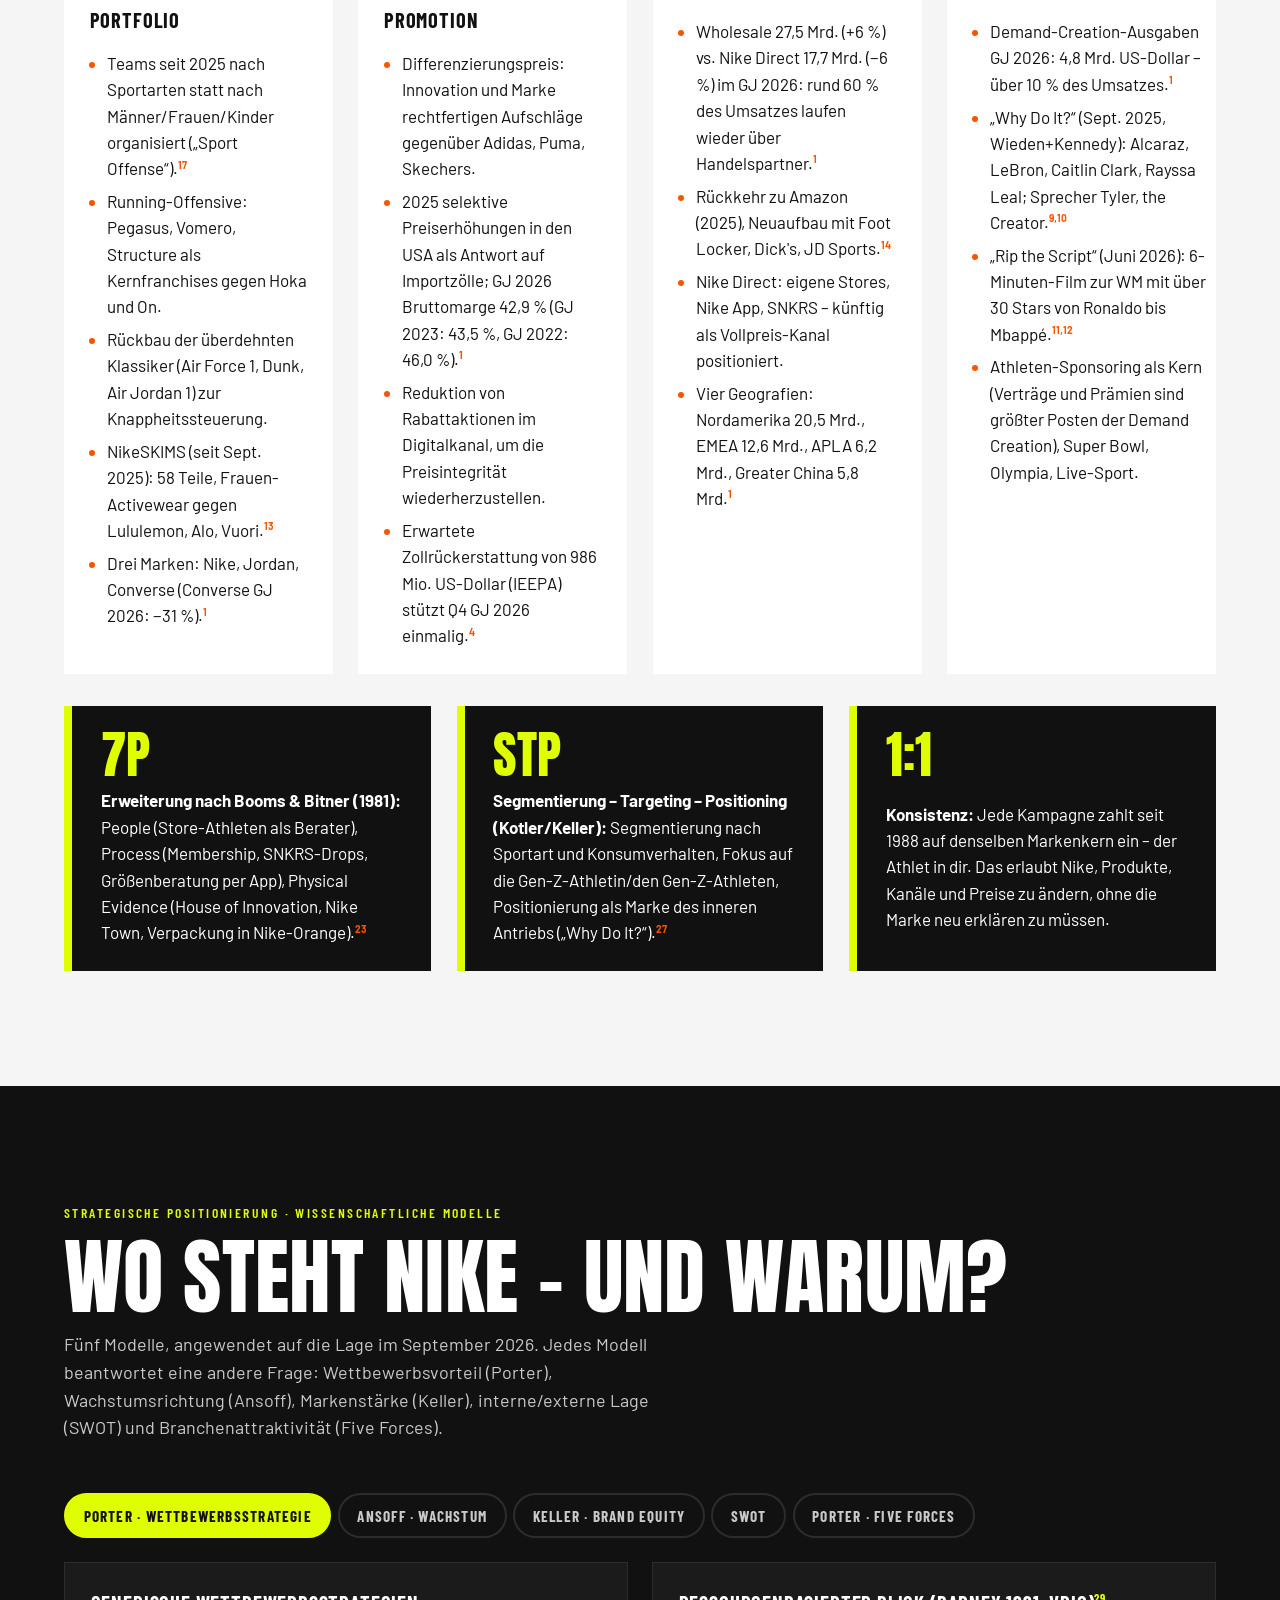
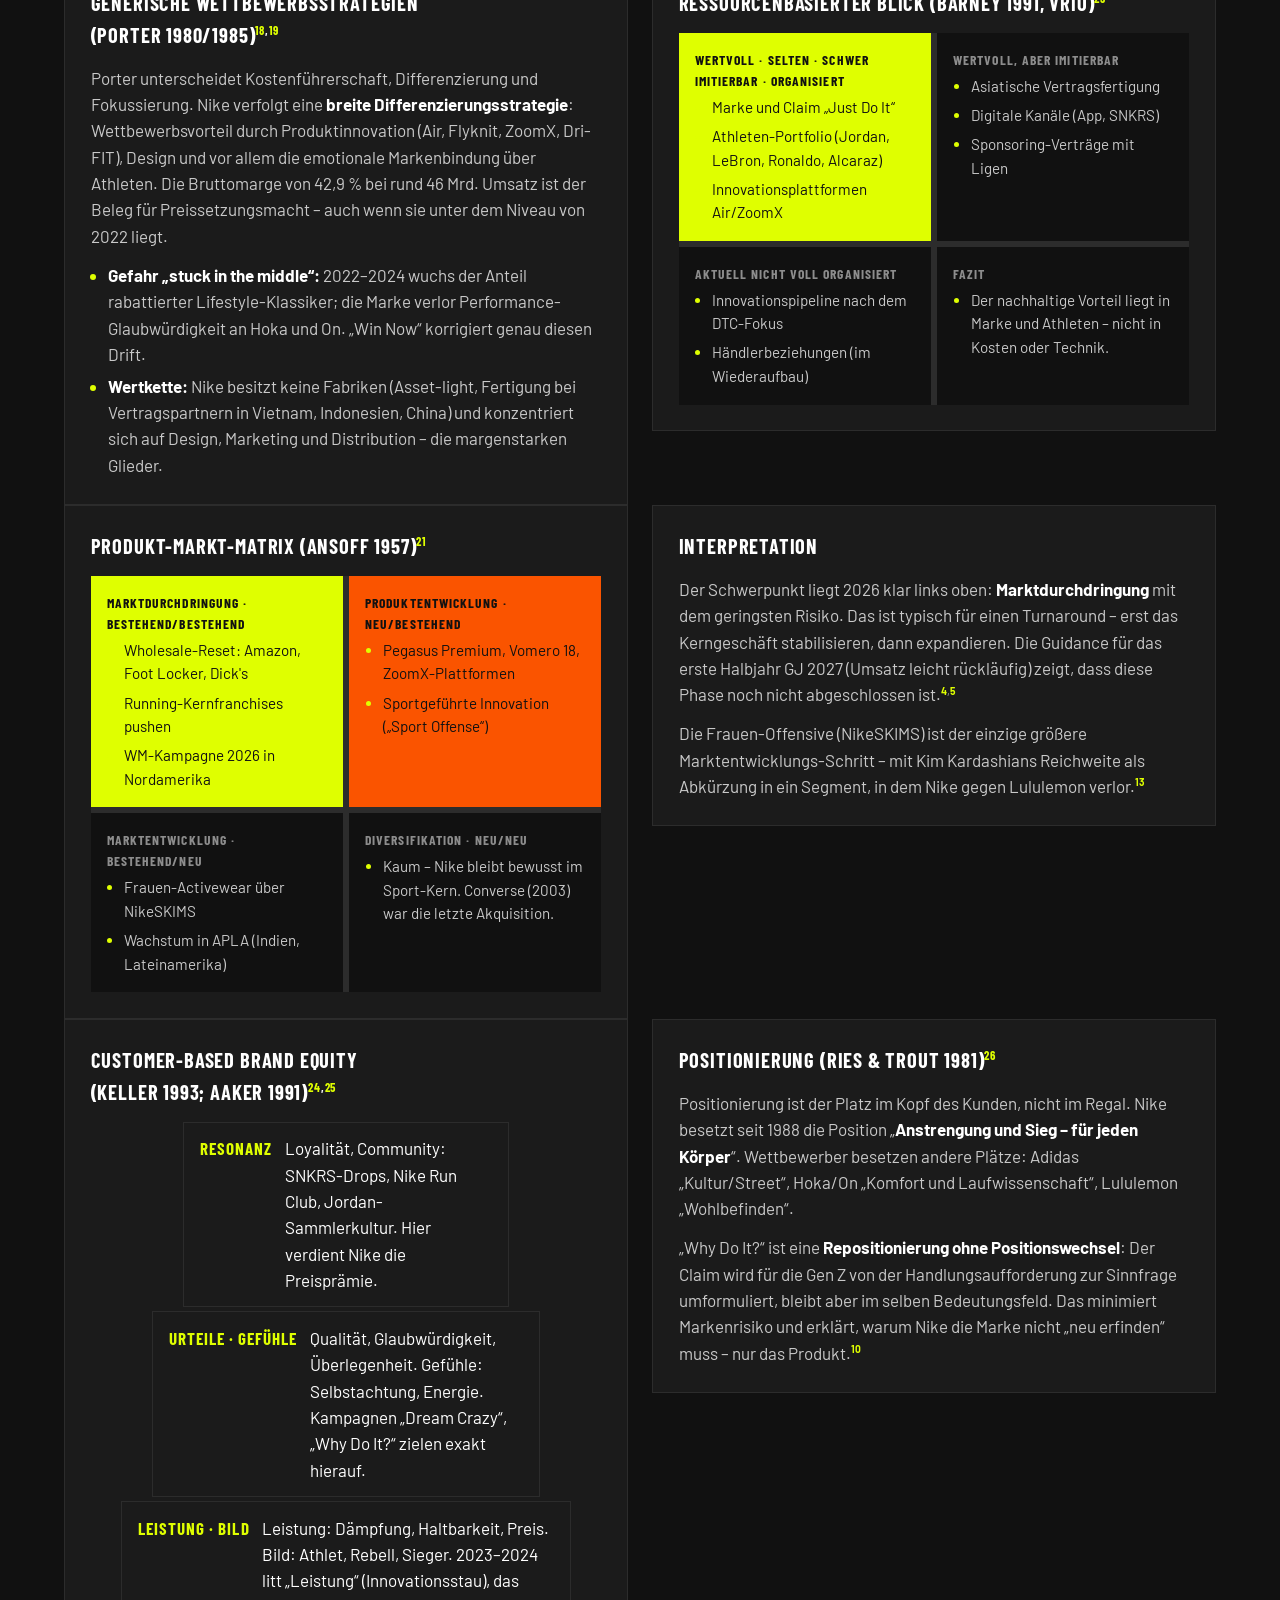
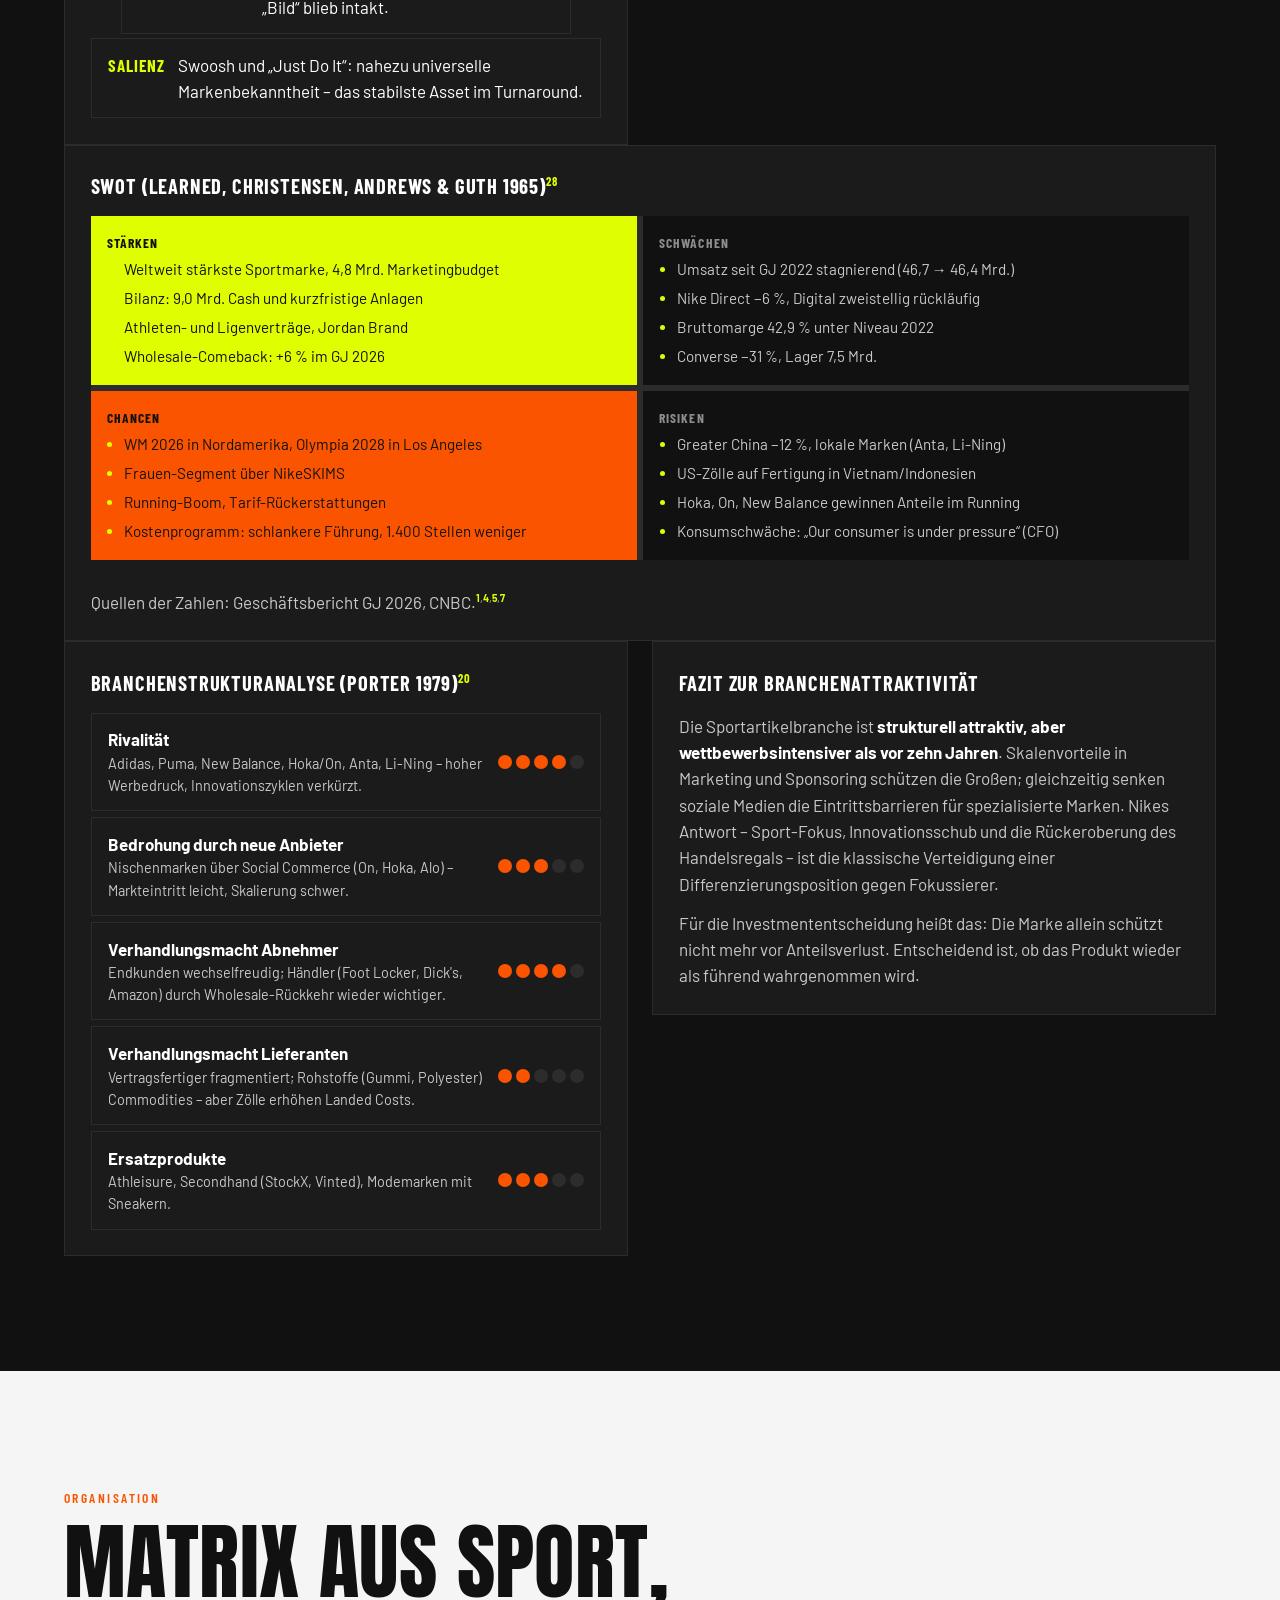
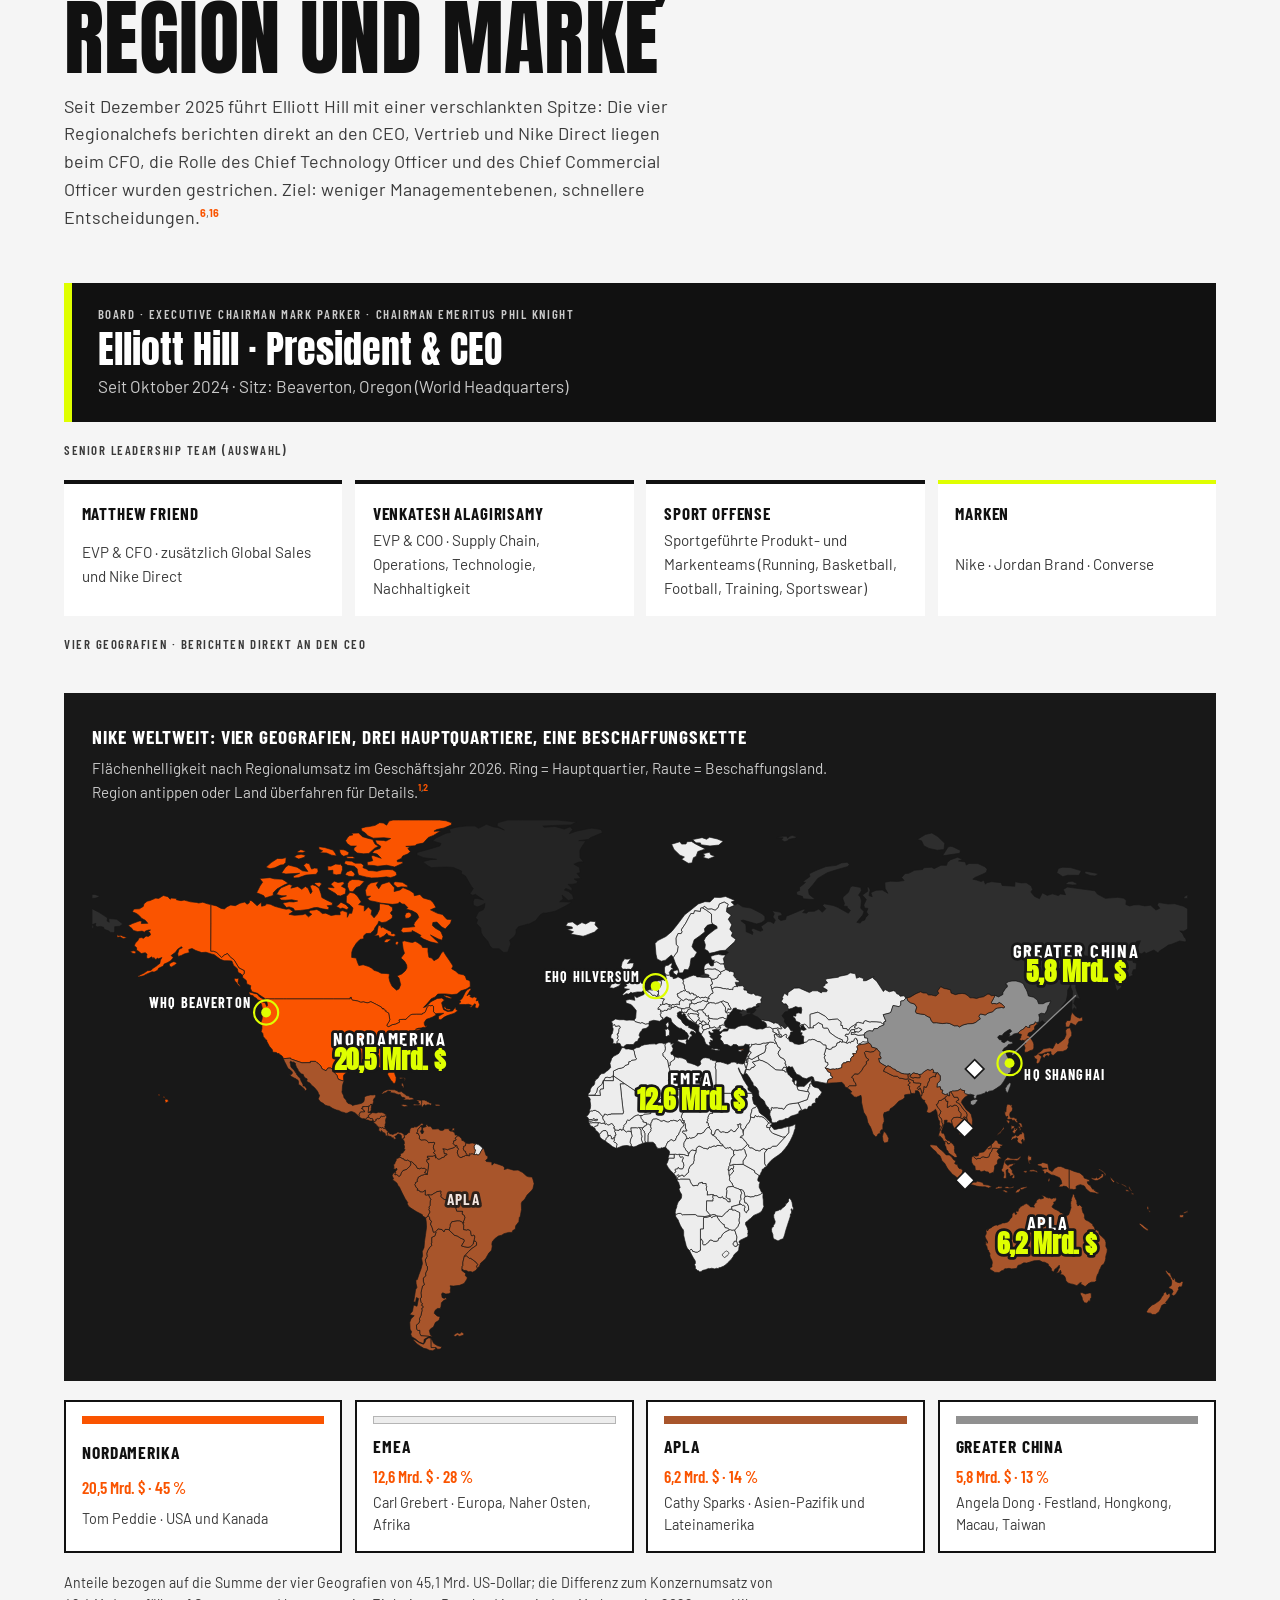
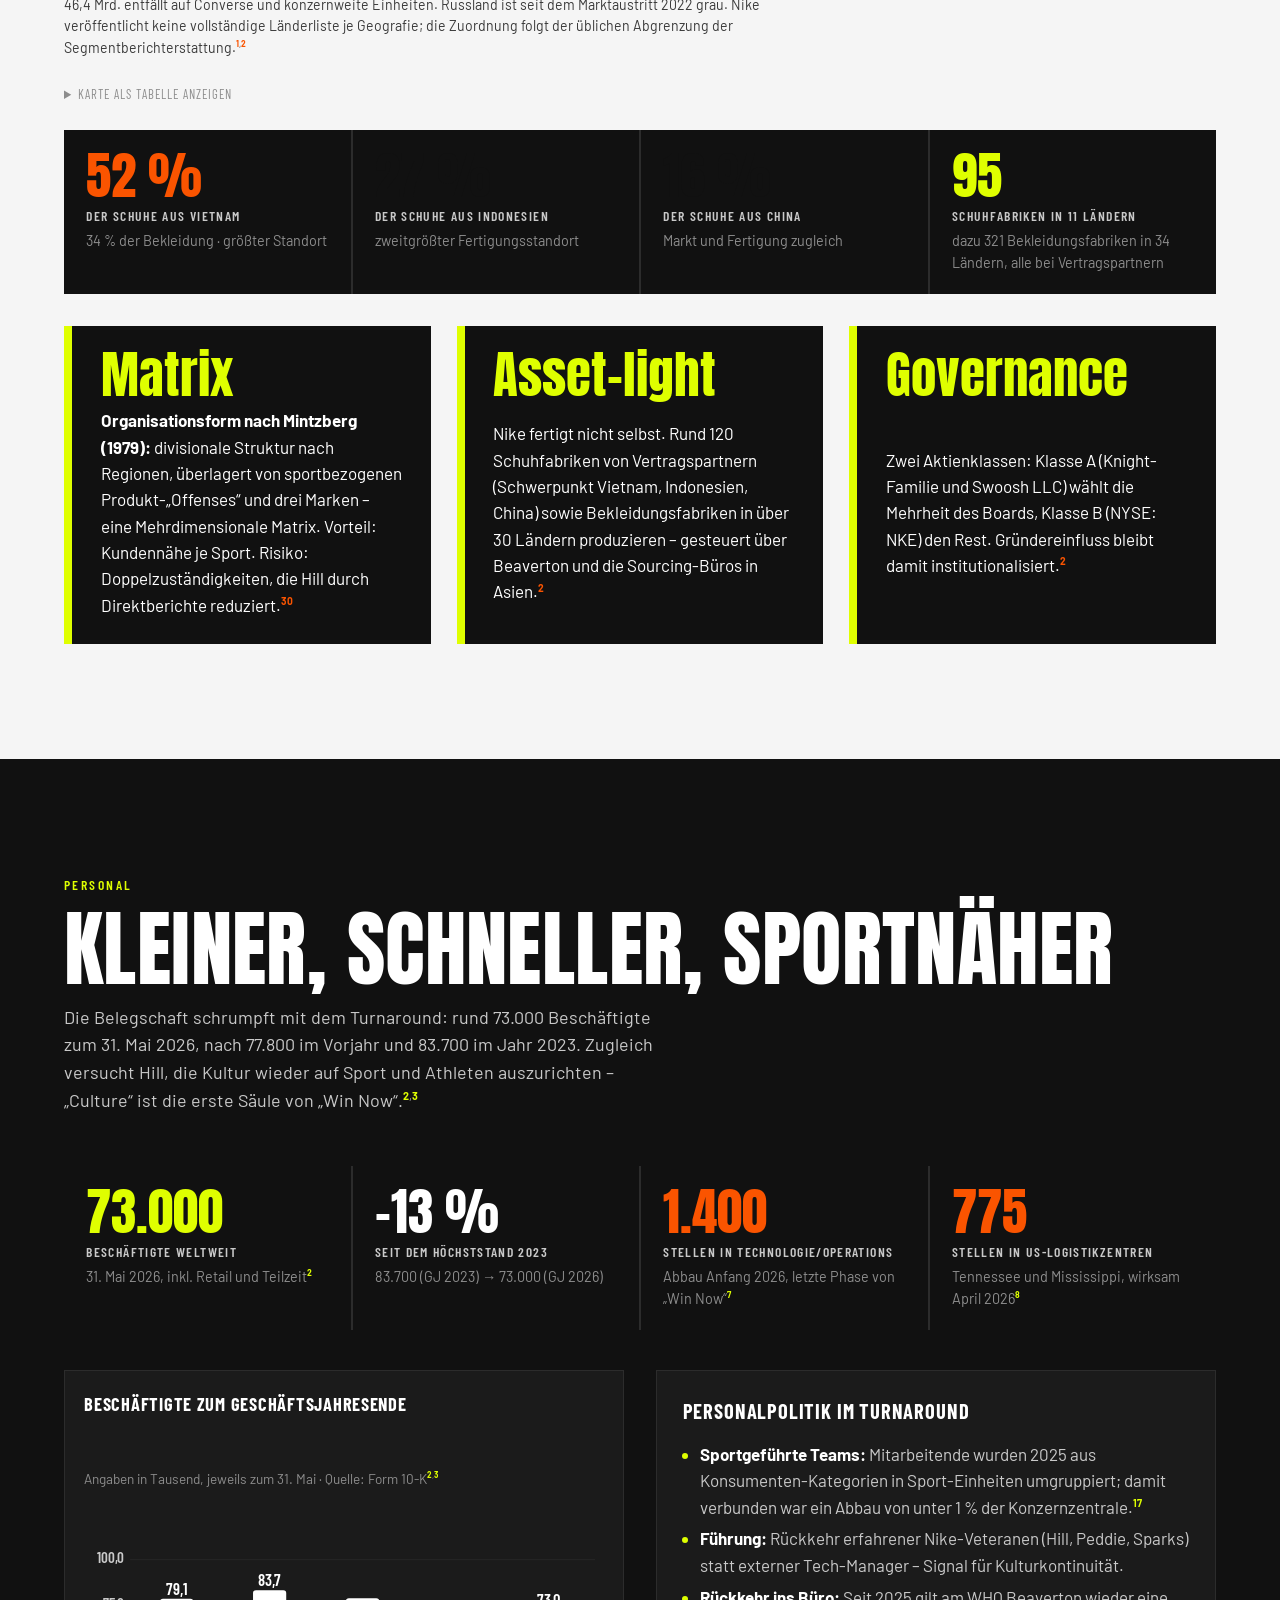
==== commit f6f8f27c: "Hinweis zur Playerbedienung im Filmkapitel entfernt Co-Authored-By: Claude Opus 5 <noreply@anthropic" ====
--- a/nike/index.html
+++ b/nike/index.html
@@ -370,7 +370,7 @@
     <div class="head">
       <p class="eyebrow">Markenbotschaft · Filme</p>
       <h2>Der Schuh ist nie das Produkt</h2>
-      <p class="lead">Vierzig Jahre Markenführung in zwei Filmen. 1985 verwandelt ein Verbot einen Basketballschuh in ein Symbol. 2025 dreht Nike den eigenen Claim um und fragt eine Generation, warum sie überhaupt antritt. Dazwischen liegt dieselbe Idee: Der Schuh ist nie das Produkt. Player starten per Klick, Vollbild über das Symbol unten rechts.<sup class="src"><a href="#s9">9</a>,<a href="#s34">34</a></sup></p>
+      <p class="lead">Vierzig Jahre Markenführung in zwei Filmen. 1985 verwandelt ein Verbot einen Basketballschuh in ein Symbol. 2025 dreht Nike den eigenen Claim um und fragt eine Generation, warum sie überhaupt antritt. Dazwischen liegt dieselbe Idee: Der Schuh ist nie das Produkt.<sup class="src"><a href="#s9">9</a>,<a href="#s34">34</a></sup></p>
     </div>
     <div class="g2">
       <figure class="film" data-part>
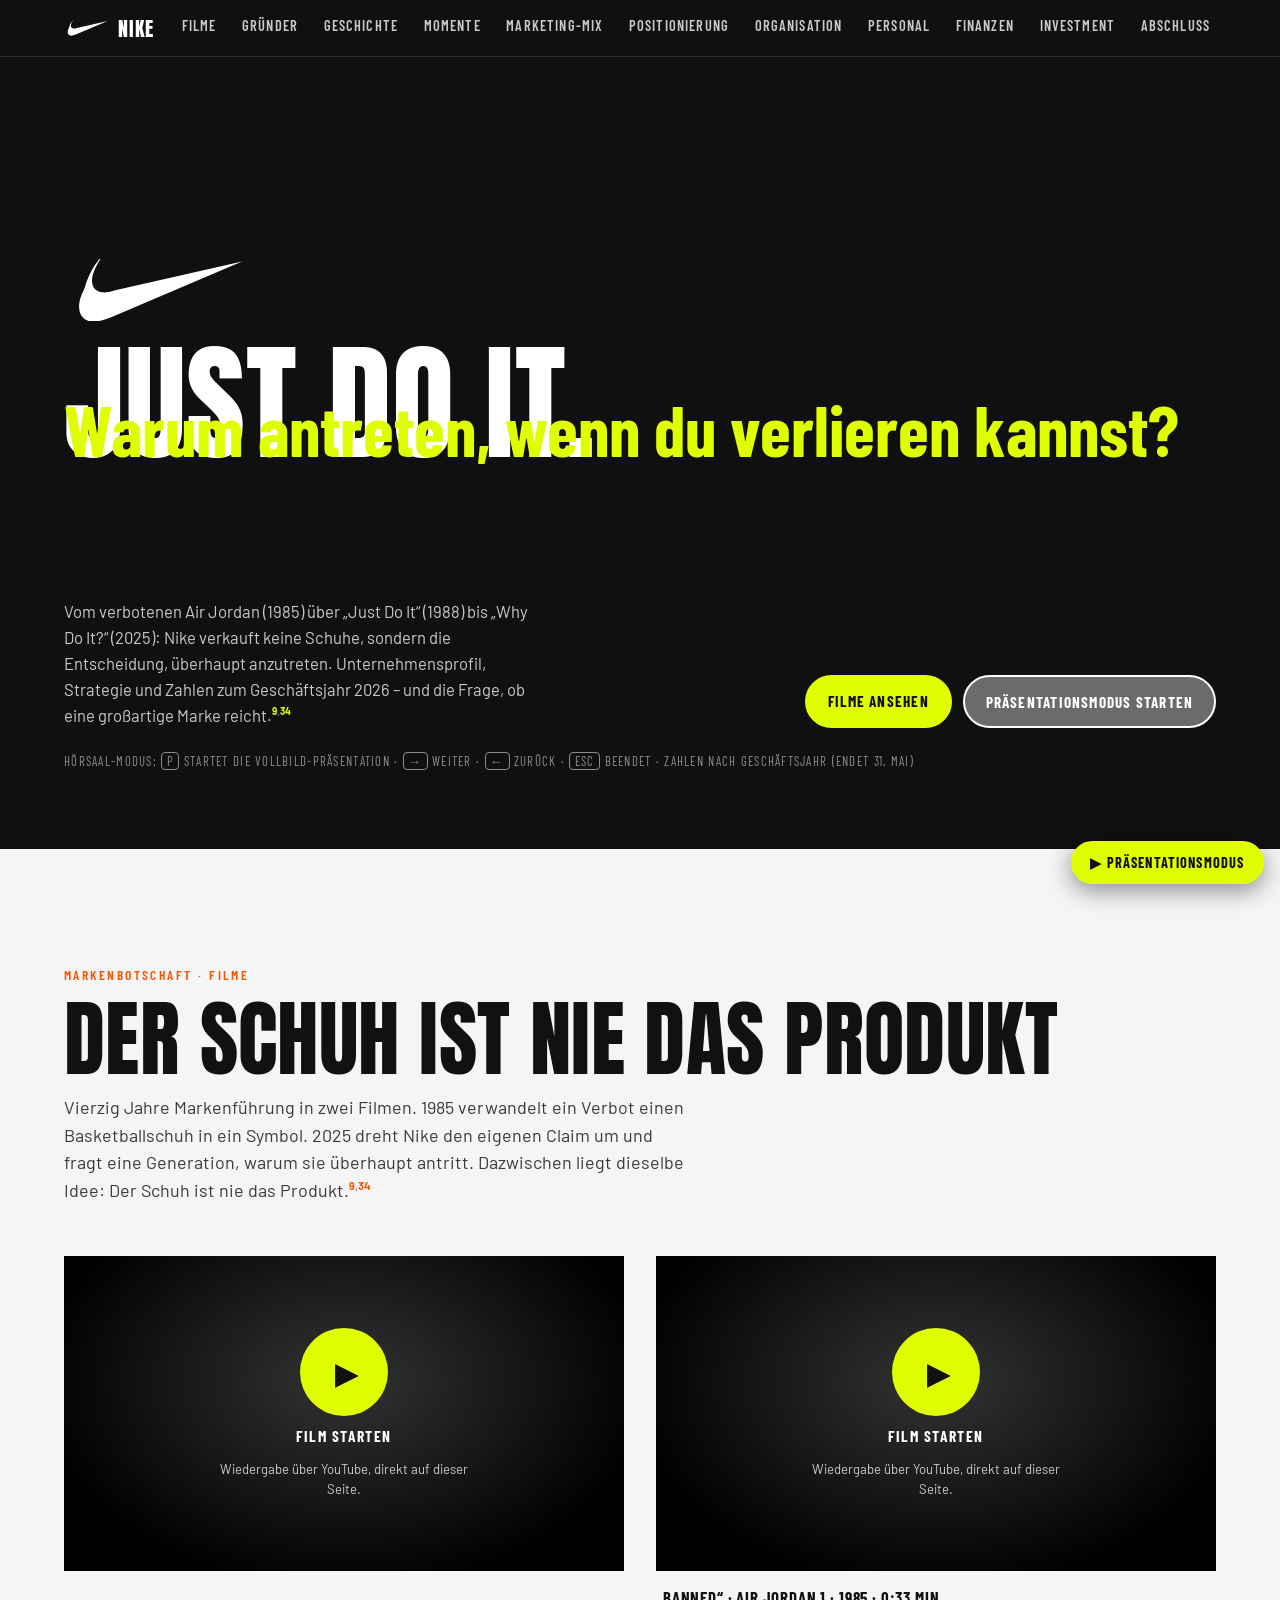
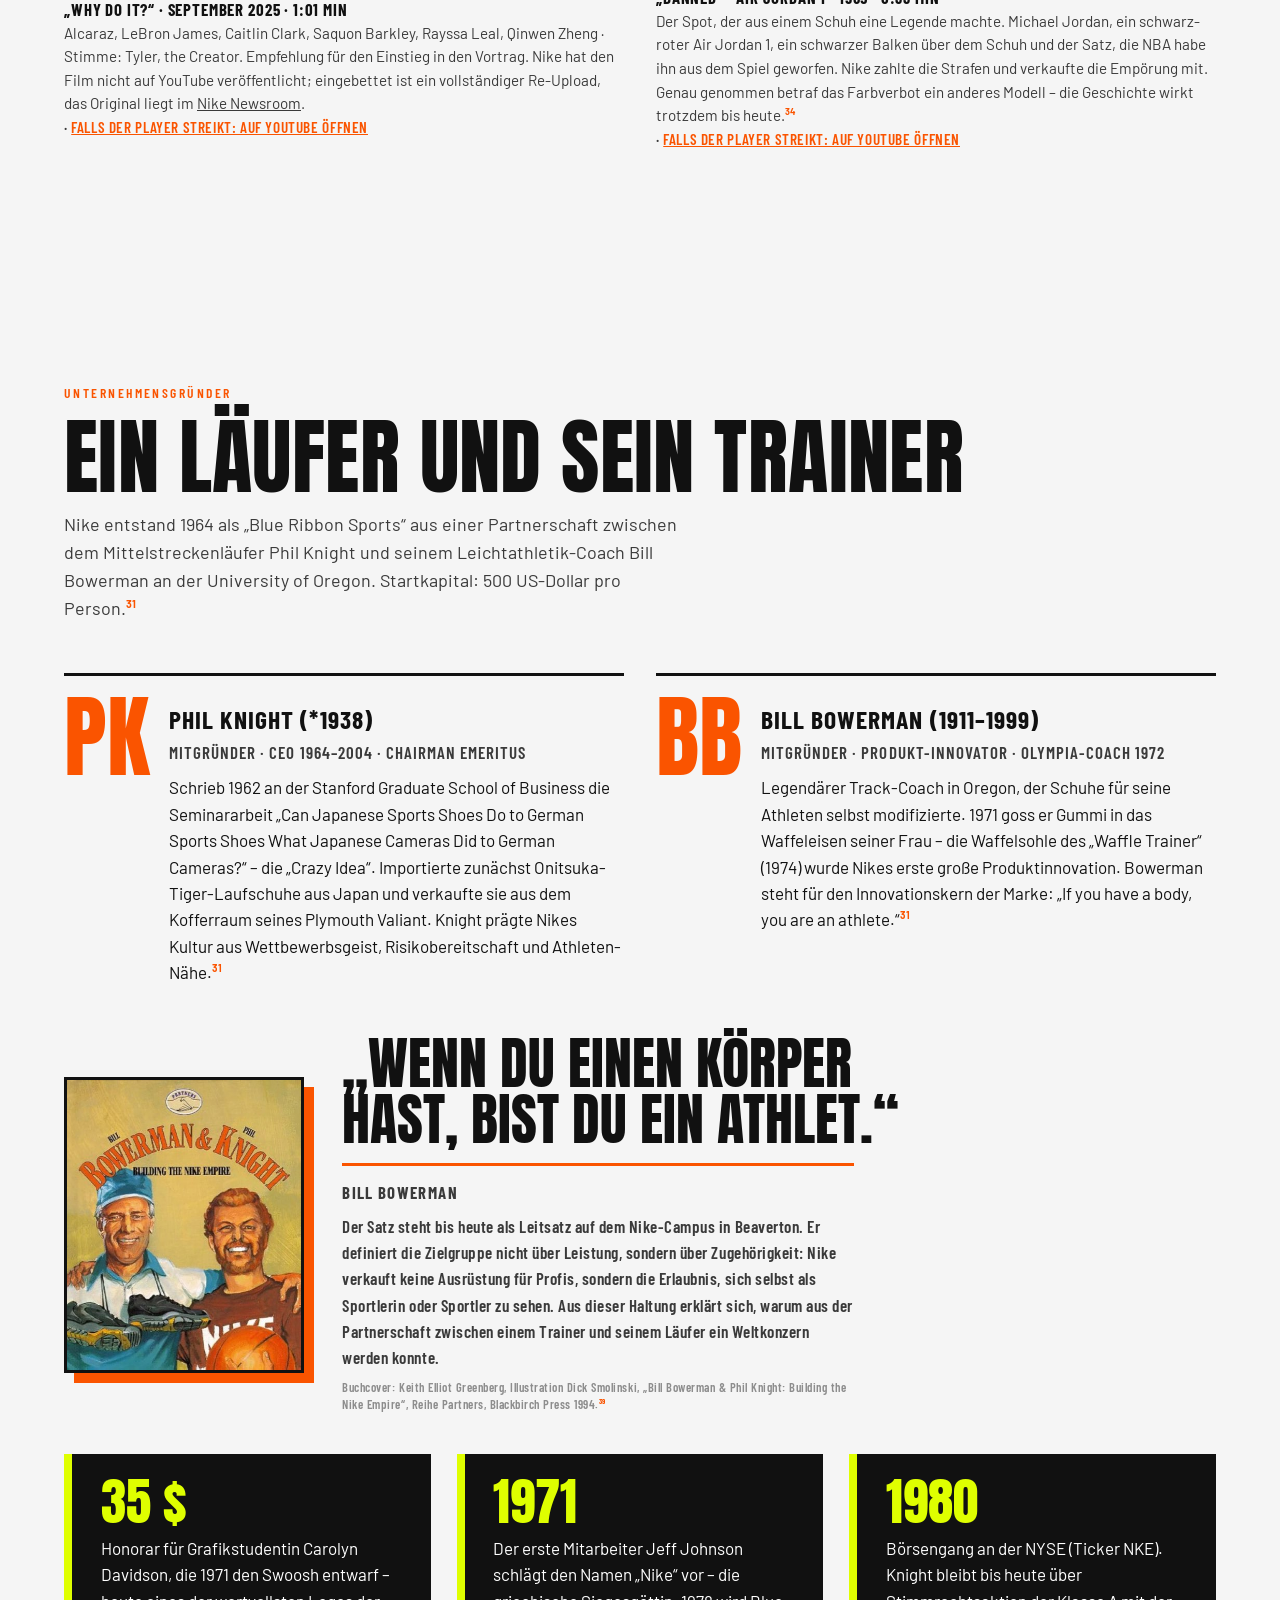
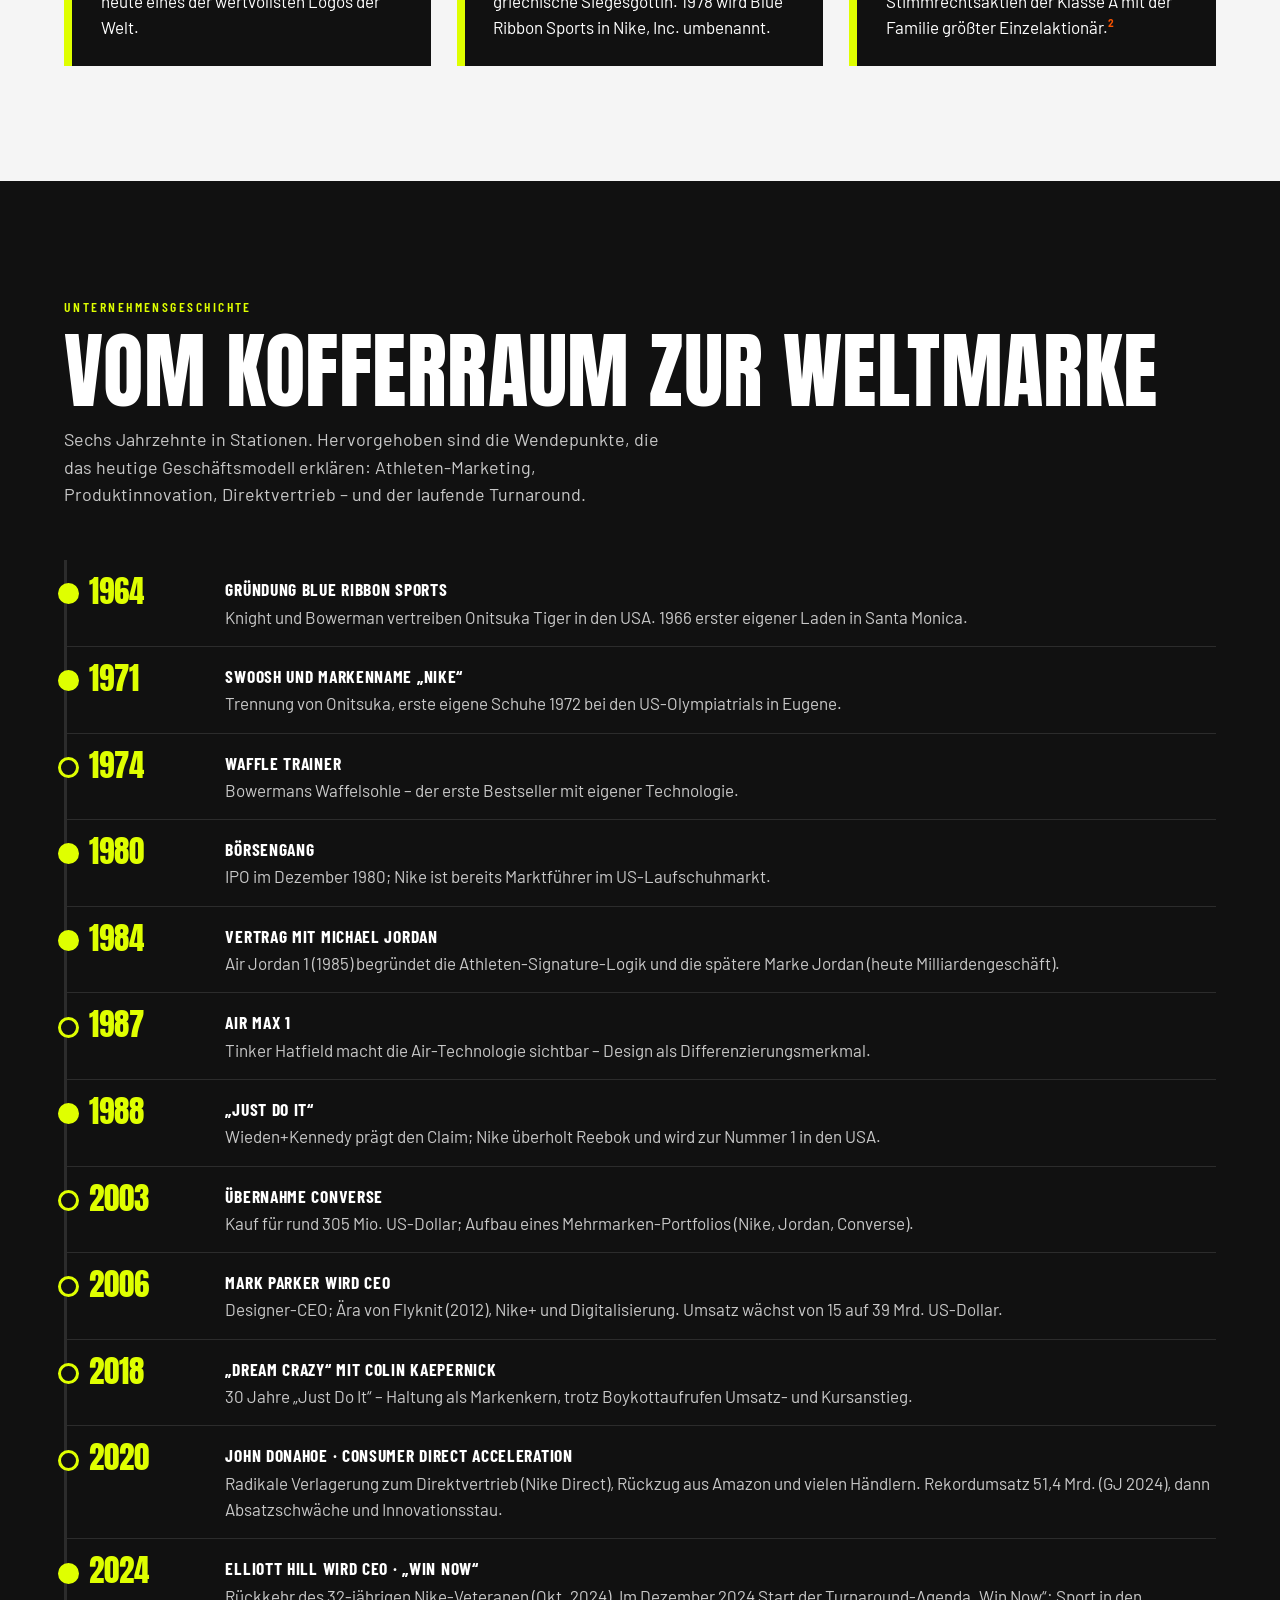
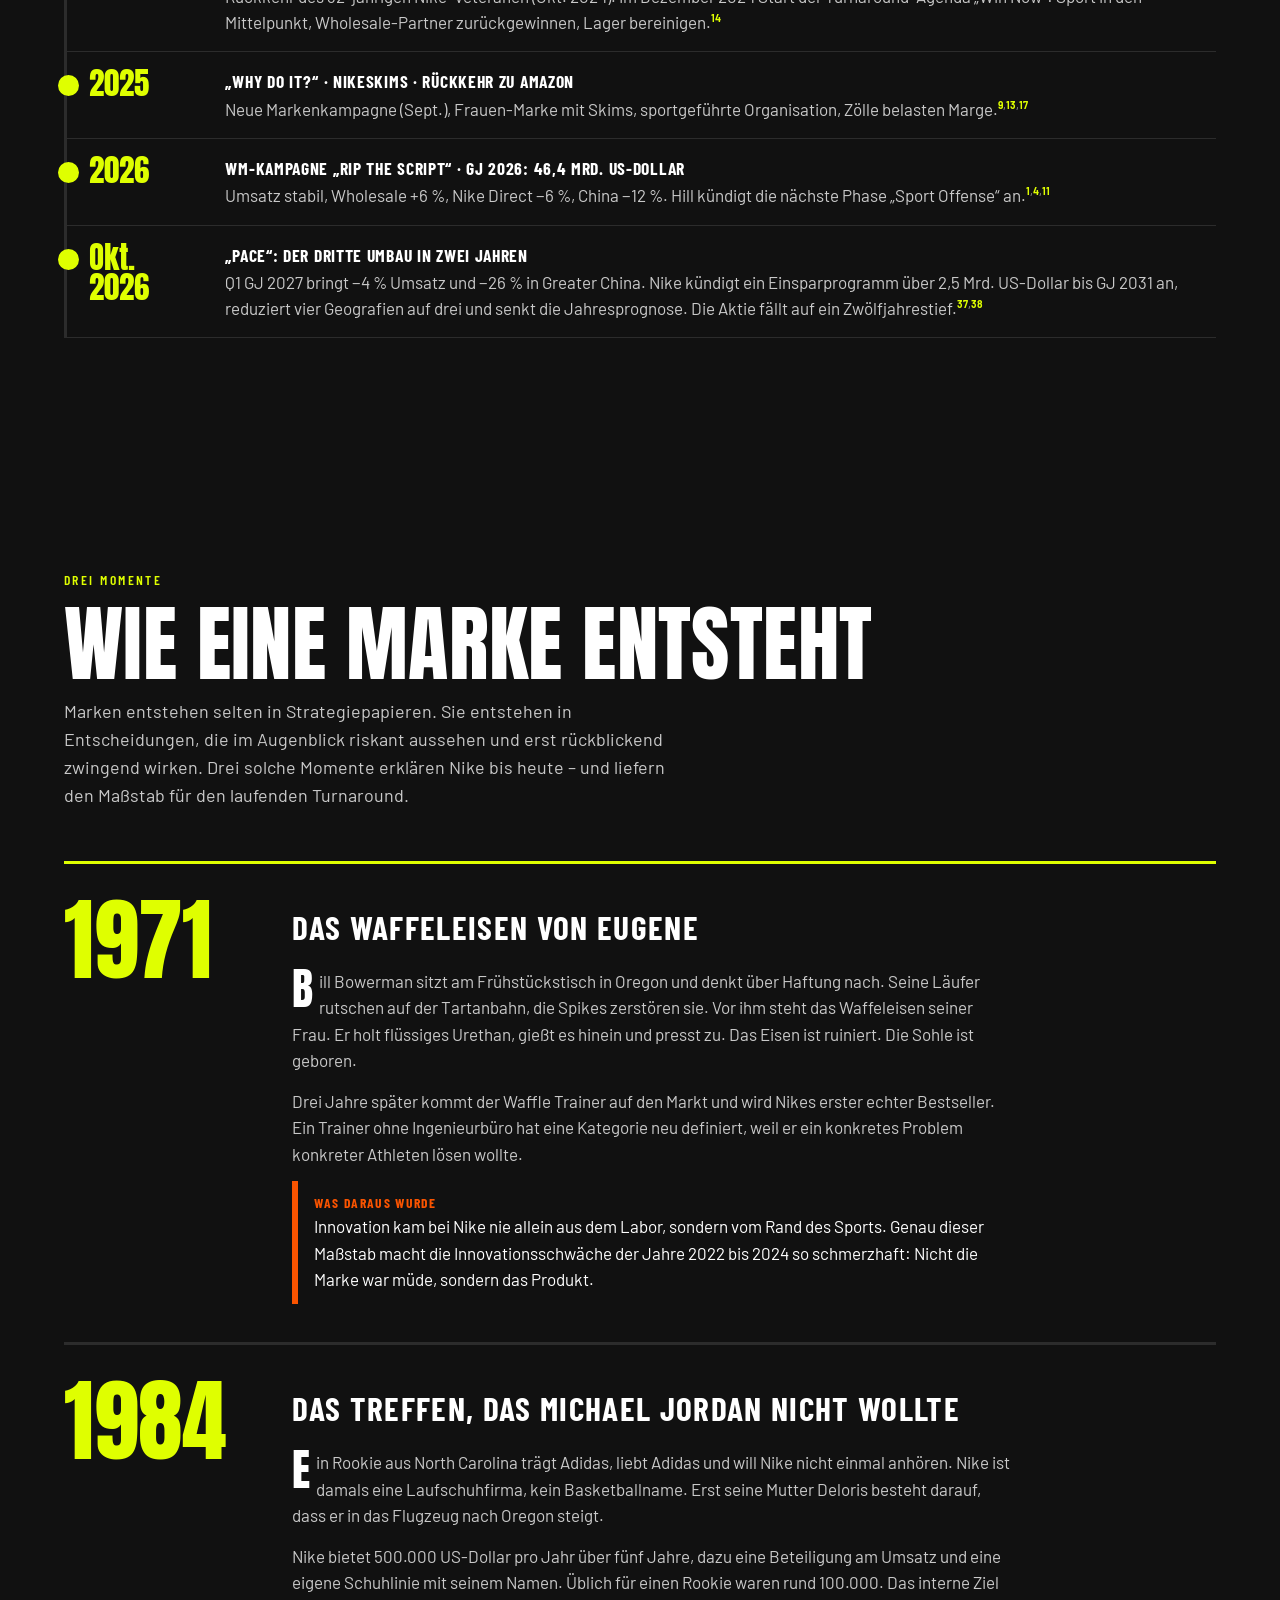
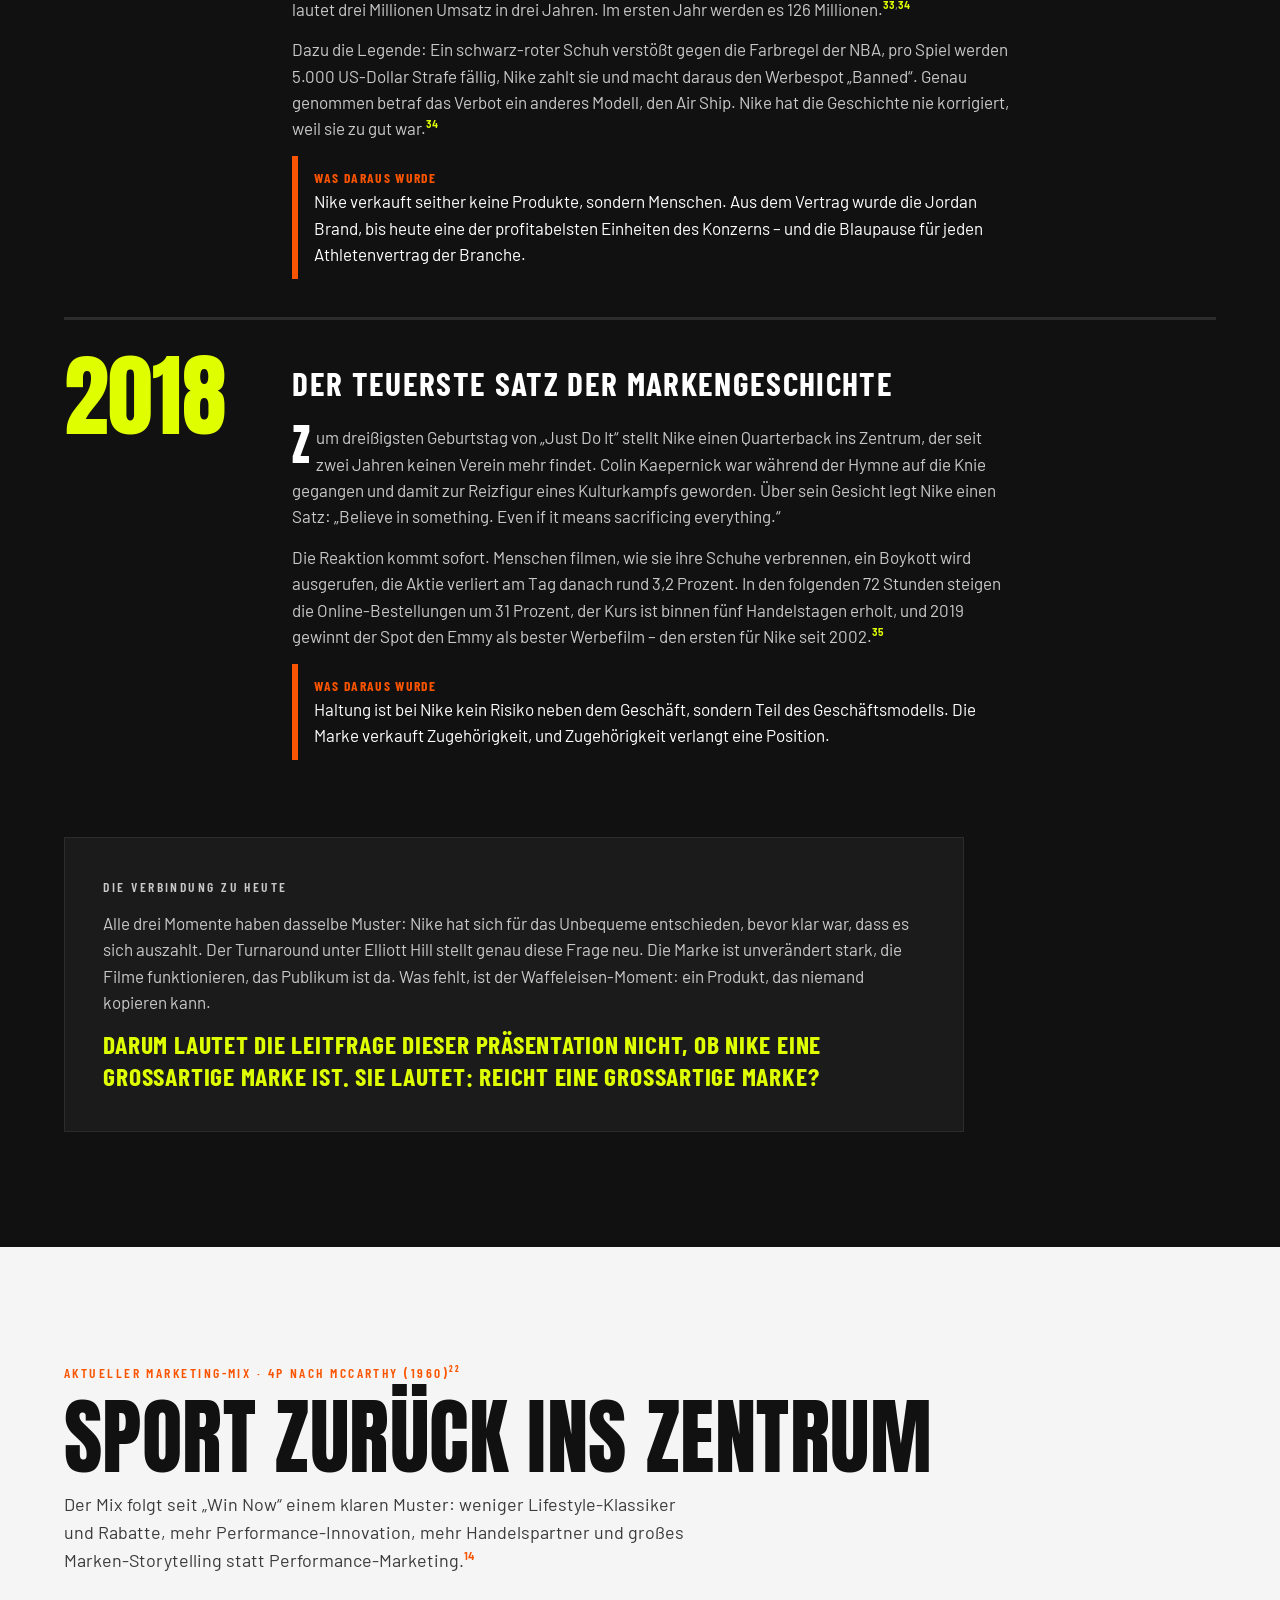
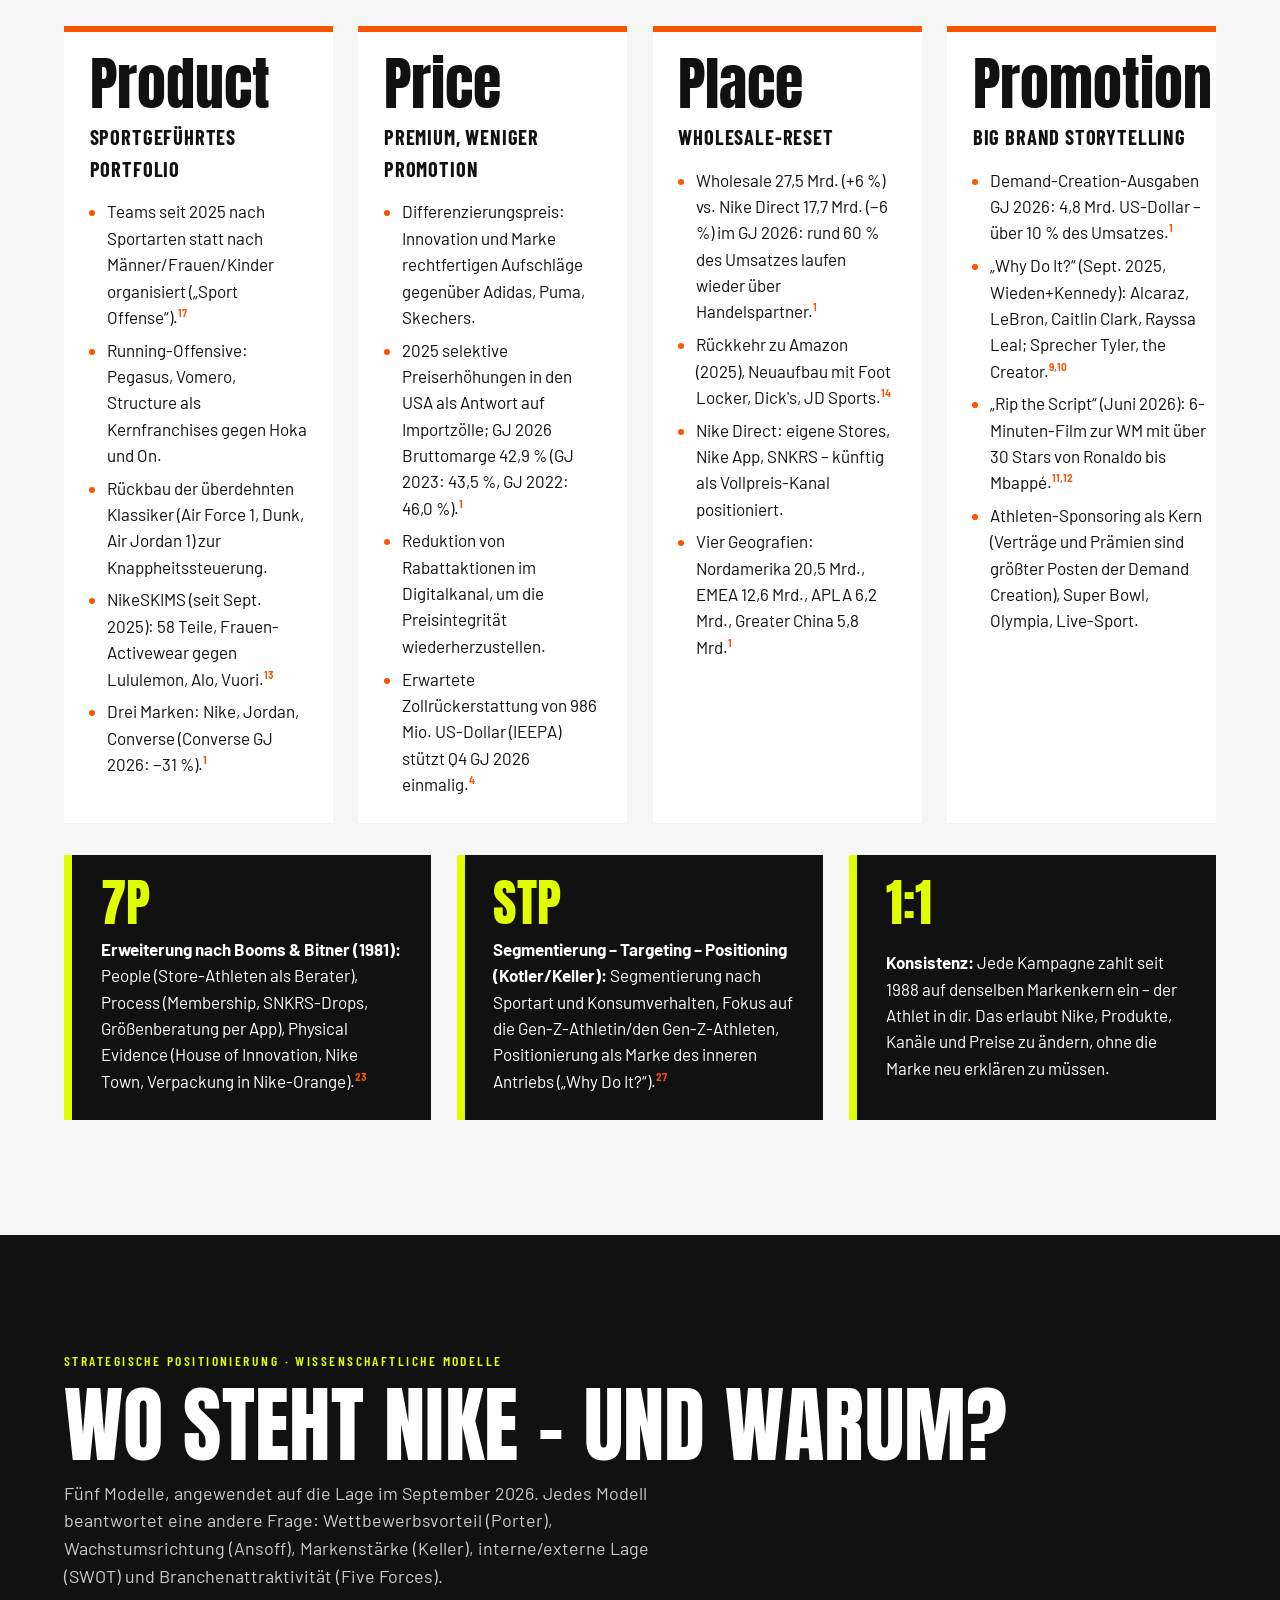
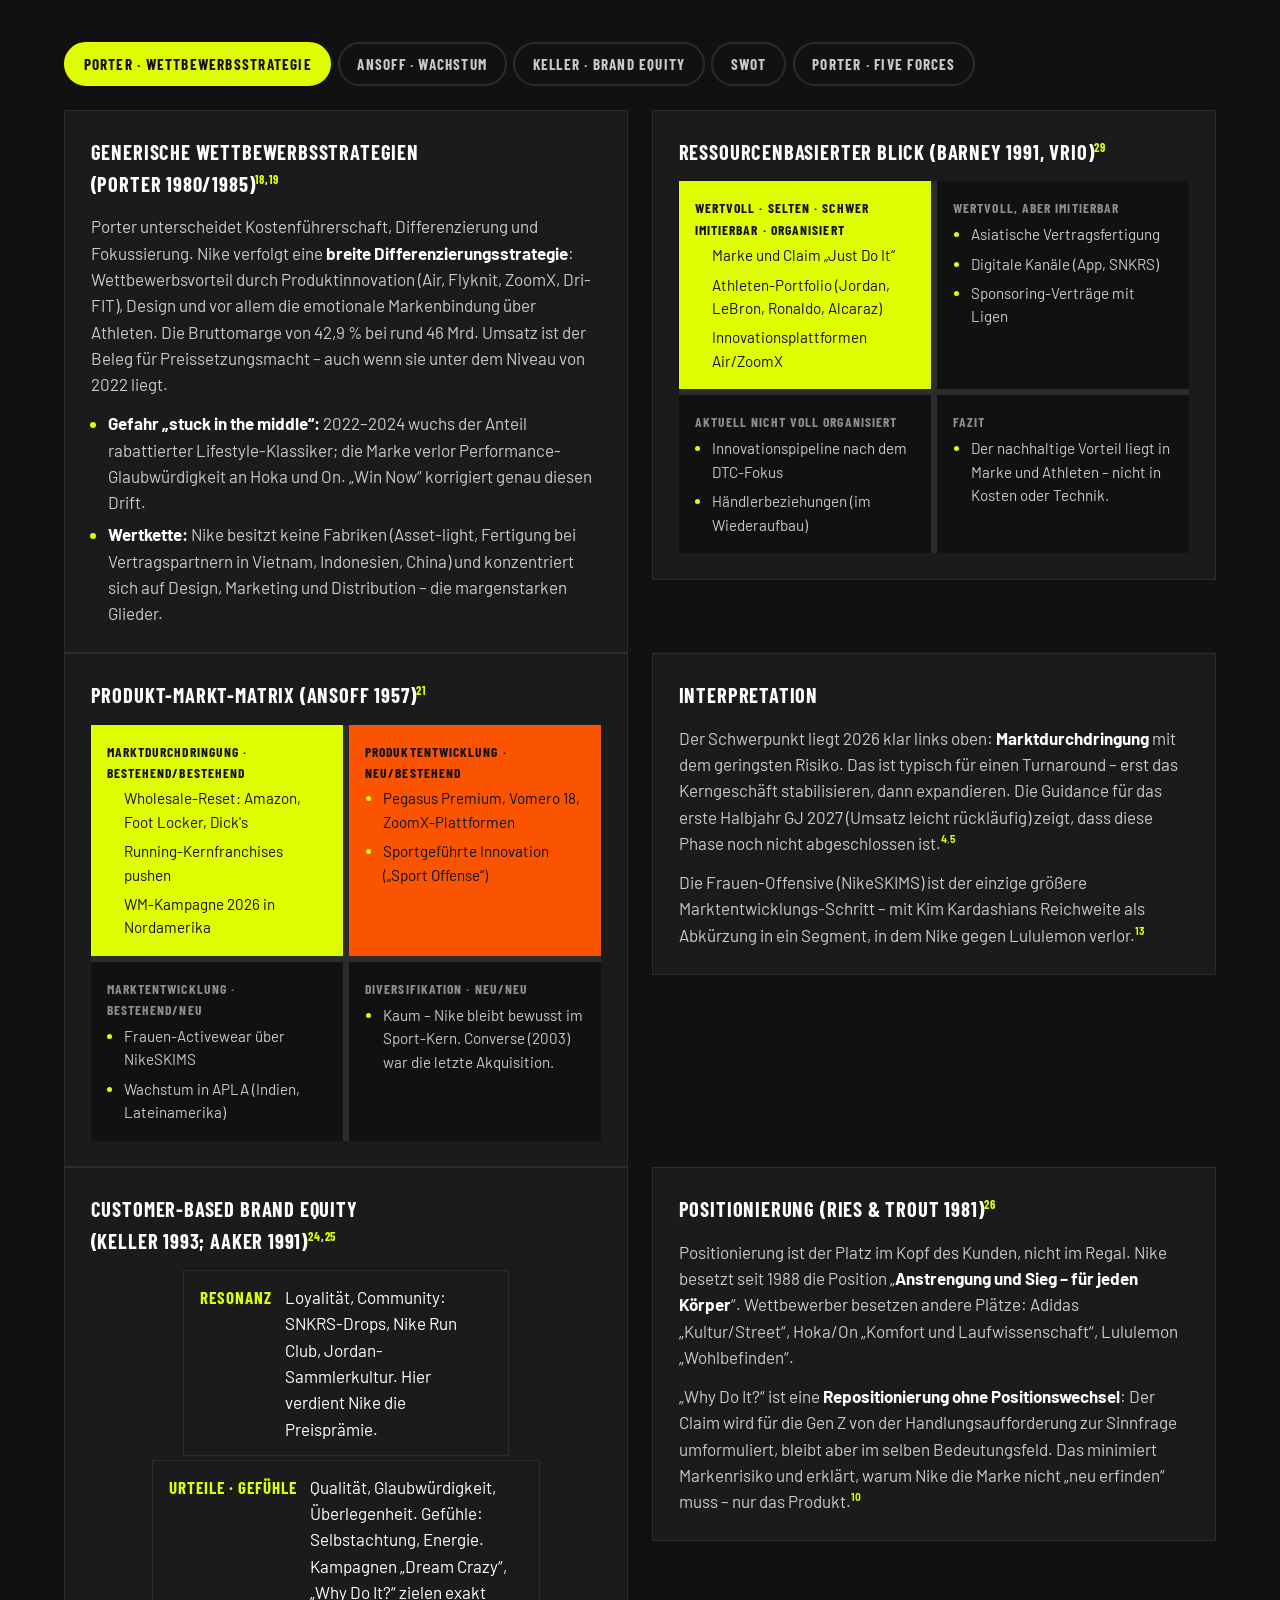
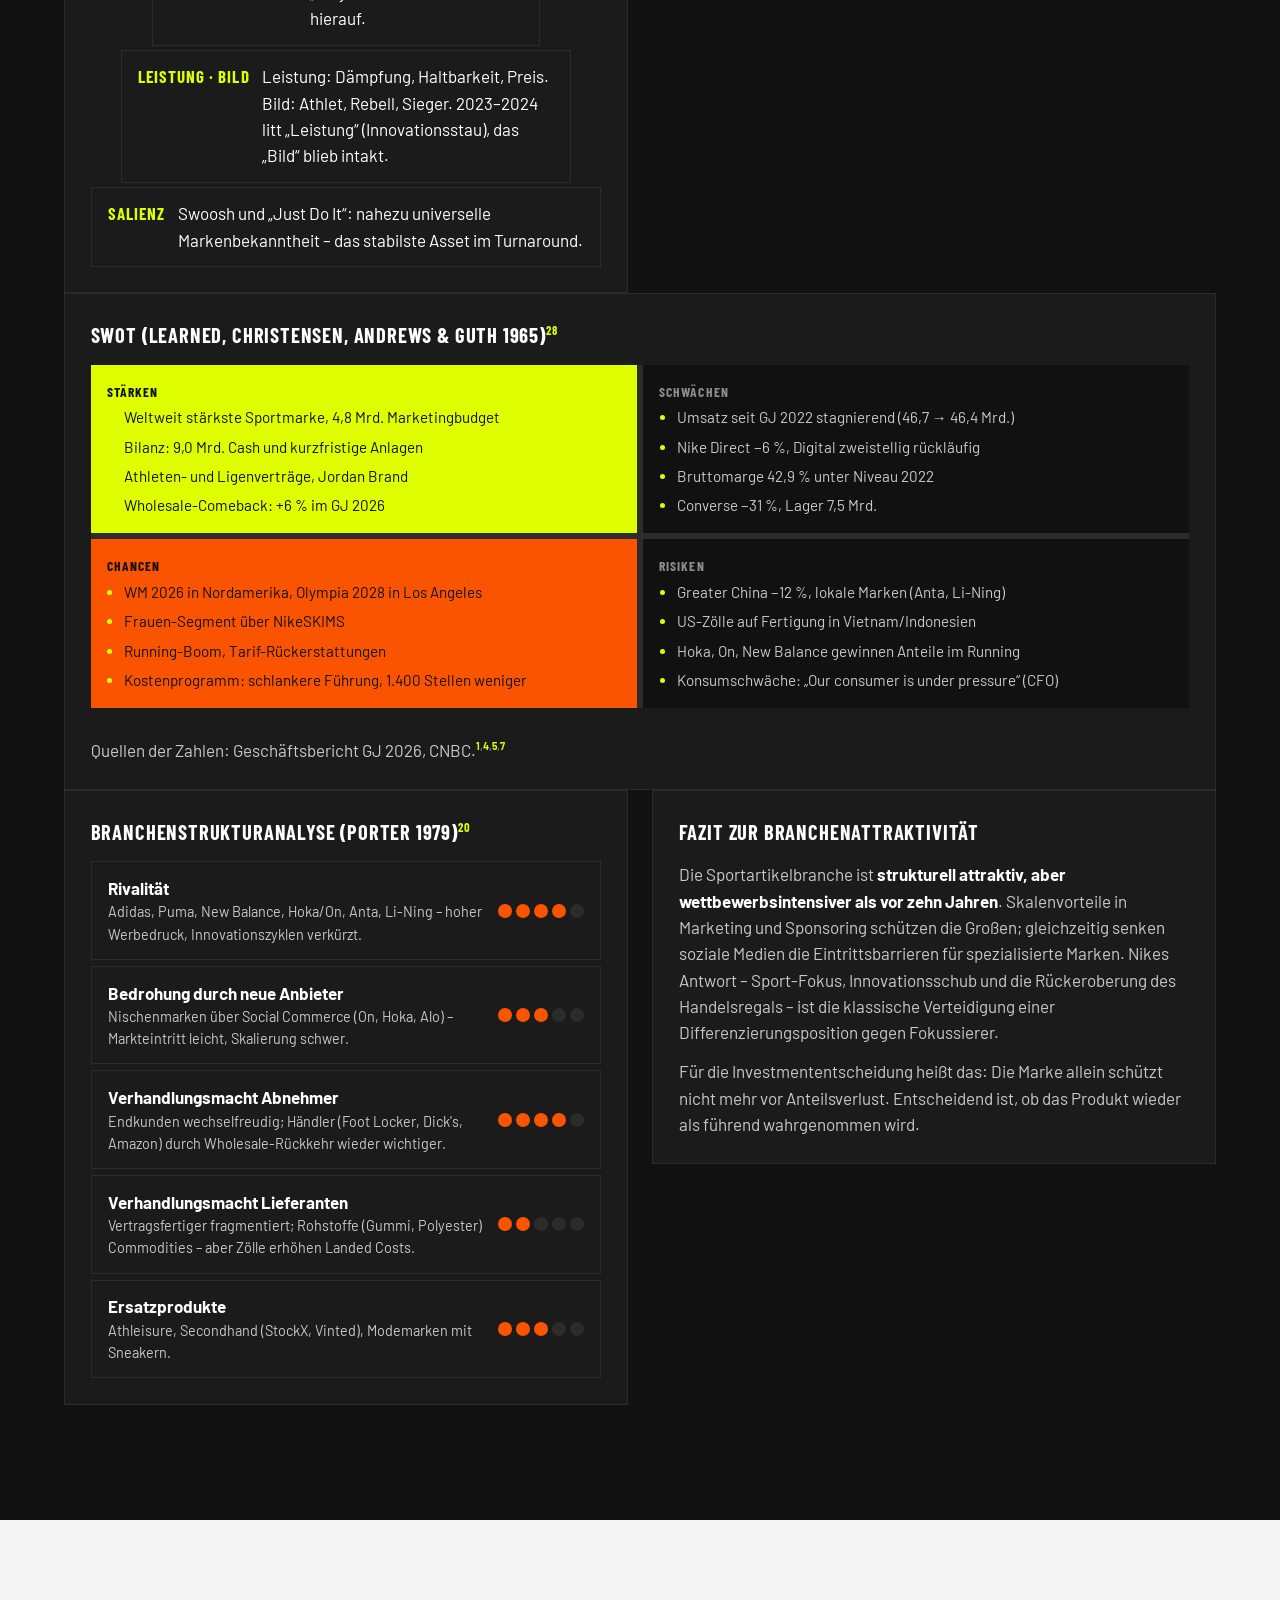
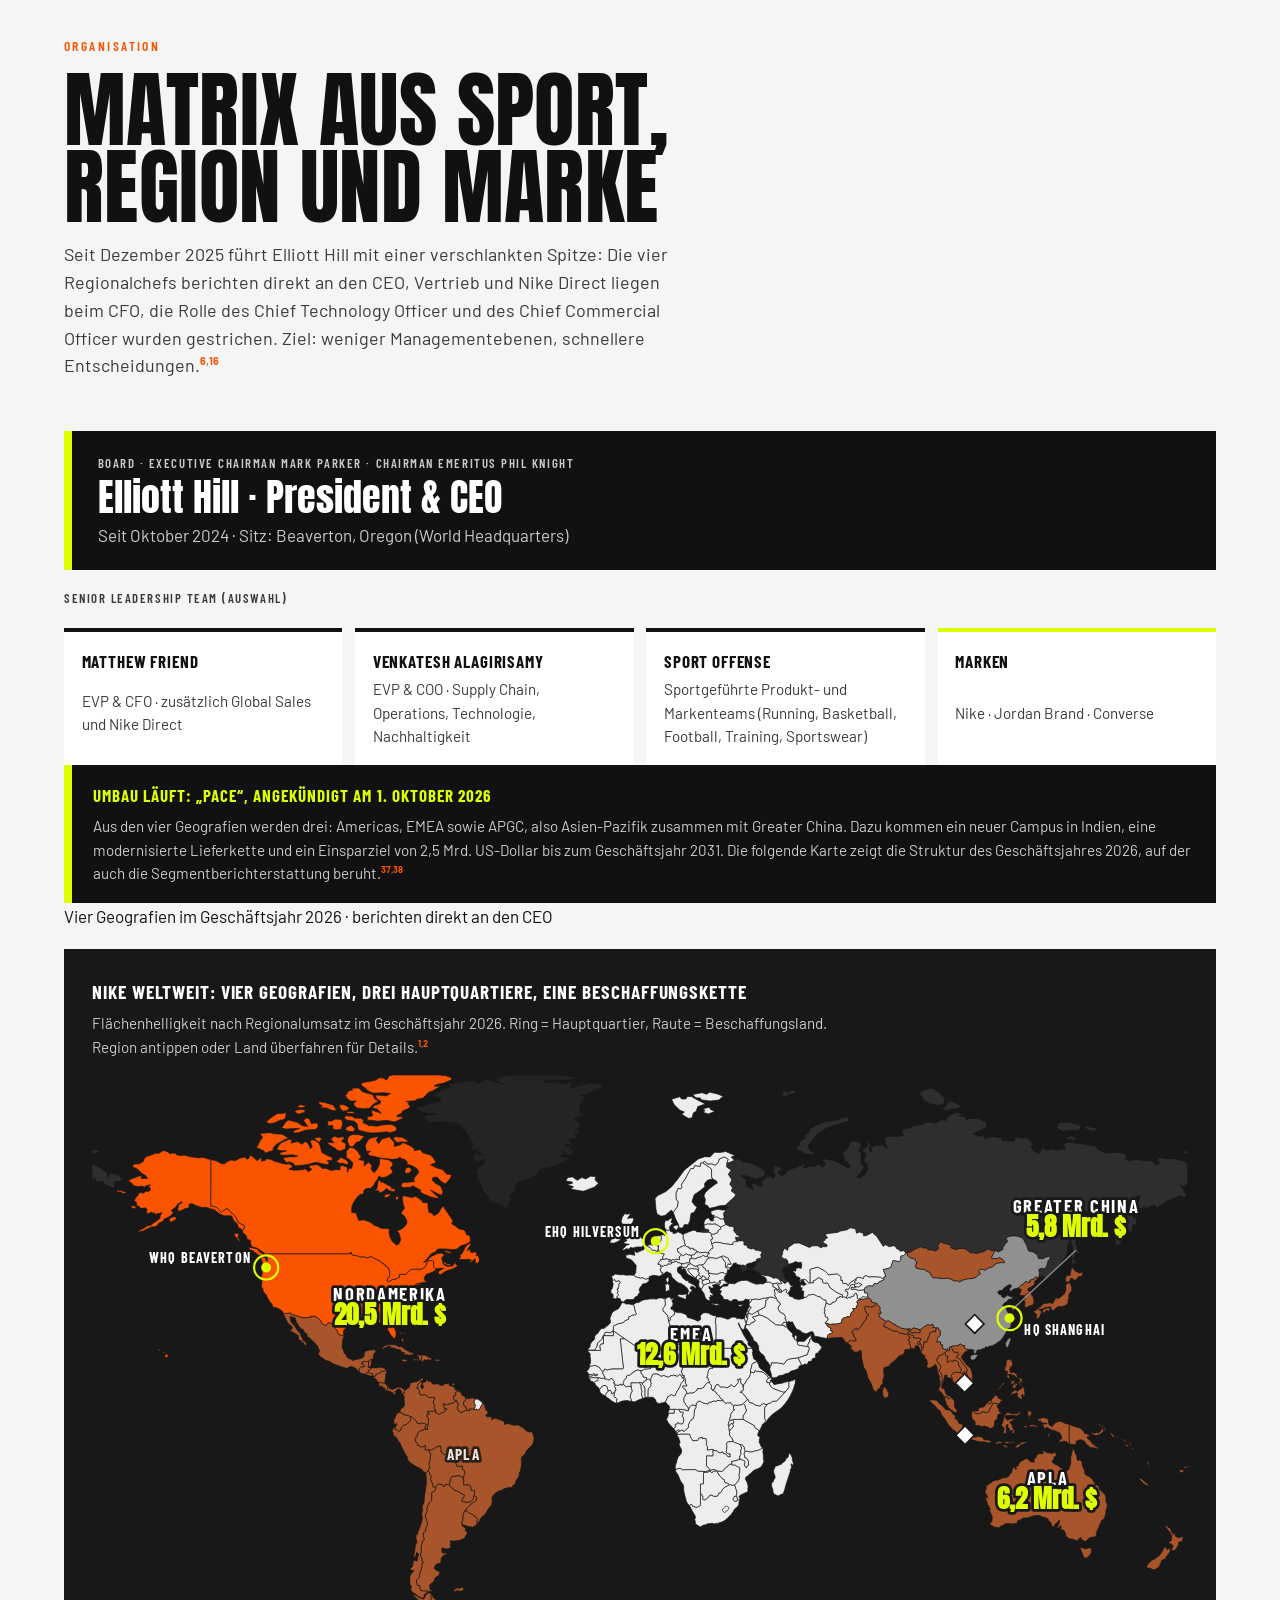
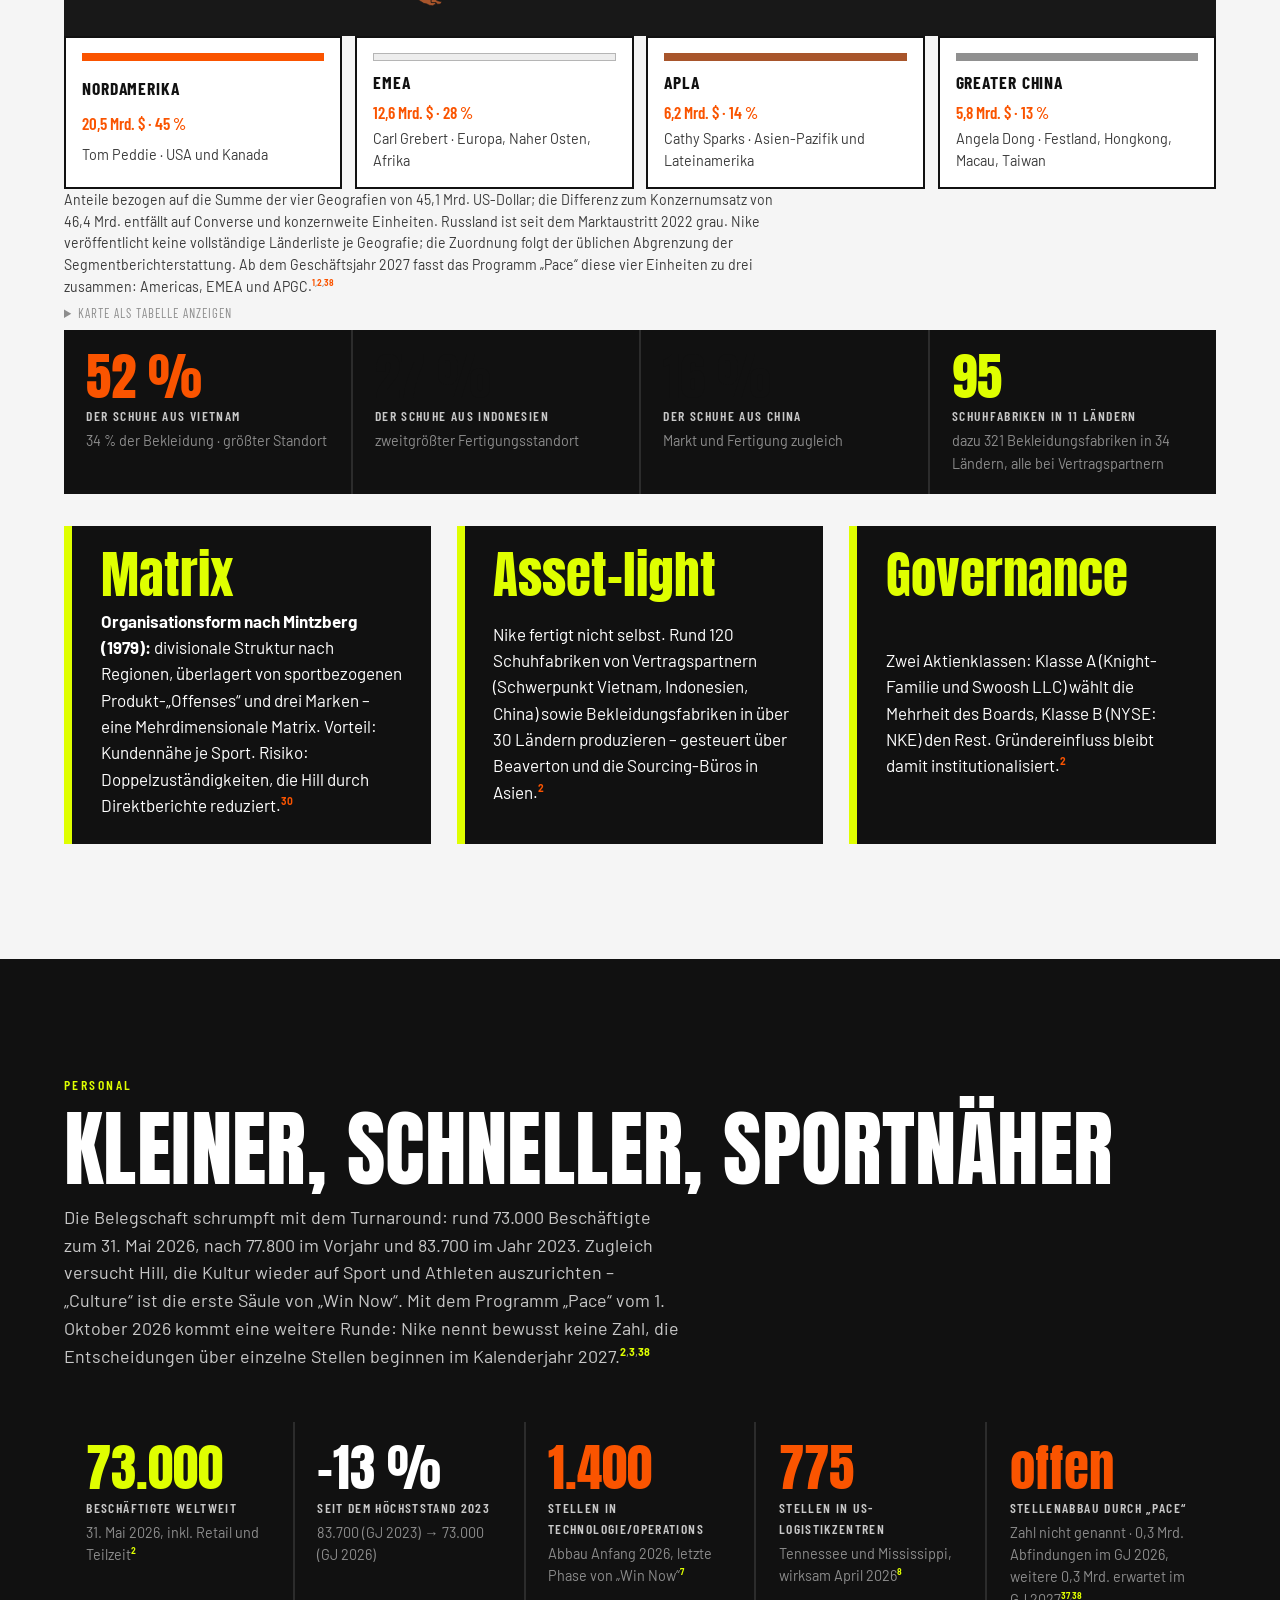
==== commit 4db48529: "Zahlen auf Q1 GJ 2027 aktualisiert, Kartenfolie repariert, Zitatfolie neu gestaltet - Q1 GJ 2027 (1." ====
--- a/nike/index.html
+++ b/nike/index.html
@@ -309,6 +309,22 @@
   .film .frame iframe{position:absolute;inset:0;width:100%;height:100%;border:0}
   .ytfallback{font-family:var(--cond);font-weight:600;letter-spacing:.04em;text-transform:uppercase;font-size:.8rem}
   .ytfallback a{color:var(--orange)}
+  .quotebook{display:grid;grid-template-columns:minmax(140px,240px) 1fr;gap:clamp(1.2rem,3vw,3rem);align-items:center;max-width:none;justify-self:stretch}
+  .bookcover{width:100%;height:auto;display:block;border:3px solid var(--black);box-shadow:10px 10px 0 var(--orange)}
+  .quotebook .qtext{display:grid;gap:1rem}
+  .quotebook blockquote{margin:0;font-family:var(--display);text-transform:uppercase;line-height:.98;font-size:clamp(1.8rem,4.4vw,3.6rem);text-wrap:balance}
+  .quotebook figcaption{display:grid;gap:.5rem;border-top:3px solid var(--orange);padding-top:.8rem;max-width:64ch}
+  .quotebook figcaption b{font-family:var(--cond);font-weight:700;text-transform:uppercase;letter-spacing:.08em;font-size:1.05rem}
+  .quotebook figcaption span{color:var(--ink-soft)}
+  .quotebook figcaption small{color:var(--grey);font-size:.78rem;line-height:1.4}
+  @media (max-width:640px){.quotebook{grid-template-columns:1fr}.bookcover{max-width:220px}}
+  .pacebox{background:var(--black);color:var(--white);padding:1.1rem 1.3rem;display:grid;gap:.4rem;border-left:8px solid var(--volt)}
+  .pacebox b{font-family:var(--cond);font-weight:700;text-transform:uppercase;letter-spacing:.06em;color:var(--volt)}
+  .pacebox span{color:var(--grey-2);font-size:.95rem}
+  .update{background:var(--panel);border-left:6px solid var(--orange);padding:1rem 1.2rem;display:grid;gap:.6rem}
+  .update b{font-family:var(--cond);font-weight:700;text-transform:uppercase;letter-spacing:.08em;color:var(--orange)}
+  .update p{color:var(--grey-2);font-size:.95rem}
+  .update strong{color:var(--white)}
   footer{padding:2rem var(--gutter) 3rem;color:var(--grey);font-size:.85rem;border-top:1px solid var(--line)}
   @media (prefers-reduced-motion:reduce){html{scroll-behavior:auto}.kinetic .phrase{transition:none}}
 </style>
@@ -411,9 +427,16 @@
         </div>
       </article>
     </div>
-    <figure class="pullquote">
-      <blockquote>„Wenn du einen Körper hast, bist du ein Athlet.“</blockquote>
-      <figcaption>Bill Bowerman · dieser Satz steht bis heute als Leitsatz am Eingang des Nike-Campus in Beaverton und definiert die Zielgruppe der Marke als jeden Menschen</figcaption>
+    <figure class="pullquote quotebook">
+      <img class="bookcover" src="[data-uri]" width="560" height="693" alt="Buchcover mit gemalten Porträts von Bill Bowerman und Phil Knight, Titel Building the Nike Empire">
+      <div class="qtext">
+        <blockquote>„Wenn du einen Körper hast, bist du ein Athlet.“</blockquote>
+        <figcaption>
+          <b>Bill Bowerman</b>
+          <span>Der Satz steht bis heute als Leitsatz auf dem Nike-Campus in Beaverton. Er definiert die Zielgruppe nicht über Leistung, sondern über Zugehörigkeit: Nike verkauft keine Ausrüstung für Profis, sondern die Erlaubnis, sich selbst als Sportlerin oder Sportler zu sehen. Aus dieser Haltung erklärt sich, warum aus der Partnerschaft zwischen einem Trainer und seinem Läufer ein Weltkonzern werden konnte.</span>
+          <small>Buchcover: Keith Elliot Greenberg, Illustration Dick Smolinski, „Bill Bowerman &amp; Phil Knight: Building the Nike Empire“, Reihe Partners, Blackbirch Press 1994.<sup class="src"><a href="#s39">39</a></sup></small>
+        </figcaption>
+      </div>
     </figure>
     <div class="g3" style="margin-top:2.5rem">
       <div class="callout"><div class="num">35 $</div><p>Honorar für Grafikstudentin Carolyn Davidson, die 1971 den Swoosh entwarf – heute eines der wertvollsten Logos der Welt.</p></div>
@@ -446,6 +469,7 @@
       <li class="key"><span class="year">2024</span><div class="what"><strong>Elliott Hill wird CEO · „Win Now“</strong><span>Rückkehr des 32-jährigen Nike-Veteranen (Okt. 2024). Im Dezember 2024 Start der Turnaround-Agenda „Win Now“: Sport in den Mittelpunkt, Wholesale-Partner zurückgewinnen, Lager bereinigen.<sup class="src"><a href="#s14">14</a></sup></span></div></li>
       <li class="key"><span class="year">2025</span><div class="what"><strong>„Why Do It?“ · NikeSKIMS · Rückkehr zu Amazon</strong><span>Neue Markenkampagne (Sept.), Frauen-Marke mit Skims, sportgeführte Organisation, Zölle belasten Marge.<sup class="src"><a href="#s9">9</a>,<a href="#s13">13</a>,<a href="#s17">17</a></sup></span></div></li>
       <li class="key"><span class="year">2026</span><div class="what"><strong>WM-Kampagne „Rip the Script“ · GJ 2026: 46,4 Mrd. US-Dollar</strong><span>Umsatz stabil, Wholesale +6 %, Nike Direct −6 %, China −12 %. Hill kündigt die nächste Phase „Sport Offense“ an.<sup class="src"><a href="#s1">1</a>,<a href="#s4">4</a>,<a href="#s11">11</a></sup></span></div></li>
+      <li class="key"><span class="year">Okt.<br>2026</span><div class="what"><strong>„Pace“: der dritte Umbau in zwei Jahren</strong><span>Q1 GJ 2027 bringt −4 % Umsatz und −26 % in Greater China. Nike kündigt ein Einsparprogramm über 2,5 Mrd. US-Dollar bis GJ 2031 an, reduziert vier Geografien auf drei und senkt die Jahresprognose. Die Aktie fällt auf ein Zwölfjahrestief.<sup class="src"><a href="#s37">37</a>,<a href="#s38">38</a></sup></span></div></li>
     </ol>
   </div>
 </section>
@@ -681,7 +705,12 @@
         <div class="box"><b>Sport Offense</b><span>Sportgeführte Produkt- und Markenteams (Running, Basketball, Football, Training, Sportswear)</span></div>
         <div class="box brand"><b>Marken</b><span>Nike · Jordan Brand · Converse</span></div>
       </div>
-      <span class="lab">Vier Geografien · berichten direkt an den CEO</span>
+    </div>
+      <div class="pacebox">
+        <b>Umbau läuft: „Pace“, angekündigt am 1. Oktober 2026</b>
+        <span>Aus den vier Geografien werden drei: Americas, EMEA sowie APGC, also Asien-Pazifik zusammen mit Greater China. Dazu kommen ein neuer Campus in Indien, eine modernisierte Lieferkette und ein Einsparziel von 2,5 Mrd. US-Dollar bis zum Geschäftsjahr 2031. Die folgende Karte zeigt die Struktur des Geschäftsjahres 2026, auf der auch die Segmentberichterstattung beruht.<sup class="src"><a href="#s37">37</a>,<a href="#s38">38</a></sup></span>
+      </div>
+      <span class="lab">Vier Geografien im Geschäftsjahr 2026 · berichten direkt an den CEO</span>
       <figure class="mapplate">
         <figcaption class="mapcap">
           <b>Nike weltweit: vier Geografien, drei Hauptquartiere, eine Beschaffungskette</b>
@@ -754,7 +783,7 @@
           <span class="who">Angela Dong · Festland, Hongkong, Macau, Taiwan</span>
         </button>
       </div>
-      <p class="mapnote">Anteile bezogen auf die Summe der vier Geografien von 45,1 Mrd. US-Dollar; die Differenz zum Konzernumsatz von 46,4 Mrd. entfällt auf Converse und konzernweite Einheiten. Russland ist seit dem Marktaustritt 2022 grau. Nike veröffentlicht keine vollständige Länderliste je Geografie; die Zuordnung folgt der üblichen Abgrenzung der Segmentberichterstattung.<sup class="src"><a href="#s1">1</a>,<a href="#s2">2</a></sup></p>
+      <p class="mapnote">Anteile bezogen auf die Summe der vier Geografien von 45,1 Mrd. US-Dollar; die Differenz zum Konzernumsatz von 46,4 Mrd. entfällt auf Converse und konzernweite Einheiten. Russland ist seit dem Marktaustritt 2022 grau. Nike veröffentlicht keine vollständige Länderliste je Geografie; die Zuordnung folgt der üblichen Abgrenzung der Segmentberichterstattung. Ab dem Geschäftsjahr 2027 fasst das Programm „Pace“ diese vier Einheiten zu drei zusammen: Americas, EMEA und APGC.<sup class="src"><a href="#s1">1</a>,<a href="#s2">2</a>,<a href="#s38">38</a></sup></p>
       <details class="tbl maptbl"><summary>Karte als Tabelle anzeigen</summary><table>
         <tr><th>Geografie</th><th>Umsatz GJ 2026</th><th>Anteil</th><th>Leitung</th><th>Zentrale</th></tr>
         <tr><td>Nordamerika</td><td>20,5 Mrd. $</td><td>45 %</td><td>Tom Peddie</td><td>Beaverton, Oregon</td></tr>
@@ -768,7 +797,6 @@
         <div class="tile"><div class="v">16 %</div><div class="l">der Schuhe aus China</div><div class="d">Markt und Fertigung zugleich</div></div>
         <div class="tile"><div class="v volt">95</div><div class="l">Schuhfabriken in 11 Ländern</div><div class="d">dazu 321 Bekleidungsfabriken in 34 Ländern, alle bei Vertragspartnern</div></div>
       </div>
-    </div>
     <div class="g3" style="margin-top:2rem">
       <div class="callout"><div class="num">Matrix</div><p><strong>Organisationsform nach Mintzberg (1979):</strong> divisionale Struktur nach Regionen, überlagert von sportbezogenen Produkt-„Offenses“ und drei Marken – eine Mehrdimensionale Matrix. Vorteil: Kundennähe je Sport. Risiko: Doppelzuständigkeiten, die Hill durch Direktberichte reduziert.<sup class="src"><a href="#s30">30</a></sup></p></div>
       <div class="callout"><div class="num">Asset-light</div><p>Nike fertigt nicht selbst. Rund 120 Schuhfabriken von Vertragspartnern (Schwerpunkt Vietnam, Indonesien, China) sowie Bekleidungsfabriken in über 30 Ländern produzieren – gesteuert über Beaverton und die Sourcing-Büros in Asien.<sup class="src"><a href="#s2">2</a></sup></p></div>
@@ -783,13 +811,14 @@
     <div class="head">
       <p class="eyebrow">Personal</p>
       <h2>Kleiner, schneller, sportnäher</h2>
-      <p class="lead">Die Belegschaft schrumpft mit dem Turnaround: rund 73.000 Beschäftigte zum 31. Mai 2026, nach 77.800 im Vorjahr und 83.700 im Jahr 2023. Zugleich versucht Hill, die Kultur wieder auf Sport und Athleten auszurichten – „Culture“ ist die erste Säule von „Win Now“.<sup class="src"><a href="#s2">2</a>,<a href="#s3">3</a></sup></p>
+      <p class="lead">Die Belegschaft schrumpft mit dem Turnaround: rund 73.000 Beschäftigte zum 31. Mai 2026, nach 77.800 im Vorjahr und 83.700 im Jahr 2023. Zugleich versucht Hill, die Kultur wieder auf Sport und Athleten auszurichten – „Culture“ ist die erste Säule von „Win Now“. Mit dem Programm „Pace“ vom 1. Oktober 2026 kommt eine weitere Runde: Nike nennt bewusst keine Zahl, die Entscheidungen über einzelne Stellen beginnen im Kalenderjahr 2027.<sup class="src"><a href="#s2">2</a>,<a href="#s3">3</a>,<a href="#s38">38</a></sup></p>
     </div>
     <div class="tiles">
       <div class="tile"><div class="v volt">73.000</div><div class="l">Beschäftigte weltweit</div><div class="d">31. Mai 2026, inkl. Retail und Teilzeit<sup class="src"><a href="#s2">2</a></sup></div></div>
       <div class="tile"><div class="v">−13 %</div><div class="l">seit dem Höchststand 2023</div><div class="d">83.700 (GJ 2023) → 73.000 (GJ 2026)</div></div>
       <div class="tile"><div class="v orange">1.400</div><div class="l">Stellen in Technologie/Operations</div><div class="d">Abbau Anfang 2026, letzte Phase von „Win Now“<sup class="src"><a href="#s7">7</a></sup></div></div>
       <div class="tile"><div class="v orange">775</div><div class="l">Stellen in US-Logistikzentren</div><div class="d">Tennessee und Mississippi, wirksam April 2026<sup class="src"><a href="#s8">8</a></sup></div></div>
+      <div class="tile"><div class="v orange">offen</div><div class="l">Stellenabbau durch „Pace“</div><div class="d">Zahl nicht genannt · 0,3 Mrd. Abfindungen im GJ 2026, weitere 0,3 Mrd. erwartet im GJ 2027<sup class="src"><a href="#s37">37</a>,<a href="#s38">38</a></sup></div></div>
     </div>
     <div class="g2" style="margin-top:2.5rem">
       <div class="chart">
@@ -819,7 +848,7 @@
     <div class="head">
       <p class="eyebrow">Key Financial Data · Geschäftsjahr 2026 (1. Juni 2025 – 31. Mai 2026)</p>
       <h2>Stabil im Umsatz, dünn im Gewinn</h2>
-      <p class="lead">Der Umsatz hält das Niveau, der Nettogewinn liegt 45 % unter dem Rekord von 2022. Das Q4-Ergebnis wurde durch eine erwartete Zollrückerstattung von 986 Mio. US-Dollar aufgehellt – ohne diesen Einmaleffekt läge der Jahresgewinn spürbar niedriger.<sup class="src"><a href="#s1">1</a>,<a href="#s4">4</a></sup></p>
+      <p class="lead">Der Umsatz hält das Niveau, der Nettogewinn liegt 45 % unter dem Rekord von 2022. Das Q4-Ergebnis wurde durch eine erwartete Zollrückerstattung von 986 Mio. US-Dollar aufgehellt – ohne diesen Einmaleffekt läge der Jahresgewinn spürbar niedriger. Das erste Quartal des Geschäftsjahres 2027, veröffentlicht am 1. Oktober 2026, hat die Lage weiter eingetrübt: Umsatz −4 %, Greater China −26 % währungsbereinigt, dazu das Restrukturierungsprogramm „Pace“.<sup class="src"><a href="#s1">1</a>,<a href="#s4">4</a>,<a href="#s37">37</a></sup></p>
     </div>
     <div class="tiles">
       <div class="tile"><div class="v">46,4</div><div class="l">Umsatz in Mrd. US-Dollar</div><div class="d">±0 % berichtet, −2 % währungsbereinigt</div></div>
@@ -832,6 +861,18 @@
       <div class="tile"><div class="v orange">2,4</div><div class="l">Dividenden in Mrd.</div><div class="d">+5 % · Rückkäufe nur 123 Mio.</div></div>
     </div>
 
+    <div class="head" style="margin-top:3rem;margin-bottom:1.2rem">
+      <p class="eyebrow">Aktuelles Quartal · Q1 Geschäftsjahr 2027 (Juni bis August 2026)</p>
+      <h2 style="font-size:clamp(1.8rem,3.4vw,3rem)">Der Turnaround verliert Tempo</h2>
+    </div>
+    <div class="tiles">
+      <div class="tile"><div class="v">11,2</div><div class="l">Umsatz in Mrd. US-Dollar</div><div class="d">−4 % berichtet, −5 % währungsbereinigt</div></div>
+      <div class="tile"><div class="v">0,48</div><div class="l">Gewinn je Aktie</div><div class="d">−2 % · Nettogewinn 712 Mio.</div></div>
+      <div class="tile"><div class="v volt">42,8 %</div><div class="l">Bruttomarge</div><div class="d">+60 Basispunkte · erste Erholung seit zwei Jahren</div></div>
+      <div class="tile"><div class="v orange">−26 %</div><div class="l">Greater China</div><div class="d">1,18 Mrd. · Bereinigung der Digitalkanäle</div></div>
+      <div class="tile"><div class="v">+2 %</div><div class="l">Nordamerika</div><div class="d">5,13 Mrd. · einzige wachsende Region</div></div>
+      <div class="tile"><div class="v orange">2,5</div><div class="l">Mrd. Einsparziel „Pace“</div><div class="d">bis GJ 2031 · 1,0 Mrd. Restrukturierungskosten</div></div>
+    </div>
     <div class="g2" style="margin-top:2.5rem">
       <div class="chart">
         <h3>Umsatz in Mrd. US-Dollar, GJ 2019–2026</h3>
@@ -857,10 +898,10 @@
     </div>
 
     <div class="tiles" style="margin-top:2.5rem">
-      <div class="tile"><div class="v">36,36</div><div class="l">Aktienkurs in US-Dollar</div><div class="d">18. Sept. 2026 · 52-Wochen-Spanne 35,73–76,97<sup class="src"><a href="#s15">15</a></sup></div></div>
-      <div class="tile"><div class="v">53</div><div class="l">Marktkapitalisierung in Mrd.</div><div class="d">zum Vergleich: über 270 Mrd. Ende 2021</div></div>
-      <div class="tile"><div class="v">≈17</div><div class="l">KGV (letzte 12 Monate)</div><div class="d">auf gedrückten Gewinnen; Zolleffekt herausgerechnet höher</div></div>
-      <div class="tile"><div class="v volt">4,5 %</div><div class="l">Dividendenrendite</div><div class="d">0,41 US-Dollar je Quartal · Ausschüttungsquote ≈ 78 %</div></div>
+      <div class="tile"><div class="v">34,61</div><div class="l">Aktienkurs in US-Dollar</div><div class="d">6. Okt. 2026 · 52-Wochen-Spanne 31,97–72,39 · Zwölfjahrestief<sup class="src"><a href="#s15">15</a></sup></div></div>
+      <div class="tile"><div class="v">50</div><div class="l">Marktkapitalisierung in Mrd.</div><div class="d">minus 51 % in zwölf Monaten · über 270 Mrd. Ende 2021</div></div>
+      <div class="tile"><div class="v">≈16</div><div class="l">KGV (letzte 12 Monate)</div><div class="d">auf gedrückten Gewinnen · auf die Prognose 1,15 bis 1,35 je Aktie gerechnet deutlich höher</div></div>
+      <div class="tile"><div class="v volt">4,7 %</div><div class="l">Dividendenrendite</div><div class="d">0,41 US-Dollar je Quartal · Ausschüttung über dem erwarteten Gewinn</div></div>
     </div>
   </div>
 </section>
@@ -878,23 +919,28 @@
         <div class="r"><b>Markenstärke</b><span>Weltweit führende Sportmarke, 4,8 Mrd. Marketingbudget, Athleten-Portfolio ohne Gleichen.</span><span class="badge pro">Pro</span></div>
         <div class="r"><b>Bilanz</b><span>9,0 Mrd. Cash und kurzfristige Anlagen, Investment-Grade-Rating, Dividende seit über 20 Jahren steigend.</span><span class="badge pro">Pro</span></div>
         <div class="r"><b>Wholesale-Comeback</b><span>+6 % im GJ 2026, Amazon und Foot Locker zurück – der Turnaround zeigt erste Belege.</span><span class="badge pro">Pro</span></div>
-        <div class="r"><b>Bewertung</b><span>Kurs nahe 52-Wochen-Tief, KGV ≈ 17, 4,5 % Dividendenrendite – historisch günstig, aber auf Krisengewinnen.</span><span class="badge mid">Neutral</span></div>
-        <div class="r"><b>Management</b><span>Hill ist Nike-Veteran mit klarem Plan; Beweis in Zahlen steht aus, Guidance zweimal gesenkt.</span><span class="badge mid">Neutral</span></div>
-        <div class="r"><b>Wachstum</b><span>Umsatz seit 2022 flach, H1 GJ 2027 erneut rückläufig erwartet.</span><span class="badge con">Contra</span></div>
-        <div class="r"><b>Margen</b><span>Bruttomarge 42,9 % statt 46 %, Nettomarge 6,7 % statt 12,9 % (GJ 2022). Zölle bleiben Belastung bis Q1 GJ 2027.</span><span class="badge con">Contra</span></div>
-        <div class="r"><b>China und Direct</b><span>Greater China −12 %, Nike Direct −6 %, Digital zweistellig rückläufig.</span><span class="badge con">Contra</span></div>
+        <div class="r"><b>Bewertung</b><span>Kurs 34,61 US-Dollar und damit auf einem Zwölfjahrestief, KGV ≈ 16, 4,7 % Dividendenrendite. Historisch günstig, aber auf Gewinnen, die weiter fallen.</span><span class="badge mid">Neutral</span></div>
+        <div class="r"><b>Management</b><span>Hill ist Nike-Veteran mit klarem Plan. Mit „Pace“ folgt der dritte Umbau in zwei Jahren und ein Einsparziel von 2,5 Mrd. Der Beweis in Zahlen steht weiter aus.</span><span class="badge mid">Neutral</span></div>
+        <div class="r"><b>Wachstum</b><span>Umsatz seit 2022 flach, Q1 GJ 2027 −4 %. Für das Gesamtjahr erwartet Nike ein hoch einstelliges Minus, das ist schwächer als zuvor in Aussicht gestellt.</span><span class="badge con">Contra</span></div>
+        <div class="r"><b>Margen</b><span>Bruttomarge 42,9 % statt 46 %, Nettomarge 6,7 % statt 12,9 % (GJ 2022). Immerhin: Im Q1 GJ 2027 stieg die Bruttomarge erstmals wieder, um 60 Basispunkte auf 42,8 %.</span><span class="badge mid">Neutral</span></div>
+        <div class="r"><b>China und Direct</b><span>Im Q1 GJ 2027 bricht Greater China um 26 % währungsbereinigt ein, Nike Direct verliert 8 %. Nordamerika wächst als einzige Region, mit 2 %.</span><span class="badge con">Contra</span></div>
       </div>
       <div class="verdict">
         <p class="eyebrow" style="color:var(--volt)">Entscheidung</p>
         <div class="word">Ja – aber gestaffelt.</div>
         <p>Nike ist ein <strong>klassischer Turnaround-Fall</strong>: intakte Marke, starke Bilanz, gedrückte Bewertung, aber noch kein Wachstumsbeweis. Ich würde eine <strong>kleine Anfangsposition</strong> aufbauen und nur bei Belegen nachkaufen – nicht als Kerninvestment, sondern als bewusst begrenzte Wette auf die Markenkraft.</p>
         <ul>
-          <li><strong>Kaufargument:</strong> Der Markt preist bei 53 Mrd. Marktkapitalisierung kaum noch Erholung ein; die Dividende bezahlt das Warten.</li>
-          <li><strong>Nachkauf-Trigger:</strong> Zwei Quartale in Folge mit Umsatzwachstum, Bruttomarge über 44 %, Nike Direct stabil. Erster Prüfstein: Q1 GJ 2027 am 1. Oktober 2026.</li>
+          <li><strong>Kaufargument:</strong> Der Markt preist bei 50 Mrd. Marktkapitalisierung kaum noch Erholung ein; die Dividende bezahlt das Warten.</li>
+          <li><strong>Nachkauf-Trigger:</strong> Zwei Quartale in Folge mit Umsatzwachstum, Bruttomarge über 44 %, Nike Direct stabil. Nächster Prüfstein: Q2 GJ 2027 im Dezember 2026.</li>
           <li><strong>Ausstiegsregel:</strong> Erneute Guidance-Senkung oder anhaltender Anteilsverlust im Running gegen Hoka und On.</li>
           <li><strong>Risikoannahme:</strong> Zölle und China-Schwäche sind zyklisch, nicht strukturell. Trifft das nicht zu, ist die Bewertung nicht günstig, sondern angemessen.</li>
         </ul>
-        <p class="disclaimer">Hinweis: Analyse zu Lehrzwecken auf Basis öffentlicher Daten (Stand 18. September 2026), keine Anlageberatung. Kursdaten schwanken täglich.</p>
+        <div class="update">
+          <b>Nachtrag vom 7. Oktober 2026</b>
+          <p>Der erste Prüfstein ist verfehlt. Das am 1. Oktober veröffentlichte Quartal brachte kein Wachstum, sondern −4 %, und Nike senkte die Jahresprognose auf ein hoch einstelliges Minus. Nach der oben gesetzten Regel heißt das: <strong>keine Aufstockung</strong>. Die kleine Anfangsposition bleibt vertretbar, weil Bilanz, Dividende und Markenkraft unverändert tragen und die Bruttomarge erstmals wieder steigt. Die Erholung verschiebt sich damit aber um mindestens ein Jahr, und das Einsparprogramm „Pace“ zeigt, dass Nike selbst nicht mit einer schnellen Wende rechnet.</p>
+          <p>Wer die Regel ernst nimmt, wartet jetzt. Genau darin liegt der Wert einer vorab definierten Entscheidungsregel: Sie schützt davor, eine These nachträglich an enttäuschende Zahlen anzupassen.</p>
+        </div>
+        <p class="disclaimer">Hinweis: Analyse zu Lehrzwecken auf Basis öffentlicher Daten (Stand 7. Oktober 2026), keine Anlageberatung. Kursdaten schwanken täglich.</p>
       </div>
     </div>
   </div>
@@ -916,10 +962,10 @@
 
     <div class="mclose finalclose">
       <p class="eyebrow">Die Antwort auf die Leitfrage</p>
-      <p><b>Nein, eine Marke allein reicht nicht.</b> Die Zahlen lassen daran keinen Zweifel: Der Umsatz steht seit 2022 still, die Bruttomarge liegt drei Prozentpunkte unter dem alten Niveau, Greater China verliert zweistellig, und der Kurs hat in einem Jahr fast die Hälfte verloren. Eine Marke verkauft keine Schuhe, wenn die Schuhe nicht überzeugen.</p>
+      <p><b>Nein, eine Marke allein reicht nicht.</b> Die Zahlen lassen daran keinen Zweifel: Der Umsatz steht seit 2022 still, die Bruttomarge liegt drei Prozentpunkte unter dem alten Niveau, Greater China verliert zweistellig, und der Kurs hat in zwölf Monaten mehr als die Hälfte verloren. Eine Marke verkauft keine Schuhe, wenn die Schuhe nicht überzeugen.</p>
       <p><b>Aber eine Marke kauft Zeit.</b> Genau das ist Nikes eigentlicher Vermögenswert. 46 Milliarden Umsatz in einem schwachen Jahr, 9 Milliarden liquide Mittel, eine seit über zwanzig Jahren steigende Dividende und ein Publikum, das jeden neuen Film ansieht. Keine andere Sportmarke könnte drei enttäuschende Jahre so ruhig überstehen. Hoka, On und Lululemon gewinnen Anteile, aber keiner von ihnen kann einen Film drehen, den die halbe Welt teilt.</p>
       <p class="mkicker">Nike muss nicht neu erfinden, woran Menschen glauben. Nike muss nur wieder etwas bauen, das diesen Glauben verdient. Das ist die lösbare Hälfte des Problems – und der Grund, warum aus einer schwachen Bilanzlage trotzdem eine vertretbare Wette wird.</p>
-      <p class="finalnote">Nächster Prüfstein: die Zahlen zum ersten Quartal des Geschäftsjahres 2027 am 1. Oktober 2026.</p>
+      <p class="finalnote">Stand 7. Oktober 2026 · Nächster Prüfstein: die Zahlen zum zweiten Quartal des Geschäftsjahres 2027 im Dezember 2026.</p>
     </div>
   </div>
 </section>
@@ -947,7 +993,7 @@
       <li id="s12"><a href="https://www.campaignlive.com/article/nike-rips-script-writes-new-chapter-epic-2026-world-cup-campaign/1960540" target="_blank" rel="noopener">Campaign (Juni 2026): Nike „rips the script“ and writes new chapter with epic 2026 World Cup campaign.</a></li>
       <li id="s13"><a href="https://about.nike.com/en/newsroom/releases/nikeskims-official-announcement" target="_blank" rel="noopener">Nike Newsroom (2025): NIKE, Inc. and SKIMS Introduce New Brand for Women: NikeSKIMS.</a></li>
       <li id="s14"><a href="https://finance.yahoo.com/markets/stocks/articles/nikes-win-now-strategy-finally-151800205.html" target="_blank" rel="noopener">Zacks/Yahoo Finance (2026): Is NIKE's „Win Now“ Strategy Finally Turning the Swoosh Around?</a></li>
-      <li id="s15"><a href="https://finance.yahoo.com/quote/NKE/" target="_blank" rel="noopener">Yahoo Finance: NIKE, Inc. (NKE) Kurs, Dividende, KGV. Abgerufen 18. September 2026.</a></li>
+      <li id="s15"><a href="https://finance.yahoo.com/quote/NKE/" target="_blank" rel="noopener">Yahoo Finance und Morningstar: NIKE, Inc. (NKE) Kurs, Marktkapitalisierung, Dividende, KGV. Abgerufen 7. Oktober 2026 (Schlusskurs 6. Oktober 2026).</a></li>
       <li id="s16"><a href="https://www.retaildive.com/news/nike-regional-leadership-team-angela-dong-carl-grebert/810104/" target="_blank" rel="noopener">Retail Dive (2025): Nike elevates regional leaders Angela Dong, Carl Grebert, Tom Peddie, Cathy Sparks to senior leadership team.</a></li>
       <li id="s17"><a href="https://www.retaildive.com/news/nike-layoffs-corporate-team-elliott-hill-key-sports-strategy/759004/" target="_blank" rel="noopener">Retail Dive (2025): Nike to lay off less than 1 % of corporate team as it realigns around key sports.</a></li>
       <li id="s18">Porter, M. E. (1980): Competitive Strategy. Techniques for Analyzing Industries and Competitors. New York: Free Press.</li>
@@ -969,6 +1015,9 @@
       <li id="s34"><a href="https://en.wikipedia.org/wiki/Air_Jordan" target="_blank" rel="noopener">Air Jordan. In: Wikipedia (englisch). Zu Umsatz des ersten Jahres, Farbregel der NBA, Strafzahlungen und der Einordnung der „Banned“-Geschichte.</a></li>
       <li id="s35"><a href="https://www.cnbc.com/2019/09/16/nike-wins-emmy-for-ad-featuring-colin-kaepernick.html" target="_blank" rel="noopener">CNBC (16.09.2019): Nike won its first „outstanding commercial“ Emmy in 17 years for an ad featuring Colin Kaepernick. Ergänzend Edison Trends zu den Online-Bestellungen.</a></li>
       <li id="s36"><a href="https://www.wk.com/work/nike-you-cant-stop-us/" target="_blank" rel="noopener">Wieden+Kennedy: Nike – You Can't Stop Us. Projektseite der Agentur; ergänzend It's Nice That und designboom zu Machart, Archivumfang und Regie (Oscar Hudson).</a></li>
+      <li id="s37"><a href="https://www.sec.gov/Archives/edgar/data/0000320187/000032018726000184/q1fy27exhibit991er.htm" target="_blank" rel="noopener">NIKE, Inc. (2026): Reports Fiscal 2027 First Quarter Results. Pressemitteilung vom 1. Oktober 2026 (SEC Form 8-K, Exhibit 99.1). Enthält Quartalszahlen, Jahresprognose und die Eckdaten zu „Pace“.</a></li>
+      <li id="s38"><a href="https://sgbonline.com/exec-nike-looks-to-scale-sports-offense-with-new-pace-restructuring-program/" target="_blank" rel="noopener">SGB Media (Oktober 2026): Nike to See More Cuts with New „Pace“ Restructuring Program. Ergänzend Business of Fashion und Washington Times zur Zusammenlegung auf drei Geografien und zum Zeitplan des Stellenabbaus.</a></li>
+      <li id="s39">Greenberg, K. E. (1994): Bill Bowerman &amp; Phil Knight. Building the Nike Empire. Illustrationen von Dick Smolinski. Reihe Partners. Woodbridge, CT: Blackbirch Press. Abbildung des Buchumschlags als bibliografischer Beleg.</li>
     </ol>
   </div>
 </section>
@@ -986,7 +1035,7 @@
   </div>
 </div>
 
-<footer>Unternehmenspräsentation Nike, Inc. · Stand 18. September 2026 · Alle Markenzeichen gehören NIKE, Inc. · Zahlen in US-Dollar, Geschäftsjahr endet 31. Mai.</footer>
+<footer>Unternehmenspräsentation Nike, Inc. · Stand 7. Oktober 2026 · Alle Markenzeichen gehören NIKE, Inc. · Zahlen in US-Dollar, Geschäftsjahr endet 31. Mai.</footer>
 
 <script>
 (function(){
@@ -1098,7 +1147,7 @@
   var PARTS={
     video:['.film'],
     gruender:['.g2','.pullquote'],
-    geschichte:[{chunk:'.timeline > li',size:7}],
+    geschichte:[{chunk:'.timeline > li',size:8}],
     momente:['.moment'],
     marketing:[{chunk:'.g4 > .p-card',size:2}],
     positionierung:['#m-porter','#m-keller','#m-swot'],
